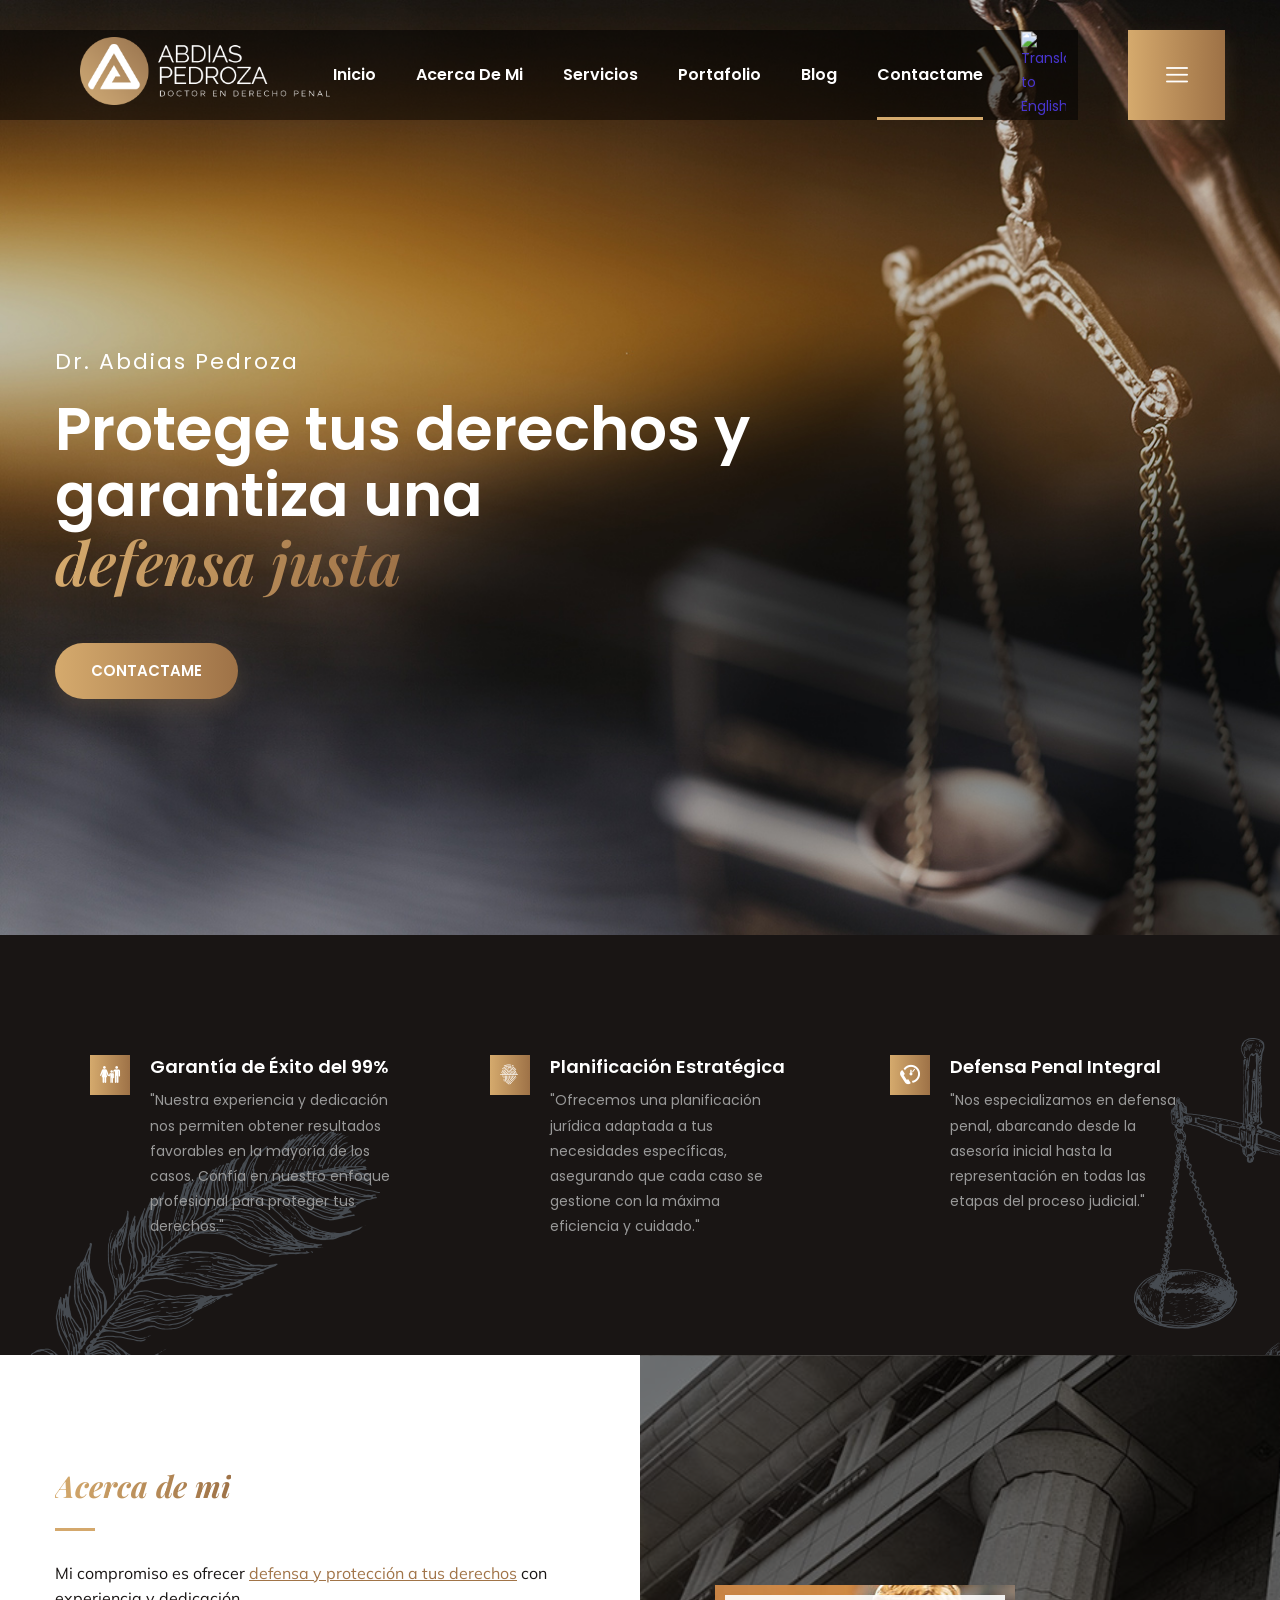
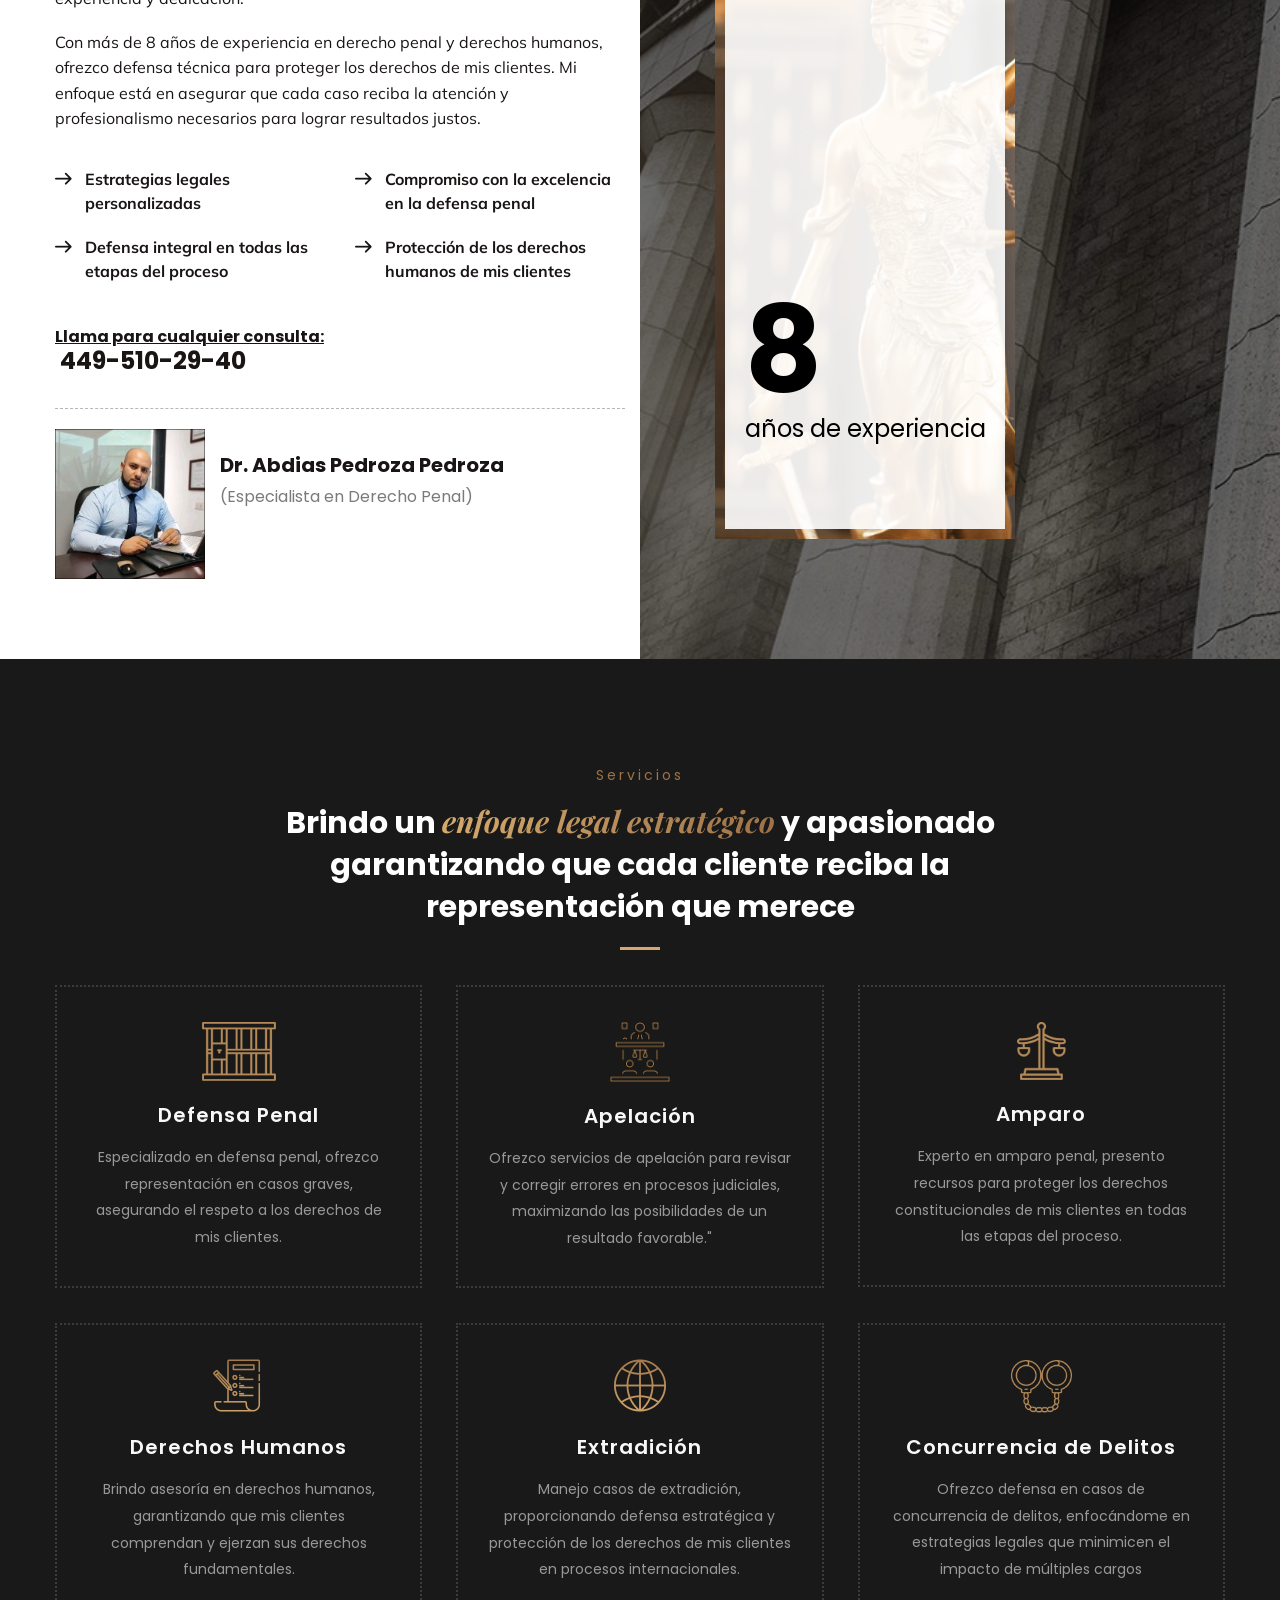
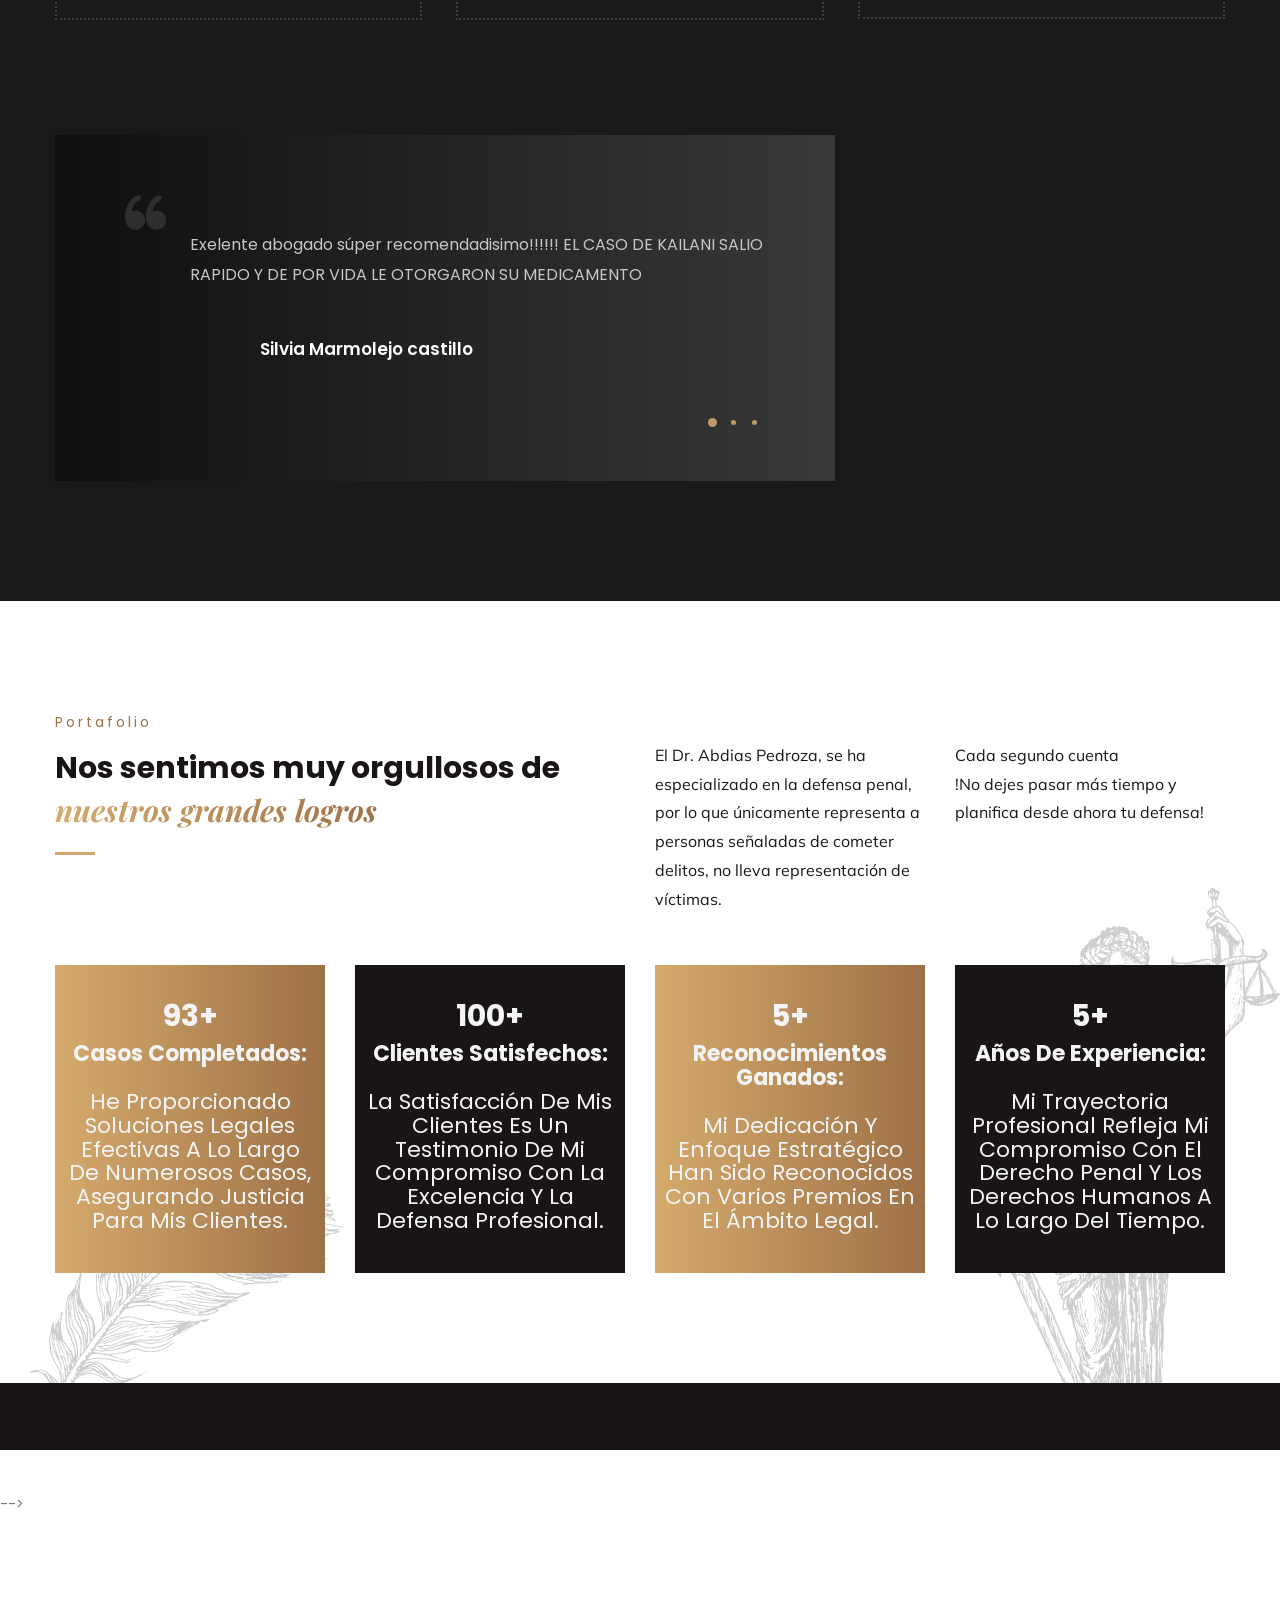
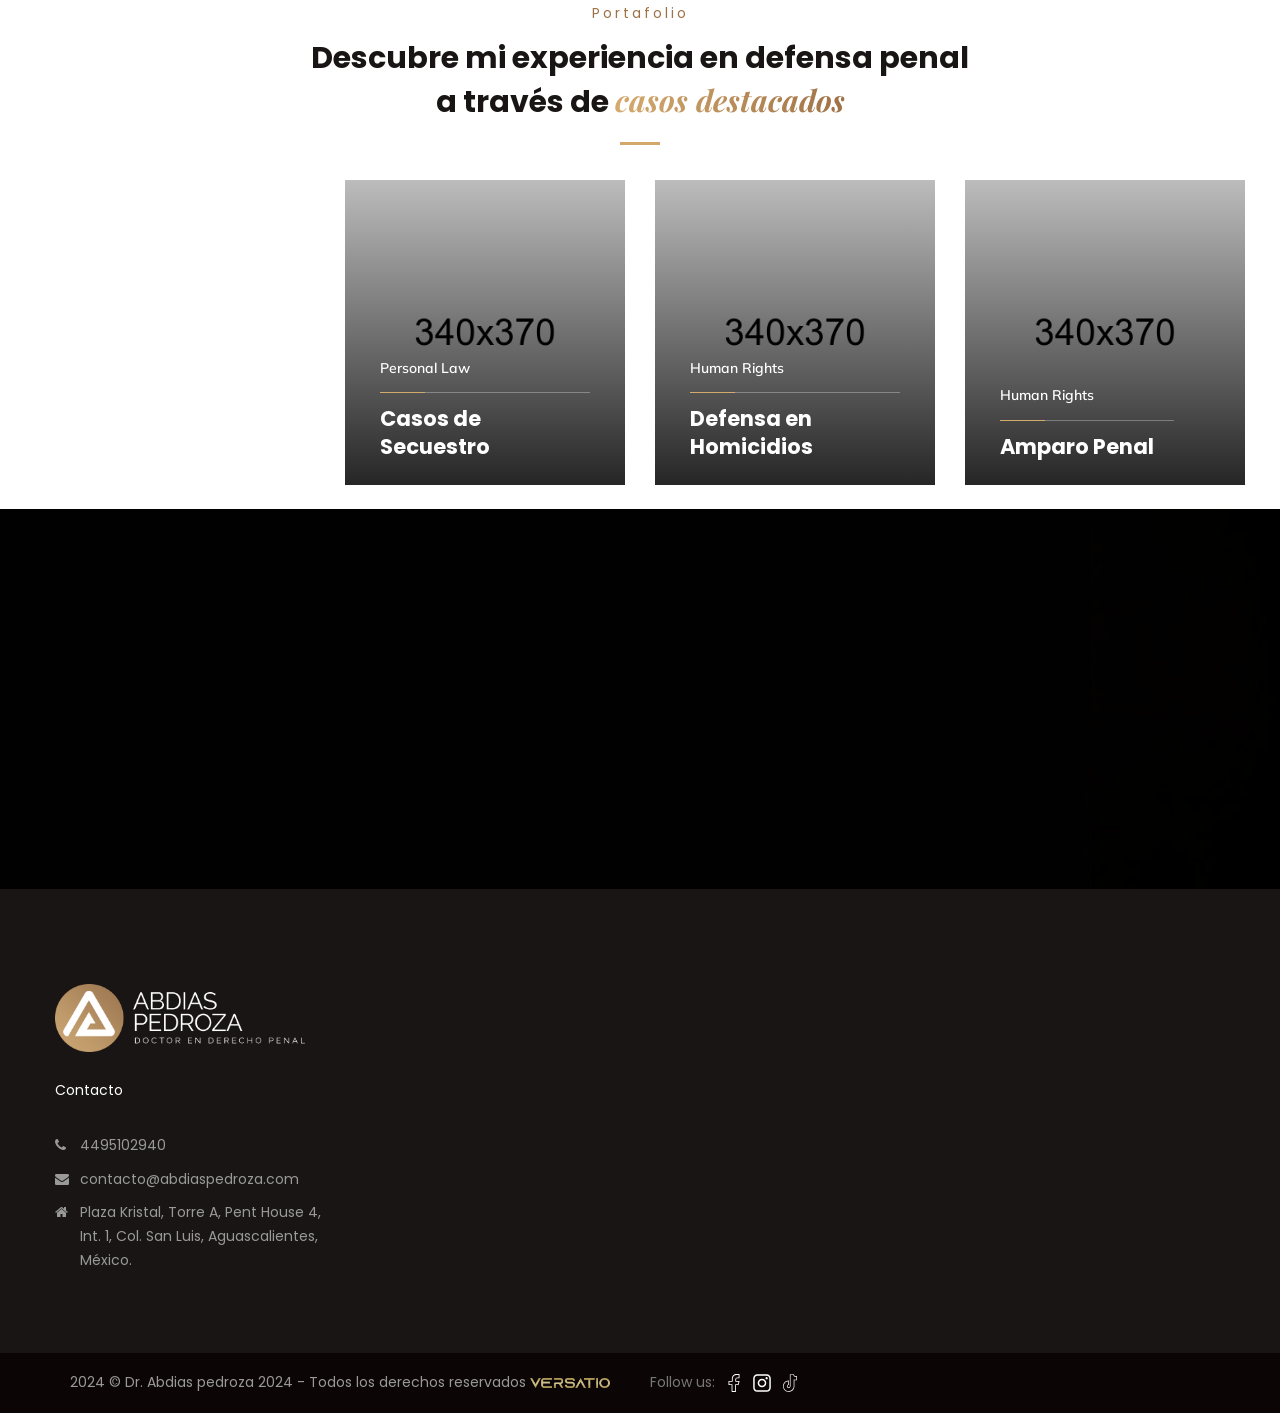
==== index.html @ f97d87fe "putos2" ====
<!DOCTYPE html>
<html>
<head>
<meta charset="utf-8">
<title>Dr. Abdias Pedroza Pedroza</title>
<link rel="icon" href="images/icons/V=G.png" type="image/x-icon">
<!-- Stylesheets -->
<link href="css/bootstrap.css" rel="stylesheet">
<link href="css/main.css" rel="stylesheet">
<link href="css/responsive.css" rel="stylesheet">
<link rel="stylesheet" href="css/iconos.css">
<!--<link rel="shortcut icon" href="images/favicon.png" type="image/x-icon">-->
<!--<link rel="icon" href="images/favicon.png" type="image/x-icon">-->
<meta http-equiv="X-UA-Compatible" content="IE=edge">
<meta name="viewport" content="width=device-width, initial-scale=1.0, maximum-scale=1.0, user-scalable=0">
<!--[if lt IE 9]><script src="https://cdnjs.cloudflare.com/ajax/libs/html5shiv/3.7.3/html5shiv.js"></script><![endif]-->
<!--[if lt IE 9]><script src="js/respond.js"></script><![endif]-->

<style>
	/* Estilos generales para la bandera */
.flag-icon {
    display: flex;
    align-items: center;
    position: absolute; /* Ajuste de posición */
    right: 149px; /* Ajusta la posición según lo necesites */
    top: 50%;
    transform: translateY(-50%);
    transition: transform 0.3s ease;
}

.flag-icon img {
    width: 45px; /* Tamaño ajustado de la bandera */
    height: auto;
    margin-left: 10px; /* Espacio a la izquierda */
    margin-right: 10px; /* Espacio a la derecha */
    cursor: pointer; /* Cambia el cursor al pasar sobre la bandera */
    transition: transform 0.3s ease;
}

.flag-icon img:hover {
    transform: scale(1.1); /* Efecto de zoom al pasar el ratón */
}

</style>

</head>

<body>
	

<div class="page-wrapper">
 	   <!-- Preloader -->
		<div class="preloader"></div>
 	
		<!-- Main Header-->
		<header class="main-header">
			
			
			<!--Header-Upper-->
			<div class="header-upper">
				<div class="container">
					<div class="clearfix">
						
						<div class="pull-left logo-box">
							<div class="logo"><a href="index.html"><img src="images/icons/LoGo.png" alt="" title="" style="width: 250px; margin-top: 7px; margin-bottom: auto;"></a></div>
						</div>
						   
						   <div class="nav-outer clearfix">
						
							<!-- Main Menu -->
							<nav class="main-menu navbar-expand-md">
								<div class="navbar-header">
									<button class="navbar-toggler" type="button" data-toggle="collapse" data-target="#navbarSupportedContent" aria-controls="navbarSupportedContent" aria-expanded="false" aria-label="Toggle navigation">
										<span class="icon-bar"></span>
										<span class="icon-bar"></span>
										<span class="icon-bar"></span>
									</button>
								</div>
	
								<div class="navbar-collapse collapse clearfix" id="navbarSupportedContent">
									<ul class="navigation clearfix">
										<li class="dropdown"><a href="index.html">Inicio</a>
											<!-- <ul>
												<li><a href="index.html">Home Page 01</a></li>
												<li><a href="index-2.html">Home Page 02</a></li>
											</ul> -->
										</li>



										<li class=""><a href="#about-me">Acerca de mi</a>
											<!-- <ul>
												<li><a href="about.html">About Us</a></li>
												<li><a href="testimonial.html">Testimonial</a></li>
											</ul> -->
										</li>
										<li class="dropdown"><a href="#servicios">Servicios</a>
											<!-- <ul>
												<li><a href="services.html">Services</a></li>
												<li><a href="services-detail.html">Services Detail</a></li>
											</ul> -->
										</li>
										<li></li>
										<li class="dropdown"><a href="#portafolio">Portafolio</a>
											<!-- <ul>
												<li><a href="portfolio-2-column.html">Portfolio Two Column</a></li>
												<li><a href="portfolio-masonry.html">Portfolio Masonry</a></li>
												<li><a href="portfolio-single.html">Portfolio Single</a></li>
											</ul> -->
										</li>
										<li class="dropdown"><a href="#">Blog</a>
											<!-- <ul>
												<li><a href="blog-list.html">Blog List</a></li>
												<li><a href="blog-single.html">Blog Single</a></li>
											</ul> -->
										</li>
										<li class="current"><a href="contact.html">Contactame</a></li>
									</ul>
								
								</div>
								
							</nav>
							
							<div class="outer-box">
								<div class="nav-toggler"><div class="nav-btn hidden-bar-opener"><span class="flaticon-menu"></span></div></div>
							</div>
							
							<a href="#" onclick="translatePageToEnglish();" class="flag-icon">
								<img src="https://upload.wikimedia.org/wikipedia/en/a/a4/Flag_of_the_United_States.svg" alt="Translate to English" width="30px">
							</a>
							
							

						</div>
					   
					</div>
				</div>
			</div>
			<!--End Header Upper-->
			
			<!--Sticky Header-->
			<div class="sticky-header">
				<div class="container clearfix">
					<!--Logo-->
					<div class="logo pull-left">
						<a href="index.html" class="img-responsive"><img src="images/icons/LoGo.png" alt="" title="" style="width: 200px; margin-top: 4px;"></a>
					</div>
					
					<!--Right Col-->
					<div class="right-col pull-right">
						<!-- Main Menu -->
						<nav class="main-menu navbar-expand-md">
							<button class="navbar-toggler" type="button" data-toggle="collapse" data-target="#navbarSupportedContent1" aria-controls="navbarSupportedContent1" aria-expanded="false" aria-label="Toggle navigation">
								<span class="icon-bar"></span>
								<span class="icon-bar"></span>
								<span class="icon-bar"></span>
							</button>
							
							<div class="navbar-collapse collapse clearfix" id="navbarSupportedContent1">
								<ul class="navigation clearfix">
									<li class="dropdown"><a href="#">Inicio</a>
										<!-- <ul>
											<li><a href="index.html">Home Page 01</a></li>
											<li><a href="index-2.html">Home Page 02</a></li>
										</ul> -->
									</li>
									<li class="dropdown"><a href="#about-me">Acerca de mi</a>
										<!-- <ul>
											<li><a href="about.html">About Us</a></li>
											<li><a href="testimonial.html">Testimonial</a></li>
										</ul> -->
									</li>
									<li class="dropdown"><a href="#">Servicios</a>
										<!-- <ul>
											<li><a href="services.html">Services</a></li>
											<li><a href="services-detail.html">Services Detail</a></li>
										</ul> -->
									</li>
									<li></li>
									<li class="dropdown"><a href="#">Portafolio</a>
										<!-- <ul>
											<li><a href="portfolio-2-column.html">Portfolio Two Column</a></li>
											<li><a href="portfolio-masonry.html">Portfolio Masonry</a></li>
											<li><a href="portfolio-single.html">Portfolio Single</a></li>
										</ul> -->
									</li>
									<!-- <li class="dropdown"><a href="#">Blog</a>
										<ul>
											<li><a href="blog-list.html">Blog List</a></li>
											<li><a href="blog-single.html">Blog Single</a></li>
										</ul> 
									</li> -->
									<li class="current"><a href="contact.html">Contactame</a></li>
								</ul>
							</div>
						</nav><!-- Main Menu End-->
					</div>
					
				</div>
			</div>
			<!--End Sticky Header-->
			
		</header>
		<!--End Main Header -->
		
		<!--Form Back Drop-->
		<div class="form-back-drop"></div>
		
		<!-- Hidden Navigation Bar -->
		<section class="hidden-bar right-align">
			
			<div class="hidden-bar-closer">
				<button><span class="fa fa-remove"></span></button>
			</div>
			
			<!-- Hidden Bar Wrapper -->
			<div class="hidden-bar-wrapper">
			
				<div class="inner-box">
					<div class="logo">
						<a href="index.html"><img src="images/icons/V=K.png" alt="" style="margin-bottom: 5px;"></a>
					</div>
					<div class="text">Me dedico a brindar una defensa eficaz y proteger tus derechos con un enfoque profesional y comprometido.</div>
					<!-- List Style Four -->
					<ul class="list-style-four">
						<li><span class="icon flaticon-house"></span> <strong>Find Us</strong>Plaza Kristal, Torre A, Pent House 4,
							Int. 1, Col. San Luis, Aguascalientes,
							México.</li>
						<li><span class="icon flaticon-phone-call"></span> <strong>Call us!</strong>4495102940</li>
						<br>
						<li style="font-size: 12px;"><span class="icon flaticon-talk"></span><strong>Mail address</strong>contacto@abdiaspedroza.com</li>
						</ul>
					<div class="lower-box">
						<!-- Social Icons -->
						<ul class="follow-usG">
							<li>Follow us: </li>
							<li><a href="https://www.facebook.com/dr.abdiaspedroza"><img src="images/icons/fbIconG.svg" alt="Facebook"></a></li>
							<li><a href="https://www.instagram.com/abdiaspedroza/"><img src="images/icons/igIconG.svg" alt="Instagram"></a></li>
							<li><a href="https://www.tiktok.com/@abdiaspedroza"><img src="images/icons/ttIconG.svg" alt="Tiktok"></a></li>
						</ul>
						<!--<a href="#" class="theme-btn buy-btn">Buy LawSight today!</a>-->
					</div>
				</div>
			</div>
			<!-- / Hidden Bar Wrapper -->
			
		</section>
		<!-- End / Hidden Bar -->
	


	<!--Banner Section-->
    <section class="banner-section">
		<div class="main-slider-carousel owl-carousel owl-theme">
			<!-- Slide -->
			<div class="slide" style="background-image:url(images/background/back.jpg)">
				<div class="container">
					<div class="content">
						<div class="title">Dr. Abdias Pedroza</div>
						<h1>Protege tus derechos y <br>garantiza una <br><span>defensa justa</span></h1>
						<a href="contact.html" class="theme-btn btn-style-one">Contactame</a>
					</div>
				</div>
			</div>
			<!-- Slide -->
			<div class="slide" style="background-image:url(images/background/back.jpg)">
				<div class="container">
					<div class="content">
						<div class="title">Dr. Abdias Pedroza</div>
						<h1>Defensor particular<br> en  <span>materia penal</span></h1>
						<a href="contact.html" class="theme-btn btn-style-one">Contactame</a>
					</div>
				</div>
			</div>
			<!-- Slide -->
			<div class="slide" style="background-image:url(images/background/back.jpg)">
				<div class="container">
					<div class="content">
						<div class="title">Dr. Abdias Pedroza</div>
						<h1>Protege tus intereses y asegura <span>una defensa implacable</span>
							</h1>
						<a href="contact.html" class="theme-btn btn-style-one">Contactame</a>
					</div>
				</div>
			</div>
		</div>
	</section>
	<!--End Banner Section-->
	
	<!-- Services Section -->
	<section class="services-section">
		<div class="icon-one wow zoomIn" data-wow-delay="250ms" data-wow-duration="1500ms" style="background-image:url(images/icons/icon-1.png)"></div>
		<div class="icon-two wow fadeInRight" data-wow-delay="500ms" data-wow-duration="1500ms" style="background-image:url(images/icons/icon-2.png)"></div>
		<div class="container">
			<div class="row clearfix">
						
				<!-- Services Block -->
				<div class="services-block col-lg-4 col-md-6 col-sm-12">
					<div class="inner-box wow fadeInUp" data-wow-delay="0ms" data-wow-duration="1500ms">
						<div class="border-one"></div>
						<div class="border-two"></div>
						<div class="content">
							<div class="icon-box">
								<span class="icon flaticon-family"></span>
							</div>
							<h6><a href="services-detail.html">Garantía de Éxito del 99%</a></h6>
							<div class="text">"Nuestra experiencia y dedicación nos permiten obtener resultados favorables en la mayoría de los casos. Confía en nuestro enfoque profesional para proteger tus derechos."</div>
						</div>
					</div>
				</div>
				
				<!-- Services Block -->
				<div class="services-block col-lg-4 col-md-6 col-sm-12">
					<div class="inner-box wow fadeInUp" data-wow-delay="300ms" data-wow-duration="1500ms">
						<div class="border-one"></div>
						<div class="border-two"></div>
						<div class="content">
							<div class="icon-box">
								<span class="icon flaticon-fingerprint-1"></span>
							</div>
							<h6><a href="services-detail.html">Planificación Estratégica</a></h6>
							<div class="text">"Ofrecemos una planificación jurídica adaptada a tus necesidades específicas, asegurando que cada caso se gestione con la máxima eficiencia y cuidado."							</div>
						</div>
					</div>
				</div>
				
				<!-- Services Block -->
				<div class="services-block col-lg-4 col-md-6 col-sm-12">
					<div class="inner-box wow fadeInUp" data-wow-delay="600ms" data-wow-duration="1500ms">
						<div class="border-one"></div>
						<div class="border-two"></div>
						<div class="content">
							<div class="icon-box">
								<span class="icon flaticon-non-stop-call"></span>
							</div>
							<h6><a href="services-detail.html">Defensa Penal Integral</a></h6>
							<div class="text">"Nos especializamos en defensa penal, abarcando desde la asesoría inicial hasta la representación en todas las etapas del proceso judicial."</div>
						</div>
					</div>
				</div>
			
			</div>
		</div>
	</section>
	<!-- End Services Section -->
	
	<!-- About Section -->
	<section class="about-section">
		<!-- Image Layer -->
		<div class="image-layer" style="background-image:url(images/resource/partenon.jpg); background-size: cover; background-position: center; width: 50%; height: 100%; margin: 0 auto;"></div>
		<div class="container">
			<div class="row clearfix">
				
				<!-- Content Column -->
				<div class="content-column col-lg-6 col-md-12 col-sm-12" id="about-me">
					<div class="inner-column">
						
						<!-- Sec Title -->
						<div class="section-title">
							<!--<div class="title">about us</div>-->
							<h3><span id="">Acerca de mi</span></h3>
						</div>
						
						<div class="text">
							<p>Mi compromiso es ofrecer <span>defensa y protección a tus derechos</span> con experiencia y dedicación.</p>
							<p>
								Con más de 8 años de experiencia en derecho penal y derechos humanos, ofrezco defensa técnica para proteger los derechos de mis clientes. Mi enfoque está en asegurar que cada caso reciba la atención y profesionalismo necesarios para lograr resultados justos.
							</p>
						</div>
						<div class="row clearfix">
							<div class="column col-lg-6 col-md-6 col-sm-12">
								<ul class="list-style-one">
									<li>
										Estrategias legales personalizadas
									</li>
								</ul>
							</div>
							<div class="column col-lg-6 col-md-6 col-sm-12">
								<ul class="list-style-one">
									<li>Compromiso con la excelencia en la defensa penal</li>
								</ul>
							</div>
							<div class="column col-lg-6 col-md-6 col-sm-12">
								<ul class="list-style-one">
									<li>Defensa integral en todas las etapas del proceso</li>
								</ul>
							</div>
							<div class="column col-lg-6 col-md-6 col-sm-12">
								<ul class="list-style-one">
									<li>Protección de los derechos humanos de mis clientes</li>
								</ul>
							</div>
						</div>

						<div class="question">  <a href="#">Llama para cualquier consulta:</a> <br><strong>449-510-29-40</strong></div>
						<div class="signature">
							<div class="signature-img"><img src="images/gallery/ruAbogado.jpg" alt="" style="width: 150px;"></div>
							<h5>Dr. Abdias Pedroza Pedroza</h5>
							<div class="designation">(Especialista en Derecho Penal)</div>
						</div>

					</div>
				</div>
				
				<!-- Image Column -->
				<div class="image-column col-lg-6 col-md-8 col-sm-12">
					<div class="inner-column wow fadeInRight" data-wow-delay="0ms" data-wow-duration="1500ms">
						<div class="image">
							<img src="images/resource/estatua.jpg" alt=""/>
							<div class="overlay-box">
								<div class="overlay-inner">
									<div class="content">
										<h2>8 <span>años de experiencia</span></h2>
									</div>
								</div>
							</div>
						</div>
					</div>
				</div>

				
			</div>
		</div>
	</section>
	<!-- End About Section -->
	
	<!-- Services Section Two -->
	<section class="services-section-two" style="background-image: url(images/background/1.jpg);">
		<div class="container" id="servicios">
			<!-- Sec Title -->
			<div class="section-title light centered">
				<div class="title">Servicios</div>
				<h3>Brindo un <span>enfoque legal estratégico</span> y apasionado <br>garantizando que cada cliente reciba la <br> representación que merece</h3>
			</div>
			<div class="row clearfix">
				
				<!-- Services Block Two -->
				<div class="services-block-two col-lg-4 col-md-6 col-sm-12">
					<div class="inner-box">
						<div class="icon-box">
							<img src="images/icons/jail.png" alt="" style="width: 74px;">
						</div>
						<h3>Defensa Penal</h3>
						<div class="text">Especializado en defensa penal, ofrezco representación en casos graves, asegurando el respeto a los derechos de mis clientes.</div>
						<div class="overlay-box" style="background-image: url(images/resource/service-1.jpg);">
							<div class="overlay-inner">
								<div class="content">
									<img src="images/icons/jail.png" alt="">
									<h4><a href="services-detail.html">Defensa Penal</a></h4>
									<!-- <a href="services-detail.html" class="theme-btn btn-style-one">consult now</a> -->
								</div>
							</div>
						</div>
					</div>
				</div>
				
				<!-- Services Block Two -->
				<div class="services-block-two col-lg-4 col-md-6 col-sm-12">
					<div class="inner-box">
						<div class="icon-box">
							<img src="images/icons/appeal.png" alt="" style="width: 60px;">
						</div>
						<h3>Apelación</h3>
						<div class="text">Ofrezco servicios de apelación para revisar y corregir errores en procesos judiciales, maximizando las posibilidades de un resultado favorable."</div>
						<div class="overlay-box" style="background-image: url(images/resource/service-1.jpg);">
							<div class="overlay-inner">
								<div class="content">
									<img src="images/icons/appeal.png" alt="">
									<h4><a href="services-detail.html">Apelación</a></h4>
									<!-- <a href="services-detail.html" class="theme-btn btn-style-one">consult now</a> -->
								</div>
							</div>
						</div>
					</div>
				</div>
				
				<!-- Services Block Two -->
				<div class="services-block-two col-lg-4 col-md-6 col-sm-12">
					<div class="inner-box">
						<div class="icon-box">
							<img src="images/icons/amparo.png" alt="" style="width: 49px;">
						</div>
						<h3>Amparo</h3>
						<div class="text">Experto en amparo penal, presento recursos para proteger los derechos constitucionales de mis clientes en todas las etapas del proceso.</div>
						<div class="overlay-box" style="background-image: url(images/resource/service-1.jpg);">
							<div class="overlay-inner">
								<div class="content">
									<img src="images/icons/amparo.png" alt="" style="width: 49px;">
									<h4><a href="services-detail.html">Amparo</a></h4>
									<!-- <a href="services-detail.html" class="theme-btn btn-style-one">consult now</a> -->
								</div>
							</div>
						</div>
					</div>
				</div>
				
				<!-- Services Block Two -->
				<div class="services-block-two col-lg-4 col-md-6 col-sm-12">
					<div class="inner-box">
						<div class="icon-box">
							<span class="icon flaticon-plan"></span>
						</div>
						<h3>Derechos Humanos</h3>
						<div class="text">Brindo asesoría en derechos humanos, garantizando que mis clientes comprendan y ejerzan sus derechos fundamentales.</div>
						<div class="overlay-box" style="background-image: url(images/resource/service-1.jpg);">
							<div class="overlay-inner">
								<div class="content">
									<span class="icon flaticon-plan"></span>
									<h4><a href="services-detail.html">Derechos Humanos</a></h4>
									<!-- <a href="services-detail.html" class="theme-btn btn-style-one">consult now</a> -->
								</div>
							</div>
						</div>
					</div>
				</div>
				
				<!-- Services Block Two -->
				<div class="services-block-two col-lg-4 col-md-6 col-sm-12">
					<div class="inner-box">
						<div class="icon-box">
							<span class="icon flaticon-internet"></span>
						</div>
						<h3>Extradición</h3>
						<div class="text">Manejo casos de extradición, proporcionando defensa estratégica y protección de los derechos de mis clientes en procesos internacionales.</div>
						<div class="overlay-box" style="background-image: url(images/resource/service-1.jpg);">
							<div class="overlay-inner">
								<div class="content">
									<span class="icon flaticon-internet"></span>
									<h4><a href="services-detail.html">Extradición</a></h4>
									<!-- <a href="services-detail.html" class="theme-btn btn-style-one">consult now</a> -->
								</div>
							</div>
						</div>
					</div>
				</div>
				
				<!-- Services Block Two -->
				<div class="services-block-two col-lg-4 col-md-6 col-sm-12">
					<div class="inner-box">
						<div class="icon-box">
							<img src="images/icons/crime.png" alt="" style="width: 61px;">
						</div>
						<h3>Concurrencia de Delitos
						</h3>
						<div class="text">Ofrezco defensa en casos de concurrencia de delitos, enfocándome en estrategias legales que minimicen el impacto de múltiples cargos</div>
						<div class="overlay-box" style="background-image: url(images/resource/service-1.jpg);">
							<div class="overlay-inner">
								<div class="content">
									<img src="images/icons/crime.png" alt="" style="width: 61px;">
									<h4><a href="services-detail.html">Concurrencia de Delitos</a></h4>
									<!-- <a href="services-detail.html" class="theme-btn btn-style-one">consult now</a> -->
								</div>
							</div>
						</div>
					</div>
				</div>
				
			</div>
		
			<!-- Lower Section -->
			<div class="lower-section">
				<div class="carousel-box">
					<div class="content">
						<div class="single-item-carousel owl-carousel owl-theme">
							
							<!-- Testimonial Block -->
							<div class="testimonial-block">
								<div class="inner-box">
									<div class="testimonial-content">
										<span class="quote-icon flaticon-left-quote"></span>
										<div class="text">Exelente abogado súper recomendadisimo!!!!!! EL CASO DE KAILANI SALIO RAPIDO Y DE POR VIDA LE OTORGARON SU MEDICAMENTO</div>
										<!-- Lower Box -->
										<div class="lower-box">
											<div class="box-inner">
												<!-- <div class="image">
													<img src="images/resource/author-2.jpg" alt="" />
												</div> -->
												<h3>Silvia Marmolejo castillo</h3>
												<!-- <div class="designation">Envato Author</div> -->
											</div>
										</div>
										
									</div>
								</div>
							</div>
							
							<!-- Testimonial Block -->
							<div class="testimonial-block">
								<div class="inner-box">
									<div class="testimonial-content">
										<span class="quote-icon flaticon-left-quote"></span>
										<div class="text">SUPER RECOMENDADISIMO EXCELENTE TRABAJO Y DEDICACIÓN AL CASO DE MI HIJA, EN TRES MESES QUEDÓ RESUELTO LO QUE EN AÑOS NO HABIAMOS LOGRADO HACER</div>
										<!-- Lower Box -->
										<div class="lower-box">
											<div class="box-inner">
												<div class="image">
													<!-- <img src="images/resource/author-2.jpg" alt="" /> -->
												</div>
												<h3>Selene Urrutia</h3>
												<!-- <div class="designation">Envato Author</div> -->
											</div>
										</div>
										
									</div>
								</div>
							</div>
							
							<!-- Testimonial Block -->
							<div class="testimonial-block">
								<div class="inner-box">
									<div class="testimonial-content">
										<span class="quote-icon flaticon-left-quote"></span>
										<div class="text">Aenean tincidunt id mauris id auctor. Donec at ligula lacus. Nulla dignissim mi quis neque interdum, quis porta sem finibus. Them to gho ifndtp, no.</div>
										<!-- Lower Box -->
										<div class="lower-box">
											<div class="box-inner">
												<div class="image">
													<img src="images/resource/author-2.jpg" alt="" />
												</div>
												<h3>Willem Eduard</h3>
												<div class="designation">Envato Author</div>
											</div>
										</div>
										
									</div>
								</div>
							</div>
							
						</div>
					</div>
				</div>
				
				<!-- <div class="image">
					<img src="images/gallery/ruAbogado.jpg" alt="" />
				</div> -->
				
			</div>
		
		</div>
	</section>
	<!-- End Services Section Two -->
	
	<!-- Counter Section -->
	<section class="counter-section">
		<div class="icon-one wow zoomIn" data-wow-delay="250ms" data-wow-duration="1500ms" style="background-image:url(images/icons/icon-3.png)"></div>
		<div class="icon-two wow fadeInRight" data-wow-delay="500ms" data-wow-duration="1500ms" style="background-image:url(images/icons/icon-4.png)"></div>
		<div class="container">
			<!-- Title Box -->
			<div class="title-box" id="portafolio">
				<div class="section-title">
					<div class="row clearfix">
						<div class="column col-lg-6 col-md-12 col-sm-12">
							<div class="title">Portafolio</div>
							<h3>Nos sentimos muy orgullosos de<br><span>nuestros grandes logros	</span></h3>
						</div>
						<div class="column col-lg-6 col-md-12 col-sm-12">
							<div class="row clearfix">
								
								<div class="col-lg-6 col-md-6 col-sm-12">
									<p>El Dr. Abdias Pedroza, se ha especializado en la defensa penal, por lo que únicamente representa a personas señaladas de cometer delitos, no lleva representación de víctimas. </p>
								</div>
								
								<div class="col-lg-6 col-md-6 col-sm-12">
									<p>Cada segundo cuenta <br>!No dejes pasar más tiempo y planifica desde ahora tu defensa!</p>
								</div>
								
							</div>
						</div>
					</div>
				</div>
			</div>
			
			<!-- Fact Counter -->
			<div class="fact-counter">
				<div class="row clearfix">
				
					<!--Column-->
					<div class="column counter-column col-lg-3 col-md-6 col-sm-12">
						<div class="inner wow fadeInLeft" data-wow-delay="0ms" data-wow-duration="1500ms">
							<div class="count-outer count-box">
								<span class="count-text" data-speed="3000ms" data-stop="250">0</span>+
								<div class="counter-title"><b>Casos Completados:</b> <br><br> He proporcionado soluciones legales efectivas a lo largo de numerosos casos, asegurando justicia para mis clientes.</div>
							</div>
						</div>
					</div>
			
					<!--Column-->
					<div class="column counter-column col-lg-3 col-md-6 col-sm-12">
						<div class="inner wow fadeInLeft" data-wow-delay="0ms" data-wow-duration="1500ms">
							<div class="count-outer count-box">
								<span class="count-text" data-speed="2000" data-stop="180">0</span>+
								<div class="counter-title"><b>Clientes Satisfechos:</b><br><br>La satisfacción de mis clientes es un testimonio de mi compromiso con la excelencia y la defensa profesional.</div>
							</div>
						</div>
					</div>
			
					<!--Column-->
					<div class="column counter-column col-lg-3 col-md-6 col-sm-12">
						<div class="inner wow fadeInLeft" data-wow-delay="600ms" data-wow-duration="1500ms">
							<div class="count-outer count-box">
								<span class="count-text" data-speed="2000" data-stop="10">0</span>+
								<div class="counter-title"><b>Reconocimientos Ganados:</b><br><br>Mi dedicación y enfoque estratégico han sido reconocidos con varios premios en el ámbito legal.</div>
							</div>
						</div>
					</div>
			
					<!--Column-->
					<div class="column counter-column col-lg-3 col-md-6 col-sm-12">
						<div class="inner wow fadeInLeft" data-wow-delay="900ms" data-wow-duration="1500ms">
							<div class="count-outer count-box">
								<span class="count-text" data-speed="1500" data-stop="8">0</span>+
								<div class="counter-title"><b>Años de experiencia:</b><br><br>Mi trayectoria profesional refleja mi compromiso con el derecho penal y los derechos humanos a lo largo del tiempo.

								</div>
							</div>
						</div>
					</div>
					
				</div>
			</div>
			
		</div>
	</section>
	
	<!-- Team Section -->
	<section class="team-section">
		<div class="container">
		
			<!-- Sec Title 
			<div class="section-title light">
				<div class="clearfix">
					<div class="pull-left">
						<div class="title">Our Team</div>
						<h3>We feel very proud for our <br> great <span>achievement</span></h3>
					</div>
					<div class="pull-right">
						<div class="text">Aenean tincidunt id mauris idology auctor. Donec at ligula lacus. Nulla dig nissimmi quis neque interdum. An Ohio man allegedly punched his lawyer in the face in court Tuesday upon finding out he was sentenced.</div>
					</div>
				</div>
			</div>-->
			
			<!--<div class="clearfix">
				
				 Team Block 
				<div class="team-block col-lg-3 col-md-6 col-sm-12">
					<div class="inner-box wow fadeInUp" data-wow-delay="0ms" data-wow-duration="1500ms">
						<div class="image">
							<a href="#"><img src="images/resource/team-1.jpg" alt="" /></a>
						</div>
						<div class="lower-content">
							<h3><a href="#">Jonson Leo</a></h3>
							<div class="designation">Civil Lawyer</div>
							<div class="overlay-box">
								<div class="overlay-content">
									<div class="title">Contact info</div>
									<ul class="social-icons">
										<li><a href="#"><span class="fa fa-facebook"></span></a></li>
										<li><a href="#"><span class="fa fa-twitter"></span></a></li>
										<li><a href="#"><span class="fa fa-pinterest-p"></span></a></li>
										<li><a href="#"><span class="fa fa-vimeo"></span></a></li>
									</ul>
								</div>
							</div>
						</div>
					</div>
				</div>-->
				
				<!-- Team Block
				<div class="team-block col-lg-3 col-md-6 col-sm-12">
					<div class="inner-box wow fadeInUp" data-wow-delay="300ms" data-wow-duration="1500ms">
						<div class="image">
							<a href="#"><img src="images/resource/team-2.jpg" alt="" /></a>
						</div>
						<div class="lower-content">
							<h3><a href="#">Malina Leo</a></h3>
							<div class="designation">Terror Lawyer</div>
							<div class="overlay-box">
								<div class="overlay-content">
									<div class="title">Contact info</div>
									<ul class="social-icons">
										<li><a href="#"><span class="fa fa-facebook"></span></a></li>
										<li><a href="#"><span class="fa fa-twitter"></span></a></li>
										<li><a href="#"><span class="fa fa-pinterest-p"></span></a></li>
										<li><a href="#"><span class="fa fa-vimeo"></span></a></li>
									</ul>
								</div>
							</div>
						</div>
					</div>
				</div>-->
				
				<!-- Team Block 
				<div class="team-block col-lg-3 col-md-6 col-sm-12">
					<div class="inner-box wow fadeInUp" data-wow-delay="600ms" data-wow-duration="1500ms">
						<div class="image">
							<a href="#"><img src="images/resource/team-3.jpg" alt="" /></a>
						</div>
						<div class="lower-content">
							<h3><a href="#">Neobir Fro</a></h3>
							<div class="designation">Civil Lawyer</div>
							<div class="overlay-box">
								<div class="overlay-content">
									<div class="title">Contact info</div>
									<ul class="social-icons">
										<li><a href="#"><span class="fa fa-facebook"></span></a></li>
										<li><a href="#"><span class="fa fa-twitter"></span></a></li>
										<li><a href="#"><span class="fa fa-pinterest-p"></span></a></li>
										<li><a href="#"><span class="fa fa-vimeo"></span></a></li>
									</ul>
								</div>
							</div>
						</div>
					</div>
				</div>-->
				
				<!-- Team Block 
				<div class="team-block col-lg-3 col-md-6 col-sm-12">
					<div class="inner-box wow fadeInUp" data-wow-delay="900ms" data-wow-duration="1500ms">
						<div class="image">
							<a href="#"><img src="images/resource/team-4.jpg" alt="" /></a>
						</div>
						<div class="lower-content">
							<h3><a href="#">Neobir Fro</a></h3>
							<div class="designation">Criminal Lawyer</div>
							<div class="overlay-box">
								<div class="overlay-content">
									<div class="title">Contact info</div>
									<ul class="social-icons">
										<li><a href="#"><span class="fa fa-facebook"></span></a></li>
										<li><a href="#"><span class="fa fa-twitter"></span></a></li>
										<li><a href="#"><span class="fa fa-pinterest-p"></span></a></li>
										<li><a href="#"><span class="fa fa-vimeo"></span></a></li>
									</ul>
								</div>
							</div>
						</div>
					</div>
				</div>-->
				
			</div>-->
			
		</div>
	</section>
	<!-- End Team Section -->
	
	<!-- Portfolio Section -->
	<section class="portfolio-section">
		<div class="container">
			<!-- Sec Title -->
			<div class="section-title centered">
				<div class="title">Portafolio</div>
				<h3>Descubre mi experiencia en defensa penal<br>a través de <span>casos destacados</span></h3>
			</div>
		</div>
		
		<!-- Outer Container -->
		<div class="outer-container">
			<div class="portfolio-carousel owl-carousel owl-theme">
				
				<!-- Portfolio Block -->
				<div class="portfolio-block">
					<div class="inner-box">
						<div class="image">
							<img src="images/gallery/1.jpg" alt="" />
							<div class="overlay-box">
								<div class="overlay-inner">
									<div class="content">
										<div class="title">Human Rights</div>
										<h3>Mental Tourcher</h3>
									</div>
								</div>
							</div>
							<div class="overlay-link">
								<a href="images/gallery/1.jpg" data-fancybox="gallery-1" data-caption="" class="plus flaticon-plus"></a>
							</div>
						</div>
					</div>
				</div>
				
				<!-- Portfolio Block -->
				<div class="portfolio-block">
					<div class="inner-box">
						<div class="image">
							<img src="images/gallery/2.jpg" alt="" />
							<div class="overlay-box">
								<div class="overlay-inner">
									<div class="content">
										<div class="title">Personal Law</div>
										<h3>Casos de Secuestro</h3>
									</div>
								</div>
							</div>
							<div class="overlay-link">
								<a href="images/gallery/2.jpg" data-fancybox="gallery-1" data-caption="" class="plus flaticon-plus"></a>
							</div>
						</div>
					</div>
				</div>
				
				<!-- Portfolio Block -->
				<div class="portfolio-block">
					<div class="inner-box">
						<div class="image">
							<img src="images/gallery/3.jpg" alt="" />
							<div class="overlay-box">
								<div class="overlay-inner">
									<div class="content">
										<div class="title">Human Rights</div>
										<h3>Defensa en Homicidios</h3>
									</div>
								</div>
							</div>
							<div class="overlay-link">
								<a href="images/gallery/3.jpg" data-fancybox="gallery-1" data-caption="" class="plus flaticon-plus"></a>
							</div>
						</div>
					</div>
				</div>
				
				<!-- Portfolio Block -->
				<div class="portfolio-block">
					<div class="inner-box">
						<div class="image">
							<img src="images/gallery/4.jpg" alt="" />
							<div class="overlay-box">
								<div class="overlay-inner">
									<div class="content">
										<div class="title">Human Rights</div>
										<h3>Amparo Penal</h3>
									</div>
								</div>
							</div>
							<div class="overlay-link">
								<a href="images/gallery/4.jpg" data-fancybox="gallery-1" data-caption="" class="plus flaticon-plus"></a>
							</div>
						</div>
					</div>
				</div>
				
				
				
				<!-- Portfolio Block -->
				<!-- <div class="portfolio-block">
					<div class="inner-box">
						<div class="image">
							<img src="images/gallery/1.jpg" alt="" />
							<div class="overlay-box">
								<div class="overlay-inner">
									<div class="content">
										<div class="title">Human Rights</div>
										<h3>Mental Tourcher</h3>
									</div>
								</div>
							</div>
							<div class="overlay-link">
								<a href="images/gallery/1.jpg" data-fancybox="gallery-1" data-caption="" class="plus flaticon-plus"></a>
							</div>
						</div>
					</div>
				</div> -->
				
				<!-- Portfolio Block 
				<div class="portfolio-block">
					<div class="inner-box">
						<div class="image">
							<img src="images/gallery/2.jpg" alt="" />
							<div class="overlay-box">
								<div class="overlay-inner">
									<div class="content">
										<div class="title">Personal Law</div>
										<h3>Domestic Violence</h3>
									</div>
								</div>
							</div>
							<div class="overlay-link">
								<a href="images/gallery/2.jpg" data-fancybox="gallery-1" data-caption="" class="plus flaticon-plus"></a>
							</div>
						</div>
					</div>
				</div>-->
				
				<!-- Portfolio Block -->
				<div class="portfolio-block">
					<div class="inner-box">
						<div class="image">
							<img src="images/gallery/3.jpg" alt="" />
							<div class="overlay-box">
								<div class="overlay-inner">
									<div class="content">
										<div class="title">Human Rights</div>
										<h3>Extradiciones</h3>
									</div>
								</div>
							</div>
							<div class="overlay-link">
								<a href="images/gallery/3.jpg" data-fancybox="gallery-1" data-caption="" class="plus flaticon-plus"></a>
							</div>
						</div>
					</div>
				</div>
				
				<!-- Portfolio Block 
				<div class="portfolio-block">
					<div class="inner-box">
						<div class="image">
							<img src="images/gallery/4.jpg" alt="" />
							<div class="overlay-box">
								<div class="overlay-inner">
									<div class="content">
										<div class="title">Human Rights</div>
										<h3>Mental Tourcher</h3>
									</div>
								</div>
							</div>
							<div class="overlay-link">
								<a href="images/gallery/4.jpg" data-fancybox="gallery-1" data-caption="" class="plus flaticon-plus"></a>
							</div>
						</div>
					</div>
				</div>-->
				
				<!-- Portfolio Block 
				<div class="portfolio-block">
					<div class="inner-box">
						<div class="image">
							<img src="images/gallery/5.jpg" alt="" />
							<div class="overlay-box">
								<div class="overlay-inner">
									<div class="content">
										<div class="title">Personal Law</div>
										<h3>Physical Violence</h3>
									</div>
								</div>
							</div>
							<div class="overlay-link">
								<a href="images/gallery/5.jpg" data-fancybox="gallery-1" data-caption="" class="plus flaticon-plus"></a>
							</div>
						</div>
					</div>
				</div>-->
				
			</div>
		</div>
		
	</section>
	<!-- End Portfolio Section -->
	<br>
	<!-- Form Section --> 
	<section class="contact-info-section" style="background-image:url(images/background/books.jpg); height: 380px;">
			<div class="container">
			<!-- Upper Content -->
			<div class="upper-content">
				<div class="row clearfix">
					
					<!-- Title Column 
					<div class="title-column col-lg-5 col-md-12 col-sm-12">
						<div class="inner-column">
							Sec Title 
							<div class="section-title light">
								<div class="title">Contact us</div>
								<h3>Feel free to ask somthing <br> we are <span>here</span></h3>
							</div>
						</div>
					</div>-->
					
					<!-- Info Column -->
					<!-- <div class="info-column col-lg-7 col-md-12 col-sm-12">
						<div class="inner-column">
							<div class="row clearfix">
								 Column 
								<div class="column col-lg-6 col-md-6 col-sm-12">
									<ul class="list-style-two">
										<li><span class="icon flaticon-placeholder-1"></span>4 G-ral. Traian Mosoiu Street, A Building, 2nd Entrance, Flat 30, Cluj-Napoca, Romania</li>
									</ul>
								</div>
								Column
								<div class="column col-lg-6 col-md-6 col-sm-12">
									<ul class="list-style-two">
										<li><span class="icon flaticon-phone-call"></span>+012 (3456) 7890</li>
										<li><span class="icon flaticon-chat"></span>support@lawsight.com</li>
									</ul>
								</div>
							</div>
						</div>
					</div> -->
					
				</div>
			</div>
			<!-- Lower Content -->
			<div class="lower-content">
				
				<!-- Default Form 
				<div class="default-form">
					<form method="post" action="blog.html">
						<div class="row clearfix">
							<div class="form-group col-lg-4 col-md-6 col-sm-12">
								<input type="text" name="firstname" value="" placeholder="First name.." required>
							</div>
							
							<div class="form-group col-lg-4 col-md-6 col-sm-12">
								<input type="text" name="email" value="" placeholder="Last name.." required>
							</div>
							
							<div class="form-group col-lg-4 col-md-12 col-sm-12">
								<input type="text" name="phone" value="" placeholder="Email Address.." required>
							</div>
							
							<div class="form-group col-lg-12 col-md-12 col-sm-12">
								<textarea name="message" placeholder="Write..."></textarea>
							</div>
							
							<div class="form-group col-lg-12 col-md-12 col-sm-12">
								<button type="submit" class="theme-btn btn-style-one">Submit</button>
							</div>                                        
						</div>
					</form>
				</div>
				End Default Form-->
				
			</div>
		</div>
	</section>
	<!-- End Form Section -->
	
	<!-- News Section 
	<section class="news-section">
		<div class="container">
		
			 Sec Title 
			<div class="section-title">
				<div class="clearfix">
					<div class="pull-left">
						<div class="title">News</div>
						<h3>Learn something more from <br> our latest <span>news</span></h3>
					</div>
					<div class="pull-right">
						<div class="text">Aenean tincidunt id mauris idology auctor. Donec at ligula lacus. Nulla dig nissimmi quis neque interdum. An Ohio man allegedly punched his lawyer in the face in court Tuesday upon finding out he was sentenced.</div>
					</div>
				</div>
			</div>-->
			
			<!--<div class="row clearfix">
				
				 News Block 
				<div class="news-block col-lg-4 col-md-6 col-sm-12">
					<div class="inner-box wow fadeInLeft" data-wow-delay="0ms" data-wow-duration="1500ms">
						<div class="image">
							<img src="images/resource/news-1.jpg" alt="" />
							<div class="overlay-box">
								<a href="images/resource/news-1.jpg" data-fancybox="news" data-caption="" class="plus flaticon-plus"></a>
							</div>
						</div>
						<div class="lower-content">
							<ul class="post-meta">
								<li><span class="fa fa-calendar"></span>September 12, 2019</li>
								<li><span class="fa fa-user"></span>Admin</li>
							</ul>
							<h5><a href="blog-single.html">Strategy for Norway's Peion Fund Global.</a></h5>
							<a href="blog-single.html" class="theme-btn btn-style-two">View more</a>
						</div>
					</div>
				</div>-->
				
				<!-- News Block 
				<div class="news-block col-lg-4 col-md-6 col-sm-12">
					<div class="inner-box wow fadeInLeft" data-wow-delay="300ms" data-wow-duration="1500ms">
						<div class="image">
							<img src="images/resource/news-2.jpg" alt="" />
							<div class="overlay-box">
								<a href="images/resource/news-2.jpg" data-fancybox="news" data-caption="" class="plus flaticon-plus"></a>
							</div>
						</div>
						<div class="lower-content">
							<ul class="post-meta">
								<li><span class="fa fa-calendar"></span>September 12, 2019</li>
								<li><span class="fa fa-user"></span>Admin</li>
							</ul>
							<h5><a href="blog-single.html">What we are capable of usually gets discovered.</a></h5>
							<a href="blog-single.html" class="theme-btn btn-style-two">View more</a>
						</div>
					</div>
				</div>-->
				
				<!-- News Block
				<div class="news-block col-lg-4 col-md-6 col-sm-12">
					<div class="inner-box wow fadeInLeft" data-wow-delay="600ms" data-wow-duration="1500ms">
						<div class="image">
							<img src="images/resource/news-3.jpg" alt="" />
							<div class="overlay-box">
								<a href="images/resource/news-3.jpg" data-fancybox="news" data-caption="" class="plus flaticon-plus"></a>
							</div>
						</div>
						<div class="lower-content">
							<ul class="post-meta">
								<li><span class="fa fa-calendar"></span>September 12, 2019</li>
								<li><span class="fa fa-user"></span>Admin</li>
							</ul>
							<h5><a href="blog-single.html">Food industry leaders often change their promoters.</a></h5>
							<a href="blog-single.html" class="theme-btn btn-style-two">View more</a>
						</div>
					</div>
				</div>
				
			</div>
		</div>
	</section>
	End News Section -->
	
	<!-- Subscribe Section
	<section class="subscribe-section">
		<div class="container">
			<div class="inner-container" style="background-image: url(images/background/3.jpg)">
				<h2>Subscribe Your Email for Newsletter <br> & Promotion</h2>
				 Subscribe Form 
				<div class="subscribe-form">
					<form method="post" action="contact.html">
						<div class="form-group">
							<input type="email" name="email" value="" placeholder="Email address.." required>
							<button type="submit" class="theme-btn subscribe-btn">Subscribe</button>
						</div>
					</form>
				</div>
			</div>
		</div>
	</section>
	End Subscribe Section -->
	
	<!--Main Footer-->
    <footer class="main-footer">
    	<div class="container">
        	<!--Widgets Section-->
            <div class="widgets-section">
            	<div class="row clearfix">
                	
                    <!--Column-->
                    <div class="big-column col-lg-6 col-md-12 col-sm-12">
						<div class="row clearfix">
						
                        	<!--Footer Column-->
                            <div class="footer-column col-lg-7 col-md-6 col-sm-12">
                                <div class="footer-widget logo-widget">
									<div class="logo">
										<a href="index.html"><img src="images/icons/LoGo.png" alt="" style="width: 250px;"></a>
									</div>
									<div class="text">Contacto</div>
									<ul class="list-style-three">
										<li><span class="icon fa fa-phone"></span>4495102940</li>
										<li><span class="icon fa fa-envelope"></span>contacto@abdiaspedroza.com</li>
										<li><span class="icon fa fa-home"></span>Plaza Kristal, Torre A, Pent House 4, <br> Int. 1, Col. San Luis, Aguascalientes, <br> México.</li>
									</ul>
								</div>
							</div>
							
							<!--Footer Column
                            <div class="footer-column col-lg-5 col-md-6 col-sm-12">
                                <div class="footer-widget links-widget">
									<h4>Links</h4>
									<ul class="list-link">
										<li><a href="">Home</a></li>
										<li><a href="">Services</a></li>
										<li><a href="">About us</a></li>
										<li><a href="">Testimonials</a></li>
										<li><a href="">News</a></li>
										<li><a href="">Contact</a></li>
									</ul>
								</div>
							</div>-->

						</div>
					</div>
					
					<!--Column-->
                    <div class="big-column col-lg-6 col-md-12 col-sm-12">
						<div class="row clearfix">
						
                        	<!--Footer Column
                            <div class="footer-column col-lg-6 col-md-6 col-sm-12">
                                <div class="footer-widget links-widget">
									<h4>Support</h4>
									<ul class="list-link">
										<li><a href="">Contact Us</a></li>
										<li><a href="">Submit a Ticket</a></li>
										<li><a href="">Visit Knowledge Base</a></li>
										<li><a href="">Support System</a></li>
										<li><a href="">Refund Policy</a></li>
										<li><a href="">Professional Services</a></li>
									</ul>
								</div>
							</div>-->
							
							<!--Footer Column-->
                            
							
						</div>
					</div>
					
				</div>
			</div>
		</div>
		
		<!-- Footer Bottom -->
		<div class="footer-bottom">
			<div class="container">
				<div class="row clearfix">
					
					<!-- Copyright Column -->
					<div class="copyright-column col-lg-6 col-md-6 col-sm-12">
						<center>
							<div class="copyright">2024 &copy; Dr. Abdias pedroza 2024 - Todos los derechos reservados  <img src="images/icons/versatio.png" alt="" style="width: 80px;"></div>
						</center>
					</div>
					
					<!-- Social Column -->
					<div>
						<ul class="follow-us">
							<li>Follow us: </li>
							<li><a href="https://www.facebook.com/dr.abdiaspedroza"><img src="images/icons/fbIcon.svg" alt="Facebook"></a></li>
							<li><a href="https://www.instagram.com/abdiaspedroza/"><img src="images/icons/igIcon.svg" alt="Instagram"></a></li>
							<li><a href="https://www.tiktok.com/@abdiaspedroza"><img src="images/icons/ttIcon.svg" alt="Tiktok"></a></li>
						</ul>
					</div>
					
				</div>
			</div>
		</div>
	</footer>
	
</div>
<!--End pagewrapper-->

<!--Scroll to top-->
<div class="scroll-to-top scroll-to-target" data-target="html"><span class="fa fa-arrow-circle-up"></span></div>

<script src="js/jquery.js"></script>
<script src="js/popper.min.js"></script>
<script src="js/bootstrap.min.js"></script>
<script src="js/jquery.mCustomScrollbar.concat.min.js"></script>
<script src="js/jquery.fancybox.js"></script>
<script src="js/appear.js"></script>
<script src="js/owl.js"></script>
<script src="js/wow.js"></script>
<script src="js/jquery-ui.js"></script>
<script src="js/script.js"></script>

<div id="google_translate_element" style="display:none;"></div>

<script type="text/javascript">
	function googleTranslateElementInit() {
	  new google.translate.TranslateElement({pageLanguage: 'es'}, 'google_translate_element');
	}
  </script>
  <script type="text/javascript" src="//translate.google.com/translate_a/element.js?cb=googleTranslateElementInit"></script>


  <script type="text/javascript">
    function translatePageToEnglish() {
        var googleTranslateElement = document.querySelector('select.goog-te-combo');
        if (googleTranslateElement) {
            googleTranslateElement.value = 'en'; // Cambia a inglés
            googleTranslateElement.dispatchEvent(new Event('change')); // Dispara el evento de cambio
        }
    }
</script>


</body>
</html>
---- css/main.css ----
/* LawSight Law HTML Template */

/************ TABLE OF CONTENTS ***************
1. Fonts
2. Reset
3. Global
4. Main Header / Style Two
5. Main Slider
6. Services Section / Two
7. About Section
8. Counter Section
9. Team Section
10. Portfolio Section
11. Form Section
12. News Section
13. Subscribe Section
14. Main Footer
15. Banner Section Two
16. Feature Section / Two
17. Contact Form Section
18. Page Title
19. Services Detail Section
20. Portfolio Masonry
21. Blog Sidebar Widget
22. Map Section
23. Contact Form Section

**********************************************/

@import url('https://fonts.googleapis.com/css?family=Muli:300,300i,400,400i,600,600i,700,700i,800,800i,900,900i|Open+Sans:300,300i,400,400i,600,600i,700,700i,800,800i|Playfair+Display:400,400i,700,700i,900,900i|Poppins:300,300i,400,400i,500,500i,600,600i,700,700i,800,800i,900,900i');

/*font-family: 'Poppins', sans-serif;
font-family: 'Muli', sans-serif;
font-family: 'Playfair Display', serif;
font-family: 'Open Sans', sans-serif;*/

@import url('font-awesome.css');
@import url('flaticon.css');
@import url('animate.css');
@import url('owl.css');
@import url('jquery-ui.css');
@import url('animation.css');
@import url('jquery.fancybox.min.css');
@import url('jquery.mCustomScrollbar.min.css');

/*** 

====================================================================
	Reset
====================================================================

 ***/
 
* {
	margin:0px;
	padding:0px;
	border:none;
	outline:none;
}

/*** 

====================================================================
	Global Settings
====================================================================

 ***/

body {
	font-family: 'Poppins', sans-serif;
	font-size:14px;
	color:#777777;
	line-height:1.7em;
	font-weight:400;
	background:#ffffff;
	-webkit-font-smoothing: antialiased;
	-moz-font-smoothing: antialiased;
}

.bordered-layout .page-wrapper{
	padding:0px 50px 0px;
}

a{
	text-decoration:none;
	cursor:pointer;
	color:#4835ce;
}

button,
a:hover,a:focus,a:visited{
	text-decoration:none;
	outline:none !important;
}

h1,h2,h3,h4,h5,h6 {
	position:relative;
	font-weight:normal;
	margin:0px;
	background:none;
	line-height:1.6em;
	font-family: 'Poppins', sans-serif;
}

/* Typography */

h1{
	font-size:60px;
}

h2{
	font-size:40px;
}

h3{
	font-size:30px;
}

h4{
	font-size:24px;
}

h5{
	font-size:20px;
}

h6{
	font-size:18px;
}

input,button,select,textarea{
	
}

textarea{
	overflow:hidden;
}

p{
	position:relative;
	line-height:1.8em;
	font-family: 'Muli', sans-serif;
}

.container{
	position:static;
	max-width:1200px;
	padding:0px 15px;
	margin:0 auto;
}

.medium-container{
	max-width:850px;
}

.page-wrapper{
	position:relative;
	margin:0 auto;
	width:100%;
	min-width:300px;
}

ul,li{
	list-style:none;
	padding:0px;
	margin:0px;	
}

img{
	display:inline-block;
	max-width:100%;
}

.theme-btn{
	display:inline-block;
	transition:all 0.3s ease;
	-moz-transition:all 0.3s ease;
	-webkit-transition:all 0.3s ease;
	-ms-transition:all 0.3s ease;
	-o-transition:all 0.3s ease;
}

.centered{
	text-align:center;	
}

/*Btn Style One*/

.btn-style-one{
	position:relative;
	line-height:24px;
	color:#ffffff;
	font-size:15px;
	cursor: pointer;
	font-weight:600;
	border-radius:50px;
	background-color:#9e7247;
	text-transform:uppercase;
	padding:16px 36px 16px 36px;
	font-family: 'Poppins', sans-serif;
	box-shadow:0px 10px 20px rgba(212,169,109,0.15);
	background-image: -ms-linear-gradient(left, #D5AA6D 0%, #9e7247 100%);
	background-image: -moz-linear-gradient(left, #D5AA6D 0%, #9e7247 100%);
	background-image: -o-linear-gradient(left, #D5AA6D 0%, #9e7247 100%);
	background-image: -webkit-gradient(linear, left top, right top, color-stop(0, #D5AA6D), color-stop(100, #9e7247));
	background-image: -webkit-linear-gradient(left, #D5AA6D 0%, #9e7247 100%);
	background-image: linear-gradient(to right, #D5AA6D 0%, #9e7247 100%);
}

.btn-style-one:hover{
	color:#ffffff;
	background-image: -ms-linear-gradient(left, #9d7146 0%, #D5AA6D 100%);
	background-image: -moz-linear-gradient(left, #9d7146 0%, #D5AA6D 100%);
	background-image: -o-linear-gradient(left, #9d7146 0%, #D5AA6D 100%);
	background-image: -webkit-gradient(linear, left top, right top, color-stop(0, #9d7146), color-stop(100, #D5AA6D));
	background-image: -webkit-linear-gradient(left, #9d7146 0%, #D5AA6D 100%);
	background-image: linear-gradient(to right, #9d7146 0%, #D5AA6D 100%);
}

/*Btn Style Two*/

.btn-style-two{
	position:relative;
	padding:11px 32px 11px;
	line-height:24px;
	color:#ffffff;
	font-size:15px;
	cursor: pointer;
	font-weight:400;
	border-radius:50px;
	text-transform:capitalize;
	background-color:#191514;
	box-shadow:0px 2px 10px 3px rgba(0,0,0,0.15);
}

.btn-style-two:hover{
	background-color:#9d7146;
    background-image: -ms-linear-gradient(left, #D5AA6D 0%, #9e7247 100%);
	background-image: -moz-linear-gradient(left, #D5AA6D 0%, #9e7247 100%);
	background-image: -o-linear-gradient(left, #D5AA6D 0%, #9e7247 100%);
	background-image: -webkit-gradient(linear, left top, right top, color-stop(0, #D5AA6D), color-stop(100, #9e7247));
	background-image: -webkit-linear-gradient(left, #D5AA6D 0%, #9e7247 100%);
	background-image: linear-gradient(to right, #D5AA6D 0%, #9e7247 100%);
	color:#ffffff;
}

/* Btn Style Three */

.btn-style-three{
	position:relative;
	padding:11px 32px 11px;
	line-height:24px;
	color:#333333;
	font-size:15px;
	cursor: pointer;
	font-weight:400;
	border-radius:50px;
	text-transform:capitalize;
	background-color:#eeeef6;
	box-shadow: inset 0 0 10px rgba(0,0,0,0.20);
}

.btn-style-three:hover{
	background-color:#9d7146;
    background-image: -ms-linear-gradient(left, #D5AA6D 0%, #9e7247 100%);
	background-image: -moz-linear-gradient(left, #D5AA6D 0%, #9e7247 100%);
	background-image: -o-linear-gradient(left, #D5AA6D 0%, #9e7247 100%);
	background-image: -webkit-gradient(linear, left top, right top, color-stop(0, #D5AA6D), color-stop(100, #9e7247));
	background-image: -webkit-linear-gradient(left, #D5AA6D 0%, #9e7247 100%);
	background-image: linear-gradient(to right, #D5AA6D 0%, #9e7247 100%);
	color:#ffffff;
}

.theme_color{
	color:#d5aa6d;
}

.preloader{ position:fixed; left:0px; top:0px; width:100%; height:100%; z-index:999999; background-color:#ffffff; background-position:center center; background-repeat:no-repeat; background-image:url(../images/icons/preloader.svg); background-size:100px;}

img{
	display:inline-block;
	max-width:100%;
	height:auto;	
}

/*** 

====================================================================
	Scroll To Top style
====================================================================

***/

.scroll-to-top{
	position:fixed;
	bottom:15px;
	right:15px;
	width:60px;
	height:60px;
	color:#ffffff;
	font-size:24px;
	text-transform:uppercase;
	line-height:60px;
	text-align:center;
	z-index:100;
	cursor:pointer;
	background:#0a0a0a;
	display:none;
	-webkit-transition:all 300ms ease;
	-ms-transition:all 300ms ease;
	-o-transition:all 300ms ease;
	-moz-transition:all 300ms ease;
	transition:all 300ms ease;		
}

.scroll-to-top:hover{
	color:#ffffff;
	background:#d5aa6d;
}

/*** 

====================================================================
	Section Title
====================================================================

***/

.section-title{
	position:relative;
	z-index:1;
	margin-bottom:35px;
}

.section-title .title{
	position:relative;
	font-size:14px;
	color:#9e7247;
	font-weight:400;
	letter-spacing:3px;
	margin-bottom:12px;
	text-transform:capitalize;
	font-family: 'Poppins', sans-serif;
}

.section-title h3{
	position:relative;
	color:#191514;
	font-weight:700;
	line-height:1.4em;
	padding-bottom: 22px;
	font-family: 'Poppins', sans-serif;
}

.section-title h3 span{
	position:relative;
	color:#d5aa6d;
	font-style:italic;
	font-family: 'Playfair Display', serif;
    background: linear-gradient(to right, #d5aa6d 0%, #9e7247 100%);
    -webkit-background-clip: text;
    -webkit-text-fill-color: transparent;
}

.section-title h3:after{
	position:absolute;
	content:'';
	left:0px;
	bottom:0px;
	width:40px;
	height:3px;
	background-color:#d4a86c;
}

.section-title .text{
	position:relative;
	font-size:14px;
	line-height:1.9em;
	color:#555555;
	margin-top:10px;
}

.section-title.centered .big-title,
.section-title.centered{
	text-align: center;
}

.section-title.centered h3:after{
	left:50%;
	margin-left:-20px;
}

.section-title.light .text{
	color:#999999;
}

.section-title.light h3{
	color:#ffffff;
}

/* List Style One */

.list-style-one{
	position:relative;
	z-index:1;
}

.list-style-one li{
	position:relative;
	color:#191514;
	font-size:16px;
	font-weight:700;
	margin-bottom:20px;
	padding-left:30px;
	line-height:1.5em;
	font-family: 'Muli', sans-serif;
}

.list-style-one li:before{
	position:absolute;
	content: "\f16a";
	left:0px;
	top:0px;
	color:#191514;
	font-family: "Flaticon";
}

/* List Style Two */

.list-style-two{
	position:relative;
	z-index:1;
}

.list-style-two li{
	position:relative;
	color:#ffffff;
	font-size:18px;
	font-weight:400;
	margin-bottom:20px;
	line-height:1.7em;
	padding-left:52px;
}

.list-style-two li .icon{
	position:absolute;
	left:0px;
	top:4px;
	font-size:28px;
	color:#d5aa6d;
	margin-right:15px;
	background: linear-gradient(to left, #d5aa6d 0%, #9e7247 100%);
    -webkit-background-clip: text;
    -webkit-text-fill-color: transparent;
}

.list-style-two.style-two li{
	color:#191514;
	font-size:16px;
}

/* List Style Three */

.list-style-three{
	position:relative;
}

.list-style-three li{
	position:relative;
	color:#999999;
	font-size:14px;
	font-weight:400;
	margin-bottom:10px;
	padding-left:25px;
}

.list-style-three li .icon{
	position:absolute;
	left:0px;
	top:0px;
	color:#999999;
	font-size:14px;
}

/* List Style Four */

.list-style-four{
	position:relative;
	z-index:1;
}

.list-style-four li{
	position:relative;
	color:#555555;
	font-size:14px;
	font-weight:400;
	margin-bottom:30px;
	padding-left:60px;
	line-height:1.5em;
}

.list-style-four li strong{
	position:relative;
	color:#000000;
	font-size:14px;
	font-weight:600;
	display:block;
	margin-bottom:2px;
}

.list-style-four li .icon{
	position:absolute;
	left:0px;
	top:10px;
	color:#9f7348;
	font-size:40px;
}

/* List Style Five */

.list-style-five{
	position:relative;
}

.list-style-five li{
	position:relative;
	color:#666666;
	font-size:15px;
	font-weight:400;
	margin-bottom:8px;
	padding-left:25px;
}

.list-style-five li:before{
	position:absolute;
	content: "\f042";
	left:0px;
	top:1px;
	font-size:14px;
	color:#666666;
	font-family: 'FontAwesome';
}

/* List Style Six */

.list-style-six{
	position:relative;
}

.list-style-six li{
	position:relative;
	color:#666666;
	font-size:18px;
	font-weight:400;
	margin-bottom:15px;
	padding-left:32px;
	line-height:1.7em;
}

.list-style-six li .icon{
	position:absolute;
	left:0px;
	top:4px;
	font-size:22px;
    color: #d5aa6d;
    line-height: 1em;
    background: linear-gradient(to right, #d5aa6d 0%, #9e7247 100%);
    -webkit-background-clip: text;
    -webkit-text-fill-color: transparent;
}

/* List Style Seven */

.list-style-seven{
	position:relative;
}

.list-style-seven li{
	position:relative;
	color:#ffffff;
	font-size:18px;
	font-weight:400;
	margin-bottom:15px;
	padding-left:35px;
	line-height:1.7em;
}

.list-style-seven li .icon{
	position:absolute;
	left:0px;
	top:2px;
	color:#b38856;
	font-size:25px;
}

/*** 

====================================================================
	Main Header style
====================================================================

***/

.main-header{
	position:absolute;
	z-index:999;
	width:100%;
	margin-top:30px;
}

.main-header .main-box{
	position:relative;
	padding:0px 0px;
	left:0px;
	top:0px;
	width:100%;
	background:none;
	-webkit-transition:all 300ms ease;
	-ms-transition:all 300ms ease;
	-o-transition:all 300ms ease;
	-moz-transition:all 300ms ease;
	transition:all 300ms ease;
}

.main-header .main-box .outer-container{
	position:relative;
	padding:0px 40px;
}

.main-header .main-box .logo-box{
	position:relative;
	float:left;
	left:0px;
	z-index:10;
	padding:30px 0px;
}

.main-header .main-box .logo-box .logo img{
	display:inline-block;
	max-width:100%;
	-webkit-transition:all 300ms ease;
	-ms-transition:all 300ms ease;
	-o-transition:all 300ms ease;
	-moz-transition:all 300ms ease;
	transition:all 300ms ease;	
}

.main-header .header-upper{
	position:relative;
	z-index:1;
}

.main-header .header-upper .outer-box{
	position:relative;
	float:right;
	color:#ffffff;
	margin-left:25px;
	cursor:pointer;
}

.main-header .header-upper .outer-box .nav-toggler{
	position:relative;
	width:97px;
	height:90px;
	font-size:22px;
	line-height:90px;
	margin-left:25px;
	text-align:center;
	display:inline-block;
	box-shadow:0px 10px 20px rgba(212,169,109,0.15);
	background-image: linear-gradient(to right, #d5aa6d, #c79b63, #b98d59, #ab7f4f, #9d7146);
}

.main-header .header-upper .outer-box .nav-toggler:hover{
	background-image: linear-gradient(to right, #9d7146, #ab7f4f, #b98d59, #c79b63, #d5aa6d);
}

/* Search Box Outer */

.main-header .header-upper .search-box-outer{
	position: relative;
	right:0px;
	float:left;
	color:#ffffff;
}

.main-header .header-upper .search-box-btn{
	position:relative;
	width:97px;
	height:90px;
	display:block;
	color:#d5aa6d;
	padding:0px;
	margin:0px;
	font-size:22px;
	cursor:pointer;
	background:none;
	text-align:center;
	transition:all 500ms ease;
	-moz-transition:all 500ms ease;
	-webkit-transition:all 500ms ease;
	-ms-transition:all 500ms ease;
	-o-transition:all 500ms ease;
	background-color:rgba(0,0,0,0.50);
	box-shadow:0px 10px 20px rgba(212,169,109,0.15);
}

.main-header .header-upper .search-box-btn:after{
	display:none;
}

.main-header .header-upper .search-box-outer .dropdown-menu{
	top:45px;
	right:0px;
	padding:0px;
	width:280px;
	margin-top:90px;
	border-radius:0px;
	left:auto !important;
	border-top:3px solid #d5aa6d;
	transform:translate3d(0px, 0px, 0px) !important;
}

.main-header .header-upper .search-box-outer .dropdown-menu > li{
	padding:0px;
	border:none;
	background:none;
}

.main-header .header-upper .search-panel .form-container{
	padding:25px 20px;	
}

.main-header .header-upper .search-panel .form-group{
	position:relative;
	margin:0px;	
}

.main-header .header-upper .search-panel input[type="text"],
.main-header .header-upper .search-panel input[type="search"],
.main-header .header-upper .search-panel input[type="password"],
.main-header .header-upper .search-panel select{
	display:block;
	width:100%;
	height:40px;
	color:#000000;
	font-size:14px;
	line-height:24px;
	background:#ffffff;	
	border:1px solid #e0e0e0;
	padding:7px 40px 7px 15px;
	-webkit-transition:all 300ms ease;
	-ms-transition:all 300ms ease;
	-o-transition:all 300ms ease;
	-moz-transition:all 300ms ease;
	transition:all 300ms ease;
}

.main-header .header-upper .search-panel input:focus,
.main-header .header-upper .search-panel select:focus{
	border-color:#d5aa6d;	
}

.main-header .header-upper .search-panel .search-btn{
	position:absolute;
	right:0px;
	top:0px;
	width:40px;
	height:40px;
	text-align:center;
	color:#555555;
	font-size:12px;
	background:none;
	cursor:pointer;
}

.main-header .header-upper .outer-box .nav-btn{
	position:relative;
}

.main-header .header-upper .outer-box .nav-btn .nav-btn{
	position:relative;
}

.main-header .header-lower .outer-box{
	position:relative;
	float:right;
	padding:13px 0px;
}

.main-header .header-lower .outer-box .cart-box{
	position:relative;
	float:left;
	color:#ffffff;
	font-size:14px;
	background:none;
	margin-top:5px;
	display:inline-block;
	margin-right: 25px;
}

.main-header .header-lower .outer-box .cart-box .cart-box-btn{
	background:none;
	cursor: pointer;
	font-size: 20px;
	transition: all 300ms ease;
	-webkit-transition: all 300ms ease;
	-ms-transition: all 300ms ease;
	-o-transition: all 300ms ease;
	-moz-transition: all 300ms ease;
}

.main-header .header-lower .outer-box .cart-box .cart-box-btn:after{
	display:none;
}

.main-header .header-lower .outer-box .cart-box-btn .total-cart{
	position:absolute;
	right: -8px;
	top: -8px;
	width:18px;
	height:18px;
	color:#ffffff;
	font-weight:700;
	font-size:11px;
	border-radius:50%;
	text-align:center;
	line-height:18px;
	background-color:#509cf9;
}

.main-header .header-lower .search-box-outer{
	position: relative;
	right:0px;
	float:left;
	color:#ffffff;
	margin-top:2px;
}

.main-header .header-lower .search-box-btn{
	position:relative;
	display:block;
	color:#ffffff;
	padding:0px;
	margin:0px;
	font-size:18px;
	cursor:pointer;
	background:none;
	text-align:right;
	transition:all 500ms ease;
	-moz-transition:all 500ms ease;
	-webkit-transition:all 500ms ease;
	-ms-transition:all 500ms ease;
	-o-transition:all 500ms ease;
}

.main-header .header-lower .search-box-btn:after{
	display:none;
}

.main-header .header-lower .search-box-outer .dropdown-menu{
	top:45px;
	right:0px;
	padding:0px;
	width:280px;
	margin-top:17px;
	border-radius:0px;
	border-top:3px solid #509cf9;
}

.main-header .header-lower .search-box-outer .dropdown-menu > li{
	padding:0px;
	border:none;
	background:none;
}

.main-header .header-lower .search-panel .form-container{
	padding:25px 20px;	
}

.main-header .header-lower .search-panel .form-group{
	position:relative;
	margin:0px;	
}

.main-header .header-lower .search-panel input[type="text"],
.main-header .header-lower .search-panel input[type="search"],
.main-header .header-lower .search-panel input[type="password"],
.main-header .header-lower .search-panel select{
	display:block;
	width:100%;
	height:40px;
	color:#000000;
	font-size:14px;
	line-height:24px;
	background:#ffffff;	
	border:1px solid #e0e0e0;
	padding:7px 40px 7px 15px;
	-webkit-transition:all 300ms ease;
	-ms-transition:all 300ms ease;
	-o-transition:all 300ms ease;
	-moz-transition:all 300ms ease;
	transition:all 300ms ease;
}

.main-header .header-lower .search-panel input:focus,
.main-header .header-lower .search-panel select:focus{
	border-color:#509cf9;	
}

.main-header .header-lower .search-panel .search-btn{
	position:absolute;
	right:0px;
	top:0px;
	width:40px;
	height:40px;
	text-align:center;
	color:#555555;
	font-size:12px;
	background:none;
	cursor:pointer;
}

/*Language Dropdown*/

.main-header .header-lower .language{
	position:relative;
	line-height:1em;
	margin-top:3px;
	margin-left: 20px;
	display:inline-block;
}

.main-header .header-lower .language .flag-icon{
	margin-right:8px;
}

.main-header .header-lower .language .dropdown-menu{
	top:100%;
	right:0px;
	left:auto;
	width:170px;	
	border:none;
	padding:0px;
	margin-top:16px;
	border-radius:0px;
	background-color:#222222;
	border-top:3px solid #509cf9;
	transform:translate3d(0px, 0px, 0px) !important;
}

.main-header .header-lower .language > a{
	color:#ffffff;
	text-transform:capitalize;
	display:inline-block;
    border:0px;
	font-weight:400;
	font-size:16px;
	line-height:1em;
	padding:0px;
	border-radius: 0px;
}

.main-header .header-lower .language > a:after{
	display:none;
}

.main-header .header-lower .language a:hover{
	background:none;
}

.main-header .header-lower .language .dropdown-menu > li{
	padding-right:0px !important;
	margin:0px !important;
	float:none;
	display:block !important;
    border-bottom: 1px solid rgba(255,255,255,0.20);
}

.main-header .header-lower .language .dropdown-menu > li:last-child{
	border-bottom:none;	
}

.main-header .header-lower .language .dropdown-menu > li > a{
	padding:12px 20px !important;
	color:#ffffff;
	display: block;
	text-align:left;
	font-size: 14px;
	-webkit-transition:all 300ms ease;
	-ms-transition:all 300ms ease;
	-o-transition:all 300ms ease;
	-moz-transition:all 300ms ease;
	transition:all 300ms ease;
}

.main-header .header-lower .language .dropdown-menu > li > a:hover{
	color:#ffffff !important;
	background-color:#509cf9;
}

/*Sticky Header*/

.sticky-header{
	position:fixed;
	opacity:0;
	visibility:hidden;
	left:0px;
	top:0px;
	width:100%;
	padding:0px 0px;
	background:#222222;
	z-index:0;
	transition:all 500ms ease;
	-moz-transition:all 500ms ease;
	-webkit-transition:all 500ms ease;
	-ms-transition:all 500ms ease;
	-o-transition:all 500ms ease;
}

.sticky-header .logo{
	padding:4px 0px 4px;
}

.fixed-header .sticky-header{
	z-index:999;
	opacity:1;
	visibility:visible;
	-ms-animation-name: fadeInDown;
	-moz-animation-name: fadeInDown;
	-op-animation-name: fadeInDown;
	-webkit-animation-name: fadeInDown;
	animation-name: fadeInDown;
	-ms-animation-duration: 500ms;
	-moz-animation-duration: 500ms;
	-op-animation-duration: 500ms;
	-webkit-animation-duration: 500ms;
	animation-duration: 500ms;
	-ms-animation-timing-function: linear;
	-moz-animation-timing-function: linear;
	-op-animation-timing-function: linear;
	-webkit-animation-timing-function: linear;
	animation-timing-function: linear;
	-ms-animation-iteration-count: 1;
	-moz-animation-iteration-count: 1;
	-op-animation-iteration-count: 1;
	-webkit-animation-iteration-count: 1;
	animation-iteration-count: 1;	
}

.sticky-header .main-menu .navigation > li > a{
	padding:19px 0px  !important;
	color:#ffffff !important;
}

.sticky-header .main-menu .navigation > li > a:after{
	display:none;
}

.main-header .nav-outer{
	position:relative;
	float: right;
}

.header-style-two .nav-outer{
	margin-top:0px;
	width:100%;
	float:none;
	text-align:center;
}

.header-style-two .nav-outer .main-menu{
	display:inline-block;
	width:auto;
	float:none !important;
}

.header-style-two .header-upper .main-menu{
	padding-right:0px;
}

.main-header .header-upper .logo-box{
	position: absolute;
	left:80px;
	z-index:1;
	padding: 0px 0px 0px;
	transition: all 500ms ease;
    -moz-transition: all 500ms ease;
    -webkit-transition: all 500ms ease;
    -ms-transition: all 500ms ease;
    -o-transition: all 500ms ease;
}

.main-header.header-style-five .nav-outer{
	margin-top:0px;
}

.main-header .header-upper .logo-box .logo{
	position:relative;
}

.main-header .header-lower{
	position:relative;
	background-color:rgba(0,0,0,0.55);
}

.main-header .header-upper .main-menu{
	position:relative;
	float:left;
	padding-right:55px;
	-webkit-transition:all 300ms ease;
	-ms-transition:all 300ms ease;
	-o-transition:all 300ms ease;
	-moz-transition:all 300ms ease;
	transition:all 300ms ease;
}

.main-header .main-menu:before{
	position:absolute;
	content:'';
	right:0px;
	top:0px;
	height:100%;
	width:3000px;
	background-color:rgba(0,0,0,0.50);
}

.fixed-header .main-menu:before{
	display:none;
}

.fixed-header .main-menu{
	padding-right:0px;
}

.main-menu .navbar-collapse{
	padding:0px;
	float: left;
}

.main-menu .navigation{
	position:relative;
	margin:0px;
}

.main-menu .navigation > li{
	position:relative;
	float:left;
	margin-right:40px;
	transition:all 500ms ease;
	-moz-transition:all 500ms ease;
	-webkit-transition:all 500ms ease;
	-ms-transition:all 500ms ease;
	-o-transition:all 500ms ease;
}

.main-menu .navigation > li:last-child,
.header-style-two .main-menu .navigation > li:last-child{
	margin-right:0px;
}

.main-header .header-upper .upper-right{
	position:relative;
}

.main-header .header-upper .info-box{
	position:relative;
	color:#333333;
	font-weight:600;
	padding:22px 0px;
	padding-left:30px;
	padding-right:28px;
	margin-right:30px;
	display:inline-block;
	border-right:1px solid #ecebeb;
}

.main-header .header-upper .info-box .icon-box{
	position:absolute;
	left:0px;
	top:24px;
	color:#091394;
	font-size:20px;
	line-height:1em;
}

.main-header .header-upper .social-box{
	position:relative;
	float:right;
	padding:21px 0px;
}

.main-menu .navigation > li > a{
	position:relative;
	display:block;
	color:#ffffff;
	text-align:center;
	line-height:30px;
	text-transform:capitalize;
	letter-spacing:0px;
	opacity:1;
	font-weight:600;
	padding:30px 0px;
	font-size:16px;
	transition:all 500ms ease;
	-moz-transition:all 500ms ease;
	-webkit-transition:all 500ms ease;
	-ms-transition:all 500ms ease;
	-o-transition:all 500ms ease;
	font-family: 'Poppins', sans-serif;
}

.main-menu .navigation > li > a:after{
	position:absolute;
	content:'';
	left:0px;
	bottom:0px;
	width:0px;
	height:3px;
	background-color:#d5aa6d;
	transition:all 500ms ease;
	-moz-transition:all 500ms ease;
	-webkit-transition:all 500ms ease;
	-ms-transition:all 500ms ease;
	-o-transition:all 500ms ease;
}

.main-menu .navigation > li:hover > a::after,
.main-menu .navigation > li.current > a::after{
	width:100%;
}

.main-menu .navigation > li:hover > a,
.main-menu .navigation > li.current > a,
.main-header.light-version .main-menu .navigation > li:hover > a,
.main-header.light-version .main-menu .navigation > li.current > a{
	opacity:1;
}

.main-menu .navigation > li > ul{
	position:absolute;
	left:0px;
	top:100%;
	width:230px;
	z-index:100;
	display:none;
	opacity: 0;
	text-align:left;
    visibility: hidden;
    transition: all 900ms ease;
    -moz-transition: all 900ms ease;
    -webkit-transition: all 900ms ease;
    -ms-transition: all 900ms ease;
    -o-transition: all 900ms ease;
	padding: 0px 0px;
	background-color: #ffffff;
	border: 3px solid #d5aa6d;
	box-shadow: 0px 0px 10px rgba(0,0,0,0.10);
}

.main-menu .navigation > li > ul:before{
	position:absolute;
	content:'';
	left:0px;
	top:-30px;
	width:100%;
	height:30px;
	display:block;
}

.main-menu .navigation > li > ul.from-right{
	left:auto;
	right:0px;	
}

.main-menu .navigation > li > ul > li{
	position:relative;
	width:100%;
	border-bottom: 1px solid #f4f2f2;
}

.main-menu .navigation > li > ul > li:last-child{
	border-bottom:none;
}

.main-menu .navigation > li > ul > li > a{
	position:relative;
	display:block;
	padding:12px 18px;
	line-height:24px;
	font-weight:400;
	font-size:14px;
	text-transform:capitalize;
	color:#7c7b7b;
	transition:all 500ms ease;
	-moz-transition:all 500ms ease;
	-webkit-transition:all 500ms ease;
	-ms-transition:all 500ms ease;
	-o-transition:all 500ms ease;
}

.main-menu .navigation > li > ul > li:hover > a{
	color:#ffffff;
	padding-left:30px;
	background:#d5aa6d;
}

.main-menu .navigation > li > ul > li.dropdown > a:after{
	font-family: 'FontAwesome';
	content: "\f105";
	position:absolute;
	right:15px;
	top:14px;
	width:10px;
	height:20px;
	display:block;
	color:#ffffff;
	line-height:20px;
	font-size:16px;
	font-weight:normal;
	text-align:center;
	z-index:5;	
}

.main-menu .navigation > li > ul > li.dropdown:hover > a:after{
	color:#ffffff;
}

.main-menu .navigation > li > ul > li > ul{
	position:absolute;
	left:100%;
	top:100%;
	width:230px;
	z-index:100;
	display:none;
	text-align:left;
	transition: all 900ms ease;
    -moz-transition: all 900ms ease;
    -webkit-transition: all 900ms ease;
    -ms-transition: all 900ms ease;
    -o-transition: all 900ms ease;
    padding: 0px 0px;
	background-color: #ffffff;
	border: 3px solid #d5aa6d;
	-webkit-box-shadow:2px 2px 5px 1px rgba(0,0,0,0.05),-2px 0px 5px 1px rgba(0,0,0,0.05);
	-ms-box-shadow:2px 2px 5px 1px rgba(0,0,0,0.05),-2px 0px 5px 1px rgba(0,0,0,0.05);
	-o-box-shadow:2px 2px 5px 1px rgba(0,0,0,0.05),-2px 0px 5px 1px rgba(0,0,0,0.05);
	-moz-box-shadow:2px 2px 5px 1px rgba(0,0,0,0.05),-2px 0px 5px 1px rgba(0,0,0,0.05);
	box-shadow:2px 2px 5px 1px rgba(0,0,0,0.05),-2px 0px 5px 1px rgba(0,0,0,0.05);
}

.main-menu .navigation > li > ul > li > ul.from-right{
	left:auto;
	right:0px;	
}

.main-menu .navigation > li > ul > li > ul > li{
	position:relative;
	width:100%;
	border-bottom: 1px solid #f4f2f2;
}

.main-menu .navigation > li > ul > li > ul > li:last-child{
	border-bottom:none;	
}

.main-menu .navigation > li > ul > li > ul > li > a{
	position:relative;
	display:block;
	padding:12px 18px;
	line-height:24px;
	font-weight:400;
	font-size:14px;
	text-transform:capitalize;
	color:#7c7b7b;
	transition:all 500ms ease;
	-moz-transition:all 500ms ease;
	-webkit-transition:all 500ms ease;
	-ms-transition:all 500ms ease;
	-o-transition:all 500ms ease;
}

.main-menu .navigation > li > ul > li > ul > li:hover > a{
	color:#ffffff;
	padding-left:30px;
	background:#d5aa6d;
}

.main-menu .navigation > li > ul > li > ul > li.dropdown > a:after{
	font-family: 'FontAwesome';
	content: "\f105";
	position:absolute;
	right:10px;
	top:11px;
	width:10px;
	height:20px;
	display:block;
	color:#272727;
	line-height:20px;
	font-size:16px;
	font-weight:normal;
	text-align:center;
	z-index:5;	
}

.main-menu .navigation > li > ul > li > ul > li.dropdown:hover > a:after{
	color:#ffffff;	
}

.main-menu .navigation > li.dropdown:hover > ul{
	visibility:visible;
	opacity:1;
	border-top:0px !important;
	-moz-transform: rotateX(0deg);
	-webkit-transform: rotateX(0deg);
	-ms-transform: rotateX(0deg);
	-o-transform: rotateX(0deg);
    transform: rotateX(0deg);
}

.main-menu .navigation li > ul > li.dropdown:hover > ul{
	visibility:visible;
	opacity:1;
	top:0;
	-moz-transform: rotateX(0deg);
	-webkit-transform: rotateX(0deg);
	-ms-transform: rotateX(0deg);
	-o-transform: rotateX(0deg);
	transform: rotateX(0deg);
	transition:all 300ms ease;
	-moz-transition:all 300ms ease;
	-webkit-transition:all 500ms ease;
	-ms-transition:all 300ms ease;
	-o-transition:all 300ms ease;	
}

.main-menu .navbar-collapse > ul li.dropdown .dropdown-btn{
	position:absolute;
	right:10px;
	top:6px;
	width:30px;
	height:30px;
	text-align:center;
	color:#ffffff;
	line-height:28px;
	border:1px solid #ffffff;
	background-size:20px;
	cursor:pointer;
	z-index:5;
	display:none;
}

.header-style-two .outer-container{
	padding:0px 60px;
}

.header-style-two .main-menu .navigation > li{
	margin-right:30px;
}

.header-style-two .phone-number{
	position:relative;
	float:left;
	color:#ffffff;
	font-size:16px;
	font-weight:600;
	padding-left:50px;
	margin-top:28px;
	z-index:1;
	margin-right:40px;
	font-family: 'Muli', sans-serif;
}

.header-style-two .phone-number .icon{
	position:relative;
	top:6px;
	font-size:26px;
	font-weight:400;
	margin-right:10px;
}

.header-style-two .header-upper .logo-box{
	position:relative;
	margin-left:0px;
	left:0px;
	z-index:1;
}

.header-style-two .main-menu:before{
	display:none;
}

.header-style-two .header-upper .search-box-btn{
	background:none;
	box-shadow:none;
}

.header-style-two .main-menu .navigation > li:hover > a::after,
.header-style-two .main-menu .navigation > li.current > a::after{
	width:30px;
	bottom:15px;
}

/*** 

====================================================================
	Hidden Sidebar style
====================================================================

***/

.hidden-bar{
	position: fixed;
	top: 0;
	width: 305px;
	height: 100%;
	background: #ffffff;
	z-index: 9999;
	transition: all 700ms ease;
	-webkit-transition: all 700ms ease;
	-ms-transition: all 700ms ease;
	-o-transition: all 700ms ease;
	-moz-transition: all 700ms ease;
}

.hidden-bar-wrapper {
	height: 100%;
	padding:0px 5px 30px 0px;
}

.hidden-bar .mCSB_inside > .mCSB_container{
	margin-right:0px;	
}

.hidden-bar.right-align {
	right: -400px;
}

.hidden-bar.right-align.visible-sidebar{
	right:0px;	
}

.hidden-bar .hidden-bar-closer {
	position: absolute;
	top: 20px;
	right:25px;
	font-size:18px;
	background: none;
	color: #ffffff;
	transition: all 300ms ease;
	-webkit-transition: all 300ms ease;
	-ms-transition: all 300ms ease;
	-o-transition: all 300ms ease;
	-moz-transition: all 300ms ease;
	z-index: 999999;
}

.hidden-bar .hidden-bar-closer button{
	background:none;
	cursor:pointer;
}

.hidden-bar .hidden-bar-closer:hover {
	color: #414857;
}

.hidden-bar .hidden-bar-closer:hover .btn {
	color: #ffffff;
}

.hidden-bar .hidden-bar-closer .btn {
	background-color: transparent;
	border: none;
	outline: none;
	font-size: 14px;
}

.hidden-bar .inner-box{
	position:relative;
	background-color: #ffffff;
	padding:135px 40px 100px;
}

.hidden-bar .inner-box .text{
	position:relative;
	color:#555555;
	font-size:14px;
	line-height:1.7em;
	margin-top:20px;
	margin-bottom:35px;
}

.hidden-bar .inner-box .cross-icon{
	position:absolute;
	right:20px;
	top:20px;
	cursor:pointer;
	color:#555555;
	font-size:20px;
}

.hidden-bar .inner-box .lower-box{
	position:relative;
	text-align:center;
	margin-top:60px;
}

.hidden-bar .inner-box .lower-box .social-icons{
	position:relative;
}

.hidden-bar .inner-box .lower-box .social-icons li{
	position:relative;
	margin:0px 3px 5px;
	display:inline-block;
}

.hidden-bar .inner-box .lower-box .social-icons li a{
	position:relative;
	width:36px;
	height:36px;
	color:#ffffff;
	line-height:36px;
	line-height:36px;
	text-align:center;
	display:inline-block;
	border-radius:50%;
	background-color:#aaca54;
}

.hidden-bar .inner-box .lower-box .social-icons li.facebook a{
	background-color:#4e71a8;
}

.hidden-bar .inner-box .lower-box .social-icons li.twitter a{
	background-color:#1cb7eb;
}

.hidden-bar .inner-box .lower-box .social-icons li.pinterest a{
	background-color:#ca3737;
}

.hidden-bar .inner-box .lower-box .buy-btn{
	position:relative;
	font-size:14px;
	font-weight:600;
	padding:12px 25px;
	display:inline-block;
	border-radius:50px;
	color:#ffffff;
	margin-top:25px;
	background-image: -ms-linear-gradient(left, #D5AA6D 0%, #9e7247 100%);
	background-image: -moz-linear-gradient(left, #D5AA6D 0%, #9e7247 100%);
	background-image: -o-linear-gradient(left, #D5AA6D 0%, #9e7247 100%);
	background-image: -webkit-gradient(linear, left top, right top, color-stop(0, #D5AA6D), color-stop(100, #9e7247));
	background-image: -webkit-linear-gradient(left, #D5AA6D 0%, #9e7247 100%);
	background-image: linear-gradient(to right, #D5AA6D 0%, #9e7247 100%);
}

.hidden-bar .inner-box .lower-box .buy-btn:hover{
	background-image: -ms-linear-gradient(left, #9d7146 0%, #D5AA6D 100%);
	background-image: -moz-linear-gradient(left, #9d7146 0%, #D5AA6D 100%);
	background-image: -o-linear-gradient(left, #9d7146 0%, #D5AA6D 100%);
	background-image: -webkit-gradient(linear, left top, right top, color-stop(0, #9d7146), color-stop(100, #D5AA6D));
	background-image: -webkit-linear-gradient(left, #9d7146 0%, #D5AA6D 100%);
	background-image: linear-gradient(to right, #9d7146 0%, #D5AA6D 100%);
}

.form-back-drop{
	position:fixed;
	right:0px;
	top:0px;
	width:100%;
	height:100%;
	opacity:0;
	background:rgba(0,0,0,0.70);
	visibility:hidden;
	z-index:9990;
	transition:all 0.5s ease;
	-moz-transition:all 0.5s ease;
	-webkit-transition:all 0.5s ease;
	-ms-transition:all 0.5s ease;
	-o-transition:all 0.5s ease;	
}

.background-visible .form-back-drop{
	opacity:1;
	visibility:visible;
}


/*** 

====================================================================
	10. Banner Section
====================================================================

***/

.banner-section{
	position:relative;
}

.banner-section .slide{
	position:relative;
	padding:350px 0px 240px;
	background-size:cover;
}

.banner-section .content{
	position:relative;
	max-width:730px;
}

.banner-section .content .title{
	position:relative;
	color:#ffffff;
	font-size:22px;
	font-weight:400;
	letter-spacing:2px;
	text-transform:capitalize;
}

.banner-section .content h1{
	position:relative;
	color:#ffffff;
	font-weight:600;
	line-height:1.1em;
	margin-bottom:45px;
	font-size:60px;
	margin-top:22px;
}

.banner-section .content h1 span{
	font-style:italic;
	font-family: 'Playfair Display', serif;
	background: linear-gradient(to right, #d5aa6d 0%, #9e7247 100%);
	-webkit-background-clip: text;
	-webkit-text-fill-color: transparent;
}

.banner-section .owl-dots{
	display: none;
}

.banner-section .owl-dots{
	position: absolute;
	left: 0;
	bottom: 50px;
	width: 100%;
	text-align: center;
	display: none;
}

.banner-section .owl-nav{
    position: absolute;
    width: 100%;
    top: 50%;
    margin-top: -25px;
    z-index: 99;
    opacity: 0;
	-webkit-transition:all 300ms ease;
	-moz-transition:all 300ms ease;
	-ms-transition:all 300ms ease;
	-o-transition:all 300ms ease;
    transition: all 300ms ease;
}

.banner-section:hover .owl-nav{
	opacity: 1;
}

.banner-section .owl-prev, 
.banner-section .owl-next{
	position: absolute;
	top: 0;
	left: 30px;
	height: 88px;
	width: 88px;
	font-size: 20px;
	color: #ffffff;
	font-weight: 400;
	text-align: center;
	line-height: 88px;
	border-radius:50%;
	background-color: rgba(25,21,20,0.52);
	-webkit-transition:all 300ms ease;
	-moz-transition:all 300ms ease;
	-ms-transition:all 300ms ease;
	-o-transition:all 300ms ease;
    transition: all 300ms ease;
}

.banner-section .owl-next{
	left: auto;
	right: 30px;
}

.banner-section .owl-prev:hover, 
.banner-section .owl-next:hover{
	background-color: #d5aa6d;
	color: #ffffff;
}

/*** 

====================================================================
	Servuces Section
====================================================================

***/

.services-section{
	position:relative;
	padding:90px 0px 50px;
	background-color:#191514;
}

.services-section .icon-one{
	position:absolute;
	left:30px;
	bottom:0px;
	width:350px;
	height:224px;
	background-repeat:no-repeat;
}

.services-section .icon-two{
	position:absolute;
	right:0px;
	bottom:0px;
	width:146px;
	height:317px;
	background-repeat:no-repeat;
}

/* Services Block */

.services-block{
	position:relative;
	margin-bottom:35px;
}

.services-block .inner-box{
	position:relative;
	padding:30px 35px;
	transition: all 900ms ease;
    -moz-transition: all 900ms ease;
    -webkit-transition: all 900ms ease;
    -ms-transition: all 900ms ease;
    -o-transition: all 900ms ease;
}

.services-block .inner-box .border-one:before{
	position:absolute;
	content:'';
	left:0px;
	top:0px;
	width:0px;
	height:2px;
	background-color:#d4a96d;
	transition: all 900ms ease;
    -moz-transition: all 900ms ease;
    -webkit-transition: all 900ms ease;
    -ms-transition: all 900ms ease;
    -o-transition: all 900ms ease;
}

.services-block .inner-box .border-one:after{
	position:absolute;
	content:'';
	right:0px;
	bottom:0px;
	width:2px;
	height:0px;
	background-color:#d4a96d;
	transition: all 900ms ease;
    -moz-transition: all 900ms ease;
    -webkit-transition: all 900ms ease;
    -ms-transition: all 900ms ease;
    -o-transition: all 900ms ease;
}

.services-block .inner-box:hover .border-one:before{
	width:100%;
}

.services-block .inner-box:hover .border-one:after{
	height:100%;
}

.services-block .inner-box .border-two:before{
	position:absolute;
	content:'';
	left:0px;
	top:0px;
	width:2px;
	height:0px;
	background-color:#d4a96d;
	transition: all 900ms ease;
    -moz-transition: all 900ms ease;
    -webkit-transition: all 900ms ease;
    -ms-transition: all 900ms ease;
    -o-transition: all 900ms ease;
}

.services-block .inner-box .border-two:after{
	position:absolute;
	content:'';
	right:0px;
	bottom:0px;
	width:0px;
	height:2px;
	background-color:#d4a96d;
	transition: all 900ms ease;
    -moz-transition: all 900ms ease;
    -webkit-transition: all 900ms ease;
    -ms-transition: all 900ms ease;
    -o-transition: all 900ms ease;
}

.services-block .inner-box:hover .border-two:before{
	height:100%;
}

.services-block .inner-box:hover .border-two:after{
	width:100%;
}

.services-block .inner-box .content{
	position:relative;
	padding-left:60px;
}

.services-block .inner-box .icon-box{
	position:absolute;
	left:0px;
	top:0px;
	width:40px;
	height:40px;
	color:#ffffff;
	font-size:20px;
	line-height:40px;
	text-align:center;
	font-weight:400;
	background-color:#9a7f59;
	background-image: -ms-linear-gradient(left, #D5AA6D 0%, #9e7247 100%);
	background-image: -moz-linear-gradient(left, #D5AA6D 0%, #9e7247 100%);
	background-image: -o-linear-gradient(left, #D5AA6D 0%, #9e7247 100%);
	background-image: -webkit-gradient(linear, left top, right top, color-stop(0, #D5AA6D), color-stop(100, #9e7247));
	background-image: -webkit-linear-gradient(left, #D5AA6D 0%, #9e7247 100%);
	background-image: linear-gradient(to right, #D5AA6D 0%, #9e7247 100%);
}

.services-block .inner-box .content h6{
	position:relative;
	color:#ffffff;
	font-weight:600;
	line-height:1.3em;
	margin-bottom:10px;
}

.services-block .inner-box .content h6 a{
	position:relative;
	color:#ffffff;
	transition:all 0.3s ease;
	-moz-transition:all 0.3s ease;
	-webkit-transition:all 0.3s ease;
	-ms-transition:all 0.3s ease;
	-o-transition:all 0.3s ease;
}

.services-block .inner-box .content h6 a:hover{
	color:#d4a96d;
}

.services-block .inner-box .content .text{
	position:relative;
	color:#999999;
	font-size:14px;
	line-height:1.8em;
}

.services-block.style-two .inner-box{
	background-color:#252120;
}

/*** 

====================================================================
	About Section
====================================================================

***/

.about-section{
	position:relative;
	padding:110px 0px 80px;
}

.about-section .image-layer{
	position:absolute;
	right:0px;
	top:0px;
	width:846px;
	height:638px;
}

.about-section .image-layer:before{
	position:absolute;
	content:'';
	width:100%;
	height:100%;
	display:block;
	background-color:rgba(0,0,0,0.50);
}

.about-section .content-column{
	position:relative;
}

.about-section .content-column .inner-column{
	position:relative;
	margin-bottom:40px;
}

.about-section .content-column .inner-column .section-title{
	margin-bottom:30px;
}

.about-section .content-column .inner-column .text{
	position:relative;
	margin-bottom:35px;
}

.about-section .content-column .inner-column .text p{
	position:relative;
	font-size:16px;
	color:#191514;
	line-height:1.6em;
	margin-bottom:18px;
}

.about-section .content-column .inner-column .text p span{
	color:#a17448;
	text-decoration:underline;
}

.about-section .content-column .inner-column .text p a{
	text-decoration:underline;
}

.about-section .content-column .inner-column .text p:last-child{
	margin-bottom:0px;
}

.about-section .content-column .question{
	position:relative;
	font-size:16px;
	font-weight:700;
	color:#191514;
	margin-top:22px;
	padding-bottom:30px;
	margin-bottom:20px;
	border-bottom:1px dashed #b7b7b7;
}

.about-section .content-column .question a{
	position:relative;
	color:#191514;
	text-decoration:underline;
}

.about-section .content-column .question strong{
	position:relative;
	color:#191514;
	font-size:24px;
	font-weight:700;
	margin-left:5px;
	margin-bottom: 5px;
	display:inline-block;
	font-family: 'Poppins', sans-serif;
}

.about-section .content-column .question .or{
	position:relative;
	margin-left:5px;
	color:#191514;
	display:inline-block;
}

.about-section .content-column .inner-column .signature{
	position:relative;
	padding-left:165px;
	padding-top:20px;
	min-height:105px;
}

.about-section .content-column .inner-column .signature .signature-img{
	position:absolute;
	left:0px;
	top:0px;
}

.about-section .content-column .inner-column .signature h5{
	position:relative;
	color:#191514;
	font-size:20px;
	font-weight:700;
	text-transform:capitalize;
}

.about-section .content-column .inner-column .signature .designation{
	position:relative;
	color:#7a7a7a;
	font-size:16px;
	margin-top:4px;
}

.about-section .image-column{
	position:relative;
	margin-bottom:40px;
}

.about-section .image-column .inner-column{
	position:relative;
	margin-left:60px;
	padding-top:120px;
}

.about-section .image-column .inner-column.style-two{
	padding-top:60px;
}

.about-section .image-column .inner-column .image{
	position:relative;
	max-width:300px;
	width:100%;
}

.about-section .image-column .inner-column .image img{
	position:relative;
	width:100%;
	display:block;
}

.about-section .image-column .inner-column .image .overlay-box{
	position:absolute;
	left:10px;
	top:10px;
	right:10px;
	bottom:10px;
	padding:0px 30px 60px;
	background-color:rgba(255,255,255,0.90);
}

.about-section .image-column .inner-column .image .overlay-box .content{
	position:absolute;
	left:20px;
	bottom:60px;
}

.about-section .image-column .inner-column .image .overlay-box .content h2{
	position:relative;
	font-weight:700;
	font-size:120px;
	line-height:80px;
	color:#000000;
}

.about-section .image-column .inner-column .image .overlay-box .content h2 span{
	font-weight:400;
	display:block;
	font-size:24px;
	color:#000000;
}

/*** 

====================================================================
	Servuces Section Two
====================================================================

***/

.services-section-two{
	position:relative;
	padding-top:105px;
	background-size:cover;
	background-attachment:fixed;
	background-repeat:no-repeat;
}

.services-section-two:before{
	position:absolute;
	content:'';
	left:0px;
	top:0px;
	right:0px;
	bottom:0px;
	background-color:rgba(0,0,0,0.90);
}

.services-section-two .row{
	margin:0px -17px;
}

.services-section-two .services-block-two{
	padding:0px 17px;
}

.services-block-two{
	position:relative;
	margin-bottom:35px;
}

.services-block-two .inner-box{
	position:relative;
	text-align:center;
	padding:35px 30px 35px;
	border:2px dotted rgba(255,255,255,0.15);
}

.services-block-two.style-two .inner-box{
	border-color:#c9c9c9;
}

.services-block-two.style-two .inner-box h3{
	color:#191514;
}

.services-block-two .inner-box .icon-box{
	position:relative;
}

.services-block-two .inner-box .icon-box .icon{
	position:relative;
	font-size:52px;
	color:#d5aa6d;
	line-height:1em;
	background: linear-gradient(to top, #d5aa6d 0%, #9e7247 100%);
    -webkit-background-clip: text;
    -webkit-text-fill-color: transparent;
}

.services-block-two .inner-box h3{
	position:relative;
	font-size:20px;
	color:#f9f8f8;
	font-weight:600;
	line-height:1.4em;
	margin:20px 0px 15px;
	letter-spacing:1px;
}

.services-block-two .inner-box h3 a{
	position:relative;
	color:#f9f8f8;
	transition:all 0.3s ease;
	-moz-transition:all 0.3s ease;
	-webkit-transition:all 0.3s ease;
	-ms-transition:all 0.3s ease;
	-o-transition:all 0.3s ease;
}

.services-block-two .inner-box h3 a:hover{
	color:#d2a76b;
}

.services-block-two .inner-box .text{
	position:relative;
	color:#999999;
	font-size:14px;
	line-height:1.9em;
}

.services-block-two .inner-box .overlay-box{
	position:absolute;
	left:-2px;
	top:-2px;
	right:-2px;
	bottom:-2px;
	opacity:0;
	color:#ffffff;
	text-align:center;
	-webkit-transition:all 700ms ease;
	-ms-transition:all 700ms ease;
	-o-transition:all 700ms ease;
	transition:all 700ms ease;
	-moz-transform: rotateY(-180deg);
    -webkit-transform: rotateY(-180deg);
    -ms-transform: rotateY(-180deg);
    -o-transform: rotateY(-180deg);
	transform: rotateY(-180deg);
	background-image: -ms-linear-gradient(top, #87E067 0%, #1bda99 100%);
	background-image: -moz-linear-gradient(top, #87E067 0%, #1bda99 100%);
	background-image: -o-linear-gradient(top, #87E067 0%, #1bda99 100%);
	background-image: -webkit-gradient(linear, left top, left bottom, color-stop(0, #87E067), color-stop(100, #1bda99));
	background-image: -webkit-linear-gradient(top, #87E067 0%, #1bda99 100%);
	background-image: linear-gradient(to bottom, #87E067 0%, #1bda99 100%);
}

.services-block-two .inner-box .overlay-box:before{
	position:absolute;
	content:'';
	left:0px;
	top:0px;
	right:0px;
	bottom:0px;
	background-color:rgba(0,0,0,0.90);
}

.services-block-two .inner-box .overlay-box .overlay-inner{
	position:absolute;
	left:0px;
	top:0px;
	width:100%;
	height:100%;
	display:table;
	vertical-align:middle;
	padding:10px 30px;
}

.services-block-two .inner-box .overlay-box .overlay-inner .content{
	position: relative;
    display: table-cell;
    vertical-align: middle;
}

.services-block-two .inner-box:hover .overlay-box{
	-moz-transform: rotateY(0deg);
    -webkit-transform: rotateY(0deg);
    -ms-transform: rotateY(0deg);
    -o-transform: rotateY(0deg);
    transform: rotateY(0deg);
    opacity: 1;
    visibility: visible;
}

.services-block-two .inner-box .overlay-box .icon{
	position:relative;
	font-size:52px;
	color:#d5aa6d;
	line-height:1em;
	background: linear-gradient(to top, #d5aa6d 0%, #9e7247 100%);
    -webkit-background-clip: text;
    -webkit-text-fill-color: transparent;
}

.services-block-two .inner-box .overlay-box h4{
	position:relative;
	font-size:20px;
	color:#f9f8f8;
	font-weight:600;
	line-height:1.4em;
	margin:20px 0px 22px;
	letter-spacing:1px;
}

.services-block-two .inner-box .overlay-box h4 a{
	position:relative;
	color:#f9f8f8;
	transition:all 0.3s ease;
	-moz-transition:all 0.3s ease;
	-webkit-transition:all 0.3s ease;
	-ms-transition:all 0.3s ease;
	-o-transition:all 0.3s ease;
}

.services-block-two .inner-box .overlay-box h4 a:hover{
	color:#d2a76b;
}

.services-block-two .inner-box .overlay-box .overlay-text{
	position:relative;
	color:#999999;
	font-size:14px;
	line-height:1.9em;
	margin-bottom:20px;
}

.services-section-two .lower-section{
	position:relative;
	padding-top:80px;
	padding-bottom:120px;
}

.services-section-two .lower-section .image{
	position:absolute;
	right:0px;
	bottom:0px;
}

.services-section-two .lower-section .carousel-box{
	position:relative;
	max-width:780px;
	width:100%;
	display:block;
	z-index:1;
}

.services-section-two .lower-section .carousel-box .content{
	position:relative;
	padding:60px 70px 70px;
	background-image: -ms-linear-gradient(left, #0F0F0F 0%, #383838 100%);
	background-image: -moz-linear-gradient(left, #0F0F0F 0%, #383838 100%);
	background-image: -o-linear-gradient(left, #0F0F0F 0%, #383838 100%);
	background-image: -webkit-gradient(linear, left top, right top, color-stop(0, #0F0F0F), color-stop(100, #383838));
	background-image: -webkit-linear-gradient(left, #0F0F0F 0%, #383838 100%);
	background-image: linear-gradient(to right, #0F0F0F 0%, #383838 100%);
}

.services-section-two .lower-section .owl-carousel .owl-stage-outer{
	padding-top:35px;
}

/* Testimonial Block */

.testimonial-block{
	position:relative;
}

.testimonial-block .inner-box{
	position:relative;
}

.testimonial-block .inner-box .testimonial-content{
	position:relative;
}

.testimonial-block .inner-box .text{
	position:relative;
	color:#c6c6c6;
	font-size:16px;
	line-height:1.9em;
	padding-left:65px;
}

.testimonial-block .inner-box .quote-icon{
	position:absolute;
	left:0px;
	top:-38px;
	color:#2e2e2e;
	font-size:41px;
	line-height:1em;
}

.testimonial-block .inner-box .lower-box{
	position:relative;
	margin-top:28px;
}

.testimonial-block .inner-box .lower-box .box-inner{
	position:relative;
	padding-top:17px;
	padding-left:135px;
	min-height:92px;
}

.testimonial-block .inner-box .lower-box .box-inner .image{
	position:absolute;
	left:0px;
	top:0px;
	width:92px;
	height:92px;
	border-radius:50%;
	overflow:hidden;
}

.testimonial-block .inner-box .lower-box .box-inner h3{
	position:relative;
	font-size:17px;
	font-weight:600;
	color:#ffffff;
	font-family: 'Poppins', sans-serif;
}

.testimonial-block .inner-box .lower-box .box-inner .designation{
	position:relative;
	font-size:14px;
	font-weight:400;
	color:#999999;
	margin-top:4px;
}

.services-section-two .lower-section .owl-nav{
	display:none;
}

.services-section-two .lower-section .owl-dots{
	position:absolute;
	right:0px;
}

.services-section-two .lower-section .owl-dots .owl-dot{
	position:relative;
	width:9px;
	height:9px;
	display:inline-block;
	border-radius:50%;
	margin:0px 6px;
	border:2px solid #333333;
	background-color:#bf9a65;
	transition:all 0.3s ease;
	-moz-transition:all 0.3s ease;
	-webkit-transition:all 0.3s ease;
	-ms-transition:all 0.3s ease;
	-o-transition:all 0.3s ease;
}

.services-section-two .lower-section .owl-dots .owl-dot:hover,
.services-section-two .lower-section .owl-dots .owl-dot.active{
	border-color:#bf9a65;
}

/*** 

====================================================================
	Counter Section
====================================================================

***/

.counter-section{
	position:relative;
	padding:110px 0px 80px;
}

.counter-section.style-two{
	padding-top:0px;
}

.counter-section .icon-one{
	position:absolute;
	left:30px;
	bottom:0px;
	width:313px;
	height:212px;
	background-repeat:no-repeat;
}

.counter-section .icon-two{
	position:absolute;
	right:0px;
	bottom:0px;
	width:301px;
	height:495px;
	background-repeat:no-repeat;
}

.counter-section .title-box{
	position:relative;
}

.counter-section .title-box p{
	position:relative;
	color:#191514;
	font-size:16px;
	line-height:1.8em;
	padding-top:30px;
}

/*Fact Counter*/

.fact-counter{
	position:relative;
}

.fact-counter .column{
	position:relative;
	z-index:5;
	margin-bottom:30px;
}

.fact-counter .column .inner{
	position:relative;
	text-align:center;
	padding:40px 10px;
	background-color:#191514;
	transition:all 500ms ease;
	-moz-transition:all 500ms ease;
	-webkit-transition:all 500ms ease;
	-ms-transition:all 500ms ease;
	-o-transition:all 500ms ease;
}

.fact-counter .column:nth-child(1) .inner,
.fact-counter .column:nth-child(3) .inner{
	background-image: -ms-linear-gradient(left, #D5AA6D 0%, #9d7146 100%);
	background-image: -moz-linear-gradient(left, #D5AA6D 0%, #9d7146 100%);
	background-image: -o-linear-gradient(left, #D5AA6D 0%, #9d7146 100%);
	background-image: -webkit-gradient(linear, left top, right top, color-stop(0, #D5AA6D), color-stop(100, #9d7146));
	background-image: -webkit-linear-gradient(left, #D5AA6D 0%, #9d7146 100%);
	background-image: linear-gradient(to right, #D5AA6D 0%, #9d7146 100%);
}

.fact-counter .count-outer{
	position:relative;
	font-weight:700;
	color:#f4f4f4;
	font-size: 30px;
	font-family: 'Poppins', sans-serif;
}

.fact-counter .count-outer .count-text{
	position:relative;
	font-weight:700;
	color:#f4f4f4;
	font-size: 30px;
	font-family: 'Poppins', sans-serif;
}

.fact-counter .column .counter-title{
	position:relative;
	font-size:22px;
	font-weight:400;
	color:#f4f4f4;
	margin-top:14px;
	text-transform:capitalize;
	display:block;
}

.fact-counter .count-outer .text{
	position:relative;
	color:#ffffff;
	font-size:14px;
	margin-top:6px;
	font-weight:400;
}

.fact-counter.style-two{
	padding-top:50px;
}

.fact-counter.style-two .column .inner{
	background:none;
	padding:0px;
}

.fact-counter.style-two .count-outer{
	color:#9d7146;
}

.fact-counter.style-two .count-outer .count-text{
	color:#d5aa6d;
    background: linear-gradient(to right, #d5aa6d 0%, #9e7247 100%);
    -webkit-background-clip: text;
    -webkit-text-fill-color: transparent;
}

.fact-counter.style-two .column .counter-title{
	color:#000000;
	font-size:15px;
	font-weight:600;
}

.fact-counter.style-two .count-outer .text{
	color:#999999;
	font-size:15px;
}

/* Style Three */

.fact-counter.style-three .column .inner{
	background:none;
	padding:0px;
}

.fact-counter.style-three .count-outer .icon{
	display:block;
	color:#d5aa6d;
	line-height:1em;
	margin-bottom:22px;
	font-size:34px;
	font-weight:400;
	background: linear-gradient(to right, #d5aa6d 0%, #9e7247 100%);
    -webkit-background-clip: text;
    -webkit-text-fill-color: transparent;
}

.fact-counter.style-three .count-outer{
	color:#191514;
}

.fact-counter.style-three .count-outer .count-text{
	color:#191514;
}

.fact-counter.style-three .column .counter-title{
	color:#999999;
	font-size:18px;
}

/*** 

====================================================================
	Team Section
====================================================================

***/

.team-section{
	position:relative;
	padding-top:110px;
}

.team-section:before{
	position:absolute;
	content:'';
	left:0px;
	top:0px;
	width:100%;
	bottom:67px;
	background-color:#191514;
}

.team-section .section-title .text{
	max-width:560px;
	padding-top:30px;
}

.team-section .section-title{
	margin-bottom:60px;
}

.team-section .team-block{
	padding:0px;
	float:left;
}

/* Team Block */

.team-block{
	position:relative;
	margin-bottom:30px;
}

.team-block .inner-box{
	position:relative;
}

.team-block .inner-box .image{
	position:relative;
}

.team-block .inner-box .image img{
	position:relative;
	width:100%;
	display:block;
	-webkit-transition: all 300ms ease;
	-moz-transition: all 300ms ease;
	-ms-transition: all 300ms ease;
	-o-transition: all 300ms ease;
	transition: all 300ms ease;
}

.team-block .inner-box:hover .image img{
	-webkit-filter: grayscale(100%);
	filter: grayscale(100%);
}

.team-block .inner-box .lower-content{
	position:relative;
	margin-left:18px;
	margin-right:18px;
	margin-top:-70px;
	padding:30px 35px 30px;
	text-align:left;
	overflow:hidden;
	background-color:#f9f9fa;
	box-shadow:0px 0px 15px rgba(0,0,0,0.10);
}

.team-block .inner-box .lower-content h3{
	position:relative;
	color:#191514;
	font-size:18px;
	font-weight:700;
	line-height:1.3em;
	font-family: 'Poppins', sans-serif;
}

.team-block .inner-box .lower-content h3 a{
	position:relative;
	color:#191514;
	-webkit-transition: all 300ms ease;
	-moz-transition: all 300ms ease;
	-ms-transition: all 300ms ease;
	-o-transition: all 300ms ease;
	transition: all 300ms ease;
}

.team-block .inner-box .lower-content h3 a:hover{
	color:#d5aa6d;
}

.team-block .inner-box .lower-content .designation{
	position:relative;
	color:#7a7a7a;
	font-size:15px;
	margin-top:5px;
	line-height:1.3em;
}

.team-block .inner-box .lower-content .overlay-box{
	position:absolute;
	left:0px;
	top:-100%;
	right:0px;
	bottom:0px;
	z-index:1;
	opacity:0;
	-webkit-transition: all 600ms ease;
	-moz-transition: all 600ms ease;
	-ms-transition: all 600ms ease;
	-o-transition: all 600ms ease;
	transition: all 600ms ease;
}

.team-block .inner-box:hover .lower-content .overlay-box{
	top:0%;
	opacity:1;
}

.team-block .inner-box .lower-content .overlay-box:before{
	position:absolute;
	content:'';
	left:0px;
	top:0px;
	right:0px;
	bottom:0px;
	-webkit-transition: all 600ms ease;
	-moz-transition: all 600ms ease;
	-ms-transition: all 600ms ease;
	-o-transition: all 600ms ease;
	transition: all 600ms ease;
	background-image: -ms-linear-gradient(left, #D5AA6D 0%, #9d7146 100%);
	background-image: -moz-linear-gradient(left, #D5AA6D 0%, #9d7146 100%);
	background-image: -o-linear-gradient(left, #D5AA6D 0%, #9d7146 100%);
	background-image: -webkit-gradient(linear, left top, right top, color-stop(0, #D5AA6D), color-stop(100, #9d7146));
	background-image: -webkit-linear-gradient(left, #D5AA6D 0%, #9d7146 100%);
	background-image: linear-gradient(to right, #D5AA6D 0%, #9d7146 100%);
}

.team-block .inner-box .lower-content .overlay-box .overlay-content{
	position:relative;
	padding:30px 35px 30px;
}

.team-block .inner-box .lower-content .overlay-box .title{
	position:relative;
	color:#ffffff;
	font-size:16px;
	padding-right:40px;
	display:inline-block;
}

.team-block .inner-box .lower-content .overlay-box .title:before{
	position:absolute;
	content:'';
	right:0px;
	bottom:2px;
	width:28px;
	height:1px;
	background-color:#ffffff;
}

.team-block .inner-box .lower-content .overlay-box .social-icons{
	position:relative;
	margin-top:6px;
}

.team-block .inner-box .lower-content .overlay-box .social-icons li{
	position:relative;
	margin-right:8px;
	display:inline-block;
}

.team-block .inner-box .lower-content .overlay-box .social-icons li a{
	position:relative;
	color:#ffffff;
}

/*** 

====================================================================
	Portfolio Section
====================================================================

***/

.portfolio-section{
	position:relative;
	padding:85px 0px 90px;
}

.portfolio-section .outer-container{
	position:relative;
	padding:0px 35px;
}

.portfolio-section .outer-container .owl-dots,
.portfolio-section .outer-container .owl-nav{
	display:none;
}

.portfolio-block{
	position:relative;
}

.portfolio-block .inner-box{
	position:relative;
	overflow:hidden;
}

.portfolio-block .inner-box .image{
	position:relative;
}

.portfolio-block .inner-box .image img{
	position:relative;
	width:100%;
	display:block;
}

.portfolio-block .inner-box .image .overlay-box{
	position:absolute;
	left:0px;
	top:0px;
	width:100%;
	height:100%;
	display:block;
	transition:all 500ms ease;
	-moz-transition:all 500ms ease;
	-webkit-transition:all 500ms ease;
	-ms-transition:all 500ms ease;
	-o-transition:all 500ms ease;
	background:-webkit-linear-gradient(top,rgba(0,0,0,0),rgba(0,0,0,0.8));
	background:-moz-linear-gradient(top,rgba(0,0,0,0),rgba(0,0,0,0.8));
	background:-o-linear-gradient(top,rgba(0,0,0,0),rgba(0,0,0,0.8));
	background:-ms-linear-gradient(top,rgba(0,0,0,0),rgba(0,0,0,0.8));
}

.portfolio-block .inner-box:hover .image .overlay-box .content{
	transform:translateX(-150%);
	-moz-transform:translateX(-150%);
	-webkit-transform:translateX(-150%);
	-ms-transform:translateX(-150%);
	-o-transform:translateX(-150%);
}

.portfolio-block .inner-box .image .overlay-box .overlay-inner{
	position:absolute;
	left:0px;
	bottom:0px;
	padding:0px 35px 25px;
}

.portfolio-block .inner-box .image .overlay-box .content{
	position:relative;
	transition:all 500ms ease;
	-moz-transition:all 500ms ease;
	-webkit-transition:all 500ms ease;
	-ms-transition:all 500ms ease;
	-o-transition:all 500ms ease;
}

.portfolio-block .inner-box .image .overlay-box .title{
	position:relative;
	color:#ffffff;
	font-weight:600;
	font-size:14px;
	font-family: 'Muli', sans-serif;
}

.portfolio-block .inner-box .image .overlay-box h3{
	position:relative;
	color:#ffffff;
	font-weight:700;
	font-size:21px;
	line-height:1.3em;
	padding-right:20px;
	padding-top:12px;
	margin-top:12px;
	border-top:1px solid rgba(255,255,255,0.30);
}

.portfolio-block .inner-box .image .overlay-box h3:before{
	position:absolute;
	content:'';
	left:0px;
	top:-1px;
	width:45px;
	height:1px;
	background-color:#D5AA6D;
}

.portfolio-block .inner-box .image .overlay-link{
	position:absolute;
	left:0px;
	top:0px;
	right:0px;
	bottom:0px;
}

.portfolio-block .inner-box .image .overlay-link:before{
	position:absolute;
	content:'';
	left:0px;
	top:0px;
	width:100%;
	height:0px;
	background-color:rgba(0,0,0,0.80);
	-webkit-transition: all 600ms ease;
	-moz-transition: all 600ms ease;
	-ms-transition: all 600ms ease;
	-o-transition: all 600ms ease;
	transition: all 600ms ease;
}

.portfolio-block .inner-box:hover .image .overlay-link:before{
	height:100%;
}

.portfolio-block .inner-box .image .overlay-link .plus{
	position:absolute;
	left:50%;
	top:50%;
	opacity:0;
	width:70px;
	height:70px;
	color:#ffffff;
	font-size:20px;
	line-height:70px;
	text-align:center;
	border-radius:50%;
	font-weight:700;
	margin-left:-35px;
	margin-top:-115px;
	display:inline-block;
	transition:all 500ms ease;
	-moz-transition:all 500ms ease;
	-webkit-transition:all 500ms ease;
	-ms-transition:all 500ms ease;
	-o-transition:all 500ms ease;
	background-image: -ms-linear-gradient(left, #D5AA6D 0%, #9d7146 100%);
	background-image: -moz-linear-gradient(left, #D5AA6D 0%, #9d7146 100%);
	background-image: -o-linear-gradient(left, #D5AA6D 0%, #9d7146 100%);
	background-image: -webkit-gradient(linear, left top, right top, color-stop(0, #D5AA6D), color-stop(100, #9d7146));
	background-image: -webkit-linear-gradient(left, #D5AA6D 0%, #9d7146 100%);
	background-image: linear-gradient(to right, #D5AA6D 0%, #9d7146 100%);
}

.portfolio-block .inner-box:hover .image .overlay-link .plus{
	opacity:1;
	margin-top:-35px;
	transition-delay: 500ms;
}

/*** 

====================================================================
	Form Section
====================================================================

***/

.form-section{
	position:relative;
	padding:115px 0px 80px;
	background-attachment:fixed;
	background-size:cover;
	background-repeat:no-repeat;
}

.form-section .section-title{
	margin-bottom:50px;
}

.form-section:before{
	position:absolute;
	content:'';
	left:0px;
	top:0px;
	right:0px;
	bottom:0px;
	background-color:rgba(0,0,0,0.85);
}

.form-section .upper-content .info-column .list-style-two{
	padding-top:40px;
}

/*Default Form*/

.default-form{
	position:relative;
}

.default-form .form-group{
	position:relative;
	margin-bottom:30px;
}

.default-form input[type="text"],
.default-form input[type="email"],
.default-form input[type="password"],
.default-form select,
.default-form textarea{
	display:block;
	width:100%;
	line-height:28px;
	height:42px;
	font-size:15px;
	padding:8px 22px;
	background:rgba(255,255,255,0.20);
	color:#ffffff;
	border:1px solid #9d7146;
	transition:all 500ms ease;
	-webkit-transition:all 500ms ease;
	-ms-transition:all 500ms ease;
	-o-transition:all 500ms ease;
}

.default-form .form-group textarea::-webkit-input-placeholder,
.default-form .form-group input::-webkit-input-placeholder{
	color:rgba(255,255,255,1);
}

.default-form textarea{
	height:170px;
	resize:none;
	color:#ffffff;
	font-size:16px;
	background:rgba(255,255,255,0.20);
}

.default-form input[type="text"]:focus,
.default-form input[type="email"]:focus,
.default-form input[type="password"]:focus,
.default-form select:focus,
.default-form textarea:focus{
	border-color:#d3a86c;
}

.default-form .theme-btn{
	width:100%;
	font-size:16px;
	padding:12px 45px;
	border-radius:0px;
	text-transform:capitalize;
}

.default-form.style-two input,
.default-form.style-two textarea{
	background-color:#eef2f3;
	border-color:#eef2f3;
	color:#222222;
}

.default-form.style-two .form-group textarea::-webkit-input-placeholder,
.default-form.style-two .form-group input::-webkit-input-placeholder{
	color:#999999;
}

/*** 

====================================================================
	News Section
====================================================================

***/

.news-section{
	position:relative;
	padding-top:110px;
}

.news-section.style-two{
	padding-top:80px;
}

.news-section .section-title .text{
	max-width:560px;
	padding-top:30px;
	padding-left:15px;
}

.news-section .section-title{
	margin-bottom:60px;
}

.news-block{
	position:relative;
	margin-bottom:30px;
}

.news-block .inner-box{
	position:relative;
	transition:all 500ms ease;
	-moz-transition:all 500ms ease;
	-webkit-transition:all 500ms ease;
	-ms-transition:all 500ms ease;
	-o-transition:all 500ms ease;
	box-shadow:0px 0px 15px rgba(0,0,0,0.15);
}

.news-block .inner-box .image{
	position:relative;
	overflow:hidden;
}

.news-block .inner-box .image img{
	position:relative;
	width:100%;
	display:block;
}

.news-block .inner-box .image .overlay-box{
	position:absolute;
	content:'';
	left:0px;
	top:0px;
	width:100%;
	height:100%;
	display:block;
	text-align:center;
	transition:all 300ms ease;
	-webkit-transition:all 300ms ease;
	-ms-transition:all 300ms ease;
	-o-transition:all 300ms ease;
}

.news-block .inner-box .image .overlay-box .plus{
	position:absolute;
	left:50%;
	top:50%;
	width:54px;
	height:54px;
	color:#ffffff;
	font-size:18px;
	line-height:54px;
	text-align:center;
	border-radius:50%;
	font-weight:700;
	margin-left:-27px;
	margin-top:-27px;
	transform:scale(0,0);
	-moz-transform:scale(0,0);
	-webkit-transform:scale(0,0);
	-ms-transform:scale(0,0);
	-o-transform:scale(0,0);
	display:inline-block;
	transition:all 500ms ease;
	-moz-transition:all 500ms ease;
	-webkit-transition:all 500ms ease;
	-ms-transition:all 500ms ease;
	-o-transition:all 500ms ease;
	background-image: -ms-linear-gradient(left, #D5AA6D 0%, #9d7146 100%);
	background-image: -moz-linear-gradient(left, #D5AA6D 0%, #9d7146 100%);
	background-image: -o-linear-gradient(left, #D5AA6D 0%, #9d7146 100%);
	background-image: -webkit-gradient(linear, left top, right top, color-stop(0, #D5AA6D), color-stop(100, #9d7146));
	background-image: -webkit-linear-gradient(left, #D5AA6D 0%, #9d7146 100%);
	background-image: linear-gradient(to right, #D5AA6D 0%, #9d7146 100%);
}

.news-block .inner-box:hover .image .overlay-box .plus{
	transform:scale(1,1);
	-moz-transform:scale(1,1);
	-webkit-transform:scale(1,1);
	-ms-transform:scale(1,1);
	-o-transform:scale(1,1);
}

.news-block .inner-box .image .overlay-box:before{
	position:absolute;
	content:'';
	left:-100%;
	top:0px;
	width:100%;
	height:100%;
	opacity:0.85;
	display:block;
	transition:all 500ms ease;
	-moz-transition:all 500ms ease;
	-webkit-transition:all 500ms ease;
	-ms-transition:all 500ms ease;
	-o-transition:all 500ms ease;
	background-color:rgba(0,0,0,0.85);
}

.news-block .inner-box:hover .image .overlay-box:before{
	left:0%
}

.news-block .inner-box .lower-content{
	position:relative;
	transition:all 500ms ease;
	-moz-transition:all 500ms ease;
	-webkit-transition:all 500ms ease;
	-ms-transition:all 500ms ease;
	-o-transition:all 500ms ease;
	padding:30px 30px 35px;
}

.news-block .inner-box .lower-content .post-meta{
	position:relative;
}

.news-block .inner-box .lower-content .post-meta li{
	position:relative;
	margin-right:20px;
	color:#999999;
	font-size:14px;
	padding-left:22px;
	display:inline-block;
}

.news-block .inner-box .lower-content .post-meta li:last-child{
	margin-right:0px;
}

.news-block .inner-box .lower-content .post-meta li .fa{
	position:absolute;
	left:0px;
	top:0px;
	color:#999999;
	font-size:14px;
}

.news-block .inner-box .lower-content h5{
	position:relative;
	font-weight:700;
	line-height:1.6em;
	margin-top:8px;
	margin-bottom:24px;
}

.news-block .inner-box .lower-content h5 a{
	position:relative;
	color:#373434;
	transition:all 500ms ease;
	-moz-transition:all 500ms ease;
	-webkit-transition:all 500ms ease;
	-ms-transition:all 500ms ease;
	-o-transition:all 500ms ease;
}

.news-block .inner-box .lower-content h5 a:hover{
	color:#d5aa6d;
}

/*** 

====================================================================
	Subscribe Section
====================================================================

***/

.subscribe-section{
	position:relative;
	padding-top:90px;
}

.subscribe-section.style-two{
	padding-top:0px;
}

.subscribe-section .inner-container{
	position:relative;
	padding:30px 50px 50px;
	background-size:cover;
	box-shadow: inset 0px 10px 20px rgba(213,170,109,0.40);
}

.subscribe-section .inner-container h2{
	position:relative;
	color:#ffffff;
	font-size:24px;
	line-height:1.4em;
	margin-bottom:20px;
}

/*Subscribe Form*/

.subscribe-form{
	position:relative;
	max-width:510px;
}

.subscribe-form .form-group{
	position:relative;
	display:block;
	margin:0px;
	width:100%;
	padding-right:152px;
}

.subscribe-form input{
	position:relative;
	display:block;
	width:100%;
	line-height:28px;
	height:41px;
	font-size:14px;
	color:#ffffff;
	background:none;
	border:1px solid #d5aa6d;
	padding:10px 18px 10px 18px;
	-webkit-transition:all 300ms ease;
	-ms-transition:all 300ms ease;
	-o-transition:all 300ms ease;
	-moz-transition:all 300ms ease;
	transition:all 300ms ease;
}

.subscribe-form input[type="submit"],
.subscribe-form button{
	position:absolute;
	right:0px;
	top:0px;
	cursor:pointer;
	color:#0b0505;
	font-size:15px;
	padding:9px 36px;
	font-weight:600;
	display:inline-block;
	text-transform:uppercase;
	box-shadow:0px 10px 20px rgba(213,170,109,0.20);
	background-image: -ms-linear-gradient(left, #D5AA6D 0%, #9d7146 100%);
	background-image: -moz-linear-gradient(left, #D5AA6D 0%, #9d7146 100%);
	background-image: -o-linear-gradient(left, #D5AA6D 0%, #9d7146 100%);
	background-image: -webkit-gradient(linear, left top, right top, color-stop(0, #D5AA6D), color-stop(100, #9d7146));
	background-image: -webkit-linear-gradient(left, #D5AA6D 0%, #9d7146 100%);
	background-image: linear-gradient(to right, #D5AA6D 0%, #9d7146 100%);
}

.subscribe-form input[type="submit"]:hover,
.subscribe-form button:hover{
	
}

/*** 

====================================================================
	Main Footer
====================================================================

***/

.main-footer{
	position:relative;
	padding:95px 0px 0px;
	background-color: #191514;
}

.main-footer .footer-widget{
	position:relative;
	z-index:1;
	margin-bottom:40px;
}

.main-footer .widgets-section{
	position:relative;
	padding-bottom:40px;
}

.main-footer .footer-widget h4{
	position:relative;
	font-weight:600;
	color:#ffffff;
	line-height:1.2em;
	margin-bottom:25px;
	text-transform:uppercase;
}

.main-footer .logo-widget{
	position:relative;
}

.main-footer .logo-widget .logo{
	position:relative;
	margin-bottom:25px;
}

.main-footer .logo-widget .text{
	position:relative;
	color:#ffffff;
	font-size: 14px;
	font-weight: 400;
	line-height: 1.9em;
	margin-bottom: 30px;
}

/* List Link */

.list-link{
	position:relative;
}

.list-link li{
	position:relative;
	margin-bottom:15px;
}

.list-link li a{
	position:relative;
	color:#999999;
	font-size:14px;
	padding-left:15px;
	-webkit-transition:all 300ms ease;
	-ms-transition:all 300ms ease;
	-o-transition:all 300ms ease;
	-moz-transition:all 300ms ease;
	transition:all 300ms ease;
}

.list-link li a:hover{
	color:#ffffff;
	margin-left:8px;
	text-decoration:underline;
}

.list-link li a:before{
	position:absolute;
	 content: "\f105";
	left:0px;
	top:-3px;
	font-family: 'FontAwesome';
}

/*Gallery Widget*/

.main-footer .gallery-widget{
	position:relative;
}

.main-footer .gallery-widget .images-outer{
	position:relative;
	margin:0px -3px;
}

.main-footer .gallery-widget .image-box{
	position:relative;
	float:left;
	width:33.333%;
	padding:0px 3px;
	margin-bottom:6px;
}

.main-footer .gallery-widget .image-box img{
	position:relative;
	display:block;
	width:100%;
	-webkit-transition:all 300ms ease;
	-ms-transition:all 300ms ease;
	-o-transition:all 300ms ease;
	-moz-transition:all 300ms ease;
	transition:all 300ms ease;
}

.main-footer .gallery-widget .image-box img:hover{
	opacity:0.70;	
}

.main-footer .footer-bottom{
	position:relative;
	padding:18px 0px;
	background-color:#0b0505;
}

.main-footer .footer-bottom .copyright-column{
	position:relative;
}

.main-footer .footer-bottom .copyright-column .copyright{
	position:relative;
	color:#999999;
	font-size:14px;
}

.main-footer .footer-bottom .copyright-column .copyright a{
	color:#ffffff;
}

.main-footer .footer-bottom .social-column{
	position:relative;
	text-align:right;
}

.main-footer .footer-bottom .social-column ul{
	position:relative;
}

.main-footer .footer-bottom .social-column ul li{
	position:relative;
	margin-left:8px;
	display:inline-block;
}

.main-footer .footer-bottom .social-column ul li.follow{
	color:#999999;
	font-size:14px;
}

.main-footer .footer-bottom .social-column ul li a{
	position:relative;
	color:#999999;
	font-size:16px;
	-webkit-transition:all 300ms ease;
	-ms-transition:all 300ms ease;
	-o-transition:all 300ms ease;
	-moz-transition:all 300ms ease;
	transition:all 300ms ease;
}

.main-footer .footer-bottom .social-column ul li a:hover{
	color:#d5aa6d;
}

/*** 

====================================================================
	Banner Section Two
====================================================================

***/

.banner-section-two{
	position:relative;
	padding-top:150px;
}

.banner-section-two .left-side{
	position:absolute;
	left:0px;
	top:0px;
	width:30%;
	height:100%;
	background-position:left bottom;
	background-repeat:no-repeat;
	background-image: -ms-linear-gradient(left, #D5AA6D 0%, #9e7247 100%);
	background-image: -moz-linear-gradient(left, #D5AA6D 0%, #9e7247 100%);
	background-image: -o-linear-gradient(left, #D5AA6D 0%, #9e7247 100%);
	background-image: -webkit-gradient(linear, left top, right top, color-stop(0, #D5AA6D), color-stop(100, #9e7247));
	background-image: -webkit-linear-gradient(left, #D5AA6D 0%, #9e7247 100%);
	background-image: linear-gradient(to right, #D5AA6D 0%, #9e7247 100%);
}

.banner-section-two .left-side .icon-image{
	position:absolute;
	left:0px;
	bottom:0px;
	width:417px;
	height:334px;
	z-index:1;
	background:url(../images/icons/icon-5.png) no-repeat;
}

.banner-section-two .image-column{
	position:relative;
	z-index:1;
}

.banner-section-two .image-column .image{
	position:relative;
}

.banner-section-two .image-column .image img{
	position:relative;
}

.banner-section-two .content-column{
	position:relative;
}

.banner-section-two .content-column .inner-column{
	position:relative;
	padding-top:115px;
}

.banner-section-two .content-column h2{
	position:relative;
	color:#ffffff;
	font-size:56px;
	font-weight:700;
	line-height:1.2em;
	padding-bottom:15px;
}

.banner-section-two .content-column h2:before{
	position:absolute;
	content:'';
	left:0px;
	bottom:0px;
	width:75px;
	height:3px;
	background-image: -ms-linear-gradient(left, #D5AA6D 0%, #9e7247 100%);
	background-image: -moz-linear-gradient(left, #D5AA6D 0%, #9e7247 100%);
	background-image: -o-linear-gradient(left, #D5AA6D 0%, #9e7247 100%);
	background-image: -webkit-gradient(linear, left top, right top, color-stop(0, #D5AA6D), color-stop(100, #9e7247));
	background-image: -webkit-linear-gradient(left, #D5AA6D 0%, #9e7247 100%);
	background-image: linear-gradient(to right, #D5AA6D 0%, #9e7247 100%);
}

.banner-section-two .content-column h2:after{
	position:absolute;
	content:'';
	left:85px;
	bottom:0px;
	right:80px;
	height:3px;
	background-color:rgba(255,255,255,0.50);
}

.banner-section-two .content-column .text{
	position:relative;
	color:#ffffff;
	font-size:18px;
	line-height:1.7em;
	margin-top:35px;
	margin-bottom:35px;
}

.banner-section-two .owl-dots{
	display: none;
}

.banner-section-two .owl-nav{
    position: absolute;
	right:0px;
    bottom: 0px;
    z-index: 99;
    opacity: 0;
	-webkit-transition:all 300ms ease;
	-moz-transition:all 300ms ease;
	-ms-transition:all 300ms ease;
	-o-transition:all 300ms ease;
    transition: all 300ms ease;
}

.banner-section-two:hover .owl-nav{
	opacity: 1;
}

.banner-section-two .owl-prev,
.banner-section-two .owl-next{
	position: relative;
	height: 60px;
	width: 60px;
	font-size: 24px;
	color: #ffffff;
	font-weight: 400;
	text-align: center;
	line-height: 58px;
	margin-left:4px;
	display:inline-block;
	border:1px solid rgba(255,255,255,0.20);
	background-color: rgba(255,255,255,0.10);
	-webkit-transition:all 300ms ease;
	-moz-transition:all 300ms ease;
	-ms-transition:all 300ms ease;
	-o-transition:all 300ms ease;
    transition: all 300ms ease;
}

.banner-section-two .owl-prev:hover, 
.banner-section-two .owl-next:hover{
	background-color: #ffffff;
	border-color:#ffffff;
	color: #d3a86c;
}

/*** 

====================================================================
	Feature Section
====================================================================

***/

.feature-section{
	position:relative;
}

.feature-section .inner-container{
	position:relative;
	margin-top:-95px;
}

.feature-section .feature-block{
	float:left;
	z-index:1;
	padding:0px;
}

.feature-block{
	position:relative;
}

.feature-block .inner-box{
	position:relative;
	padding:50px 40px;
	overflow:hidden;
	background-color:#ffffff;
	box-shadow:0px 0px 40px rgba(0,0,0,0.15);
}

.feature-block .inner-box:before{
	position:absolute;
	content:'';
	right:0px;
	top:0px;
	width:0px;
	height:100%;
	background-color:#191514;
	-webkit-transition: all 600ms ease;
	-moz-transition: all 600ms ease;
	-ms-transition: all 600ms ease;
	-o-transition: all 600ms ease;
	transition: all 600ms ease;
}

.feature-block .inner-box:hover:before{
	width:100%;
}

.feature-block .inner-box .big-icon{
	position:absolute;
	right:-120px;
	top:-10px;
	line-height:1em;
	font-size:90px;
	color:rgba(255,255,255,0.20);
	-webkit-transition: all 600ms ease;
	-moz-transition: all 600ms ease;
	-ms-transition: all 600ms ease;
	-o-transition: all 600ms ease;
	transition: all 600ms ease;
}

.feature-block .inner-box:hover .big-icon{
	right:-20px;
	transition-delay: 500ms;
}

.feature-block .inner-box .content{
	position:relative;
	padding-left:62px;
}

.feature-block .inner-box .content .icon-box{
	position:absolute;
	left:0px;
	top:0px;
	font-size:36px;
	line-height:1em;
	color:#d5aa6d;
	line-height:1em;
	background: linear-gradient(to right, #d5aa6d 0%, #9e7247 100%);
    -webkit-background-clip: text;
    -webkit-text-fill-color: transparent;
}

.feature-block .inner-box .content .title{
	position:relative;
	color:#999999;
	font-size:18px;
	font-weight:500;
}

.feature-block .inner-box .content h4{
	position:relative;
	color:#191514;
	font-size:26px;
	font-weight:700;
	margin-top:4px;
	line-height:1.3em;
	display:inline-block;
	-webkit-transition: all 600ms ease;
	-moz-transition: all 600ms ease;
	-ms-transition: all 600ms ease;
	-o-transition: all 600ms ease;
	transition: all 600ms ease;
}

.feature-block .inner-box:hover .content h4{
	color:#ffffff;
}

/*Video Box*/

.video-box{
	position:relative;
	border-radius:25px;
	overflow:hidden;
}

.video-box .video-image{
	position:relative;
	margin:0px;
	box-shadow:0px 10px 40px rgba(0,0,0,0.20);
}

.video-box .video-image img{
	position:relative;
	width:100%;
	z-index:3;
}

.video-box .overlay-box{
	position:absolute;
	left:0px;
	top:0px;
	width:100%;
	height:100%;
	text-align:center;
	overflow:hidden;
	line-height: 80px;
	box-shadow:inset 0 0 45px rgba(0,0,0,0.40);
	transition:all 0.3s ease;
	-moz-transition:all 0.3s ease;
	-webkit-transition:all 0.3s ease;
	-ms-transition:all 0.3s ease;
	-o-transition:all 0.3s ease;
}

.video-box .overlay-box span{
	position: absolute;
	width:80px;
	height: 80px;
	left:50%;
    top: 50%;
	z-index:99;
	color: #ffffff;
	font-weight:400;
	font-size:20px;
	text-align: center;
	border-radius:50%;
	padding-left:4px;
	display: inline-block;
	margin-top: -50px;
	margin-left:-50px;
	transition: all 900ms ease;
    -moz-transition: all 900ms ease;
    -webkit-transition: all 900ms ease;
    -ms-transition: all 900ms ease;
    -o-transition: all 900ms ease;
	box-shadow:0px 0px 15px rgba(0,0,0,0.15);
	
	background-image: -ms-linear-gradient(left, #D5AA6D 0%, #9e7247 100%);
	background-image: -moz-linear-gradient(left, #D5AA6D 0%, #9e7247 100%);
	background-image: -o-linear-gradient(left, #D5AA6D 0%, #9e7247 100%);
	background-image: -webkit-gradient(linear, left top, right top, color-stop(0, #D5AA6D), color-stop(100, #9e7247));
	background-image: -webkit-linear-gradient(left, #D5AA6D 0%, #9e7247 100%);
	background-image: linear-gradient(to right, #D5AA6D 0%, #9e7247 100%);
}

.video-box .ripple,
.video-box .ripple:before,
.video-box .ripple:after {
    position: absolute;
    top: 50%;
    left: 50%;
    height: 100px;
    width: 100px;
    -webkit-transform: translate(-50%, -50%);
    -moz-transform: translate(-50%, -50%);
    -ms-transform: translate(-50%, -50%);
    -o-transform: translate(-50%, -50%);
    transform: translate(-50%, -50%);
    -webkit-border-radius: 50%;
    -moz-border-radius: 50%;
    -ms-border-radius: 50%;
    -o-border-radius: 50%;
    border-radius: 50%;
    -webkit-box-shadow: 0 0 0 0 rgba(255, 255, 255, .6);
    -moz-box-shadow: 0 0 0 0 rgba(255, 255, 255, .6);
    -ms-box-shadow: 0 0 0 0 rgba(255, 255, 255, .6);
    -o-box-shadow: 0 0 0 0 rgba(255, 255, 255, .6);
    box-shadow: 0 0 0 0 rgba(255, 255, 255, .6);
    -webkit-animation: ripple 3s infinite;
    -moz-animation: ripple 3s infinite;
    -ms-animation: ripple 3s infinite;
    -o-animation: ripple 3s infinite;
    animation: ripple 3s infinite;
}

.video-box .ripple:before {
    -webkit-animation-delay: .9s;
    -moz-animation-delay: .9s;
    -ms-animation-delay: .9s;
    -o-animation-delay: .9s;
    animation-delay: .9s;
    content: "";
    position: absolute;
}

.video-box .ripple:after {
    -webkit-animation-delay: .6s;
    -moz-animation-delay: .6s;
    -ms-animation-delay: .6s;
    -o-animation-delay: .6s;
    animation-delay: .6s;
    content: "";
    position: absolute;
}

@-webkit-keyframes ripple {
    70% {box-shadow: 0 0 0 70px rgba(255, 255, 255, 0);}
    100% {box-shadow: 0 0 0 0 rgba(255, 255, 255, 0);}
}

@keyframes ripple {
    70% {box-shadow: 0 0 0 70px rgba(255, 255, 255, 0);}
    100% {box-shadow: 0 0 0 0 rgba(255, 255, 255, 0);}
}

/*** 

====================================================================
	Feature Section Two
====================================================================

***/

.feature-section-two{
	position:relative;
	padding-bottom:80px;
}

.feature-section-two .inner-container{
	position:relative;
	padding-top:45px;
	border-top:5px solid #e1e1e1;
}

.feature-block-two .fill-line{
	position:absolute;
	left:15px;
	top:-50px;
	width:0px;
	height:5px;
	-webkit-transition:all 600ms ease;
	-ms-transition:all 600ms ease;
	-o-transition:all 600ms ease;
	-moz-transition:all 600ms ease;
	transition:all 600ms ease;
	background-image: -ms-linear-gradient(left, #D5AA6D 0%, #9e7247 100%);
	background-image: -moz-linear-gradient(left, #D5AA6D 0%, #9e7247 100%);
	background-image: -o-linear-gradient(left, #D5AA6D 0%, #9e7247 100%);
	background-image: -webkit-gradient(linear, left top, right top, color-stop(0, #D5AA6D), color-stop(100, #9e7247));
	background-image: -webkit-linear-gradient(left, #D5AA6D 0%, #9e7247 100%);
	background-image: linear-gradient(to right, #D5AA6D 0%, #9e7247 100%);
}

.feature-block-two:hover .fill-line{
	width:50%;
	margin-left:-11px;
}

.feature-block-two{
	position:relative;
	margin-bottom:30px;
}

.feature-block-two .inner-box{
	position:relative;
	text-align:center;
}

.feature-block-two .inner-box .year{
	position:absolute;
	top:-90px;
	left:0px;
	right:0px;
	text-align:center;
	color:#191514;
	font-size:14px;
	font-weight:700;
	line-height:1.3em;
}

.feature-block-two .inner-box .year:before{
	position:absolute;
	content:'';
	width:22px;
	height:22px;
	left:50%;
	bottom:-35px;
	border-radius:50%;
	margin-left:-11px;
	background-color:#e1e1e1;
	box-shadow: inset 0 0 10px rgba(0,0,0,0.20);
}

.feature-block-two .inner-box h3{
	position:relative;
	color:#191514;
	font-size:18px;
	font-weight:700;
	line-height:1.3em;
	opacity:0.4;
	transition:all 0.3s ease;
	-moz-transition:all 0.3s ease;
	-webkit-transition:all 0.3s ease;
	-ms-transition:all 0.3s ease;
	-o-transition:all 0.3s ease;
}

.feature-block-two .inner-box .text{
	position:relative;
	color:#191514;
	font-size:14px;
	line-height:1.9em;
	margin-top:12px;
	opacity:0.4;
	transition:all 0.3s ease;
	-moz-transition:all 0.3s ease;
	-webkit-transition:all 0.3s ease;
	-ms-transition:all 0.3s ease;
	-o-transition:all 0.3s ease;
}

.feature-block-two .inner-box:hover h3,
.feature-block-two .inner-box:hover .text{
	opacity:1;
}

/*** 

====================================================================
	Services Section Three
====================================================================

***/

.services-section-three{
	position:relative;
	padding:120px 0px 90px;
	background-color:#191514;
}

.services-section-three .icon-one{
	position:absolute;
	left:0px;
	top:150px;
	width:158px;
	height:188px;
}

.services-section-three .icon-two{
	position:absolute;
	right:0px;
	bottom:100px;
	width:201px;
	height:399px;
}

.services-section-three .blocks-column{
	position:relative;
}

.services-section-three .blocks-column .inner-column{
	position:relative;
	margin-right:-70px;
}

/* Services Block */

.services-block-three{
	position:relative;
	margin-bottom:35px;
}

.services-block-three .inner-box{
	position:relative;
	padding:30px 35px;
	background-color:#252120;
	transition: all 900ms ease;
    -moz-transition: all 900ms ease;
    -webkit-transition: all 900ms ease;
    -ms-transition: all 900ms ease;
    -o-transition: all 900ms ease;
}

.services-block-three .inner-box .border-one:before{
	position:absolute;
	content:'';
	left:0px;
	top:0px;
	width:0px;
	height:2px;
	background-color:#d4a96d;
	transition: all 900ms ease;
    -moz-transition: all 900ms ease;
    -webkit-transition: all 900ms ease;
    -ms-transition: all 900ms ease;
    -o-transition: all 900ms ease;
}

.services-block-three .inner-box .border-one:after{
	position:absolute;
	content:'';
	right:0px;
	bottom:0px;
	width:2px;
	height:0px;
	background-color:#d4a96d;
	transition: all 900ms ease;
    -moz-transition: all 900ms ease;
    -webkit-transition: all 900ms ease;
    -ms-transition: all 900ms ease;
    -o-transition: all 900ms ease;
}

.services-block-three .inner-box:hover .border-one:before{
	width:100%;
}

.services-block-three .inner-box:hover .border-one:after{
	height:100%;
}

.services-block-three .inner-box .border-two:before{
	position:absolute;
	content:'';
	left:0px;
	top:0px;
	width:2px;
	height:0px;
	background-color:#d4a96d;
	transition: all 900ms ease;
    -moz-transition: all 900ms ease;
    -webkit-transition: all 900ms ease;
    -ms-transition: all 900ms ease;
    -o-transition: all 900ms ease;
}

.services-block-three .inner-box .border-two:after{
	position:absolute;
	content:'';
	right:0px;
	bottom:0px;
	width:0px;
	height:2px;
	background-color:#d4a96d;
	transition: all 900ms ease;
    -moz-transition: all 900ms ease;
    -webkit-transition: all 900ms ease;
    -ms-transition: all 900ms ease;
    -o-transition: all 900ms ease;
}

.services-block-three .inner-box:hover .border-two:before{
	height:100%;
}

.services-block-three .inner-box:hover .border-two:after{
	width:100%;
}

.services-block-three .inner-box .content{
	position:relative;
	padding-left:60px;
}

.services-block-three .inner-box .icon-box{
	position:absolute;
	left:0px;
	top:0px;
	width:40px;
	height:40px;
	color:#ffffff;
	font-size:20px;
	line-height:40px;
	text-align:center;
	font-weight:400;
	background-color:#9a7f59;
	background-image: -ms-linear-gradient(left, #D5AA6D 0%, #9e7247 100%);
	background-image: -moz-linear-gradient(left, #D5AA6D 0%, #9e7247 100%);
	background-image: -o-linear-gradient(left, #D5AA6D 0%, #9e7247 100%);
	background-image: -webkit-gradient(linear, left top, right top, color-stop(0, #D5AA6D), color-stop(100, #9e7247));
	background-image: -webkit-linear-gradient(left, #D5AA6D 0%, #9e7247 100%);
	background-image: linear-gradient(to right, #D5AA6D 0%, #9e7247 100%);
}

.services-block-three .inner-box .content h6{
	position:relative;
	color:#ffffff;
	font-weight:600;
	line-height:1.3em;
	margin-bottom:10px;
}

.services-block-three .inner-box .content h6 a{
	position:relative;
	color:#ffffff;
	transition:all 0.3s ease;
	-moz-transition:all 0.3s ease;
	-webkit-transition:all 0.3s ease;
	-ms-transition:all 0.3s ease;
	-o-transition:all 0.3s ease;
}

.services-block-three .inner-box .content h6 a:hover{
	color:#d4a96d;
}

.services-block-three .inner-box .content .text{
	position:relative;
	color:#999999;
	font-size:14px;
	line-height:1.8em;
}

.services-block-three .inner-box:hover{
	background:none;
}

.services-section-three .image-column{
	position:relative;
	margin-bottom:40px;
}

.services-section-three .image-column .inner-column{
	position:relative;
	margin-left:-30px;
}

.services-section-three .image-column .inner-column .image{
	position:relative;
	max-width:300px;
	width:100%;
	float:right;
}

.services-section-three .image-column .inner-column .image img{
	position:relative;
	width:100%;
	display:block;
}

.services-section-three .image-column .inner-column .image .overlay-box{
	position:absolute;
	left:10px;
	top:10px;
	right:10px;
	bottom:10px;
	padding:0px 30px 60px;
	background-color:rgba(255,255,255,0.95);
}

.services-section-three .image-column .inner-column .image .overlay-box .content{
	position:absolute;
	left:20px;
	bottom:60px;
}

.services-section-three .image-column .inner-column .image .overlay-box .content h2{
	position:relative;
	font-weight:700;
	font-size:120px;
	line-height:80px;
	color:#000000;
}

.services-section-three .image-column .inner-column .image .overlay-box .content h2 span{
	font-weight:400;
	display:block;
	font-size:24px;
	color:#000000;
	font-family: 'Playfair Display', serif;
}

/*** 

====================================================================
	Testimonial Section
====================================================================

***/

.testimonial-section{
	position:relative;
	padding:110px 0px;
}

.testimonial-section .section-title{
	margin-bottom:60px;
}

.testimonial-block-two{
	position:relative;
}

.testimonial-block-two .inner-box{
	position:relative;
	padding-left:30px;
	border-left:4px solid #a77b4d;
}

.testimonial-block-two .inner-box .text{
	position:relative;
	color:#191514;
	font-size:18px;
	font-weight:600;
	line-height:1.7em;
}

.testimonial-block-two .inner-box .author-post{
	position:relative;
	margin-top:25px;
}

.testimonial-block-two .inner-box .author-post .author-inner{
	position:relative;
	min-height:77px;
	padding-left:95px;
	padding-top:10px;
}

.testimonial-block-two .inner-box .author-post .author-inner .image{
	position:absolute;
	left:0px;
	top:0px;
	width:77px;
	height:77px;
	border-radius:50%;
	overflow:hidden;
	box-shadow:0px 0px 15px rgba(0,0,0,0.20);
}

.testimonial-block-two .inner-box .author-post .author-inner h3{
	position:relative;
	color:#191514;
	font-size:20px;
	font-weight:600;
	line-height:1.3em;
}

.testimonial-block-two .inner-box .author-post .author-inner .designation{
	position:relative;
	color:#6f6f6f;
	font-size:14px;
	font-weight:400;
	line-height:1.3em;
	margin-top:4px;
}

.testimonial-section .owl-nav{
	display:none;
}

.testimonial-section .owl-dots{
	position:absolute;
	right:0px;
	top:-70px;
}

.testimonial-section .owl-dots .owl-dot{
	position:relative;
	width:10px;
	height:10px;
	border-radius:50%;
	margin-left:8px;
	display:inline-block;
	background-color:#dddddd;
	transition:all 0.3s ease;
	-moz-transition:all 0.3s ease;
	-webkit-transition:all 0.3s ease;
	-ms-transition:all 0.3s ease;
	-o-transition:all 0.3s ease;
}

.testimonial-section .owl-dots .owl-dot.active,
.testimonial-section .owl-dots .owl-dot:hover{
	background-color:#c69b63;
}

/*** 

====================================================================
	Contact Page Section
====================================================================

 ***/

.contact-form-section{
	position:relative;
}

.contact-form-section .map-section{
    position: absolute;
    left: 0px;
    top: 150px;
    right: 0px;
    bottom: 0px;
}

.contact-form-section .map-section .map-canvas{
	height:580px;
}

.contact-form-section .inner-container{
	position:relative;
	z-index:1;
	padding:55px 60px 55px;
	background-color:#ffffff;
	box-shadow:0px 0px 15px rgba(0,0,0,0.15);
}

.contact-form-section .inner-container h2{
	position:relative;
	color:#012068;
	font-weight:700;
	line-height:1.4em;
}

.contact-form-section .inner-container h2 span{
	font-style:italic;
	color:#3241ff;
	font-family: 'Playfair Display', serif;
}

.contact-form-section .info-column{
	position:relative;
}

.contact-form-section .info-column .inner-column{
	position:relative;
}

.contact-form-section .info-column .inner-column .text{
	position:relative;
	color:#1a1e66;
	font-size:16px;
	line-height:1.7em;
	margin-top:25px;
	margin-bottom:15px;
}

.contact-form-section .form-column{
	position:relative;
}

.contact-form-section .form-column .inner-column{
	position:relative;
	padding-top:30px;
}

.contact-form input.error,
.contact-form select.error,
.contact-form textarea.error{
	border-color:#ff0000 !important;	
}

.contact-form label.error{
	display:block;
	line-height:24px;
	padding:5px 0px 0px;
	margin:0px;
	text-transform:uppercase;
	font-size:11px;
	color:#ff0000;
	font-weight:500;	
}

/*** 

====================================================================
	Page Title
====================================================================

***/

.page-title{
	position:relative;
	padding:210px 0px 90px;
	background-repeat:no-repeat;
	background-size:cover;
	background-attachment:fixed;
	background-position:center top;
}

.page-title:before{
	position:absolute;
	left:0px;
	top:0px;
	content:'';
	width:100%;
	height:100%;
	background-color:rgba(10,18,20,0.24);
}

.page-title .content{
	position:relative;
	text-align:center;
}

.page-title .content h1{
	position:relative;
	color:#ffffff;
	font-size:36px;
	font-weight:700;
	line-height:1.2em;
	margin-bottom:15px;
	text-transform:capitalize;
}

.page-title .page-breadcrumb{
	position:relative;
}

.page-title .page-breadcrumb li{
	position:relative;
	display:inline-block;
	margin-right:10px;
	padding-right:10px;
	color:#d5aa6d;
	font-weight:400;
	font-size:16px;
}

.page-title .page-breadcrumb li:after{
	position:absolute;
	content: "\f105";
	right:-4px;
	top:1px;
	color:#ffffff;
	font-family: 'FontAwesome';
}

.page-title .page-breadcrumb li:last-child::after{
	display:none;
}

.page-title .page-breadcrumb li:last-child{
	padding-right:0px;
	margin-right:0px;
}

.page-title .page-breadcrumb li a{
	position:relative;
	color:#ffffff;
	font-size:16px;
	font-weight:300;
	-webkit-transition:all 300ms ease;
	-ms-transition:all 300ms ease;
	-o-transition:all 300ms ease;
	-moz-transition:all 300ms ease;
	transition:all 300ms ease;
}

.page-title .page-breadcrumb li a:hover{
	color:#d5aa6d;
}

/*** 

====================================================================
	Testimonial Page Section
====================================================================

***/

.testimonial-page-section{
	position:relative;
	padding-top:110px;
}

.testimonial-page-section .section-title{
	margin-bottom:100px;
}

/* Testimonial Block Three */

.testimonial-block-three{
	position:relative;
	margin-bottom:130px;
}

.testimonial-block-three .inner-box{
	position:relative;
	text-align:center;
	padding:35px 30px;
	background-color:#ffffff;
	background-position:left top;
	background-repeat:no-repeat;
	-webkit-transition: all 1000ms ease;
	-moz-transition: all 100ms ease;
	-ms-transition: all 1000ms ease;
	-o-transition: all 1000ms ease;
	transition: all 1000ms ease;
	box-shadow:0px 0px 20px rgba(0,0,0,0.15);
}

.testimonial-block-three .inner-box:before{
	position:absolute;
	content:'';
	left:0px;
	bottom:0px;
	width:0px;
	height:5px;
	background-color:#d5aa6d;
	-webkit-transition: all 1000ms ease;
	-moz-transition: all 100ms ease;
	-ms-transition: all 1000ms ease;
	-o-transition: all 1000ms ease;
	transition: all 1000ms ease;
}

.testimonial-block-three .inner-box:after{
	position:absolute;
	content:'';
	right:0px;
	bottom:0px;
	width:0px;
	height:5px;
	background-color:#d5aa6d;
	-webkit-transition: all 1000ms ease;
	-moz-transition: all 100ms ease;
	-ms-transition: all 1000ms ease;
	-o-transition: all 1000ms ease;
	transition: all 1000ms ease;
}

.testimonial-block-three .inner-box:hover::before,
.testimonial-block-three .inner-box:hover::after{
	width:100%;
}

.testimonial-block-three .inner-box .quote-icon{
	position:absolute;
	right:45px;
	top:-20px;
	color:#e0e0e0;
	font-size:60px;
	line-height:1em;
	-moz-transition: all 500ms ease;
    -webkit-transition: all 500ms ease;
    -ms-transition: all 500ms ease;
    -o-transition: all 500ms ease;
    transition: all 500ms ease;
}

.testimonial-block-three .inner-box:hover{
    -webkit-transform: translateY(-20px);
    -moz-transform: translateY(-20px);
    -ms-transform: translateY(-20px);
    -o-transform: translateY(-20px);
    transform: translateY(-20px);
}

.testimonial-block-three .inner-box:hover .quote-icon{
	color:#d5aa6d;
}

.testimonial-block-three .inner-box .image-outer{
	position:relative;
	display:inline-block;
}

.testimonial-block-three .inner-box .image{
	position:relative;
	width:76px;
	height:76px;
	overflow:hidden;
	margin:0 auto;
	border-radius:50px;
}

.testimonial-block-three .inner-box .image-outer:before{
	position:absolute;
	content:'';
	left:-4px;
	top:-4px;
	right:-4px;
	bottom:-4px;
	border-radius:50px;
	border:2px solid #d5aa6d;
}

.testimonial-block-three .inner-box .text{
	position:relative;
	color:#000000;
	font-size:16px;
	line-height:1.7em;
	margin-top:20px;
	margin-bottom:10px;
}

.testimonial-block-three .inner-box h5{
	position:relative;
	font-size:20px;
	font-weight:700;
	line-height:1.7em;
    color: #d5aa6d;
    background: linear-gradient(to right, #d5aa6d 0%, #9e7247 100%);
    -webkit-background-clip: text;
    -webkit-text-fill-color: transparent;
}

.testimonial-block-three .inner-box .designation{
	position:relative;
	color:#9c9c9c;
	font-size:15px;
	font-weight:400;
	line-height:1.4em;
}

/*** 

====================================================================
	Services Section Four
====================================================================

***/

.services-section-four{
	position:relative;
	padding-top:110px;
}

/*** 

====================================================================
	Pricing Section
====================================================================

***/

.pricing-section{
	position:relative;
	padding-top:70px;
}

/*** 

====================================================================
	Pricing Tabs Style
====================================================================

***/

.pricing-info-tabs .pricing-tabs{
	position:relative;
}

.pricing-tabs .tab-btns{
	position:relative;
	text-align:center;
	margin-bottom:75px;
}

.pricing-tabs .tab-btns .tab-btn{
	position:relative;
	display:inline-block;
	font-size:18px;
	color:#1a1e66;
	font-weight:400;
	line-height:24px;
	cursor:pointer;
	margin:0px 10px;
	text-transform:capitalize;
	transition:all 0.3s ease;
	-moz-transition:all 0.3s ease;
	-webkit-transition:all 0.3s ease;
	-ms-transition:all 0.3s ease;
	-o-transition:all 0.3s ease;
}

.pricing-tabs .tab-btns .tab-btn .save{
	color:#1a1e66;
	font-size:14px;
	font-weight:700;
	padding:5px 16px;
	border-radius:4px;
	margin-left:10px;
	display:inline-block;
	background-color:#dcdcdc;
}

.pricing-tabs .tab-btns .tab-btn .circle{
	position:relative;
	width:18px;
	height:18px;
	top:3px;
	margin-right:8px;
	border-radius:50px;
	display:inline-block;
	border:2px solid #b8b5b5;
	transition:all 0.3s ease;
	-moz-transition:all 0.3s ease;
	-webkit-transition:all 0.3s ease;
	-ms-transition:all 0.3s ease;
	-o-transition:all 0.3s ease;
}

.pricing-tabs .tab-btns .tab-btn:hover,
.pricing-tabs .tab-btns .tab-btn.active-btn{
	color:#1a1e66;
}

.pricing-tabs .tab-btns .tab-btn .circle:before{
	position:absolute;
	content:'';
	left:4px;
	top:4px;
	width:6px;
	height:6px;
	opacity:0;
	border-radius:50px;
	background-color:#cca167;
	transition:all 0.3s ease;
	-moz-transition:all 0.3s ease;
	-webkit-transition:all 0.3s ease;
	-ms-transition:all 0.3s ease;
	-o-transition:all 0.3s ease;
}

.pricing-tabs .tab-btns .tab-btn:hover .circle,
.pricing-tabs .tab-btns .tab-btn.active-btn .circle{
	border-color:#cca167;
}

.pricing-tabs .tab-btns .tab-btn:hover .circle::before,
.pricing-tabs .tab-btns .tab-btn.active-btn .circle::before{
	opacity:1;
}

.pricing-tabs .tabs-content{
	position:relative;
}

.pricing-tabs .tabs-content .tab{
	position:relative;
	display:none;
	margin-top:120px;
	transition:all 1000ms ease;
	-moz-transition:all 1000ms ease;
	-webkit-transition:all 1000ms ease;
	-ms-transition:all 1000ms ease;
	-o-transition:all 1000ms ease;
}

.pricing-tabs .tabs-content .tab.active-tab{
	display:block;
	margin-top:0px;
}

/* Price Block */

.price-block{
	position:relative;
	margin-bottom:30px;
}

.price-block .inner-box{
	position:relative;
	border-radius:10px;
	box-shadow:0px 0px 15px rgba(0,0,0,0.15);
}

.price-block .inner-box .title-box{
	position:relative;
	text-align:center;
	padding:30px 25px 25px;
}

.price-block .inner-box .title-box .icon{
	position:relative;
	line-height:1em;
	color: #d5aa6d;
    line-height: 1em;
    background: linear-gradient(to right, #d5aa6d 0%, #9e7247 100%);
    -webkit-background-clip: text;
    -webkit-text-fill-color: transparent;
	font-size:60px;
}

.price-block .inner-box .title-box h5{
	position:relative;
	color:#012068;
	font-weight:700;
	line-height:1.3em;
	margin-top:14px;
}

.price-block .inner-box .title-box .text{
	position:relative;
	font-size:16px;
	color:#1a1e66;
	line-height:1.7em;
}

.price-block .inner-box .price{
	position:relative;
	display:block;
	color:#ffffff;
	font-size:36px;
	font-weight:600;
	line-height:1.2em;
	padding:5px 10px 5px;
	text-align:center;
	background-color:#b5b5b5;
}

.price-block .inner-box .price span{
	position:relative;
	font-weight:300;
	font-size:16px;
}

.price-block .inner-box .lower-box{
	position:relative;
	padding:35px 20px 30px;
}

.price-block .inner-box .price-list{
	position:relative;
	margin-bottom:35px;
}

.price-block .inner-box .price-list li{
	position:relative;
	color:#666666;
	font-size:16px;
	font-weight:400;
	margin-bottom:8px;
	text-align:center;
	padding:0px 0px 0px 0px;
	transition:all 0.3s ease;
	-moz-transition:all 0.3s ease;
	-webkit-transition:all 0.3s ease;
	-ms-transition:all 0.3s ease;
	-o-transition:all 0.3s ease;
}

.price-block .inner-box .lower-box .theme-btn{
	width:100%;
	text-align:center;
}

/*** 

====================================================================
	Sidebar Page Container
====================================================================

***/

.sidebar-page-container{
	position:relative;
	padding:100px 0px 0px;
}

.sidebar-page-container .content-side,
.sidebar-page-container .sidebar-side{
	margin-bottom:40px;
}

.sidebar-page-container .sidebar-side .padding-right{
	padding-right:30px;
}

.sidebar-widget{
    position: relative;
    margin-bottom: 40px;
}

.sidebar-title{
	position:relative;
	margin-bottom:25px;
}

.sidebar-title h4{
    position: relative;
    color: #191514;
    font-weight:500;
	line-height:1.2em;
}

/*Blog Category*/

.blog-cat{
	position:relative;
}

.blog-cat li{
	position:relative;
	margin-bottom:7px;
}

.blog-cat li a{
	position:relative;
	color:#191514;
	font-size:18px;
	font-weight:600;
	display:block;
	border:1px solid #d7d7d7;
	padding:16px 15px 16px 25px;
	transition:all 500ms ease;
	-moz-transition:all 500ms ease;
	-webkit-transition:all 500ms ease;
	-ms-transition:all 500ms ease;
	-o-transition:all 500ms ease;
	font-family: 'Poppins', sans-serif;
}

.blog-cat li a:before{
	position:absolute;
	content:'\f105';
	right:22px;
	top:15px;
	color:#012068;
	font-size:22px;
	font-family: 'FontAwesome';
}

.blog-cat li.active a::before,
.blog-cat li a:hover::before{
	color:#ffffff;
}

.blog-cat li.active a,
.blog-cat li a:hover{
	color:#ffffff;
	border-color:#D5AA6D;
	background-image: -ms-linear-gradient(left, #D5AA6D 0%, #9e7247 100%);
	background-image: -moz-linear-gradient(left, #D5AA6D 0%, #9e7247 100%);
	background-image: -o-linear-gradient(left, #D5AA6D 0%, #9e7247 100%);
	background-image: -webkit-gradient(linear, left top, right top, color-stop(0, #D5AA6D), color-stop(100, #9e7247));
	background-image: -webkit-linear-gradient(left, #D5AA6D 0%, #9e7247 100%);
	background-image: linear-gradient(to right, #D5AA6D 0%, #9e7247 100%);
}

/* Contact Widget */

.contact-widget{
	position:relative;
}

.contact-widget ul{
	position:relative;
}

.contact-widget ul li{
	position:relative;
	color:#666666;
	font-size:18px;
	line-height:1.7em;
	padding-left:35px;
	margin-bottom:12px;
}

.contact-widget ul li .icon{
	position:absolute;
	left:0px;
	top:5px;
	font-size:24px;
	line-height:1em;
	background: -webkit-gradient(linear, left top, left bottom, from(#b68b58), to(#a17549));
    -webkit-background-clip: text;
    -webkit-text-fill-color: transparent;
}

/* Brochures Widget */

.brochures-widget{
	position:relative;
}

.brochures-widget .text{
	position:relative;
	color:#666666;
	font-size:16px;
	line-height:1.7em;
	margin-bottom:22px;
}

.brochures-widget .files{
	position:relative;
}

.brochures-widget .files li{
	position:relative;
	margin-bottom:10px;	
}

.brochures-widget .files li:last-child{
	margin-bottom:0;	
}

.brochures-widget .files li a{
	position:relative;
	display:block;
	color:#00000a;
	font-size:16px;
	font-weight:700;
	line-height:24px;
	padding:13px 30px;
	border:1px solid #cdcbcb;
	transition:all 300ms ease-in;
	-webkit-transition:all 300ms ease-in;
	-ms-transition:all 300ms ease-in;
	-o-transition:all 300ms ease-in;
	-moz-transition:all 300ms ease-in;
}

.brochures-widget .files li a span{
	position:relative;
	line-height:24px;
	padding-right:15px;
	color:#d5aa6d;
	font-size:24px;
}

.brochures-widget .files li a:before{
	position:absolute;
	content:'';
	left:0px;
	top:0px;
	width:0%;
	height:100%;
	z-index:-1;
	opacity:0;
	transition:all 300ms ease-in;
	-webkit-transition:all 300ms ease-in;
	-ms-transition:all 300ms ease-in;
	-o-transition:all 300ms ease-in;
	-moz-transition:all 300ms ease-in;
	background-image: -ms-linear-gradient(left, #D5AA6D 0%, #9e7247 100%);
	background-image: -moz-linear-gradient(left, #D5AA6D 0%, #9e7247 100%);
	background-image: -o-linear-gradient(left, #D5AA6D 0%, #9e7247 100%);
	background-image: -webkit-gradient(linear, left top, right top, color-stop(0, #D5AA6D), color-stop(100, #9e7247));
	background-image: -webkit-linear-gradient(left, #D5AA6D 0%, #9e7247 100%);
	background-image: linear-gradient(to right, #D5AA6D 0%, #9e7247 100%);
}

.brochures-widget .files li a:hover span{
	color:#ffffff;
}

.brochures-widget .files li a:hover{
	color:#ffffff;
}

.brochures-widget .files li a:hover::before{
	width:100%;
	opacity:1;
}

/* Services Single */

.services-single{
	position:relative;
}

.services-single h4{
	position:relative;
	color:#191514;
	font-weight:600;
	line-height:1.3em;
	margin-bottom:25px;
}

.services-single .text{
	position:relative;
}

.services-single .text p{
	position:relative;
	color:#666666;
	font-size:15px;
	line-height:1.8em;
	margin-bottom:20px;
}

.services-single .services-gallery{
	position:relative;
	margin-top:60px;
	margin-bottom:70px;
}

.services-single .services-gallery .owl-nav{
	display:none;
}

.services-single .services-gallery .owl-dots{
	position:relative;
	text-align:center;
	margin-top:35px;
}

.services-single .services-gallery .owl-dots .owl-dot{
	position:relative;
	width:10px;
	height:10px;
	margin:0px 15px;
	border-radius:50px;
	display:inline-block;
	background-color:#c6c6c6;
	border:2px solid #ffffff;
	transition:all 0.3s ease;
	-moz-transition:all 0.3s ease;
	-webkit-transition:all 0.3s ease;
	-ms-transition:all 0.3s ease;
	-o-transition:all 0.3s ease;
}

.services-single .services-gallery .owl-dots .owl-dot:hover,
.services-single .services-gallery .owl-dots .owl-dot.active{
	background-color:#d4a96c;
	border:2px solid #d4a96c;
}

/*** 

====================================================================
	Service Tabs Style
====================================================================

***/

.services-single .service-tabs{
	position:relative;
	margin-bottom:60px;
}

.services-single .service-tabs .tab-btns{
	position:relative;
	text-align:center;
	background-color:#e9e9e9;
	box-shadow: inset 0 0 10px rgba(0,0,0,0.20);
}

.services-single .service-tabs .tab-btns .tab-btn{
	position:relative;
	font-size:18px;
	color:#191514;
	font-weight:500;
	line-height:24px;
	cursor:pointer;
	width:33%;
	display:inline-block;
	padding:11px 28px 9px;
	transition:all 0.3s ease;
	-moz-transition:all 0.3s ease;
	-webkit-transition:all 0.3s ease;
	-ms-transition:all 0.3s ease;
	-o-transition:all 0.3s ease;
	text-transform:capitalize;
	font-family: 'Poppins', sans-serif;
}

.services-single .service-tabs .tab-btns .tab-btn i{
	position:relative;
	z-index:1;
	font-style:normal;
}

.services-single .service-tabs .tab-btns .tab-btn:before{
	position:absolute;
	content:'';
	left:0px;
	top:0px;
	width:100%;
	height:0%;
	z-index:1;
	display:block;
	transition:all 300ms ease-in;
	-webkit-transition:all 300ms ease-in;
	-ms-transition:all 300ms ease-in;
	-o-transition:all 300ms ease-in;
	-moz-transition:all 300ms ease-in;
	background-image: -ms-linear-gradient(left, #D5AA6D 0%, #9e7247 100%);
	background-image: -moz-linear-gradient(left, #D5AA6D 0%, #9e7247 100%);
	background-image: -o-linear-gradient(left, #D5AA6D 0%, #9e7247 100%);
	background-image: -webkit-gradient(linear, left top, right top, color-stop(0, #D5AA6D), color-stop(100, #9e7247));
	background-image: -webkit-linear-gradient(left, #D5AA6D 0%, #9e7247 100%);
	background-image: linear-gradient(to right, #D5AA6D 0%, #9e7247 100%);
}

.services-single .service-tabs .tab-btns .tab-btn:hover,
.services-single .service-tabs .tab-btns .tab-btn.active-btn{
	color:#ffffff;
}

.services-single .service-tabs .tab-btns .tab-btn:hover::before,
.services-single .service-tabs .tab-btns .tab-btn.active-btn::before{
	height:100%;
}

.services-single .service-tabs .tabs-content{
	position:relative;
	padding-top:25px;
}

.services-single .service-tabs .tabs-content .tab{
	position:relative;
	display:none;
	border-top:0px;
}

.services-single .service-tabs .tabs-content .tab.active-tab{
	display:block;	
}

.services-single .service-tabs .tabs-content .tab .content{
	position:relative;
}

.services-single .service-tabs .tabs-content .tab .content .text{
	position:relative;
}

.services-single .service-tabs .tabs-content .tab .content p{
	position:relative;
	font-size:16px;
	line-height:1.8em;
	color:#666666;
	margin-bottom:20px;
}

/* More Services */

.more-services{
	position:relative;
	margin-top:10px;
}

.more-services a{
	position:relative;
	color:#666666;
	font-size:18px;
	font-weight:500;
	font-family: 'Poppins', sans-serif;
	transition:all 300ms ease-in;
	-webkit-transition:all 300ms ease-in;
	-ms-transition:all 300ms ease-in;
	-o-transition:all 300ms ease-in;
	-moz-transition:all 300ms ease-in;
}

.more-services a:hover{
	color:#191514;
}

/*** 

====================================================================
	Contact Page Section
====================================================================

 ***/

.contact-page-section{
	position:relative;
	padding-top:95px;
}

.contact-page-section .map-section{
    position: absolute;
    left: 0px;
    top: 150px;
    right: 0px;
    bottom: 0px;
}

.contact-page-section .map-section .map-canvas{
	height:580px;
}

.contact-page-section .inner-container{
	position:relative;
	z-index:1;
	padding:55px 60px 55px;
	background-color:#ffffff;
	box-shadow:0px 0px 15px rgba(0,0,0,0.15);
}

.contact-page-section .inner-container h2{
	position:relative;
	color:#191514;
	font-weight:700;
	line-height:1.2em;
}

.contact-page-section .inner-container h2 span{
	font-style:italic;
	color:#a17549;
	font-family: 'Playfair Display', serif;
}

.contact-page-section .info-column{
	position:relative;
}

.contact-page-section .info-column .inner-column{
	position:relative;
}

.contact-page-section .info-column .inner-column .text{
	position:relative;
	color:#191514;
	font-size:16px;
	line-height:1.7em;
	margin-top:25px;
	margin-bottom:15px;
}

.contact-page-section .form-column{
	position:relative;
}

.contact-page-section .form-column .inner-column{
	position:relative;
	padding-top:30px;
}

.contact-form input.error,
.contact-form select.error,
.contact-form textarea.error{
	border-color:#ff0000 !important;	
}

.contact-form label.error{
	display:block;
	line-height:24px;
	padding:5px 0px 0px;
	margin:0px;
	text-transform:uppercase;
	font-size:11px;
	color:#ff0000;
	font-weight:500;	
}

/*Contact Form*/

.contact-form{
	position:relative;
}

.contact-form .form-grou{
	position:relative;
	margin-bottom:16px;
}

.contact-form input[type="text"],
.contact-form input[type="email"],
.contact-form input[type="password"],
.contact-form select,
.contact-form textarea{
	display:block;
	width:100%;
	line-height:23px;
	height:45px;
	font-size:14px;
	padding:10px 24px;
	background:#eef1f5;
	color:#000000;
	border:1px solid #eef1f5;
	transition:all 500ms ease;
	-webkit-transition:all 500ms ease;
	-ms-transition:all 500ms ease;
	-o-transition:all 500ms ease;
}

.contact-form textarea{
	height:110px;
	resize:none;
	font-size:14px;
	background:#eef1f5;
	border:1px solid #eef1f5;
}

.contact-form .form-group .ui-selectmenu-button.ui-button{
	font-size:14px;
}

.contact-form .form-group .ui-selectmenu-button.ui-button{
	float:none;
	background-color:#eef1f5;
}

.contact-form .form-group .ui-state-active, .contact-form .form-group .ui-widget-content .ui-state-active{
	background-color:#2937e8;
	border-color:#2937e8;
}

.contact-form input[type="text"]:focus,
.contact-form input[type="email"]:focus,
.contact-form input[type="password"]:focus,
.contact-form select:focus,
.contact-form textarea:focus{
	border-color:#d2a76b;
}

.contact-form .theme-btn{
	color:#ffffff;
	font-size:16px;
	margin-top:10px;
	padding:12px 42px;
	cursor: pointer;
	font-weight:400;
	letter-spacing:1px;
	text-transform:capitalize;
}

.contact-info-section{
	position:relative;
	margin-top:-90px;
	padding:160px 0px 50px;
	background-repeat:no-repeat;
	background-size:cover;
}

.contact-info-section .column{
	margin-bottom:30px;
}

.contact-info-section:before{
	position:absolute;
	content:'';
	left:0px;
	top:0px;
	width:100%;
	height:100%;
	display:block;
	background-color:rgba(0,0,0,0.80);
}

.contact-info-section h4{
	position:relative;
	color:#ffffff;
	font-weight:600;
	line-height:1.3em;
	margin-bottom:20px;
}

/*Custom Select*/

.form-group .ui-selectmenu-button.ui-button{
	width:100%;
	font-size:16px;
	font-style:normal;
	line-height:25px;
	color:#797979;
	float:left;
	border-radius:0px;
	border:0px;
	padding:10px 20px;
	background:#ffffff;
}

.form-group .ui-button .ui-icon{
	background: none;
    position: relative;
    top: -1px;
    text-indent: 0px;
    color: #333333;
    font-size: 20px;
}

.form-group .ui-button .ui-icon:before{
	font-family: 'FontAwesome';
	content: "\f0d7";
	position:absolute;
	right:0px;
	top:2px !important;
	top:13px;
	width:10px;
	height:30px;
	display:block;
	color:#001a57;
	line-height:23px;
	font-size:18px;
	font-weight:normal;
	text-align:center;
	z-index:5;
}

.ui-widget.ui-widget-content{
	border:1px solid #e0e0e0;
}

.ui-menu .ui-menu-item{
	font-size:14px;
	border-bottom:1px solid #e0e0e0;
}

.ui-menu .ui-menu-item:last-child{
	border:none;	
}

.ui-state-active, .ui-widget-content .ui-state-active{
	background-color:#d1a56a;
	border-color:#d1a56a;
}

.ui-menu .ui-menu-item-wrapper{
	position:relative;
	display:block;
	padding:8px 20px ;
	font-size:14px;
	line-height:24px;
}

.ui-menu-item:hover{
}

/*** 

====================================================================
	Portfolio Section Two
====================================================================

***/

.portfolio-section-two{
	position:relative;
	padding:95px 0px 0px;
}

.portfolio-section-two .filters{
	position:relative;
	margin-bottom:55px;
}

.portfolio-section-two .filters .filter-tabs{
	position:relative;
}

.portfolio-section-two .filters li{
	position: relative;
    display: inline-block;
    color: #191514;
	padding:0px 12px;
    cursor: pointer;
    font-size: 18px;
    font-weight: 500;
	margin:0px 12px;
    transition: all 300ms ease;
    -webkit-transition: all 300ms ease;
    -ms-transition: all 300ms ease;
    -o-transition: all 300ms ease;
	font-family: 'Poppins', sans-serif;
}

.portfolio-section-two .filters li:after{
	position:absolute;
	content:'/';
	right:-12px;
	top:1px;
	font-size:14px;
	color: #191514;
}

.portfolio-section-two .filters li:last-child::after{
	display:none;
}

.portfolio-section-two .filters .filter.active,
.portfolio-section-two .filters .filter:hover{
    color:#222222;
}

.portfolio-section-two .filters li:before{
	position:absolute;
	content:'';
	left:0px;
	bottom:-8px;
	height:4px;
	width:0px;
	background-image: -ms-linear-gradient(left, #D5AA6D 0%, #9e7247 100%);
	background-image: -moz-linear-gradient(left, #D5AA6D 0%, #9e7247 100%);
	background-image: -o-linear-gradient(left, #D5AA6D 0%, #9e7247 100%);
	background-image: -webkit-gradient(linear, left top, right top, color-stop(0, #D5AA6D), color-stop(100, #9e7247));
	background-image: -webkit-linear-gradient(left, #D5AA6D 0%, #9e7247 100%);
	background-image: linear-gradient(to right, #D5AA6D 0%, #9e7247 100%);
	transition:all 300ms ease;
	-webkit-transition:all 300ms ease;
	-ms-transition:all 300ms ease;
	-o-transition:all 300ms ease;
}

.portfolio-section-two .filters li:hover:before,
.portfolio-section-two .filters li.active::before{
	width:100%;
}

/* Portfolio Block Two */

.portfolio-block-two{
	position:relative;
	margin-bottom:50px;
}

.portfolio-block-two .inner-box{
	position:relative;
	overflow:hidden;
}

.portfolio-block-two .inner-box .image{
	position:relative;
}

.portfolio-block-two .inner-box .image img{
	position:relative;
	width:100%;
	display:block;
}

.portfolio-block-two .inner-box .image .overlay-box{
	position:absolute;
	content:'';
	left:0px;
	top:0px;
	width:100%;
	height:100%;
	display:block;
	text-align:center;
	transition:all 300ms ease;
	-webkit-transition:all 300ms ease;
	-ms-transition:all 300ms ease;
	-o-transition:all 300ms ease;
}

.portfolio-block-two .inner-box .image .overlay-box .plus{
	position:absolute;
	left:50%;
	top:50%;
	width:54px;
	height:54px;
	color:#a3774a;
	font-size:18px;
	line-height:54px;
	text-align:center;
	border-radius:50%;
	font-weight:700;
	margin-left:-27px;
	margin-top:-27px;
	transform:scale(0,0);
	-moz-transform:scale(0,0);
	-webkit-transform:scale(0,0);
	-ms-transform:scale(0,0);
	-o-transform:scale(0,0);
	display:inline-block;
	background-color:#ffffff;
	transition:all 500ms ease;
	-moz-transition:all 500ms ease;
	-webkit-transition:all 500ms ease;
	-ms-transition:all 500ms ease;
	-o-transition:all 500ms ease;
}

.portfolio-block-two .inner-box:hover .image .overlay-box .plus{
	transform:scale(1,1);
	-moz-transform:scale(1,1);
	-webkit-transform:scale(1,1);
	-ms-transform:scale(1,1);
	-o-transform:scale(1,1);
}

.portfolio-block-two .inner-box .image .overlay-box:before{
	position:absolute;
	content:'';
	right:-100%;
	top:0px;
	width:100%;
	height:100%;
	opacity:0.85;
	display:block;
	transition:all 500ms ease;
	-moz-transition:all 500ms ease;
	-webkit-transition:all 500ms ease;
	-ms-transition:all 500ms ease;
	-o-transition:all 500ms ease;
	background-color:rgba(0,0,0,0.80);
}

.portfolio-block-two .inner-box:hover .image .overlay-box:before{
	right:0%
}

.portfolio-block-two .inner-box .lower-content{
	position:relative;
	padding-top:20px;
}

.portfolio-block-two .inner-box .lower-content h5{
	position:relative;
	font-weight:700;
	line-height:1.4em;
	margin-bottom:4px;
}

.portfolio-block-two .inner-box .lower-content h5 a{
	position:relative;
	color:#191514;
	transition:all 500ms ease;
	-moz-transition:all 500ms ease;
	-webkit-transition:all 500ms ease;
	-ms-transition:all 500ms ease;
	-o-transition:all 500ms ease;
}

.portfolio-block-two .inner-box .lower-content h5 a:hover{
	color:#cea268;
}

.portfolio-block-two .inner-box .lower-content .designation{
	position:relative;
	color:#666666;
	font-size:14px;
}

.portfolio-block-two.mix{
	display:none;
}

/* Project Block Three */

.project-block-three{
	position:relative;
	margin-bottom:30px;
}

.project-block-three .inner-box{
	position:relative;
}

.project-block-three .inner-box .image{
	position:relative;
}

.project-block-three .inner-box .image img{
	position:relative;
	width:100%;
	display:block;
}

.project-block-three .inner-box .image .overlay-box{
	position:absolute;
	left:0px;
	top:0px;
	width:100%;
	height:100%;
	display:block;
	opacity:0;
	padding:45px 45px;
	transition:all 500ms ease;
	-moz-transition:all 500ms ease;
	-webkit-transition:all 500ms ease;
	-ms-transition:all 500ms ease;
	-o-transition:all 500ms ease;
}

.project-block-three .inner-box:hover .image .overlay-box{
	opacity:1;
}

.project-block-three .inner-box .image .overlay-box:before{
	position:absolute;
	content:'';
	left:0px;
	top:0px;
	width:100%;
	height:100%;
	display:block;
	transition:all 500ms ease;
	-moz-transition:all 500ms ease;
	-webkit-transition:all 500ms ease;
	-ms-transition:all 500ms ease;
	-o-transition:all 500ms ease;
	background-color:rgba(0,0,0,0.80);
}

.project-block-three .inner-box .image .overlay-box .overlay-inner{
	position:relative;
	height:100%;
}

.project-block-three .inner-box .image .overlay-box .title{
	position:relative;
	color:#ffffff;
	font-size:14px;
	margin-bottom:6px;
	letter-spacing:1px;
}

.project-block-three .inner-box .image .overlay-box h5{
	position:relative;
	color:#ffffff;
	font-weight:700;
	line-height:1.3em;
}

.project-block-three .inner-box .image .overlay-box h5 a{
	position:relative;
	color:#ffffff;
}

.project-block-three .inner-box .image .overlay-box .plus{
	position:absolute;
	right:0px;
	bottom:0px;
	width:54px;
	height:54px;
	color:#9e7146;
	font-size:18px;
	line-height:54px;
	text-align:center;
	border-radius:50%;
	font-weight:700;
	display:inline-block;
	background-color:#ffffff;
	transition:all 500ms ease;
	-moz-transition:all 500ms ease;
	-webkit-transition:all 500ms ease;
	-ms-transition:all 500ms ease;
	-o-transition:all 500ms ease;
}

/*** 

====================================================================
	Portfolio Single Section
====================================================================

***/

.portfolio-single-section{
	position:relative;
	padding:85px 0px 0px;
}

.portfolio-single-section .section-title{
	margin-bottom:50px;
}

.portfolio-single-section .image-column{
	position:relative;
	margin-bottom:40px;
}

.portfolio-single-section .image-column .inner-column{
	position:relative;
}

.portfolio-single-section .image-column .inner-column .image{
	position:relative;
}

.portfolio-single-section .image-column .inner-column .image img{
	position:relative;
	width:100%;
	display:block;
}

.portfolio-single-section .content-column{
	position:relative;
	margin-bottom:40px;
}

.portfolio-single-section .content-column .inner-column{
	position:relative;
	padding-top:50px;
	padding-left:50px;
}

.portfolio-single-section .content-column .inner-column h3{
	position:relative;
	color:#191514;
	line-height:1.3em;
	font-weight:700;
	margin-bottom:20px;
}

.portfolio-single-section .content-column .inner-column .text{
	position:relative;
	margin-bottom:30px;
}

.portfolio-single-section .content-column .inner-column .text p{
	position:relative;
	color:#656565;
	font-size:15px;
	line-height:1.8em;
	margin-bottom:20px;
}

.portfolio-single-section .content-column .inner-column .text p:last-child{
	margin-bottom:0px;
}

.portfolio-single-section .content-column .inner-column .project-list{
	position:relative;
}

.portfolio-single-section .content-column .inner-column .project-list li{
	position:relative;
	color:#666666;
	font-size:15px;
	padding-left:20px;
	margin-bottom:10px;
}

.portfolio-single-section .content-column .inner-column .project-list li strong{
	font-weight:600;
	color:#191514;
}

.portfolio-single-section .content-column .inner-column .project-list li .icon{
	position:absolute;
	left:0px;
	top:0px;
	color:#a07448;
	font-size:14px;
}

.portfolio-single-section .lower-section{
	position:relative;
	margin-top:40px;
}

/*** 

====================================================================
	Blog Page Section
====================================================================

***/

.blog-page-section{
	position:relative;
	padding-top:120px;
	padding-bottom:40px;
}

.blog-page-section .news-block{
	margin-bottom:90px;
}




/* Blog Single */

.blog-single{
	position:relative;
}

.blog-single .inner-box{
	position:relative;
	border-radius:5px;
	overflow:hidden;
	box-shadow:0px 0px 15px rgba(0,0,0,0.20);
}

.blog-single .inner-box .image{
	position:relative;
}

.blog-single .inner-box .image img{
	position:relative;
	width:100%;
	display:block;
}

.blog-single .inner-box .lower-content{
	position:relative;
	padding:25px 25px;
}

.blog-single .inner-box .lower-content .post-meta{
	position:relative;
	margin-bottom:18px;
	padding-bottom:16px;
	border-bottom:1px solid #ececf0;
}

.blog-single .inner-box .lower-content .post-meta:before{
	position:absolute;
	content:'';
	left:0px;
	bottom:-1px;
	height:2px;
	width:40px;
	background-color:#d3a86c;
}

.blog-single .inner-box .lower-content .post-meta li{
	position:relative;
	margin-right:20px;
	color:#999999;
	font-size:14px;
	font-weight:600;
	padding-left:22px;
	display:inline-block;
}

.blog-single .inner-box .lower-content .post-meta li:last-child{
	margin-right:0px;
}

.blog-single .inner-box .lower-content .post-meta li .fa{
	position:absolute;
	left:0px;
	top:0px;
	color:#999999;
	font-size:14px;
}

.blog-single .inner-box .lower-content h4{
	position:relative;
	color:#191514;
	font-weight:600;
	line-height:1.4em;
	margin-bottom:13px;
	margin-top:20px;
	margin-bottom:28px;
}

.blog-single .inner-box .lower-content .text{
	position:relative;
}

.blog-single .inner-box .lower-content .text .news-gallery{
	position:relative;
	margin-top:30px;
}

.blog-single .inner-box .lower-content .text .news-gallery .row{
	margin:0px -12px;
}

.blog-single .inner-box .lower-content .text .news-gallery .column{
	padding:0px 12px;
	margin-bottom:24px;
}

.blog-single .inner-box .lower-content .text h5{
	position:relative;
	color:#191514;
	font-weight:500;
	line-height:1.4em;
	margin-top:15px;
	margin-bottom:20px;
}

.blog-single .inner-box .lower-content .text p{
	position:relative;
	color:#666666;
	font-size:16px;
	line-height:1.8em;
	margin-bottom:20px;
}

.blog-single .inner-box .lower-content .text p a{
	color:#666666;
	font-weight:600;
	text-decoration:underline;
}

.blog-single .inner-box .lower-content blockquote{
	position:relative;
	border:none;
	padding:0px;
	margin-top:40px;
	margin-bottom:30px;
	background-color:#f4f7fc;
	padding:45px 30px 45px 110px;
}

.blog-single .inner-box .lower-content blockquote .quote-icon{
	position:absolute;
	left:-20px;
	top:-20px;
	width:113px;
	height:113px;
	color:#d5aa6d;
	font-size:40px;
	line-height:113px;
	text-align:center;
	border-radius:50%;
	background-color:#ffffff;
}

.blog-single .inner-box .lower-content blockquote .quote-text{
	position:relative;
	font-size:20px;
	color:#191514;
	font-weight:400;
	line-height:1.7em;
}

/* Post Share Options */

.blog-single .post-share-options{
	position:relative;
	padding-top:55px;
	padding-left:40px;
	padding-right:40px;
	margin-bottom:32px;
}

.blog-single .post-share-options .post-share-inner{
	position:relative;
}

.blog-single .post-share-options .post-tags{
	position:relative;
}

.blog-single .post-share-options .post-tags span{
	position:relative;
	font-size:15px;
	font-weight:500;
	color:#191514;
	margin-right:15px;
	font-family: 'Poppins', sans-serif;
}

.blog-single .post-share-options .post-tags a{
	position:relative;
	padding:8px 20px;
	color:#191514;
	margin-right:4px;
	margin-bottom:4px;
	border-radius:50px;
	display:inline-block;
	background-color:#f4f7fc;
	transition:all 300ms ease;
	-webkit-transition:all 300ms ease;
	-ms-transition:all 300ms ease;
	-o-transition:all 300ms ease;
	-moz-transition:all 300ms ease;
}

.blog-single .post-share-options .post-tags a:hover{
	color:#ffffff;
	background-color:#9e7247;
	background-image: -ms-linear-gradient(left, #D5AA6D 0%, #9e7247 100%);
	background-image: -moz-linear-gradient(left, #D5AA6D 0%, #9e7247 100%);
	background-image: -o-linear-gradient(left, #D5AA6D 0%, #9e7247 100%);
	background-image: -webkit-gradient(linear, left top, right top, color-stop(0, #D5AA6D), color-stop(100, #9e7247));
	background-image: -webkit-linear-gradient(left, #D5AA6D 0%, #9e7247 100%);
	background-image: linear-gradient(to right, #D5AA6D 0%, #9e7247 100%);
}

.blog-single .post-share-options .social-links{
	position:relative;
	margin-top:5px;
}

.blog-single .post-share-options .social-links li{
	position:relative;
	margin-left:2px;
	display:inline-block;
}

.blog-single .post-share-options .social-links li.twitter a{
	background-color:#55acee;
}

.blog-single .post-share-options .social-links li.google-plus a{
	background-color:#dd4b39;
}

.blog-single .post-share-options .social-links li.dribble a{
	background-color:#cd339a;
}

.blog-single .post-share-options .social-links li a{
	position:relative;
	width:32px;
	height:32px;
	color:#ffffff;
	line-height:32px;
	text-align:center;
	border-radius:50px;
	display:inline-block;
	background-color:#3b5998;
}

/* New Posts */

.new-posts{
	position:relative;
	padding:22px 0px;
	border-top:1px solid #ececf0;
	border-bottom:1px solid #ececf0;
}

.new-posts .prev-post{
	position:relative;
	color:#666666;
	font-size:16px;
	font-weight:500;
	transition:all 300ms ease;
	-webkit-transition:all 300ms ease;
	-ms-transition:all 300ms ease;
	-o-transition:all 300ms ease;
	-moz-transition:all 300ms ease;
	font-family: 'Poppins', sans-serif;
}

.new-posts .next-post{
	position:relative;
	color:#666666;
	font-size:16px;
	font-weight:500;
	transition:all 300ms ease;
	-webkit-transition:all 300ms ease;
	-ms-transition:all 300ms ease;
	-o-transition:all 300ms ease;
	-moz-transition:all 300ms ease;
	font-family: 'Poppins', sans-serif;
}

.new-posts .prev-post:hover,
.new-posts .next-post:hover{
	color:#bf935e;
}

/*** 

====================================================================
	Comments Area
====================================================================

 ***/

.sidebar-page-container .comments-area{
	position:relative;
	margin-top:45px;
	margin-bottom: 60px;
}

.sidebar-page-container .group-title{
	position:relative;
	margin-bottom:35px;
}

.sidebar-page-container .group-title h6{
	position:relative;
	color:#191514;
	font-weight:600;
	padding-bottom:10px;
	text-transform:capitalize;
}

.sidebar-page-container .group-title h6:before{
	position:absolute;
	content: '';
	left: 0px;
	bottom: 0px;
	width: 40px;
	height: 3px;
	background-image: -ms-linear-gradient(left, #D5AA6D 0%, #9e7247 100%);
	background-image: -moz-linear-gradient(left, #D5AA6D 0%, #9e7247 100%);
	background-image: -o-linear-gradient(left, #D5AA6D 0%, #9e7247 100%);
	background-image: -webkit-gradient(linear, left top, right top, color-stop(0, #D5AA6D), color-stop(100, #9e7247));
	background-image: -webkit-linear-gradient(left, #D5AA6D 0%, #9e7247 100%);
	background-image: linear-gradient(to right, #D5AA6D 0%, #9e7247 100%);
}

.sidebar-page-container .group-title .group-text{
	position:relative;
	font-size:14px;
	color:#666666;
	margin-top:25px;
}

.sidebar-page-container .comments-area .comment-box{
	position:relative;
	padding:0px 0px 0px;
	margin-bottom:40px;
	-webkit-transition:all 300ms ease;
	-ms-transition:all 300ms ease;
	-o-transition:all 300ms ease;
	-moz-transition:all 300ms ease;
	transition:all 300ms ease;
}

.sidebar-page-container .comments-area .comment-box:last-child{
	margin-bottom:0px;
	padding-bottom:0px;
	border:0px;
}

.sidebar-page-container .comments-area .comment-box:hover{
	border-color:#222222;	
}

.sidebar-page-container .comments-area .comment{
	position:relative;
	font-size:14px;
	padding:0px 0px 0px 125px;
}

.sidebar-page-container .comments-area .comment .comment-inner{
	position:relative;
	padding:22px 25px 30px;
	background-color:#f4f7fc;
}

.sidebar-page-container .comments-area .comment .comment-reply{
	position:absolute;
	right:25px;
	top:20px;
	color:#ffffff;
	font-size:14px;
	font-weight:500;
	padding:8px 20px;
	border-radius:50px;
	background-color:#191919;
	font-family: 'Poppins', sans-serif;
}

.sidebar-page-container .comments-area .comment .comment-reply:hover{
	background-color:#9e7247;
    background-image: -ms-linear-gradient(left, #D5AA6D 0%, #9e7247 100%);
	background-image: -moz-linear-gradient(left, #D5AA6D 0%, #9e7247 100%);
	background-image: -o-linear-gradient(left, #D5AA6D 0%, #9e7247 100%);
	background-image: -webkit-gradient(linear, left top, right top, color-stop(0, #D5AA6D), color-stop(100, #9e7247));
	background-image: -webkit-linear-gradient(left, #D5AA6D 0%, #9e7247 100%);
	background-image: linear-gradient(to right, #D5AA6D 0%, #9e7247 100%);
}

.sidebar-page-container .comments-area .comment-box .author-thumb{
	position:absolute;
	left:0px;
	top:0px;
	width:92px;
	height:92px;
	border-radius:50%;
	overflow:hidden;
	margin-bottom:20px;
}

.sidebar-page-container .comments-area .comment-box .author-thumb img{
	display:block;
}

.sidebar-page-container .comments-area .comment-info{
	color:#3e5773;
	line-height:24px;
	font-size:13px;	
}

.sidebar-page-container .comments-area .comment-box strong{
	font-size:18px;
	font-weight:600;
	color:#191514;
	line-height: 1.3em;
	text-transform:capitalize;
	font-family: 'Poppins', sans-serif;
}

.sidebar-page-container .comments-area .comment-box .text{
	color:#666666;
	font-size:15px;
    margin-top:16px;
    line-height: 1.8em;
	margin-bottom: 0px;
}

.sidebar-page-container .comments-area .comment-info .comment-time{
	position:relative;
	font-size:14px;
	color:#999999;
	font-weight:400;
	margin-top:3px;
}

.sidebar-page-container .comments-area .comment-box .theme-btn{
	position:absolute;
	right:0px;
	top:0px;
	font-size:14px;
	font-weight:500;
	padding:5px 30px;
	font-family: 'Poppins', sans-serif;
}

/*** 

====================================================================
	Comment Form
====================================================================

 ***/

.comment-form{
	position:relative;
	margin-top:0px;
}

.comment-form .row{
	margin:0px -7px;
}

.comment-form .form-group{
	position:relative;
	padding:0px 7px;
	margin-bottom:14px;
}

.comment-form .form-group input[type="text"],
.comment-form .form-group input[type="password"],
.comment-form .form-group input[type="tel"],
.comment-form .form-group input[type="email"],
.comment-form .form-group select{
	position:relative;
	display:block;
	width:100%;
	line-height:26px;
	padding:10px 20px;
	height:46px;
	font-size:14px;
	border-radius:3px;
	border:1px solid #ececec;
	-webkit-transition:all 300ms ease;
	-ms-transition:all 300ms ease;
	-o-transition:all 300ms ease;
	-moz-transition:all 300ms ease;
	transition:all 300ms ease;
}

.comment-form .form-group input[type="text"]:focus,
.comment-form .form-group input[type="password"]:focus,
.comment-form .form-group input[type="tel"]:focus,
.comment-form .form-group input[type="email"]:focus,
.comment-form .form-group select:focus,
.comment-form .form-group textarea:focus{
	border-color:#D5AA6D;
}

.comment-form .form-group textarea{
	position:relative;
	display:block;
	width:100%;
	line-height:26px;
	padding:10px 20px;
	color:#a5a5a5;
	height:150px;
	font-size:14px;
	resize:none;
	border-radius:3px;
	border:1px solid #ececec;
	-webkit-transition:all 300ms ease;
	-ms-transition:all 300ms ease;
	-o-transition:all 300ms ease;
	-moz-transition:all 300ms ease;
	transition:all 300ms ease;
}

.comment-form .theme-btn{
	cursor:pointer;
	font-weight:400;
	margin-top:10px;
	padding:11px 30px 11px;
}


/*Search Box Widget*/

.sidebar .search-box .form-group{
	position:relative;
	margin:0px;	
}

.sidebar .search-box .form-group input[type="text"],
.sidebar .search-box .form-group input[type="search"]{
	position:relative;
	line-height:28px;
	padding:10px 50px 10px 20px;
	border:1px solid #ececf0;
	background:none;
	display:block;
	font-size:14px;
	width:100%;
	height:50px;
	color:#808080;
	font-weight:400;
	transition:all 500ms ease;
	-moz-transition:all 500ms ease;
	-webkit-transition:all 500ms ease;
	-ms-transition:all 500ms ease;
	-o-transition:all 500ms ease;
}

.sidebar .search-box .form-group button{
	position:absolute;
	right:0px;
	top:0px;
	height:50px;
	width:50px;
	font-size:14px;
	color:#222222;
	line-height:100%;
	background:none;
	display:inline-block;
	font-weight:normal;
	text-align:center;
	border-left:1px solid #f2f2f2;
}

/* Sidebar Title Two */

.sidebar-title-two{
	position:relative;
	margin-bottom:25px;
}

.sidebar-title-two h4{
    position: relative;
    color: #191514;
    font-weight:600;
	line-height:1.2em;
	padding-bottom:15px;
	font-family: 'Poppins', sans-serif;
}

.sidebar-title-two h4:before{
	position:absolute;
	content:'';
	left:0px;
	bottom:0px;
	height:3px;
	width:40px;
	background-image: -ms-linear-gradient(left, #D5AA6D 0%, #9e7247 100%);
	background-image: -moz-linear-gradient(left, #D5AA6D 0%, #9e7247 100%);
	background-image: -o-linear-gradient(left, #D5AA6D 0%, #9e7247 100%);
	background-image: -webkit-gradient(linear, left top, right top, color-stop(0, #D5AA6D), color-stop(100, #9e7247));
	background-image: -webkit-linear-gradient(left, #D5AA6D 0%, #9e7247 100%);
	background-image: linear-gradient(to right, #D5AA6D 0%, #9e7247 100%);
}

/*Blog Category*/

.blog-cat-two{
	position:relative;
}

.blog-cat-two li{
	position:relative;
	border-bottom:1px solid #d7d7d7;
}

.blog-cat-two li a{
	position:relative;
	color:#191514;
	font-size:15px;
	font-weight:400;
	display:block;
	padding:16px 15px 16px 0px;
	transition:all 500ms ease;
	-moz-transition:all 500ms ease;
	-webkit-transition:all 500ms ease;
	-ms-transition:all 500ms ease;
	-o-transition:all 500ms ease;
	font-family: 'Poppins', sans-serif;
}

.blog-cat-two li a:hover{
	padding-left:28px;
}

.blog-cat-two li a span{
	position:absolute;
	right:0px;
	top:15px;
	font-size:15px;
}

.blog-cat-two li a:before{
	position:absolute;
	content:'';
	left:10px;
	top:25px;
	width:8px;
	height:8px;
	opacity:0;
	transition:all 500ms ease;
	-moz-transition:all 500ms ease;
	-webkit-transition:all 500ms ease;
	-ms-transition:all 500ms ease;
	-o-transition:all 500ms ease;
	border-radius:50px;
	display:inline-block;
	background-color:#aa834d;
}

.blog-cat-two li a:hover::before{
	opacity:1;
}

.blog-cat-two li.active a,
.blog-cat-two li a:hover{
	color:#aa834d;
}

/*Post Widget*/

.popular-posts .post{
	position:relative;
	font-size:14px;
	color:#666666;
	min-height:100px;
	padding-left:90px;
	margin-bottom:25px;
	border-bottom:1px solid #e7e7eb;
}

.popular-posts .post .post-thumb{
	 position:absolute;
	 left:0px;
	 top:0px;
	 width:65px;
	 height:65px;
	 overflow:hidden;
	 border-radius:50%;
}

.popular-posts .post .post-thumb img{
	display:block;
	width:100%;
	transition:all 0.3s ease;
	-moz-transition:all 0.3s ease;
	-webkit-transition:all 0.3s ease;
	-ms-transition:all 0.3s ease;
	-o-transition:all 0.3s ease;
}

.popular-posts .post .text{
	position:relative;
	top:0px;
	font-size:16px;
	margin:0px 0px 3px;
	font-weight:600;
	color:#191514;
	line-height:1.5em;
	text-transform:capitalize;
	font-family: 'Poppins', sans-serif;
}

.popular-posts .post .text a{
	color:#191514;
	transition:all 0.3s ease;
	-moz-transition:all 0.3s ease;
	-webkit-transition:all 0.3s ease;
	-ms-transition:all 0.3s ease;
	-o-transition:all 0.3s ease;
}

.popular-posts .post a:hover{
	color:#d4a96d;
}

.popular-posts .post-info{
	position:relative;
	font-size:14px;
	color:#adadad;
	font-weight:400;
	padding-left:20px;
}

.popular-posts .post-info:before{
	position:absolute;
	content: "\f073";
	left:0px;
	top:4px;
	color:#adadad;
	font-size:14px;
	line-height:1em;
	font-family: 'FontAwesome';
}

/*Instagram Widget*/

.sidebar .instagram-widget .images-outer{
	position:relative;
	margin:0px -4px;
}

.sidebar .instagram-widget .image-box{
	position:relative;
	float:left;
	width:33.3333%;
	padding:0px 6px;
	margin-bottom:12px;
}

.sidebar .instagram-widget .image-box:nth-child(3),
.sidebar .instagram-widget .image-box:nth-child(6){
	margin-right:0px;
}

.sidebar .instagram-widget .image-box .overlay-box{
	position:absolute;
	content:'';
	left:12px;
	top:8px;
	bottom:8px;
	right:12px;
	display:block;
	z-index:1;
	opacity:0;
	text-align:center;
	padding:8px;
	color:#ffffff;
	font-size:24px;
	line-height:44px;
	-webkit-transition:all 300ms ease;
	-ms-transition:all 300ms ease;
	-o-transition:all 300ms ease;
	-moz-transition:all 300ms ease;
	transition:all 300ms ease;
	background-color:#d5aa6d;
}

.sidebar .instagram-widget .image-box .overlay-box:before{
	position:absolute;
	top:50%;
	margin-left:-12px;
	margin-top:-22px;
	display:inline-block;
}

.sidebar .instagram-widget .image-box:hover .overlay-box{
	opacity:1;
}

.sidebar .instagram-widget .image-box img{
	position:relative;
	display:block;
	width:100%;
	-webkit-transition:all 300ms ease;
	-ms-transition:all 300ms ease;
	-o-transition:all 300ms ease;
	-moz-transition:all 300ms ease;
	transition:all 300ms ease;
}

/*Tags*/

.sidebar .popular-tags a{
	position:relative;
	display:inline-block;
	line-height:24px;
	padding:7px 18px 7px;
	margin:0px 4px 8px 0px;
	color:#1a1e66;
	text-align:center;
	font-size:15px;
	background-color:#f4f7fc;
	transition:all 300ms ease;
	-webkit-transition:all 300ms ease;
	-ms-transition:all 300ms ease;
	-o-transition:all 300ms ease;
	-moz-transition:all 300ms ease;
}

.sidebar .popular-tags a:hover{
	background-color:#d5aa6d;
	color:#ffffff;	
}
---- css/responsive.css ----
/* Lawsight HTML Template*/

@media only screen and (max-width: 5000px){
	.page-wrapper{
		overflow:hidden;	
	}
}

@media only screen and (max-width: 1340px){

	.page-wrapper{
		overflow:hidden;	
	}
	
}

@media only screen and (max-width: 1140px){
	
	.page-wrapper{
		overflow:hidden;	
	}
	
	.header-style-two .outer-container{
		padding:0px 15px;
	}
	
	.testimonial-block-three{
		margin-bottom:40px;
	}
	
	.portfolio-single-section .content-column .inner-column{
		padding:0px;
	}
	
	.main-header .header-upper .outer-box .nav-toggler,
	.main-menu .navigation > li{
		margin-left:0px;
	}
	
	.main-header .info-box strong{
		font-size:13px;
	}
	
	.main-footer:before,
	.about-section .image-layer,
	.banner-section-two .content-column .text br,
	.header-style-two .phone-number,
	.main-header .header-upper .social-box,
	.main-header .header-upper .button-box,
	.main-header .header-upper .search-box-outer{
		display:none;
	}
	
	.main-header .outer-box .buttons-box .theme-btn{
		font-size:16px;
	}
	
	.feature-block .inner-box .content h4{
		font-size:22px;
	}
	
	.main-header .outer-box .option-box > li{
		margin-left:15px;
	}
	
	.main-slider h2{
		font-size:36px;
	}
	
	.main-header .nav-outer{
		margin-top:0px;
	}
	
	.main-slider .slide .content{
		padding:250px 0px 150px;
	}
	
	.sidebar-page-container .sidebar-side .padding-right,
	.main-header .header-upper .main-menu{
		padding-right:0px;
	}
	
	.main-header .header-upper .logo-box{
		position:relative;
		left:0px;
	}
	
	.banner-section .slide{
		padding:250px 0px 150px;
	}
	
	.header-style-two .nav-outer .main-menu{
		float:right !important;
		display:block;
	}
	
	.banner-section-two .content-column h2{
		font-size:44px;
	}
	
	.about-section .image-column .inner-column{
		padding-top:0px;
	}
	
	.about-section .content-column .question{
		font-size:15px;
	}
	
	.portfolio-section .outer-container{
		padding:0px 15px;
	}
	
	h5{
		font-size:17px;
	}
	
	.list-style-two li{
		font-size:16px;
	}
	
	.services-section-three .image-column .inner-column,
	.about-section .image-column .inner-column{
		margin-left:0px;
	}
	
	.services-section-three .blocks-column .inner-column{
		margin-right:0px;
	}
	
	.services-single .service-tabs .tab-btns .tab-btn{
		width:32.9%;
	}
	
}

@media only screen and (min-width: 768px){
	.main-menu .navigation > li > ul,
	.main-menu .navigation > li > ul > li > ul{
		display:block !important;
		visibility:hidden;
		opacity:0;
	}
}

@media only screen and (max-width: 1023px){
	
	.main-header .main-box .logo-box {
		position:relative;
		left:0px;
		top:0px;
		right:0px;
		bottom:0px;
		margin:0px;
		text-align:left;
	}
	
	.feature-section-two .inner-container{
		padding-top:0px;
		border-top:0px;
	}
	
	.contact-page-section .inner-container h2{
		font-size:30px;
	}
	
	.contact-page-section .inner-container h2 br,
	.feature-block-two .inner-box .year::before,
	.feature-block-two .fill-line{
		display:none;
	}
	
	.about-section.style-two{
		padding-bottom:0px;
	}
	
	.services-section-three .image-column .inner-column .image{
		float:left;
	}
	
	.feature-block-two .inner-box .year{
		position:relative;
		top:0px;
		margin-bottom:15px;
	}
	
	.main-header .nav-toggler{
		display:block;
	}
	
	.banner-section-two .image-column{
		order:2;
		padding-top:50px;
	}
	
	.banner-section-two .content-column{
		order:1;
	}
	
	.main-slider .tparrows,
	.fixed-header .sticky-header,
	.banner-section-two .left-side{
		display:none;
	}
	
	.main-menu .navigation > li > a{
		font-size:14px;
	}
	
	.main-header .options-box{
		margin-top:0px;
		position:absolute;
		left:0px;
		top:25px;
		z-index:12;
		display:none;
		right:auto;
	}
	
	.main-header .header-upper .upper-right{
		padding-top:0px;
		width:100%;
		text-align:center;
	}
	
	.main-menu .navigation > li{
		margin-right:25px;
	}
	
	.main-header .header-upper .outer-container{
		padding:0px 15px;
	}
	
	.main-header .header-upper .support-box{
		margin-top:10px;
	}
	
	.main-slider .slide .image-box,
	.main-slider .slide .content{
		width:100%;
	}
	
	.main-slider .slide .content{
		padding:250px 0px 150px;
	}
	
	.main-slider .slide .image-box{
		display:none;
	}
	
	.main-header .top-left .contact-list li a{
		font-size:14px;
	}
	
	.team-block{
		margin-bottom:40px;
	}
	
	.main-header .header-upper .outer-box{
		display:none;
	}
	
	.header-style-two{
		position:relative;
		margin-top:0px;
		background-color:#c1955f;
	}
	
	.banner-section-two{
		padding-top:0px;
	}
	
	.about-section .image-column .inner-column{
		margin-left:0px;
	}
	
	.news-section .sec-title .pull-left,
	.news-section .sec-title .pull-right,
	.team-section .sec-title .pull-left,
	.team-section .sec-title .pull-right{
		width:100%;
	}
	
	.news-section .sec-title .pull-right .text,
	.team-section .sec-title .text{
		max-width:100%;
	}
	
	.news-section .sec-title .text{
		padding-left:0px;
	}
	
}

@media only screen and (max-width: 767px){
	
	.header-upper .logo-outer {
		position:relative;
		left:0px;
		top:0px;
		right:0px;
		bottom:0px;
		width:100%;
		margin:0px;
	}
	
	.sec-title h2,
	.page-title h1,
	.sec-title-two h2{
		font-size:28px;	
	}
	
	.main-menu{
		width:100%;
		display:block;
	}
	
	.main-menu .navbar-collapse {
	   max-height:300px;
	   max-width:none;
		overflow:auto;
		float:none !important;
		width:100% !important;
		padding:0px 0px 0px;
		border:none;
		margin:0px 0px 15px;
		-ms-border-radius:0px;
		-moz-border-radius:0px;
		-webkit-border-radius:0px;
		-o-border-radius:0px;
		border-radius:0px;
		box-shadow:none;
   }
   
	.main-menu .navbar-collapse.in,
	.main-menu .collapsing{
		padding:0px 0px 0px;
		border:none;
		margin:0px 0px 15px;
		-ms-border-radius:0px;
		-moz-border-radius:0px;
		-webkit-border-radius:0px;
		-o-border-radius:0px;
		border-radius:0px;
		box-shadow:none;	
	}
	
	.main-menu .navbar-header{
		position:relative;
		float:none;
		display:block;
		text-align:right;
		width:100%;
		padding:15px 0px;
		right:0px;
		z-index:12;
	}
	
	.main-menu .navbar-header .navbar-toggle{
		display:inline-block;
		z-index:12;
		border:1px solid #cc8809;
		float:none;
		margin:0px 0px 0px 0px;
		border-radius:0px;
		background:#cc8809;
	}
	
	.main-menu .navbar-header .navbar-toggle .icon-bar{
		background:#ffffff;	
	}
	
	.main-menu .navbar-collapse > .navigation{
		float:none !important;
		margin:0px !important;
		width:100% !important;
		background:#2c2c2c;
		border:1px solid #ffffff;
		border-top:none;
	}
	
	.main-menu .navbar-collapse > .navigation > li{
		margin:0px !important;
		float:none !important;
		padding:0px !important;
		width:100%;
	}
	
	.main-menu .navigation > li > a,
	.main-menu .navigation > li > ul:before{
		border:none;	
	}
	
	.main-menu .navbar-collapse > .navigation > li > a{
		padding:10px 10px !important;
		border:none !important;
	}
	
	.main-menu .navigation li.dropdown > a:after,
	.main-menu .navigation > li.dropdown > a:before,
	.main-menu .navigation > li > ul > li > a::before,
	.main-menu .navigation > li > ul > li > ul > li > a::before{
		color:#ffffff !important;
		right:15px;
		font-size:16px;
		display:none !important;
	}
	
	.main-menu .navbar-collapse > .navigation > li > ul,
	.main-menu .navbar-collapse > .navigation > li > ul > li > ul{
		position:relative;
		border:none;
		float:none;
		visibility:visible;
		opacity:1;
		display:none;
		margin:0px;
		left:auto !important;
		right:auto !important;
		top:auto !important;
		padding:0px;
		outline:none;
		width:100%;
		background:#2c2c2c;
		-webkit-border-radius:0px;
		-ms-border-radius:0px;
		-o-border-radius:0px;
		-moz-border-radius:0px;
		border-radius:0px;
		transition:none !important;
		-webkit-transition:none !important;
		-ms-transition:none !important;
		-o-transition:none !important;
		-moz-transition:none !important;
	}
	
	.main-menu .navbar-collapse > .navigation > li,
	.main-menu .navbar-collapse > .navigation > li > ul > li,
	.main-menu .navbar-collapse > .navigation > li > ul > li > ul > li{
		border-top:1px solid rgba(255,255,255,1) !important;
		border-bottom:none;
		opacity:1 !important;
		top:0px !important;
		left:0px !important;
		visibility:visible !important;
	}
	
	.main-menu .navbar-collapse > .navigation > li:first-child{
		border:none;	
	}
	
	.main-menu .navbar-collapse > .navigation > li > a,
	.main-menu .navbar-collapse > .navigation > li > ul > li > a,
	.main-menu .navbar-collapse > .navigation > li > ul > li > ul > li > a{
		padding:10px 10px !important;
		line-height:22px;
		color:#ffffff;
		background:#2c2c2c;
		text-align:left;
	}
	
	.main-menu .navbar-collapse > .navigation > li > a:hover,
	.main-menu .navbar-collapse > .navigation > li > a:active,
	.main-menu .navbar-collapse > .navigation > li > a:focus{
		background:#cc8809;
	}
	
	.main-menu .navbar-collapse > .navigation > li:hover > a,
	.main-menu .navbar-collapse > .navigation > li > ul > li:hover > a,
	.main-menu .navbar-collapse > .navigation > li > ul > li > ul > li:hover > a,
	.main-menu .navbar-collapse > .navigation > li.current > a,
	.main-menu .navbar-collapse > .navigation > li.current-menu-item > a{
		background:#2c2c2c;
		color:#ffffff !important;
	}
	
	.main-menu .navbar-collapse > .navigation li.dropdown .dropdown-btn{
		display:block;
	}
	
	.main-header .top-left,
	.main-slider .owl-nav,
	.main-header .main-menu:before,
	.main-header .header-upper .outer-box,
	.main-menu .navbar-collapse > .navigation li.dropdown:after,
	.main-menu .navigation > li > ul:before{
		display:none !important;	
	}
	
	.main-header .top-right{
		width:100%;
		text-align:center;
	}
	
	.main-header .top-right .cart-box{
		float:none;
		display:inline-block;
	}
	
	.main-header .btn-outer{
		left:0px;
		top:0px;
		right:auto;
		margin-top:15px;
		text-align:left;
		z-index:12;
	}
	
	.main-header .main-box .logo-box{
		float:none;
		text-align:center;
		padding-bottom:10px;
	}
	
	.main-header .main-box .outer-container{
		padding:0px;
	}
	
	.main-header .header-lower .outer-box{
		position:absolute;
		z-index:12;
		display:block;
	}
	
	.main-menu .navbar-header .navbar-toggler{
		display: inline-block;
		z-index: 12;
		width: 50px;
		height: 40px;
		float: none;
		padding: 0px;
		text-align: center;
		border-radius: 0px;
	    background: none;
		border: 1px solid #ffffff;
	}
	
	.main-menu .navbar-header .navbar-toggler .icon-bar{
		position: relative;
		background: #ffffff;
		height: 2px;
		width: 26px;
		display: block;
		margin:0 auto;
		margin:5px 11px;
	}
	
	.main-header .nav-outer{
		width:100%;
		margin-top:-80px;
	}
	
	.main-slider h3{
		font-size:18px;
	}
	
	.main-slider .slide{
		padding:120px 0px;
	}
	
	.main-header .outer-box .option-box > li{
		margin-left:0px;
		margin-right: 20px;
	}
	
	.main-header .header-lower .search-box-outer .dropdown-menu{
		left:0px !important;
	}
	
	.main-header .header-upper .search-box-outer .dropdown-menu{
		top:51px !important;
		left: 0px;
		right: auto;
	}
	
	.main-footer .footer-bottom .social-column,
	.main-footer .footer-bottom{
		text-align:center;
	}
	
	.sec-title .big-title{
		font-size:80px;
	}
	
	.main-footer .footer-bottom .footer-nav{
		text-align:center;
		margin-top: 6px;
	}
	
	.sidebar-page-container .comments-area .comment-box .author-thumb{
		position:relative;
	}
	
	.main-header .header-upper .option-box{
		position:absolute;
		right:70px;
		top:-54px;
		z-index:20;
		margin-left:0px;
		padding-top:0px;
		margin-top:0px;
	}
	
	.main-header .header-upper .logo-box{
		padding:0px 0px 0px;
		z-index:20;
	}
	
	.main-header .header-upper .option-box .nav-btn{
		margin-left:0px;
	}
	
	.main-slider .slide .content{
		padding:80px 0px 0px;
	}
	
	.main-slider .optimize-content{
		padding-bottom:0px;
	}
	
	.main-header .header-lower .search-box-outer .dropdown-menu{
		margin-top:48px;
		transform:translate3d(0px, 0px, 0px) !important;
	}
	
	.main-header .header-lower .language .dropdown-menu{
		margin-top:47px;
	}
	
	.sec-title-three h2,
	.page-title .content h1,
	.main-slider h2.style-two{
		font-size:38px;
	}
	
	h1{
		font-size:50px;
	}
	
	.video-box{
		width:100%;
	}
	
	.main-header{
		position:relative;
		margin-top:0px;
		background-color:#222222;
	}
	
	.banner-section .slide{
		padding:150px 0px 150px;
	}
	
	.banner-section .content h1{
		font-size:40px;
	}
	
	.banner-section .content .title{
		font-size:18px;
	}
	
	.services-section-two .lower-section .carousel-box .content{
		padding-left:15px;
		padding-right:15px;
	}
	
	.page-title{
		padding:100px 0px;
	}
	
	.portfolio-section-two .filters li{
		padding:0px 8px;
		margin:0px 8px;
	}
	
	.sidebar-page-container .comments-area .comment{
		padding-left:0px;
	}
	
	.blog-single .post-share-options{
		padding-left:0px;
		padding-right:0px;
	}
	
	.blog-single .post-share-options .post-tags a{
		margin-right:0px;
	}
	
}

@media only screen and (max-width: 599px){
	
	.main-slider .price,
	.main-slider h3.light{
		font-size:26px;
	}
	
	.contact-page-section .inner-container{
		padding-left:15px;
		padding-right:15px;
	}
	
	.blog-single .inner-box .lower-content blockquote .quote-text{
		font-size:18px;
	}
	
	.blog-single .post-share-options .social-links{
		width:100%;
		display:block;
	}
	
	.sec-title h3 br,
	.subscribe-section .inner-container h2 br{
		display:none;
	}
	
	.list-style-seven li{
		font-size:15px;
	}
	
	.blog-single .inner-box .lower-content blockquote{
		padding-left:30px;
	}
	
	.blog-single .inner-box .lower-content blockquote .quote-icon{
		position:relative;
		left:0px;
	}
	
	.banner-section .content h1{
		font-size:34px;
	}
	
	.main-slider h2{
		font-size:26px;
	}
	
	.main-header .header-lower .search-box-outer .dropdown-menu{
		width:250px;
	}
	
	.main-slider .theme-btn{
		margin-right:10px;
	}
	
	.sec-title h2{
		font-size:24px !important;
	}
	
	.main-slider .theme-btn{
		font-size:12px;
	}
	
	.sec-title-three h2{
		font-size:32px;
	}
	
	.main-slider .text{
		font-size:16px;
	}
	
	.sec-title h2 br{
		display:none;
	}
	
	h1{
		font-size:40px;
	}
	
	h3{
		font-size:26px;
	}
	
	.subscribe-section .inner-container{
		padding:20px 15px;
	}
	
	.subscribe-section .inner-container h2{
		font-size:20px;
	}
	
	.services-single .service-tabs .tab-btns .tab-btn{
		width:100%;
		margin-bottom:1px;
	}
	
}

@media only screen and (max-width: 479px) {
	
	.main-header .search-box-outer .dropdown-menu{
		top:44px;	
	}
	
	.testimonial-block .inner-box .text,
	.services-block .inner-box .content{
		padding-left:0px;
	}
	
	.more-services a{
		font-size:16px;
	}
	
	.testimonial-block .inner-box .quote-icon{
		position:relative;
		top:0px;
		margin-bottom:18px;
		display:block;
	}
	
	.subscribe-form .form-group{
		padding-right:0px;
	}
	
	.subscribe-form input[type="submit"],
	.subscribe-form button{
		position:relative;
		width:100%;
		margin-top:15px;
	}
	
	.services-block .inner-box .icon-box{
		position:relative;
		margin-bottom:18px;
	}
	
	.testimonial-block-three .inner-box,
	.contact-form-section .inner-container{
		padding-left:15px;
		padding-right:15px;
	}
	
	.about-section .content-column .inner-column .signature{
		padding:0px;
	}
	
	.about-section .content-column .inner-column .signature .signature-img{
		position:relative;
	}
	
	.banner-section .content h1{
		font-size:26px;
	}
	
	.project-block-three .inner-box .image .overlay-box{
		padding:15px 15px;
	}
	
	.banner-section-two .content-column h2{
		font-size:34px;
	}
	
	.portfolio-section-two .filters li{
		margin-bottom:12px;
	}
	
}
---- css/iconos.css ----
.follow-us {
    list-style-type: none;
    display: flex;
    align-items: center;
    justify-content: flex-end; /* Alinea los íconos a la derecha */
    width: 100%; /* Asegura que ocupe todo el ancho del contenedor */
    padding: 0;
    margin: 0;
}

.follow-us li:first-child {
    margin-right: auto; /* Empuja el texto "Follow us:" hacia la izquierda */
}

.follow-us li {
    margin-left: 10px; /* Ajusta el margen entre los íconos para mejor alineación */
}

.follow-us img {
    width: 18px;
    height: 18px;
    filter: invert(100%);
    transition: filter 0.3s ease;
}

.follow-us img:hover {
    filter: invert(50%) sepia(100%) saturate(1000%) hue-rotate(350deg) brightness(90%) contrast(85%);
}


.follow-usG {
    list-style-type: none;
    display: flex;
    align-items: center;
    justify-content: flex-end; /* Alinea los íconos a la derecha */
    width: 100%; /* Asegura que ocupe todo el ancho del contenedor */
    padding: 0;
    margin: 0;
}

.follow-usG li:first-child {
    margin-right: 10px; /* Empuja el texto "Follow us:" hacia la izquierda */
}

.follow-usG li {
    margin-left: auto; /* Ajusta el margen entre los íconos para mejor alineación */
}

.follow-usG img {
    width: 18px;
    height: 18px;
}
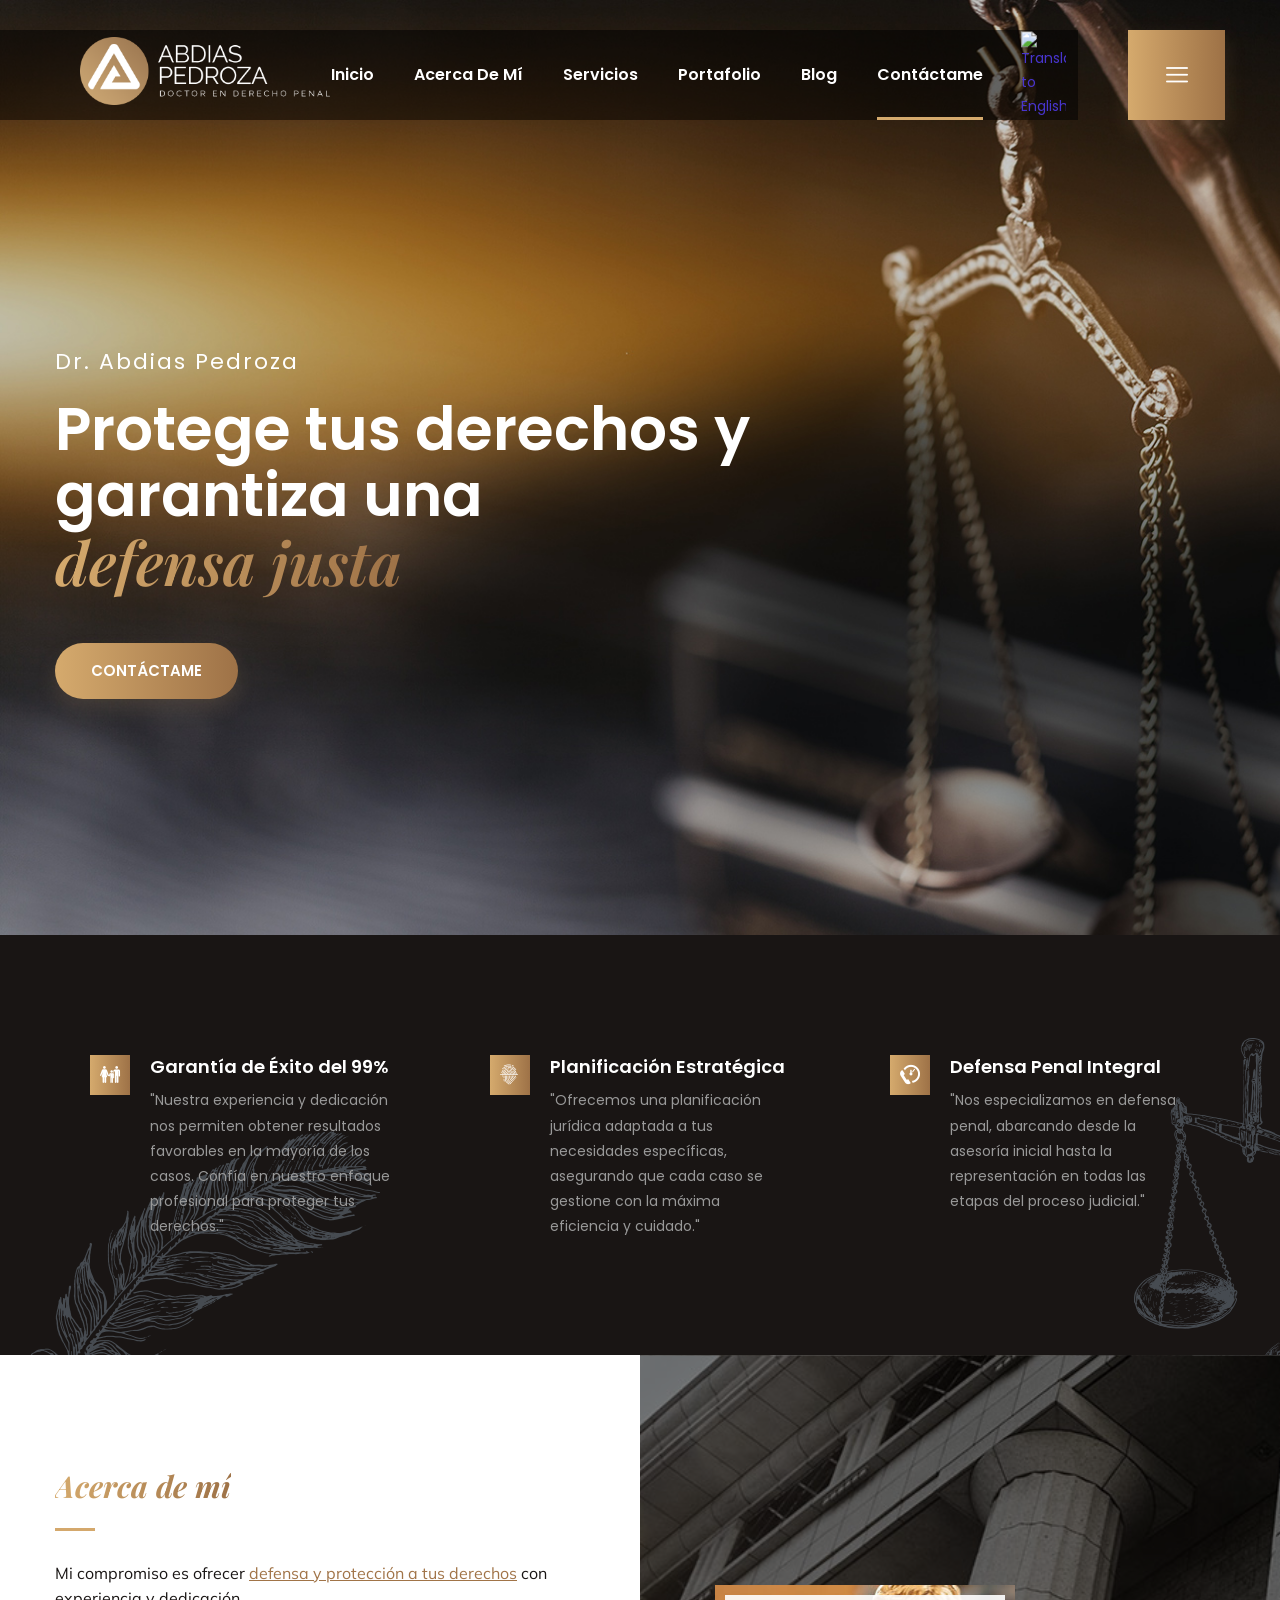
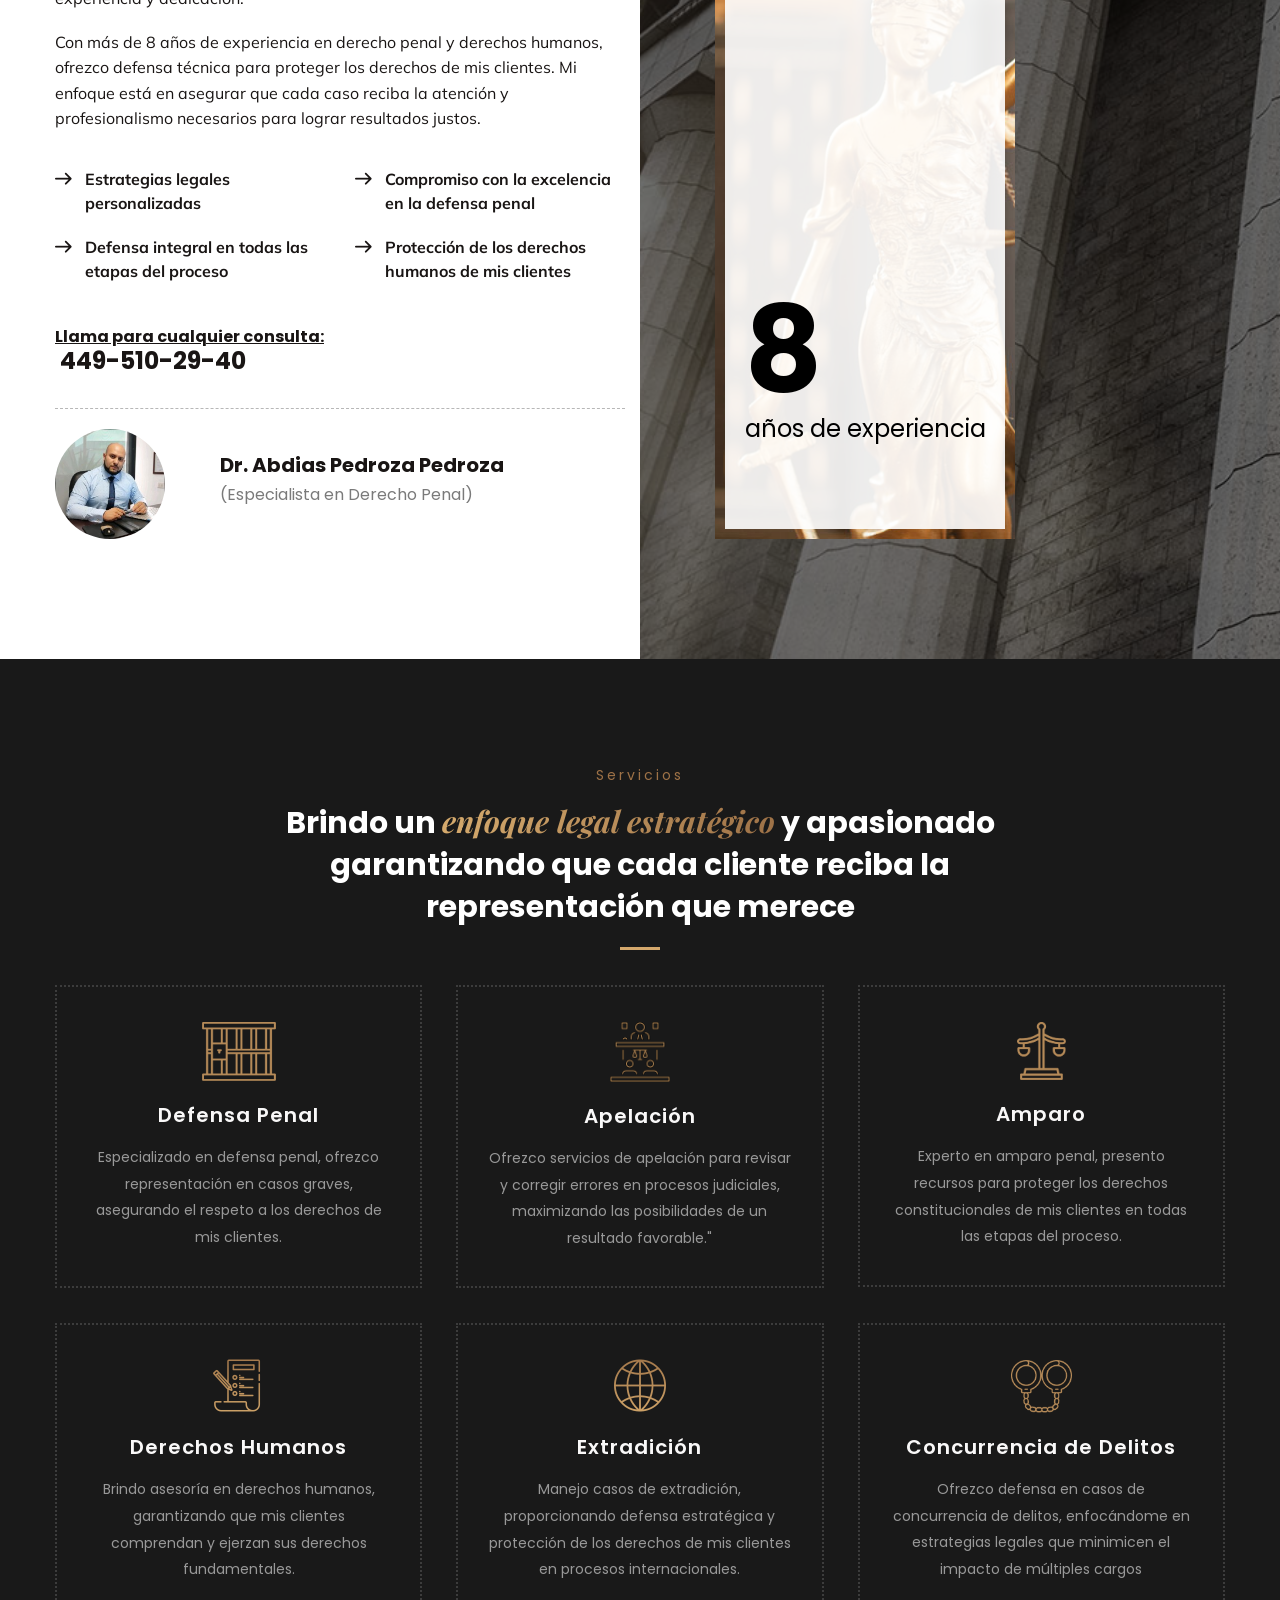
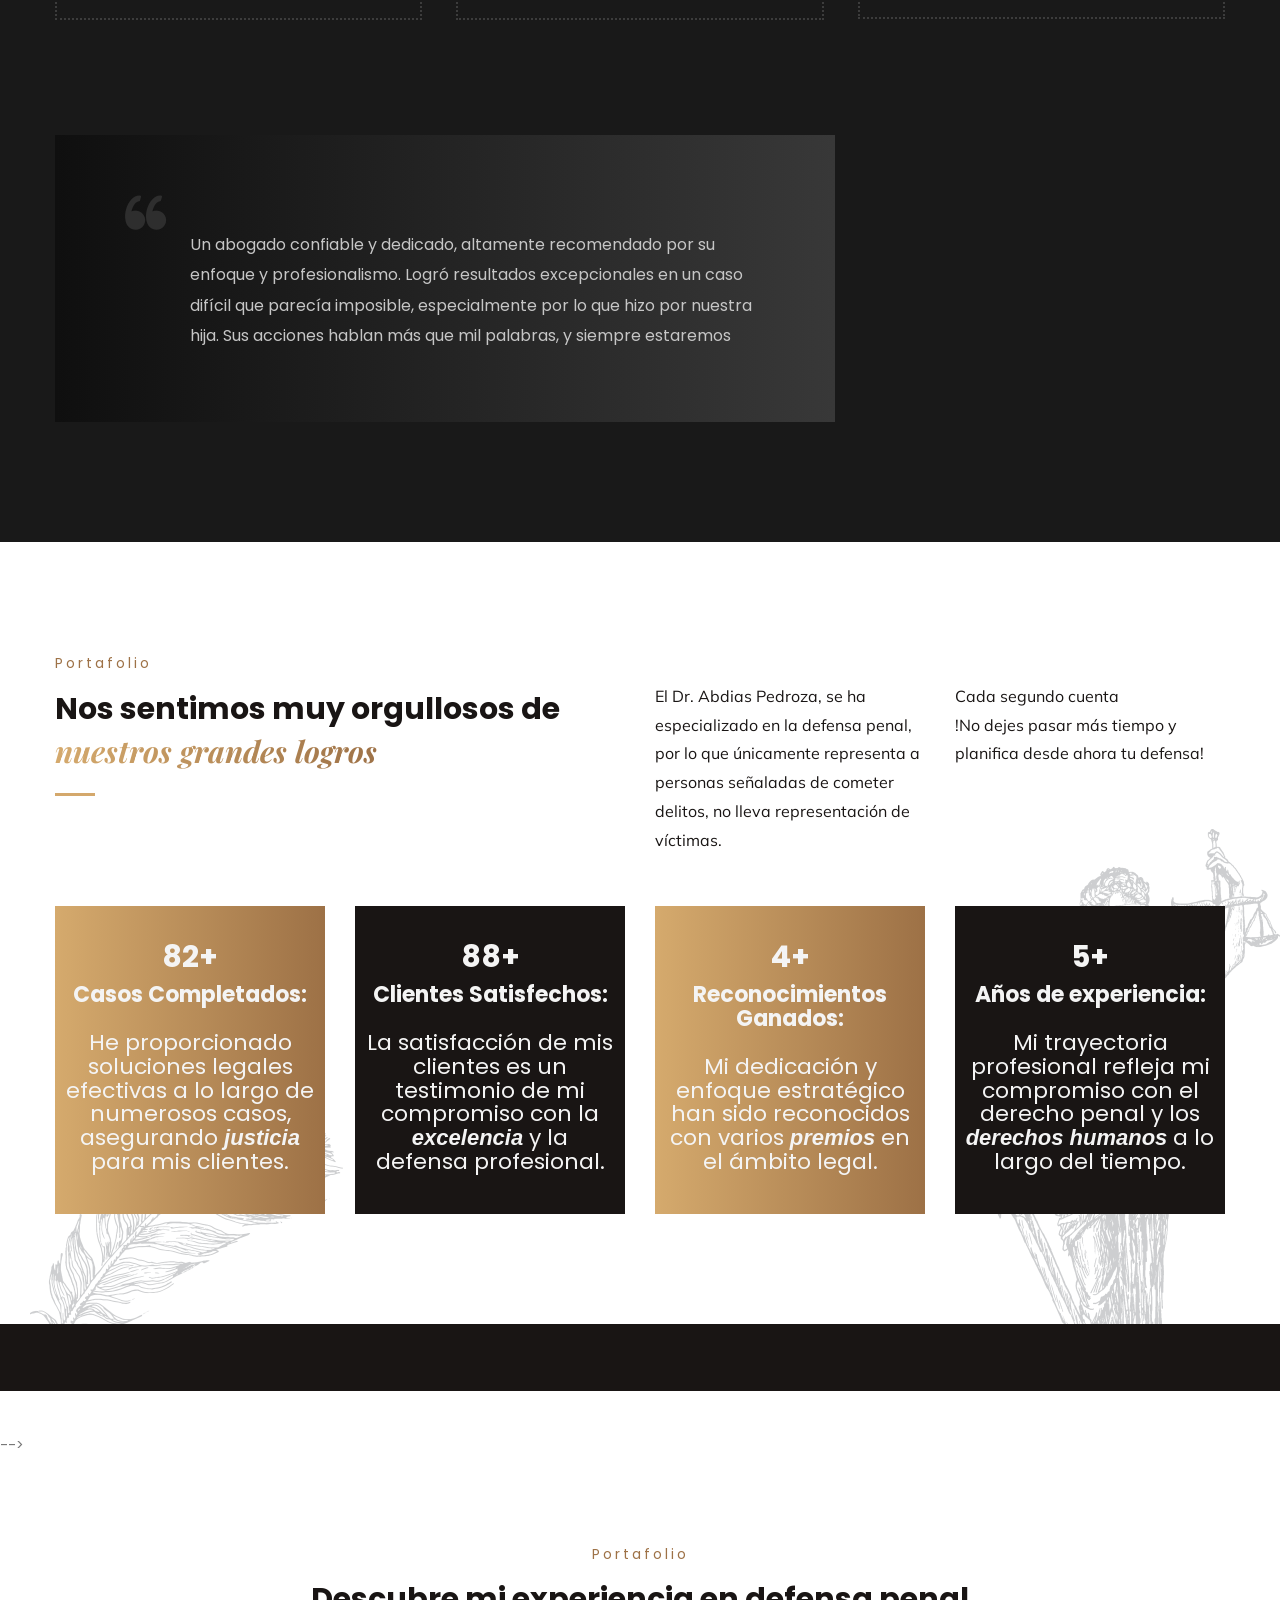
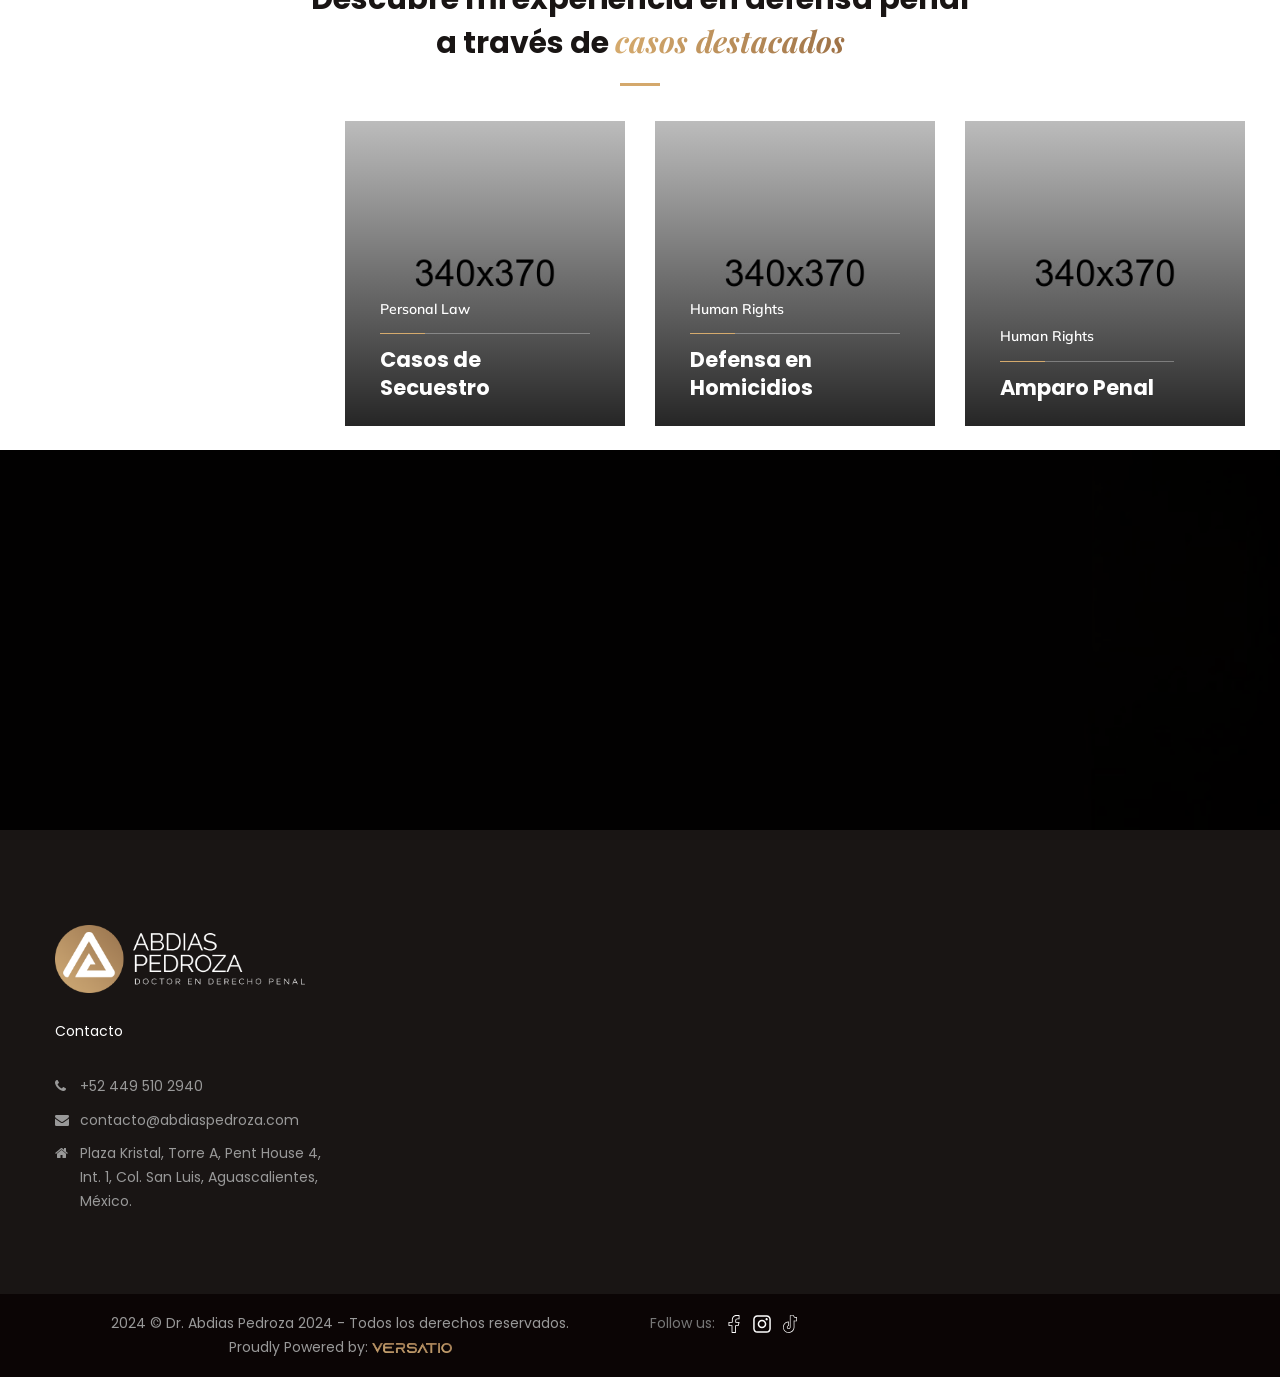
==== commit 035f1f72: "update texts" ====
--- a/index.html
+++ b/index.html
@@ -88,7 +88,7 @@
 
 
 
-										<li class=""><a href="#about-me">Acerca de mi</a>
+										<li><a href="#about-me">Acerca de mí</a>
 											<!-- <ul>
 												<li><a href="about.html">About Us</a></li>
 												<li><a href="testimonial.html">Testimonial</a></li>
@@ -114,7 +114,7 @@
 												<li><a href="blog-single.html">Blog Single</a></li>
 											</ul> -->
 										</li>
-										<li class="current"><a href="contact.html">Contactame</a></li>
+										<li class="current"><a href="contact.html">Contáctame</a></li>
 									</ul>
 								
 								</div>
@@ -190,7 +190,7 @@
 											<li><a href="blog-single.html">Blog Single</a></li>
 										</ul> 
 									</li> -->
-									<li class="current"><a href="contact.html">Contactame</a></li>
+									<li class="current"><a href="contact.html">Contáctame</a></li>
 								</ul>
 							</div>
 						</nav><!-- Main Menu End-->
@@ -223,17 +223,17 @@
 					<div class="text">Me dedico a brindar una defensa eficaz y proteger tus derechos con un enfoque profesional y comprometido.</div>
 					<!-- List Style Four -->
 					<ul class="list-style-four">
-						<li><span class="icon flaticon-house"></span> <strong>Find Us</strong>Plaza Kristal, Torre A, Pent House 4,
+						<li><span class="icon flaticon-house"></span> <strong>Encuéntranos</strong>Plaza Kristal, Torre A, Pent House 4,
 							Int. 1, Col. San Luis, Aguascalientes,
 							México.</li>
-						<li><span class="icon flaticon-phone-call"></span> <strong>Call us!</strong>4495102940</li>
+						<li><span class="icon flaticon-phone-call"></span> <strong>Llámanos!</strong>+52 449 510 2940</li>
 						<br>
-						<li style="font-size: 12px;"><span class="icon flaticon-talk"></span><strong>Mail address</strong>contacto@abdiaspedroza.com</li>
+						<li style="font-size: 12px;"><span class="icon flaticon-talk"></span><strong>Contacto</strong>contacto@abdiaspedroza.com</li>
 						</ul>
 					<div class="lower-box">
 						<!-- Social Icons -->
 						<ul class="follow-usG">
-							<li>Follow us: </li>
+							<li>Síguenos: </li>
 							<li><a href="https://www.facebook.com/dr.abdiaspedroza"><img src="images/icons/fbIconG.svg" alt="Facebook"></a></li>
 							<li><a href="https://www.instagram.com/abdiaspedroza/"><img src="images/icons/igIconG.svg" alt="Instagram"></a></li>
 							<li><a href="https://www.tiktok.com/@abdiaspedroza"><img src="images/icons/ttIconG.svg" alt="Tiktok"></a></li>
@@ -258,7 +258,7 @@
 					<div class="content">
 						<div class="title">Dr. Abdias Pedroza</div>
 						<h1>Protege tus derechos y <br>garantiza una <br><span>defensa justa</span></h1>
-						<a href="contact.html" class="theme-btn btn-style-one">Contactame</a>
+						<a href="contact.html" class="theme-btn btn-style-one">Contáctame</a>
 					</div>
 				</div>
 			</div>
@@ -268,7 +268,7 @@
 					<div class="content">
 						<div class="title">Dr. Abdias Pedroza</div>
 						<h1>Defensor particular<br> en  <span>materia penal</span></h1>
-						<a href="contact.html" class="theme-btn btn-style-one">Contactame</a>
+						<a href="contact.html" class="theme-btn btn-style-one">Contáctame</a>
 					</div>
 				</div>
 			</div>
@@ -279,7 +279,7 @@
 						<div class="title">Dr. Abdias Pedroza</div>
 						<h1>Protege tus intereses y asegura <span>una defensa implacable</span>
 							</h1>
-						<a href="contact.html" class="theme-btn btn-style-one">Contactame</a>
+						<a href="contact.html" class="theme-btn btn-style-one">Contáctame</a>
 					</div>
 				</div>
 			</div>
@@ -358,7 +358,7 @@
 						<!-- Sec Title -->
 						<div class="section-title">
 							<!--<div class="title">about us</div>-->
-							<h3><span id="">Acerca de mi</span></h3>
+							<h3><span id="">Acerca de mí</span></h3>
 						</div>
 						
 						<div class="text">
@@ -394,9 +394,11 @@
 
 						<div class="question">  <a href="#">Llama para cualquier consulta:</a> <br><strong>449-510-29-40</strong></div>
 						<div class="signature">
-							<div class="signature-img"><img src="images/gallery/ruAbogado.jpg" alt="" style="width: 150px;"></div>
-							<h5>Dr. Abdias Pedroza Pedroza</h5>
-							<div class="designation">(Especialista en Derecho Penal)</div>
+							<div class="signature-img">
+								<img src="images/gallery/ruAbogado.jpg" alt="" style="width: 110px; border-radius: 50%; object-fit: cover; object-fit: cover;">
+							</div>
+														<h5 style="margin: 0;">Dr. Abdias Pedroza Pedroza</h5>
+							<div class="designation" style="margin-top: 2px;">(Especialista en Derecho Penal)</div>
 						</div>
 
 					</div>
@@ -425,7 +427,7 @@
 	<!-- End About Section -->
 	
 	<!-- Services Section Two -->
-	<section class="services-section-two" style="background-image: url(images/background/1.jpg);">
+	<section class="services-section-two" style="background-image: url(images/background/LAW_1.png);">
 		<div class="container" id="servicios">
 			<!-- Sec Title -->
 			<div class="section-title light centered">
@@ -442,7 +444,7 @@
 						</div>
 						<h3>Defensa Penal</h3>
 						<div class="text">Especializado en defensa penal, ofrezco representación en casos graves, asegurando el respeto a los derechos de mis clientes.</div>
-						<div class="overlay-box" style="background-image: url(images/resource/service-1.jpg);">
+						<div class="overlay-box" style="background-image: url(images/background/LAW_1.png);">
 							<div class="overlay-inner">
 								<div class="content">
 									<img src="images/icons/jail.png" alt="">
@@ -462,7 +464,7 @@
 						</div>
 						<h3>Apelación</h3>
 						<div class="text">Ofrezco servicios de apelación para revisar y corregir errores en procesos judiciales, maximizando las posibilidades de un resultado favorable."</div>
-						<div class="overlay-box" style="background-image: url(images/resource/service-1.jpg);">
+						<div class="overlay-box" style="background-image: url(images/background/LAW_1.png);">
 							<div class="overlay-inner">
 								<div class="content">
 									<img src="images/icons/appeal.png" alt="">
@@ -482,7 +484,7 @@
 						</div>
 						<h3>Amparo</h3>
 						<div class="text">Experto en amparo penal, presento recursos para proteger los derechos constitucionales de mis clientes en todas las etapas del proceso.</div>
-						<div class="overlay-box" style="background-image: url(images/resource/service-1.jpg);">
+						<div class="overlay-box" style="background-image: url(images/background/LAW_1.png);">
 							<div class="overlay-inner">
 								<div class="content">
 									<img src="images/icons/amparo.png" alt="" style="width: 49px;">
@@ -502,7 +504,7 @@
 						</div>
 						<h3>Derechos Humanos</h3>
 						<div class="text">Brindo asesoría en derechos humanos, garantizando que mis clientes comprendan y ejerzan sus derechos fundamentales.</div>
-						<div class="overlay-box" style="background-image: url(images/resource/service-1.jpg);">
+						<div class="overlay-box" style="background-image: url(images/background/LAW_1.png);">
 							<div class="overlay-inner">
 								<div class="content">
 									<span class="icon flaticon-plan"></span>
@@ -522,7 +524,7 @@
 						</div>
 						<h3>Extradición</h3>
 						<div class="text">Manejo casos de extradición, proporcionando defensa estratégica y protección de los derechos de mis clientes en procesos internacionales.</div>
-						<div class="overlay-box" style="background-image: url(images/resource/service-1.jpg);">
+						<div class="overlay-box" style="background-image: url(images/background/LAW_1.png);">
 							<div class="overlay-inner">
 								<div class="content">
 									<span class="icon flaticon-internet"></span>
@@ -543,7 +545,7 @@
 						<h3>Concurrencia de Delitos
 						</h3>
 						<div class="text">Ofrezco defensa en casos de concurrencia de delitos, enfocándome en estrategias legales que minimicen el impacto de múltiples cargos</div>
-						<div class="overlay-box" style="background-image: url(images/resource/service-1.jpg);">
+						<div class="overlay-box" style="background-image: url(images/background/LAW_1.png);">
 							<div class="overlay-inner">
 								<div class="content">
 									<img src="images/icons/crime.png" alt="" style="width: 61px;">
@@ -563,55 +565,55 @@
 					<div class="content">
 						<div class="single-item-carousel owl-carousel owl-theme">
 							
-							<!-- Testimonial Block -->
+							<!-- Testimonial Block  -->
 							<div class="testimonial-block">
 								<div class="inner-box">
 									<div class="testimonial-content">
 										<span class="quote-icon flaticon-left-quote"></span>
-										<div class="text">Exelente abogado súper recomendadisimo!!!!!! EL CASO DE KAILANI SALIO RAPIDO Y DE POR VIDA LE OTORGARON SU MEDICAMENTO</div>
-										<!-- Lower Box -->
+										<div class="text">Un abogado confiable y dedicado, altamente recomendado por su enfoque y profesionalismo. Logró resultados excepcionales en un caso difícil que parecía imposible, especialmente por lo que hizo por nuestra hija. Sus acciones hablan más que mil palabras, y siempre estaremos agradecidos por su trabajo.</div>
+										 <!-- Lower Box  -->
+										<!-- <div class="lower-box">
+											<div class="box-inner">
+												<div class="image">
+													<img src="images/resource/author-2.jpg" alt="" />
+												</div>
+												<h3>Silvia Marmolejo castillo</h3>
+												 <div class="designation">Envato Author</div> 
+											</div>
+										</div> -->
+										
+									</div>
+								</div>
+							</div>
+							
+							<!-- Testimonial Block 
+							<div class="testimonial-block">
+								<div class="inner-box">
+									<div class="testimonial-content">
+										<span class="quote-icon flaticon-left-quote"></span>
+										<div class="text">, EN TRES MESES QUEDÓ RESUELTO LO QUE EN AÑOS NO HABIAMOS LOGRADO HACER</div>
+										Lower Box
 										<div class="lower-box">
 											<div class="box-inner">
-												<!-- <div class="image">
+												<div class="image">
 													<img src="images/resource/author-2.jpg" alt="" />
-												</div> -->
-												<h3>Silvia Marmolejo castillo</h3>
-												<!-- <div class="designation">Envato Author</div> -->
+												</div>
+												<h3>Selene Urrutia</h3>
+												<div class="designation">Envato Author</div>
 											</div>
 										</div>
 										
 									</div>
 								</div>
-							</div>
-							
-							<!-- Testimonial Block -->
-							<div class="testimonial-block">
-								<div class="inner-box">
-									<div class="testimonial-content">
-										<span class="quote-icon flaticon-left-quote"></span>
-										<div class="text">SUPER RECOMENDADISIMO EXCELENTE TRABAJO Y DEDICACIÓN AL CASO DE MI HIJA, EN TRES MESES QUEDÓ RESUELTO LO QUE EN AÑOS NO HABIAMOS LOGRADO HACER</div>
-										<!-- Lower Box -->
-										<div class="lower-box">
-											<div class="box-inner">
-												<div class="image">
-													<!-- <img src="images/resource/author-2.jpg" alt="" /> -->
-												</div>
-												<h3>Selene Urrutia</h3>
-												<!-- <div class="designation">Envato Author</div> -->
-											</div>
-										</div>
-										
-									</div>
-								</div>
-							</div>
-							
-							<!-- Testimonial Block -->
+							</div> -->
+							
+							<!-- Testimonial Block 
 							<div class="testimonial-block">
 								<div class="inner-box">
 									<div class="testimonial-content">
 										<span class="quote-icon flaticon-left-quote"></span>
 										<div class="text">Aenean tincidunt id mauris id auctor. Donec at ligula lacus. Nulla dignissim mi quis neque interdum, quis porta sem finibus. Them to gho ifndtp, no.</div>
-										<!-- Lower Box -->
+										 Lower Box
 										<div class="lower-box">
 											<div class="box-inner">
 												<div class="image">
@@ -630,13 +632,13 @@
 					</div>
 				</div>
 				
-				<!-- <div class="image">
+				 <div class="image">
 					<img src="images/gallery/ruAbogado.jpg" alt="" />
-				</div> -->
+				</div> 
 				
 			</div>
 		
-		</div>
+		</div>-->
 	</section>
 	<!-- End Services Section Two -->
 	
@@ -679,7 +681,7 @@
 						<div class="inner wow fadeInLeft" data-wow-delay="0ms" data-wow-duration="1500ms">
 							<div class="count-outer count-box">
 								<span class="count-text" data-speed="3000ms" data-stop="250">0</span>+
-								<div class="counter-title"><b>Casos Completados:</b> <br><br> He proporcionado soluciones legales efectivas a lo largo de numerosos casos, asegurando justicia para mis clientes.</div>
+								<div class="counter-title" style="text-transform: none !important;"><b>Casos Completados:</b> <br><br>He proporcionado soluciones legales efectivas a lo largo de numerosos casos, asegurando <b><i>justicia</i></b> para mis clientes.</div>
 							</div>
 						</div>
 					</div>
@@ -689,7 +691,7 @@
 						<div class="inner wow fadeInLeft" data-wow-delay="0ms" data-wow-duration="1500ms">
 							<div class="count-outer count-box">
 								<span class="count-text" data-speed="2000" data-stop="180">0</span>+
-								<div class="counter-title"><b>Clientes Satisfechos:</b><br><br>La satisfacción de mis clientes es un testimonio de mi compromiso con la excelencia y la defensa profesional.</div>
+								<div class="counter-title" style="text-transform: none !important;"><b>Clientes Satisfechos:</b><br><br>La satisfacción de mis clientes es un testimonio de mi compromiso con la <b><i>excelencia</i></b> y la defensa profesional.</div>
 							</div>
 						</div>
 					</div>
@@ -699,7 +701,7 @@
 						<div class="inner wow fadeInLeft" data-wow-delay="600ms" data-wow-duration="1500ms">
 							<div class="count-outer count-box">
 								<span class="count-text" data-speed="2000" data-stop="10">0</span>+
-								<div class="counter-title"><b>Reconocimientos Ganados:</b><br><br>Mi dedicación y enfoque estratégico han sido reconocidos con varios premios en el ámbito legal.</div>
+								<div class="counter-title" style="text-transform: none !important;"><b>Reconocimientos Ganados:</b><br><br>Mi dedicación y enfoque estratégico han sido reconocidos con varios <b><i>premios</i></b> en el ámbito legal.</div>
 							</div>
 						</div>
 					</div>
@@ -709,9 +711,7 @@
 						<div class="inner wow fadeInLeft" data-wow-delay="900ms" data-wow-duration="1500ms">
 							<div class="count-outer count-box">
 								<span class="count-text" data-speed="1500" data-stop="8">0</span>+
-								<div class="counter-title"><b>Años de experiencia:</b><br><br>Mi trayectoria profesional refleja mi compromiso con el derecho penal y los derechos humanos a lo largo del tiempo.
-
-								</div>
+								<div class="counter-title" style="text-transform: none !important;"><b>Años de experiencia:</b><br><br>Mi trayectoria profesional refleja mi compromiso con el derecho penal y los <i><b>derechos humanos</b></i> a lo largo del tiempo.</div>
 							</div>
 						</div>
 					</div>
@@ -1244,7 +1244,7 @@
 									</div>
 									<div class="text">Contacto</div>
 									<ul class="list-style-three">
-										<li><span class="icon fa fa-phone"></span>4495102940</li>
+										<li><span class="icon fa fa-phone"></span>+52 449 510 2940</li>
 										<li><span class="icon fa fa-envelope"></span>contacto@abdiaspedroza.com</li>
 										<li><span class="icon fa fa-home"></span>Plaza Kristal, Torre A, Pent House 4, <br> Int. 1, Col. San Luis, Aguascalientes, <br> México.</li>
 									</ul>
@@ -1306,7 +1306,7 @@
 					<!-- Copyright Column -->
 					<div class="copyright-column col-lg-6 col-md-6 col-sm-12">
 						<center>
-							<div class="copyright">2024 &copy; Dr. Abdias pedroza 2024 - Todos los derechos reservados  <img src="images/icons/versatio.png" alt="" style="width: 80px;"></div>
+							<div class="copyright">2024 &copy; Dr. Abdias Pedroza 2024 - Todos los derechos reservados. <br> Proudly Powered by:  <img src="images/icons/versatio.png" alt="" style="width: 80px;"></div>
 						</center>
 					</div>
 					
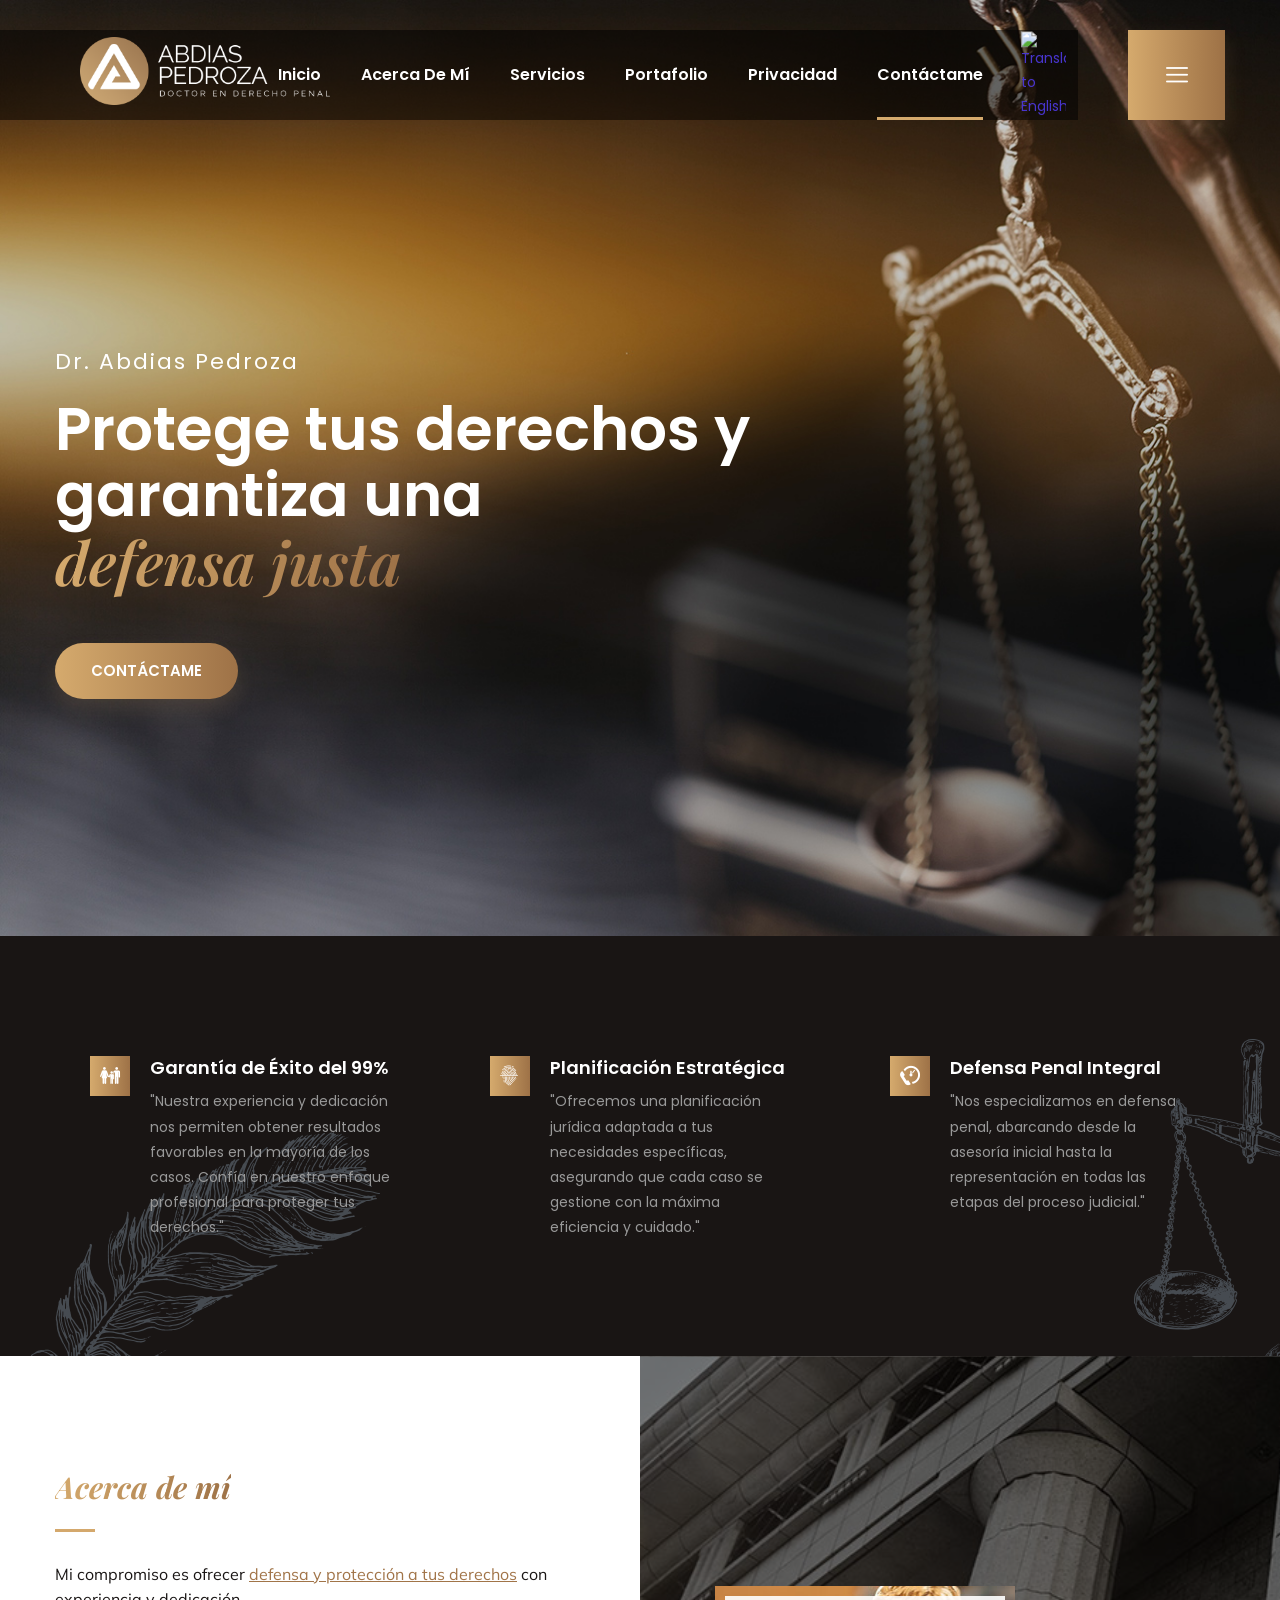
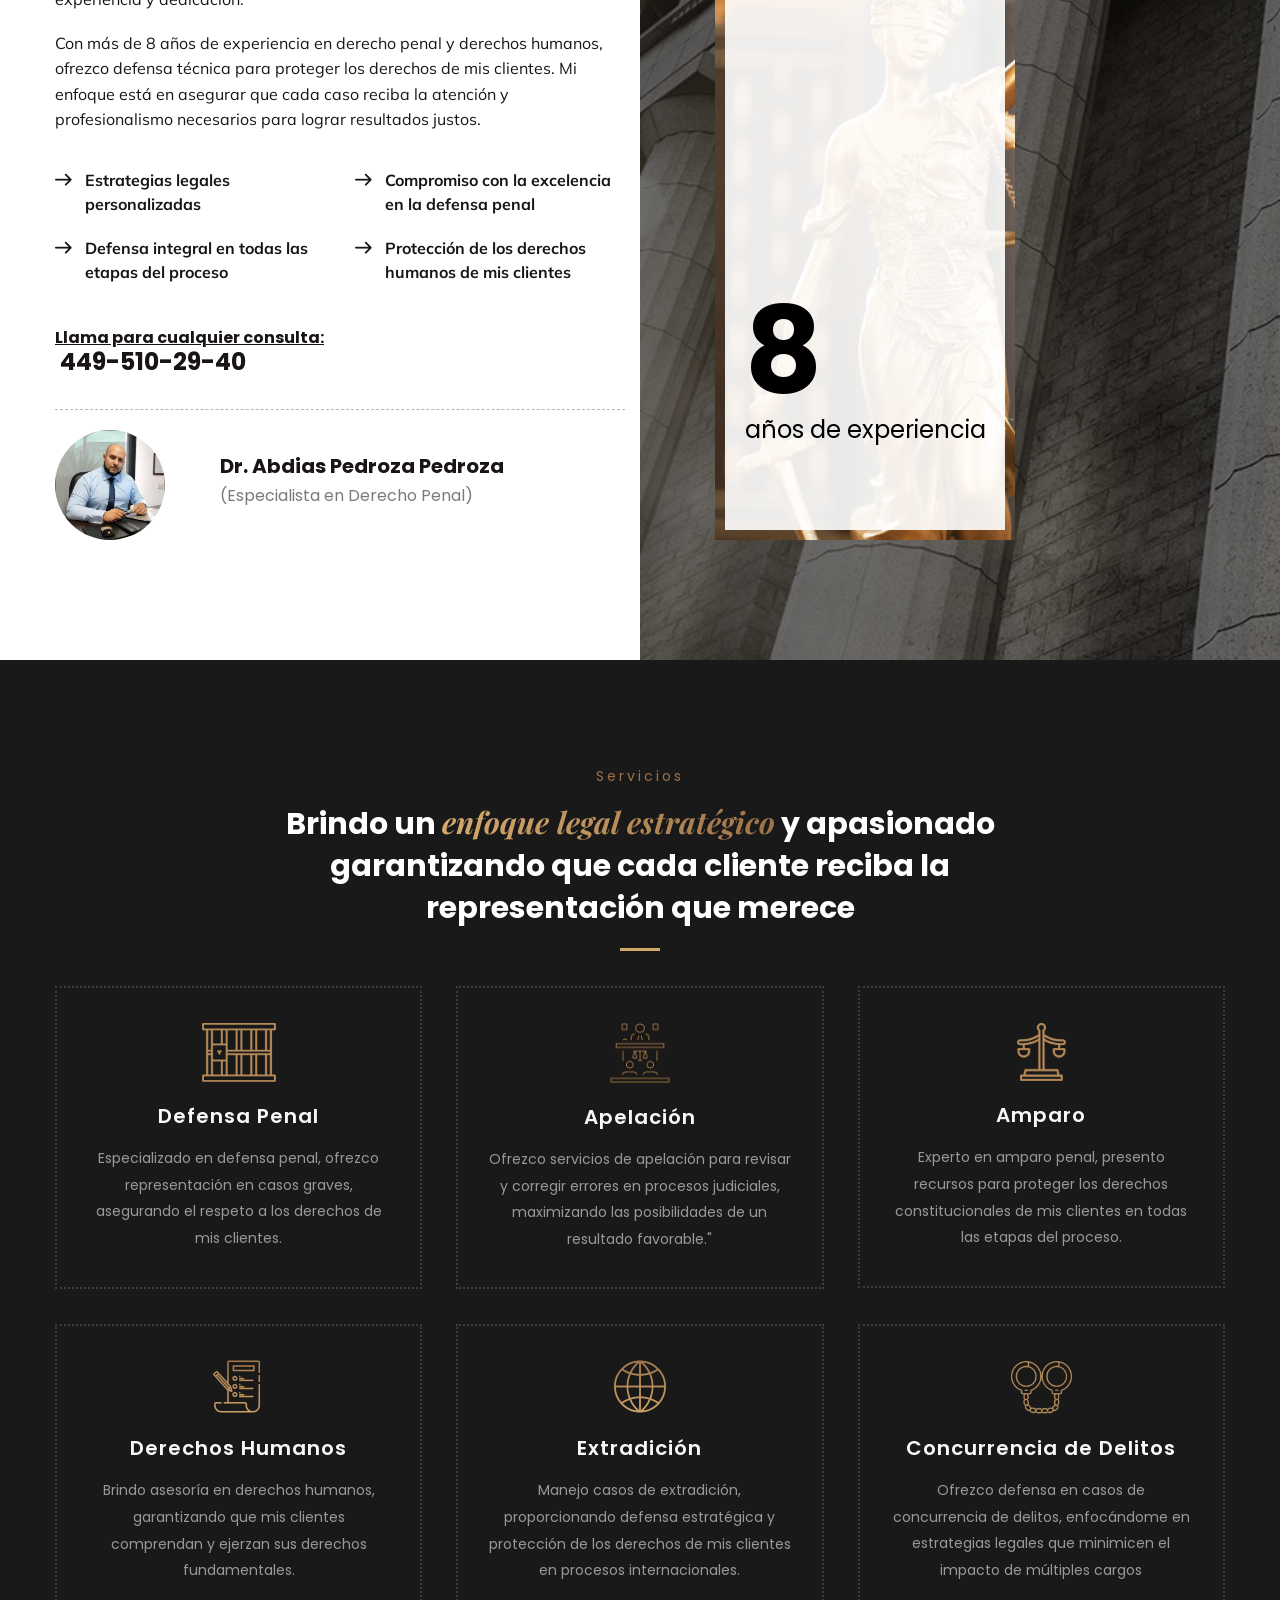
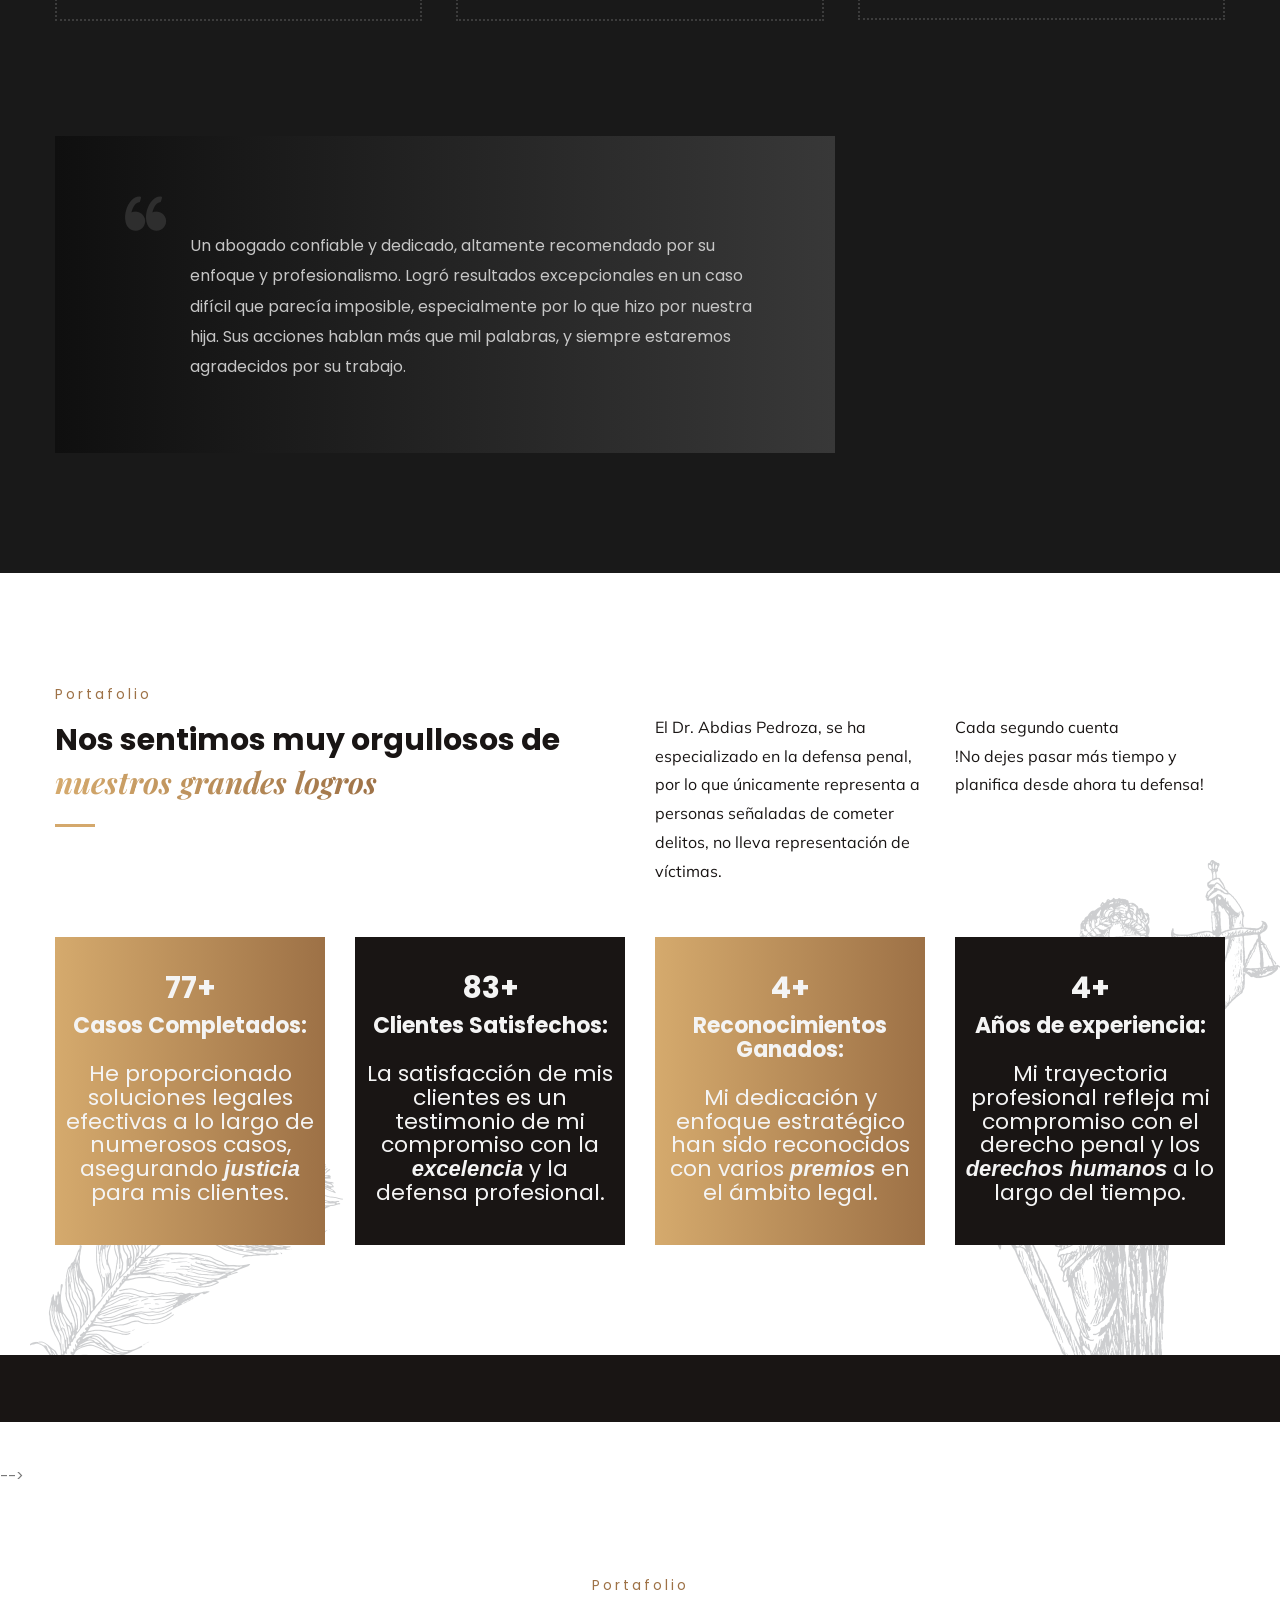
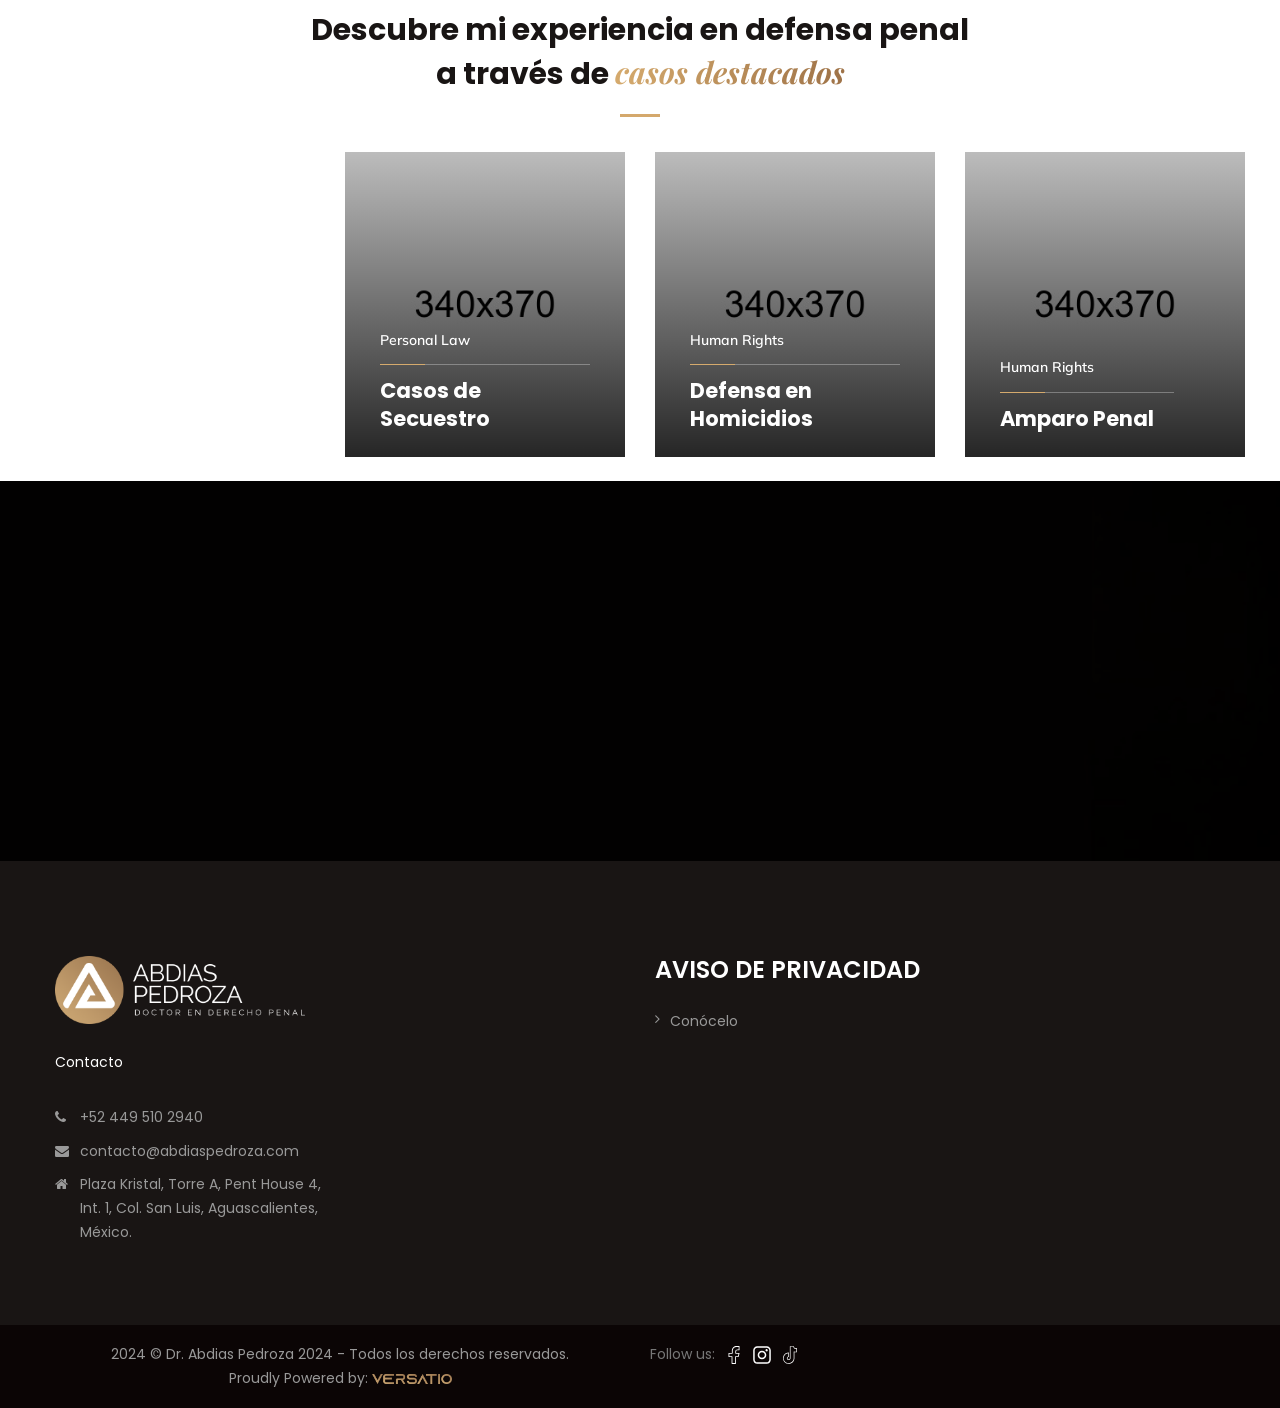
==== commit e6d1914b: "privacidad" ====
--- a/index.html
+++ b/index.html
@@ -2,7 +2,7 @@
 <html>
 <head>
 <meta charset="utf-8">
-<title>Dr. Abdias Pedroza Pedroza</title>
+<title>Dr. Abdias Pedroza</title>
 <link rel="icon" href="images/icons/V=G.png" type="image/x-icon">
 <!-- Stylesheets -->
 <link href="css/bootstrap.css" rel="stylesheet">
@@ -108,7 +108,7 @@
 												<li><a href="portfolio-single.html">Portfolio Single</a></li>
 											</ul> -->
 										</li>
-										<li class="dropdown"><a href="#">Blog</a>
+										<li class="dropdown"><a href="services-detail.html">Privacidad</a>
 											<!-- <ul>
 												<li><a href="blog-list.html">Blog List</a></li>
 												<li><a href="blog-single.html">Blog Single</a></li>
@@ -1273,20 +1273,15 @@
                     <div class="big-column col-lg-6 col-md-12 col-sm-12">
 						<div class="row clearfix">
 						
-                        	<!--Footer Column
+                        	<!--Footer Column-->
                             <div class="footer-column col-lg-6 col-md-6 col-sm-12">
                                 <div class="footer-widget links-widget">
-									<h4>Support</h4>
+									<h4>Aviso de Privacidad</h4>
 									<ul class="list-link">
-										<li><a href="">Contact Us</a></li>
-										<li><a href="">Submit a Ticket</a></li>
-										<li><a href="">Visit Knowledge Base</a></li>
-										<li><a href="">Support System</a></li>
-										<li><a href="">Refund Policy</a></li>
-										<li><a href="">Professional Services</a></li>
+										<li><a href="services-detail.html">Conócelo</a></li>
 									</ul>
 								</div>
-							</div>-->
+							</div>
 							
 							<!--Footer Column-->
                             
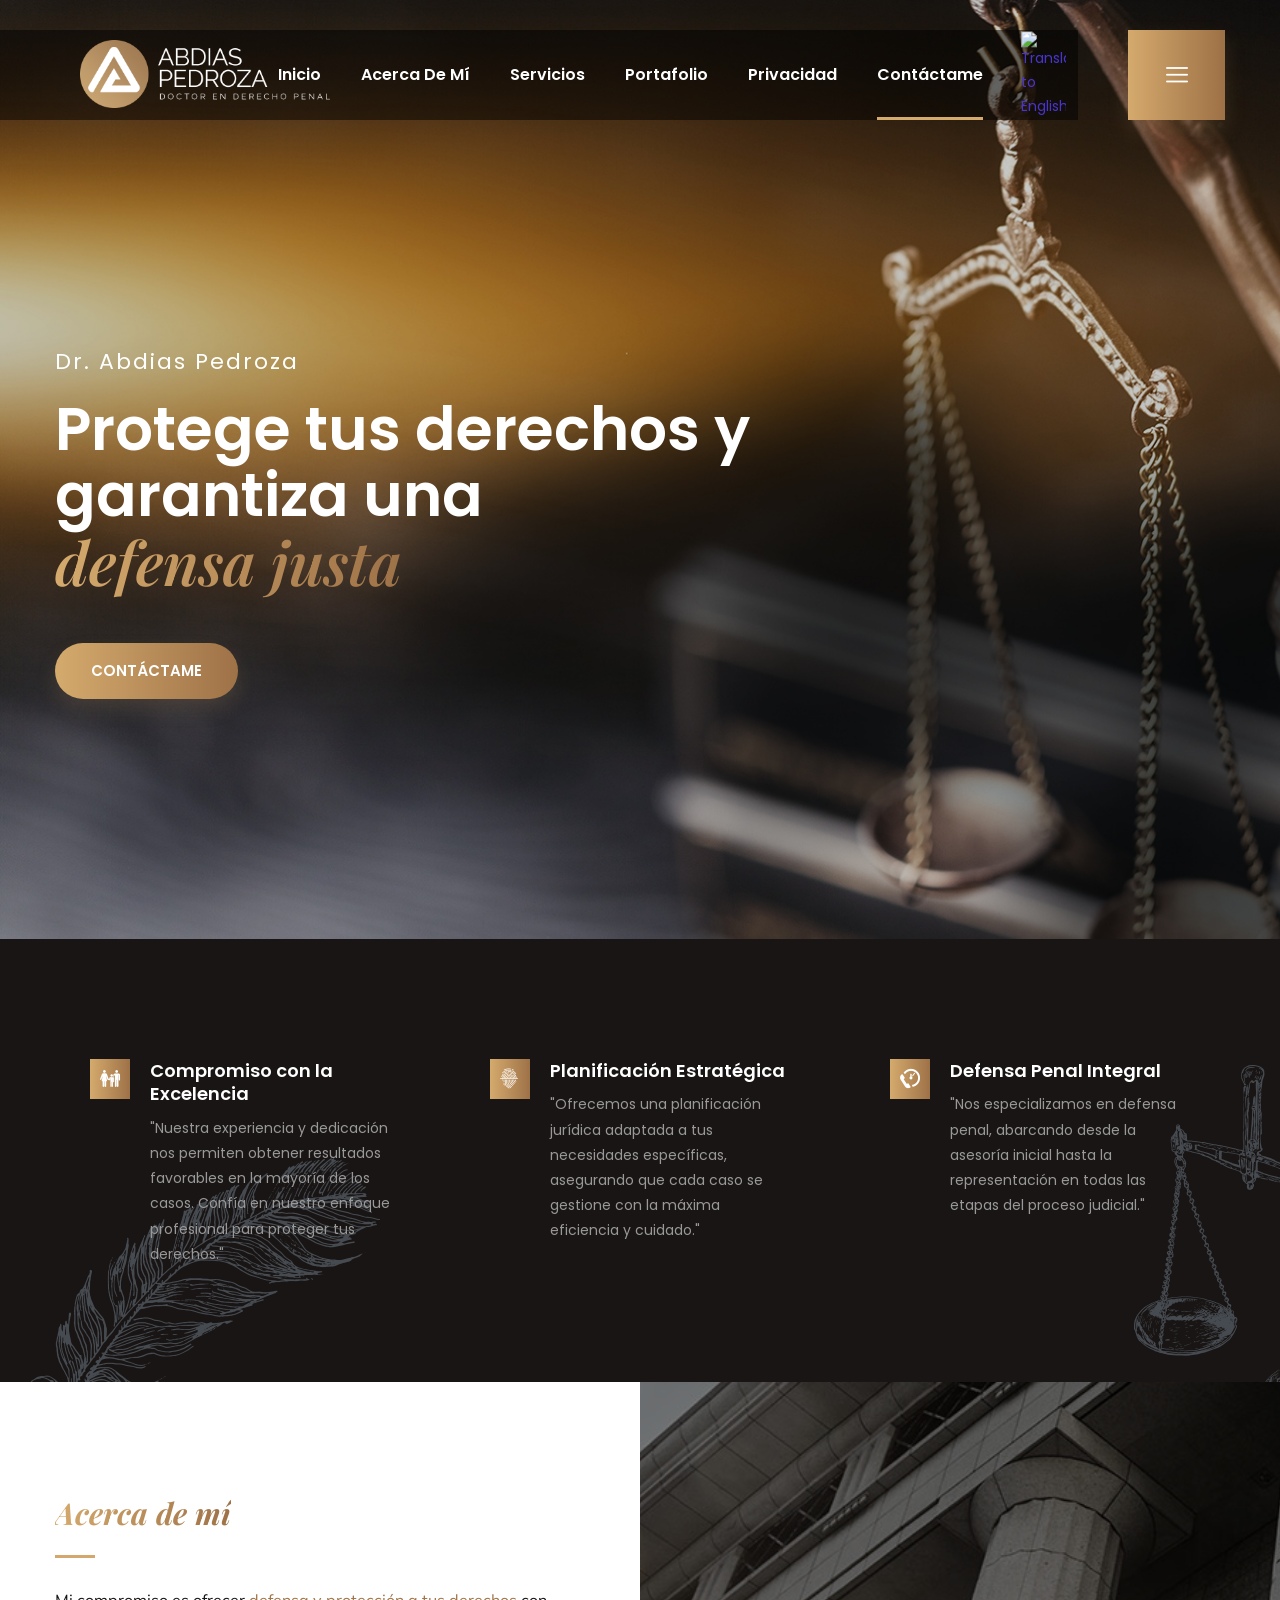
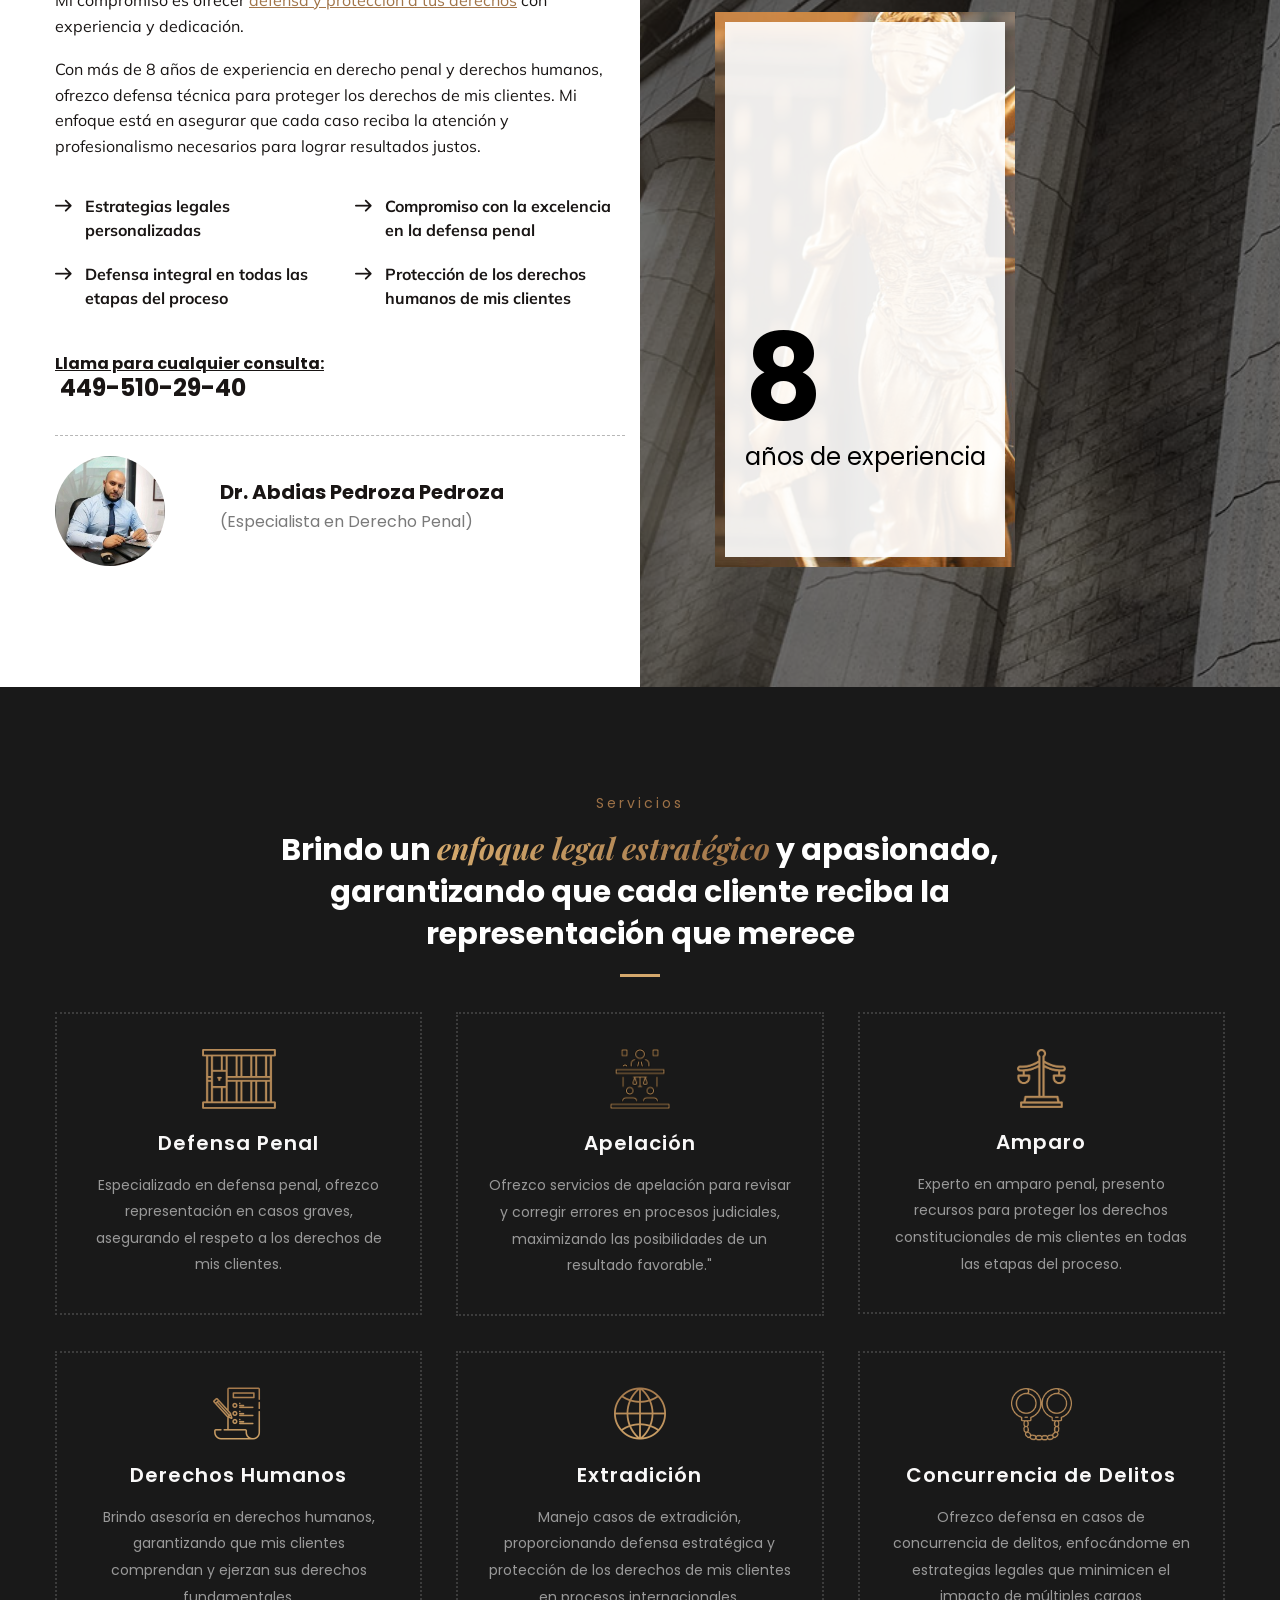
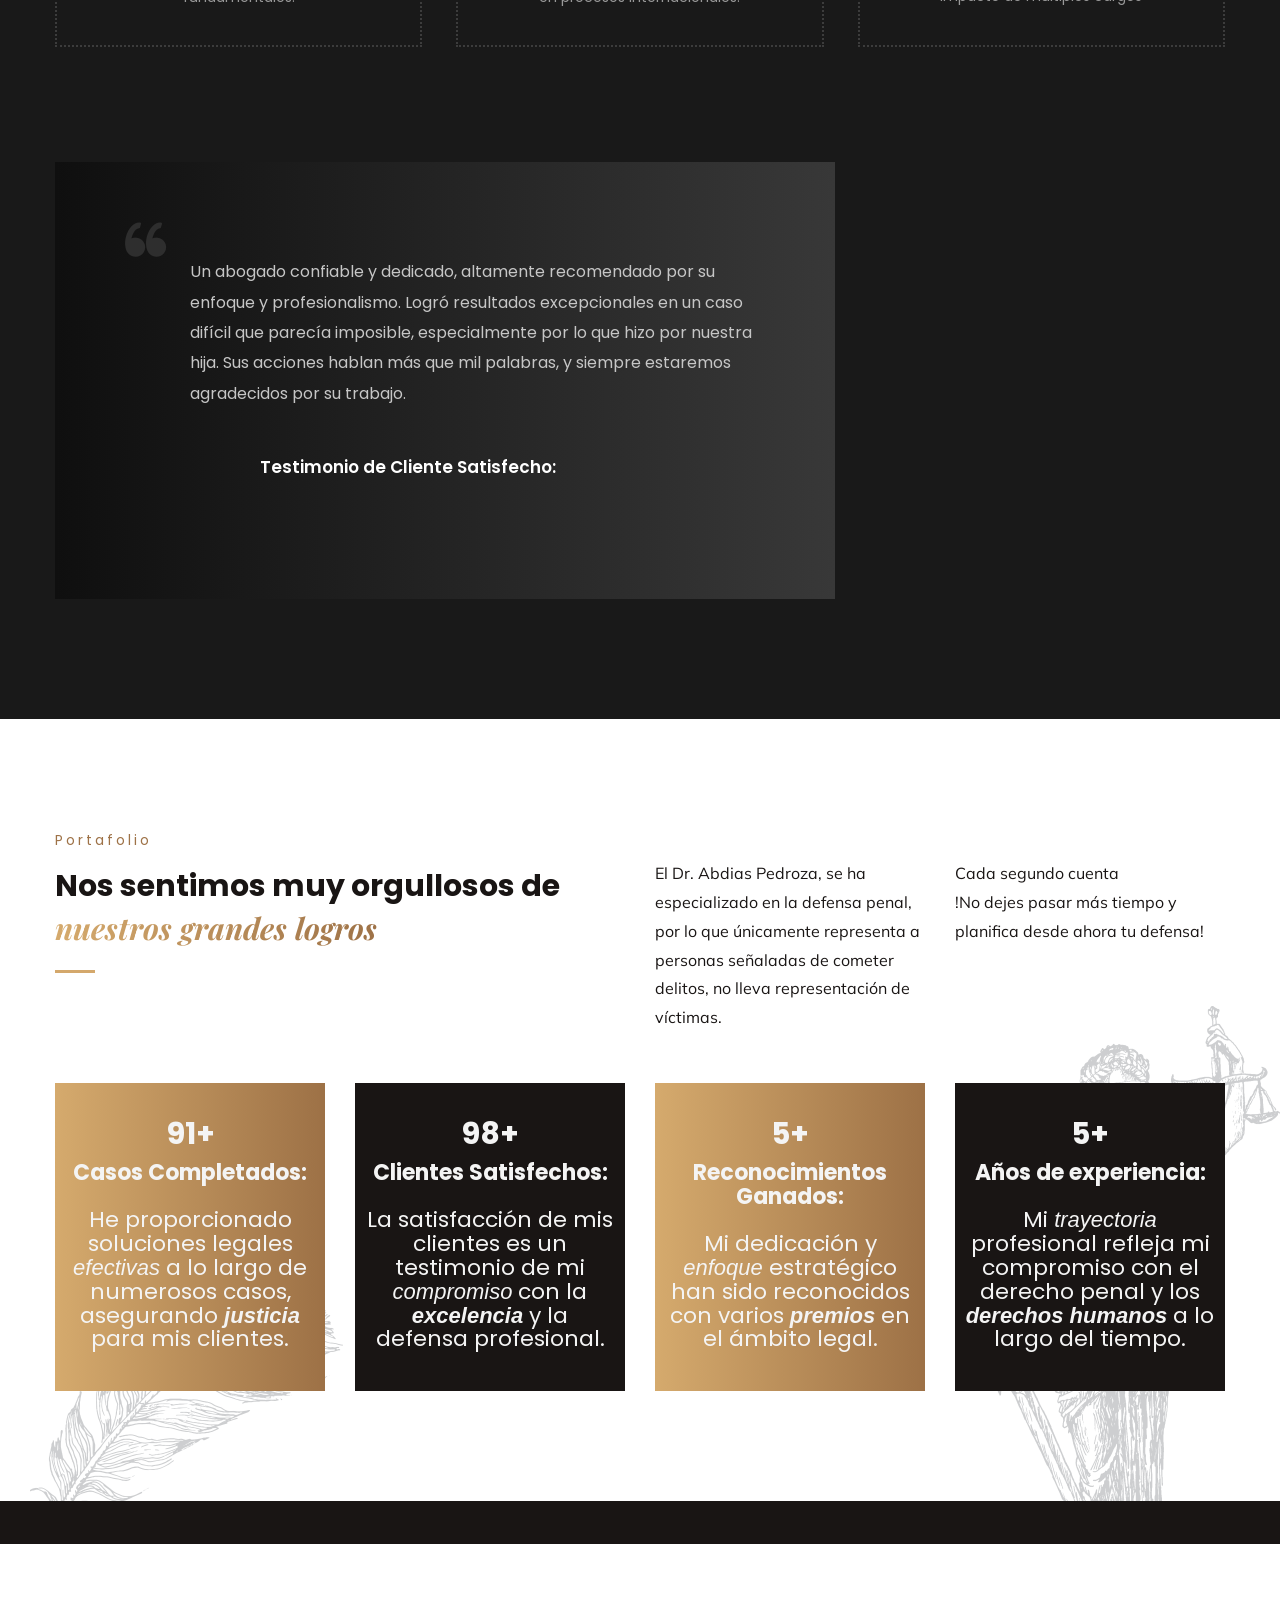
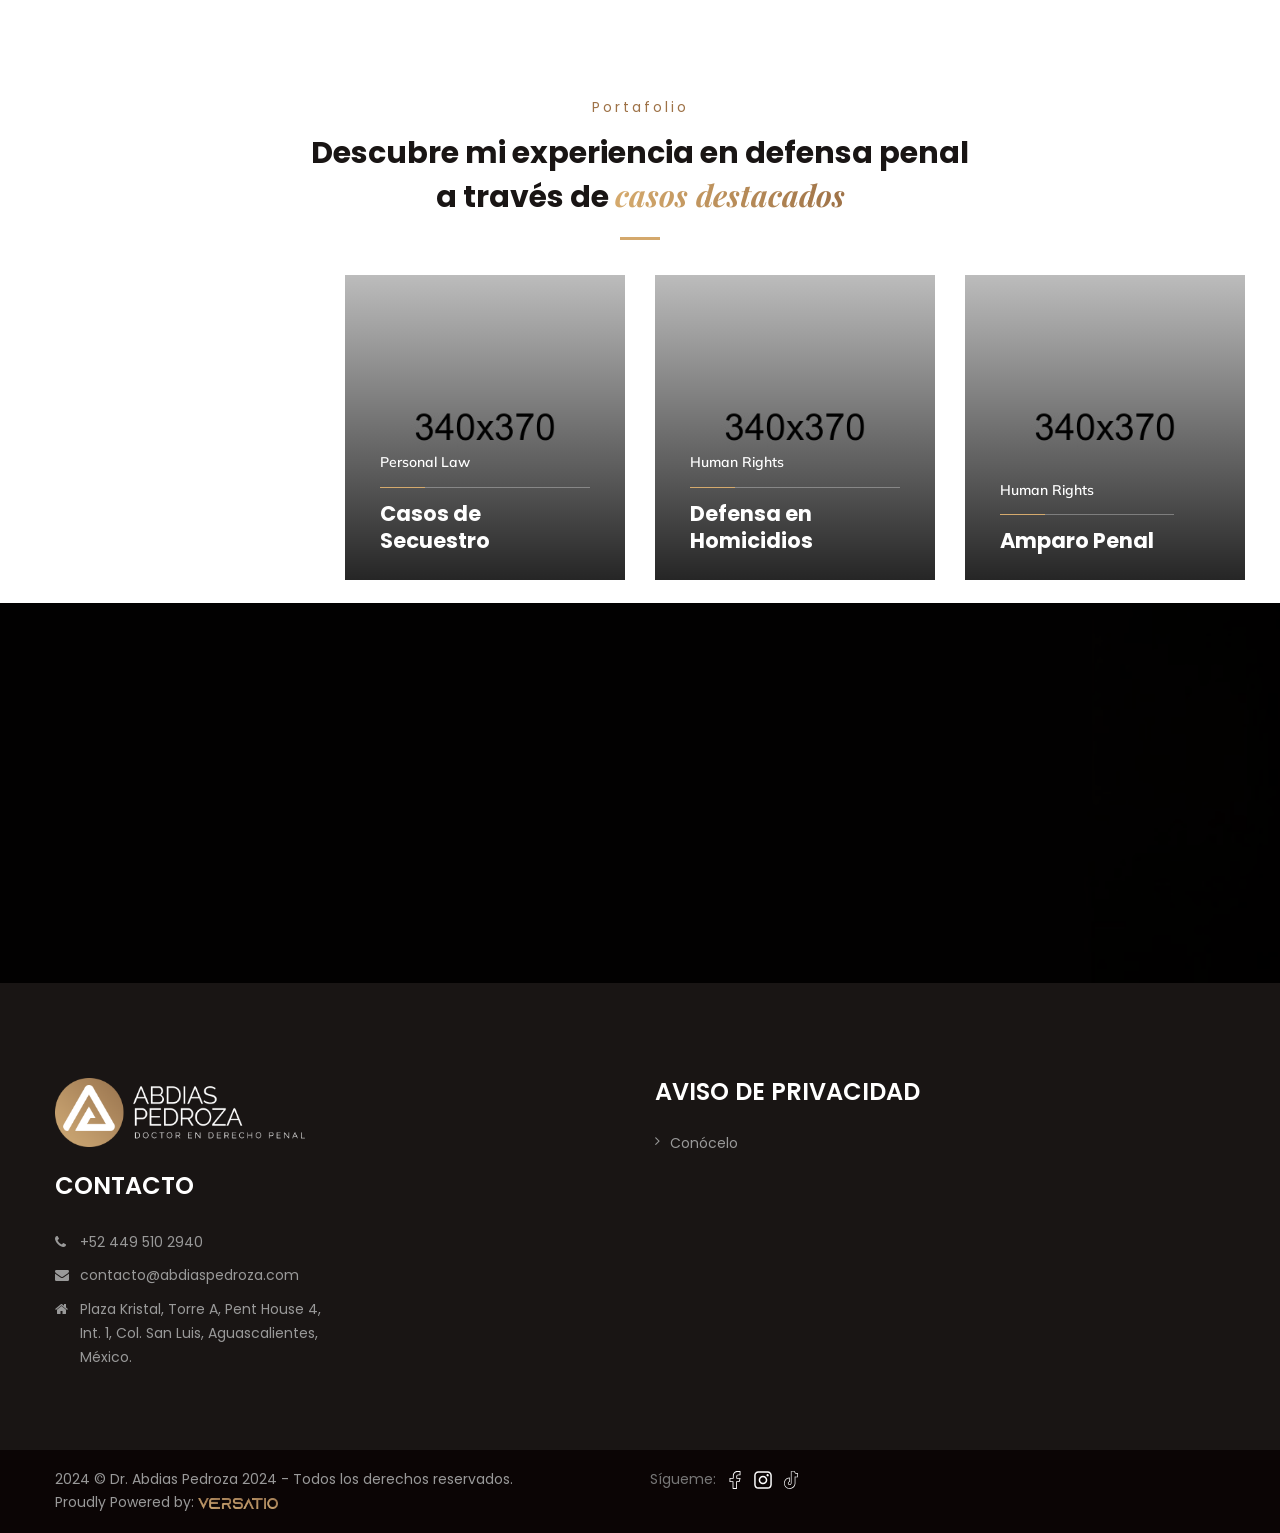
==== commit 9dd78fff: "gral update v.1" ====
--- a/index.html
+++ b/index.html
@@ -62,7 +62,7 @@
 					<div class="clearfix">
 						
 						<div class="pull-left logo-box">
-							<div class="logo"><a href="index.html"><img src="images/icons/LoGo.png" alt="" title="" style="width: 250px; margin-top: 7px; margin-bottom: auto;"></a></div>
+							<div class="logo"><a href="index.html"><img src="images/icons/LoGo.png" alt="" title="" style="width: 250px; margin-top: 10px; margin-bottom: auto;"></a></div>
 						</div>
 						   
 						   <div class="nav-outer clearfix">
@@ -170,14 +170,14 @@
 											<li><a href="testimonial.html">Testimonial</a></li>
 										</ul> -->
 									</li>
-									<li class="dropdown"><a href="#">Servicios</a>
+									<li class="dropdown"><a href="#servicios">Servicios</a>
 										<!-- <ul>
 											<li><a href="services.html">Services</a></li>
 											<li><a href="services-detail.html">Services Detail</a></li>
 										</ul> -->
 									</li>
 									<li></li>
-									<li class="dropdown"><a href="#">Portafolio</a>
+									<li class="dropdown"><a href="#portafolio">Portafolio</a>
 										<!-- <ul>
 											<li><a href="portfolio-2-column.html">Portfolio Two Column</a></li>
 											<li><a href="portfolio-masonry.html">Portfolio Masonry</a></li>
@@ -223,17 +223,17 @@
 					<div class="text">Me dedico a brindar una defensa eficaz y proteger tus derechos con un enfoque profesional y comprometido.</div>
 					<!-- List Style Four -->
 					<ul class="list-style-four">
-						<li><span class="icon flaticon-house"></span> <strong>Encuéntranos</strong>Plaza Kristal, Torre A, Pent House 4,
+						<li><span class="icon flaticon-house"></span> <strong>ATENCIÓN PERSONAL</strong>Plaza Kristal, Torre A, Pent House 4,
 							Int. 1, Col. San Luis, Aguascalientes,
 							México.</li>
-						<li><span class="icon flaticon-phone-call"></span> <strong>Llámanos!</strong>+52 449 510 2940</li>
+						<li><span class="icon flaticon-phone-call"></span> <strong>VÍA TELEFÓNICA</strong>+52 449 510 2940</li>
 						<br>
-						<li style="font-size: 12px;"><span class="icon flaticon-talk"></span><strong>Contacto</strong>contacto@abdiaspedroza.com</li>
+						<li style="font-size: 12px;"><span class="icon flaticon-talk"></span><strong>EMAIL</strong>contacto@abdiaspedroza.com</li>
 						</ul>
 					<div class="lower-box">
 						<!-- Social Icons -->
 						<ul class="follow-usG">
-							<li>Síguenos: </li>
+							<li>SÍGUEME: </li>
 							<li><a href="https://www.facebook.com/dr.abdiaspedroza"><img src="images/icons/fbIconG.svg" alt="Facebook"></a></li>
 							<li><a href="https://www.instagram.com/abdiaspedroza/"><img src="images/icons/igIconG.svg" alt="Instagram"></a></li>
 							<li><a href="https://www.tiktok.com/@abdiaspedroza"><img src="images/icons/ttIconG.svg" alt="Tiktok"></a></li>
@@ -303,7 +303,7 @@
 							<div class="icon-box">
 								<span class="icon flaticon-family"></span>
 							</div>
-							<h6><a href="services-detail.html">Garantía de Éxito del 99%</a></h6>
+							<h6><a href="services-detail.html">Compromiso con la Excelencia</a></h6>
 							<div class="text">"Nuestra experiencia y dedicación nos permiten obtener resultados favorables en la mayoría de los casos. Confía en nuestro enfoque profesional para proteger tus derechos."</div>
 						</div>
 					</div>
@@ -392,7 +392,7 @@
 							</div>
 						</div>
 
-						<div class="question">  <a href="#">Llama para cualquier consulta:</a> <br><strong>449-510-29-40</strong></div>
+						<div class="question">  <a href="https://api.whatsapp.com/send/?phone=4495102940&text&type=phone_number&app_absent=0">Llama para cualquier consulta:</a> <br><strong>449-510-29-40</strong></div>
 						<div class="signature">
 							<div class="signature-img">
 								<img src="images/gallery/ruAbogado.jpg" alt="" style="width: 110px; border-radius: 50%; object-fit: cover; object-fit: cover;">
@@ -432,7 +432,7 @@
 			<!-- Sec Title -->
 			<div class="section-title light centered">
 				<div class="title">Servicios</div>
-				<h3>Brindo un <span>enfoque legal estratégico</span> y apasionado <br>garantizando que cada cliente reciba la <br> representación que merece</h3>
+				<h3>Brindo un <span>enfoque legal estratégico</span> y apasionado, <br>garantizando que cada cliente reciba la <br> representación que merece</h3>
 			</div>
 			<div class="row clearfix">
 				
@@ -572,15 +572,15 @@
 										<span class="quote-icon flaticon-left-quote"></span>
 										<div class="text">Un abogado confiable y dedicado, altamente recomendado por su enfoque y profesionalismo. Logró resultados excepcionales en un caso difícil que parecía imposible, especialmente por lo que hizo por nuestra hija. Sus acciones hablan más que mil palabras, y siempre estaremos agradecidos por su trabajo.</div>
 										 <!-- Lower Box  -->
-										<!-- <div class="lower-box">
+										<div class="lower-box">
 											<div class="box-inner">
-												<div class="image">
+												<!-- <div class="image">
 													<img src="images/resource/author-2.jpg" alt="" />
-												</div>
-												<h3>Silvia Marmolejo castillo</h3>
-												 <div class="designation">Envato Author</div> 
+												</div> -->
+												<h3>Testimonio de Cliente Satisfecho:</h3>
+												 <!-- <div class="designation">Envato Author</div>  -->
 											</div>
-										</div> -->
+										</div> 
 										
 									</div>
 								</div>
@@ -681,7 +681,7 @@
 						<div class="inner wow fadeInLeft" data-wow-delay="0ms" data-wow-duration="1500ms">
 							<div class="count-outer count-box">
 								<span class="count-text" data-speed="3000ms" data-stop="250">0</span>+
-								<div class="counter-title" style="text-transform: none !important;"><b>Casos Completados:</b> <br><br>He proporcionado soluciones legales efectivas a lo largo de numerosos casos, asegurando <b><i>justicia</i></b> para mis clientes.</div>
+								<div class="counter-title" style="text-transform: none !important;"><b>Casos Completados:</b> <br><br>He proporcionado soluciones legales <i>efectivas</i> a lo largo de numerosos casos, asegurando <b><i>justicia</i></b> para mis clientes.</div>
 							</div>
 						</div>
 					</div>
@@ -691,7 +691,7 @@
 						<div class="inner wow fadeInLeft" data-wow-delay="0ms" data-wow-duration="1500ms">
 							<div class="count-outer count-box">
 								<span class="count-text" data-speed="2000" data-stop="180">0</span>+
-								<div class="counter-title" style="text-transform: none !important;"><b>Clientes Satisfechos:</b><br><br>La satisfacción de mis clientes es un testimonio de mi compromiso con la <b><i>excelencia</i></b> y la defensa profesional.</div>
+								<div class="counter-title" style="text-transform: none !important;"><b>Clientes Satisfechos:</b><br><br>La satisfacción de mis clientes es un testimonio de mi <i>compromiso</i> con la <b><i>excelencia</i></b> y la defensa profesional.</div>
 							</div>
 						</div>
 					</div>
@@ -701,7 +701,7 @@
 						<div class="inner wow fadeInLeft" data-wow-delay="600ms" data-wow-duration="1500ms">
 							<div class="count-outer count-box">
 								<span class="count-text" data-speed="2000" data-stop="10">0</span>+
-								<div class="counter-title" style="text-transform: none !important;"><b>Reconocimientos Ganados:</b><br><br>Mi dedicación y enfoque estratégico han sido reconocidos con varios <b><i>premios</i></b> en el ámbito legal.</div>
+								<div class="counter-title" style="text-transform: none !important;"><b>Reconocimientos Ganados:</b><br><br>Mi dedicación y <i>enfoque</i> estratégico han sido reconocidos con varios <b><i>premios</i></b> en el ámbito legal.</div>
 							</div>
 						</div>
 					</div>
@@ -711,7 +711,7 @@
 						<div class="inner wow fadeInLeft" data-wow-delay="900ms" data-wow-duration="1500ms">
 							<div class="count-outer count-box">
 								<span class="count-text" data-speed="1500" data-stop="8">0</span>+
-								<div class="counter-title" style="text-transform: none !important;"><b>Años de experiencia:</b><br><br>Mi trayectoria profesional refleja mi compromiso con el derecho penal y los <i><b>derechos humanos</b></i> a lo largo del tiempo.</div>
+								<div class="counter-title" style="text-transform: none !important;"><b>Años de experiencia:</b><br><br>Mi <i>trayectoria</i> profesional refleja mi compromiso con el derecho penal y los <i><b>derechos humanos</b></i> a lo largo del tiempo.</div>
 							</div>
 						</div>
 					</div>
@@ -737,9 +737,9 @@
 						<div class="text">Aenean tincidunt id mauris idology auctor. Donec at ligula lacus. Nulla dig nissimmi quis neque interdum. An Ohio man allegedly punched his lawyer in the face in court Tuesday upon finding out he was sentenced.</div>
 					</div>
 				</div>
-			</div>-->
-			
-			<!--<div class="clearfix">
+			</div>
+			
+			<div class="clearfix">
 				
 				 Team Block 
 				<div class="team-block col-lg-3 col-md-6 col-sm-12">
@@ -835,7 +835,7 @@
 							</div>
 						</div>
 					</div>
-				</div>-->
+				</div>
 				
 			</div>-->
 			
@@ -866,7 +866,7 @@
 								<div class="overlay-inner">
 									<div class="content">
 										<div class="title">Human Rights</div>
-										<h3>Mental Tourcher</h3>
+										<h3>Concurrencia de delitos</h3>
 									</div>
 								</div>
 							</div>
@@ -999,7 +999,7 @@
 					</div>
 				</div>
 				
-				<!-- Portfolio Block 
+				<!-- Portfolio Block -->
 				<div class="portfolio-block">
 					<div class="inner-box">
 						<div class="image">
@@ -1008,7 +1008,7 @@
 								<div class="overlay-inner">
 									<div class="content">
 										<div class="title">Human Rights</div>
-										<h3>Mental Tourcher</h3>
+										<h3>Concurrencia de delitos</h3>
 									</div>
 								</div>
 							</div>
@@ -1017,7 +1017,7 @@
 							</div>
 						</div>
 					</div>
-				</div>-->
+				</div>
 				
 				<!-- Portfolio Block 
 				<div class="portfolio-block">
@@ -1242,7 +1242,7 @@
 									<div class="logo">
 										<a href="index.html"><img src="images/icons/LoGo.png" alt="" style="width: 250px;"></a>
 									</div>
-									<div class="text">Contacto</div>
+									<div class="text"><h4>Contacto</h4></div>
 									<ul class="list-style-three">
 										<li><span class="icon fa fa-phone"></span>+52 449 510 2940</li>
 										<li><span class="icon fa fa-envelope"></span>contacto@abdiaspedroza.com</li>
@@ -1300,15 +1300,14 @@
 					
 					<!-- Copyright Column -->
 					<div class="copyright-column col-lg-6 col-md-6 col-sm-12">
-						<center>
 							<div class="copyright">2024 &copy; Dr. Abdias Pedroza 2024 - Todos los derechos reservados. <br> Proudly Powered by:  <img src="images/icons/versatio.png" alt="" style="width: 80px;"></div>
-						</center>
+						
 					</div>
 					
 					<!-- Social Column -->
 					<div>
 						<ul class="follow-us">
-							<li>Follow us: </li>
+							<li>Sígueme: </li>
 							<li><a href="https://www.facebook.com/dr.abdiaspedroza"><img src="images/icons/fbIcon.svg" alt="Facebook"></a></li>
 							<li><a href="https://www.instagram.com/abdiaspedroza/"><img src="images/icons/igIcon.svg" alt="Instagram"></a></li>
 							<li><a href="https://www.tiktok.com/@abdiaspedroza"><img src="images/icons/ttIcon.svg" alt="Tiktok"></a></li>
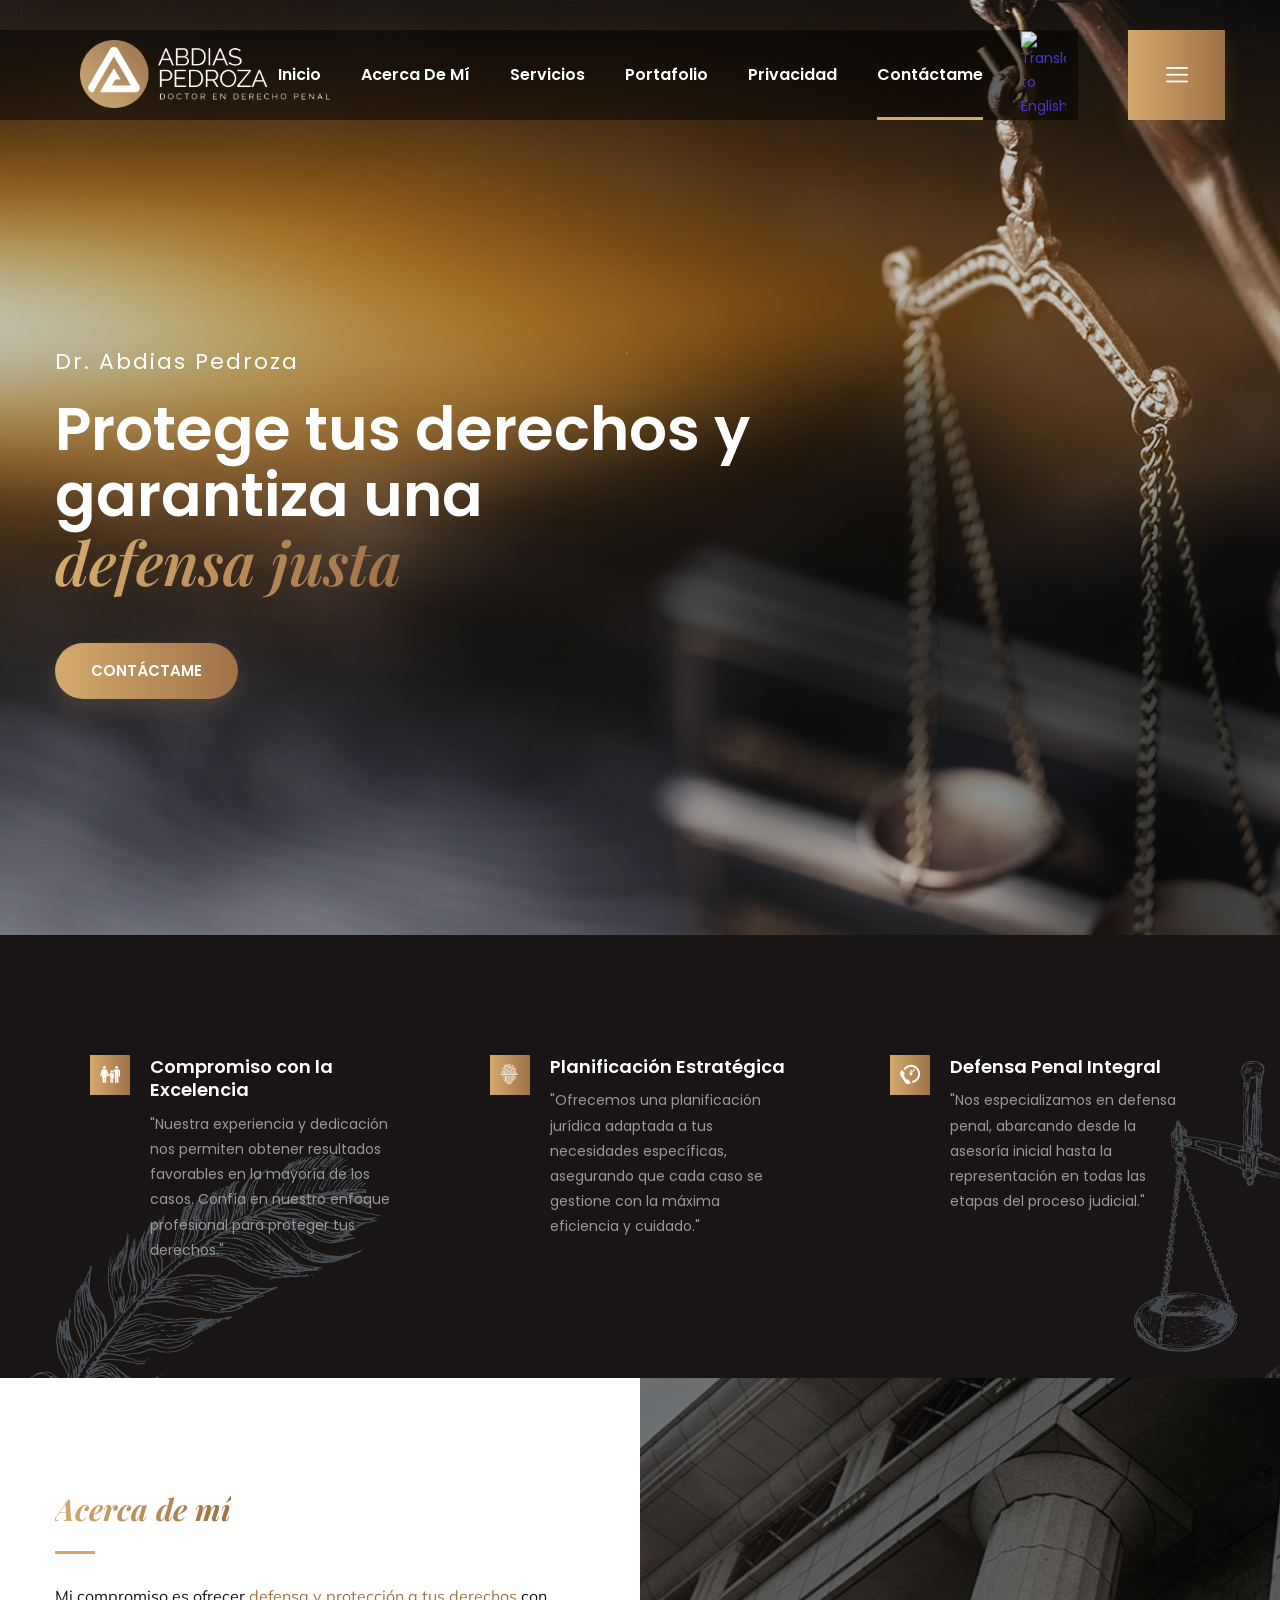
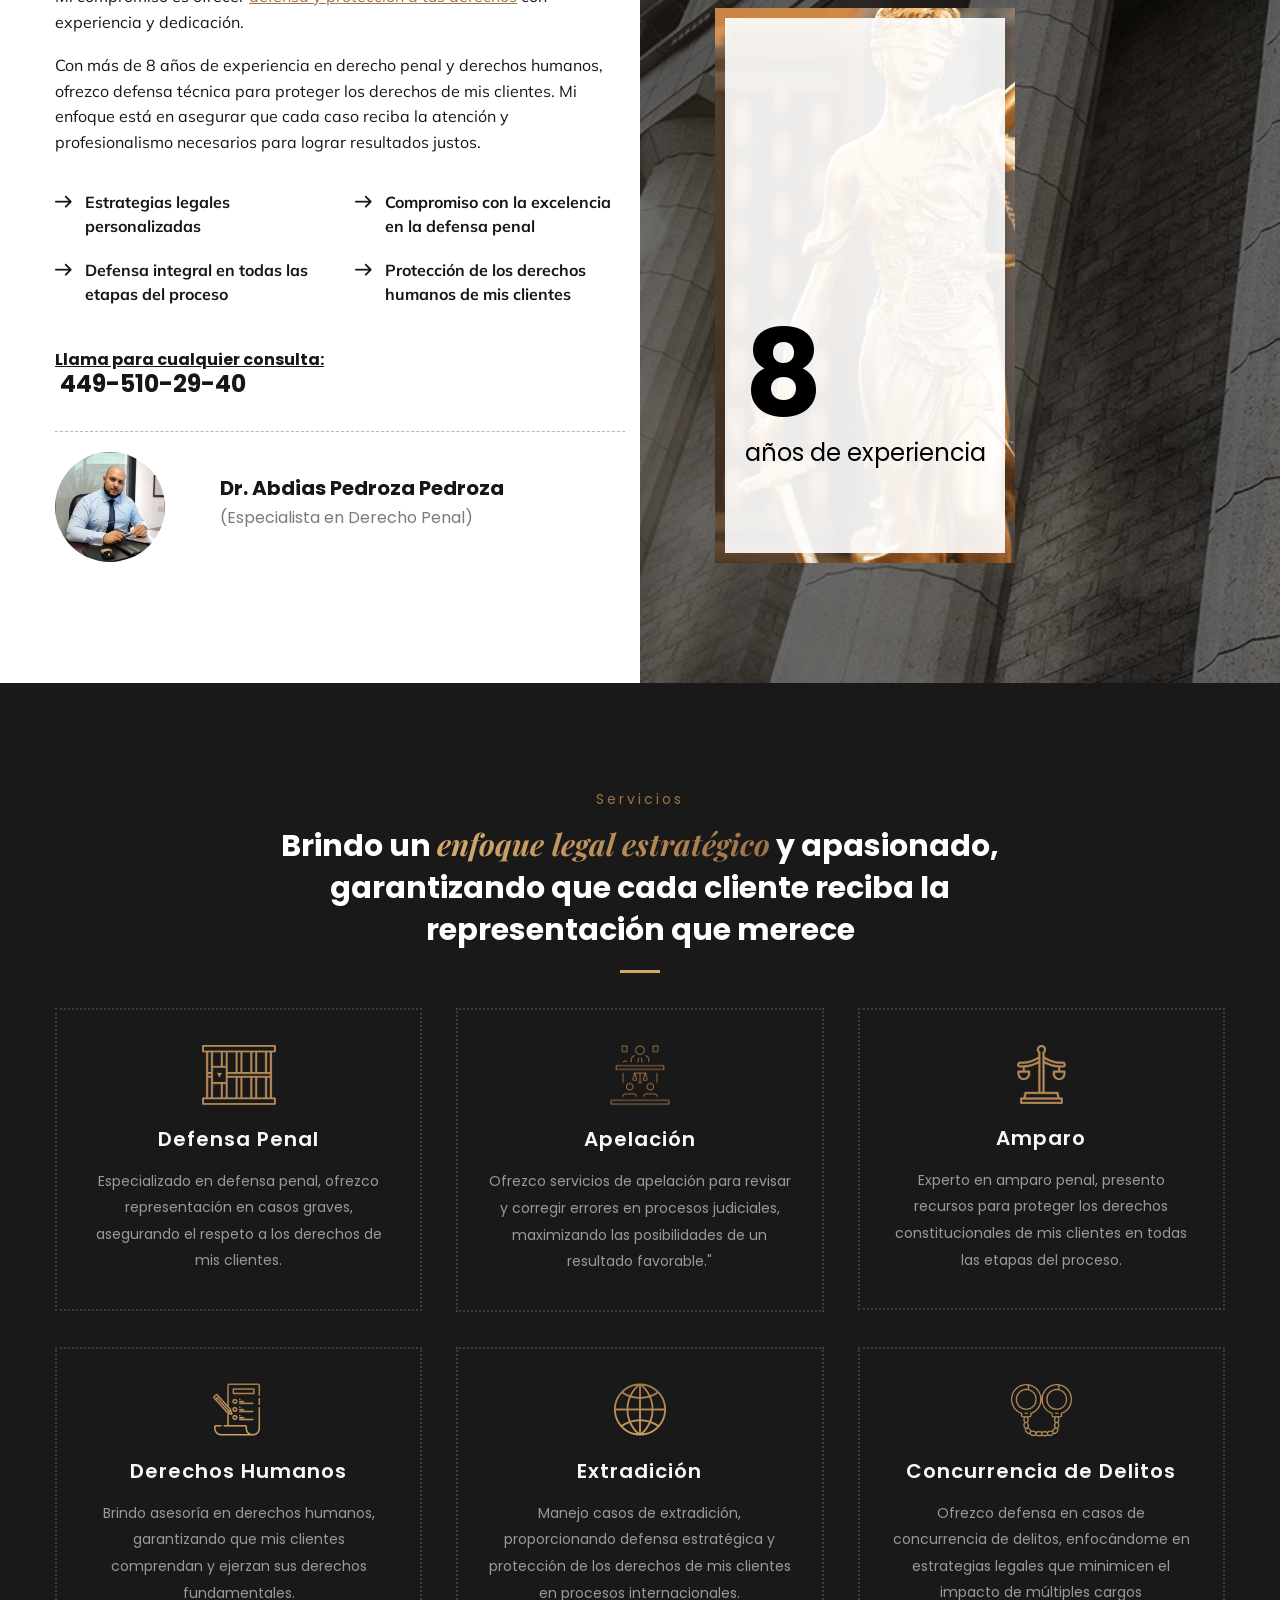
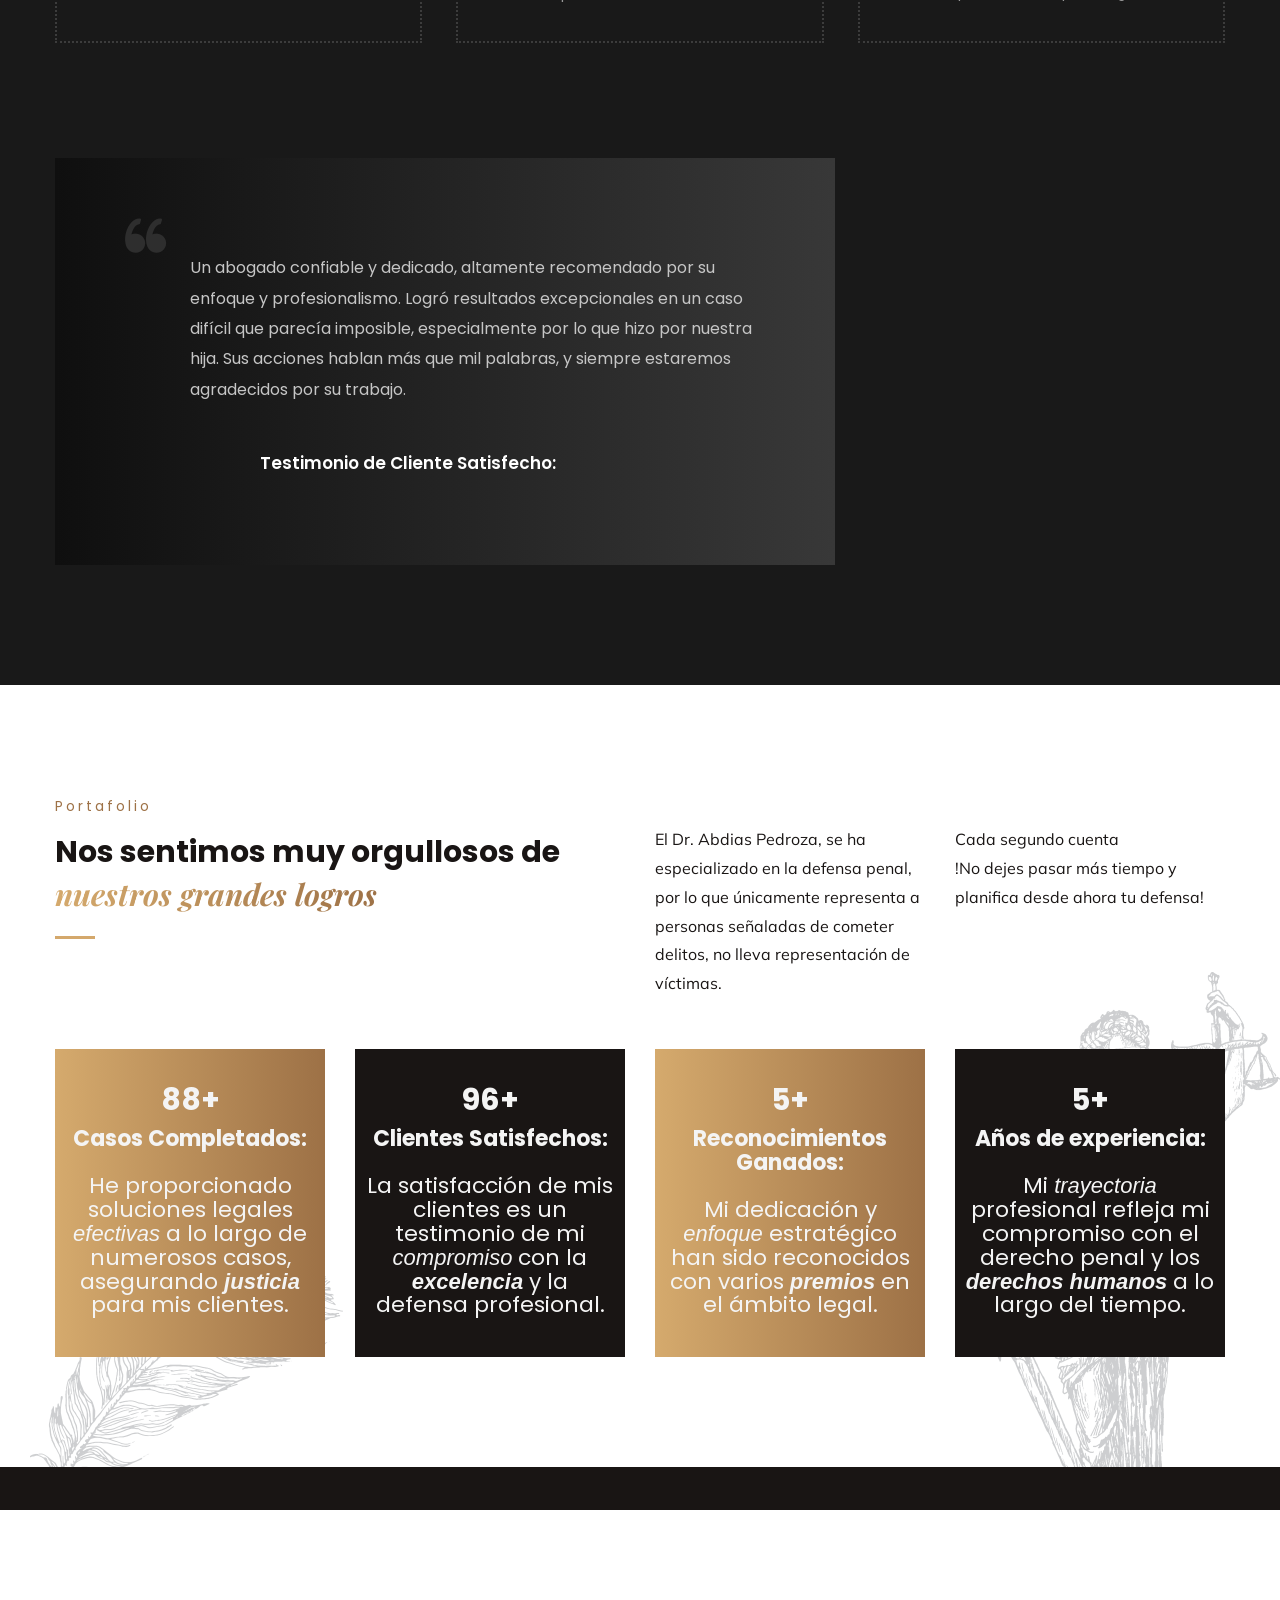
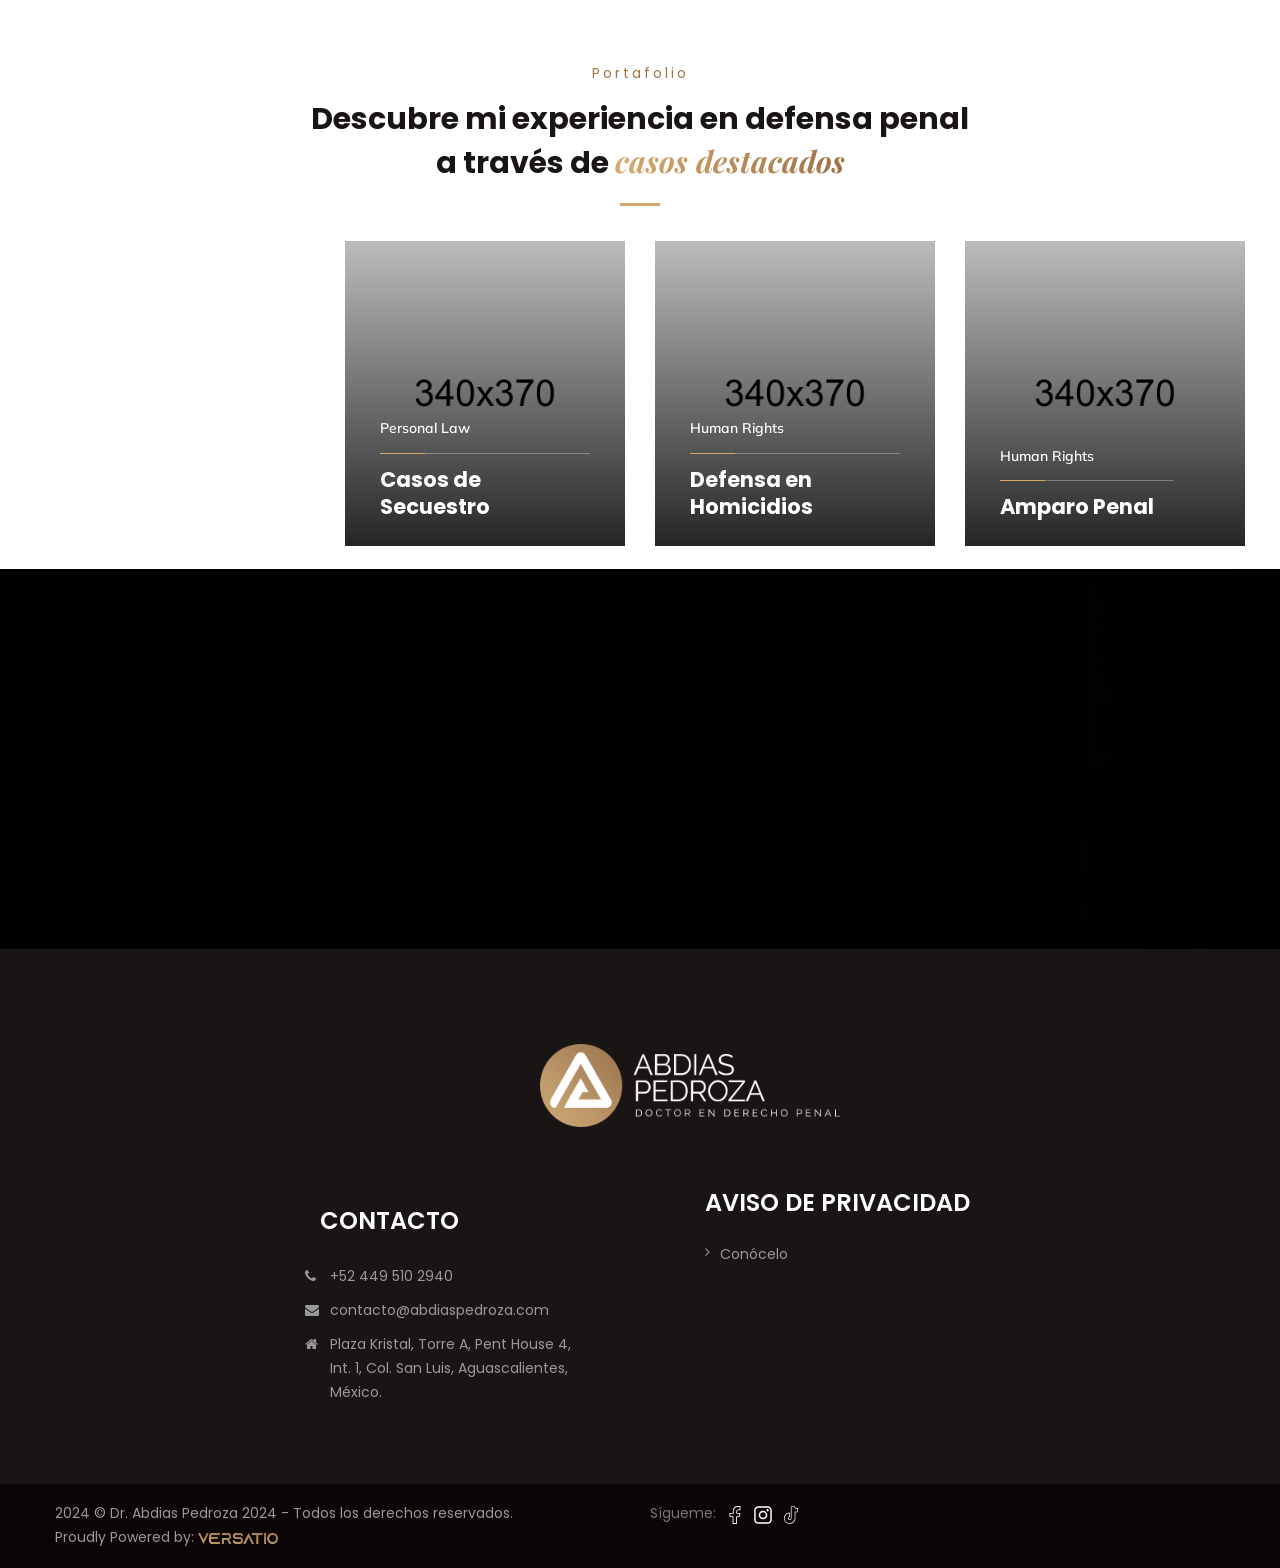
==== commit 32cf0de3: "gral update v.2" ====
--- a/index.html
+++ b/index.html
@@ -1237,13 +1237,13 @@
 						<div class="row clearfix">
 						
                         	<!--Footer Column-->
-                            <div class="footer-column col-lg-7 col-md-6 col-sm-12">
+                            <div class="footer-column col-lg-7 col-md-6 col-sm-12" style="margin-left: 200px;">
                                 <div class="footer-widget logo-widget">
 									<div class="logo">
-										<a href="index.html"><img src="images/icons/LoGo.png" alt="" style="width: 250px;"></a>
+										<a href="index.html"><img src="images/icons/LoGo.png" alt="" style="width: 300px; margin-left: 285px;"></a>
 									</div>
-									<div class="text"><h4>Contacto</h4></div>
-									<ul class="list-style-three">
+									<div class="text" style="padding-left: 65px; margin-top: 80px;"><h4>Contacto</h4></div>
+									<ul class="list-style-three" style="padding-left: 50px;">
 										<li><span class="icon fa fa-phone"></span>+52 449 510 2940</li>
 										<li><span class="icon fa fa-envelope"></span>contacto@abdiaspedroza.com</li>
 										<li><span class="icon fa fa-home"></span>Plaza Kristal, Torre A, Pent House 4, <br> Int. 1, Col. San Luis, Aguascalientes, <br> México.</li>
@@ -1254,14 +1254,14 @@
 							<!--Footer Column
                             <div class="footer-column col-lg-5 col-md-6 col-sm-12">
                                 <div class="footer-widget links-widget">
-									<h4>Links</h4>
-									<ul class="list-link">
-										<li><a href="">Home</a></li>
-										<li><a href="">Services</a></li>
-										<li><a href="">About us</a></li>
-										<li><a href="">Testimonials</a></li>
-										<li><a href="">News</a></li>
-										<li><a href="">Contact</a></li>
+									<a href="index.html"><img src="images/icons/LoGo.png" alt="" style="width: 210px;"></a>
+									<br>
+									<ul class="list-style-three">
+										<br>
+										<h4>CONTACTO</h4>
+										<li><span class="icon fa fa-phone"></span>+52 449 510 2940</li>
+										<li><span class="icon fa fa-envelope"></span>contacto@abdiaspedroza.com</li>
+										<li><span class="icon fa fa-home"></span>Plaza Kristal, Torre A, Pent House 4, <br> Int. 1, Col. San Luis, Aguascalientes, <br> México.</li>
 									</ul>
 								</div>
 							</div>-->
@@ -1274,7 +1274,7 @@
 						<div class="row clearfix">
 						
                         	<!--Footer Column-->
-                            <div class="footer-column col-lg-6 col-md-6 col-sm-12">
+                            <div class="footer-column col-lg-6 col-md-6 col-sm-12" style="margin-top: 145px; margin-left: 50px;">
                                 <div class="footer-widget links-widget">
 									<h4>Aviso de Privacidad</h4>
 									<ul class="list-link">
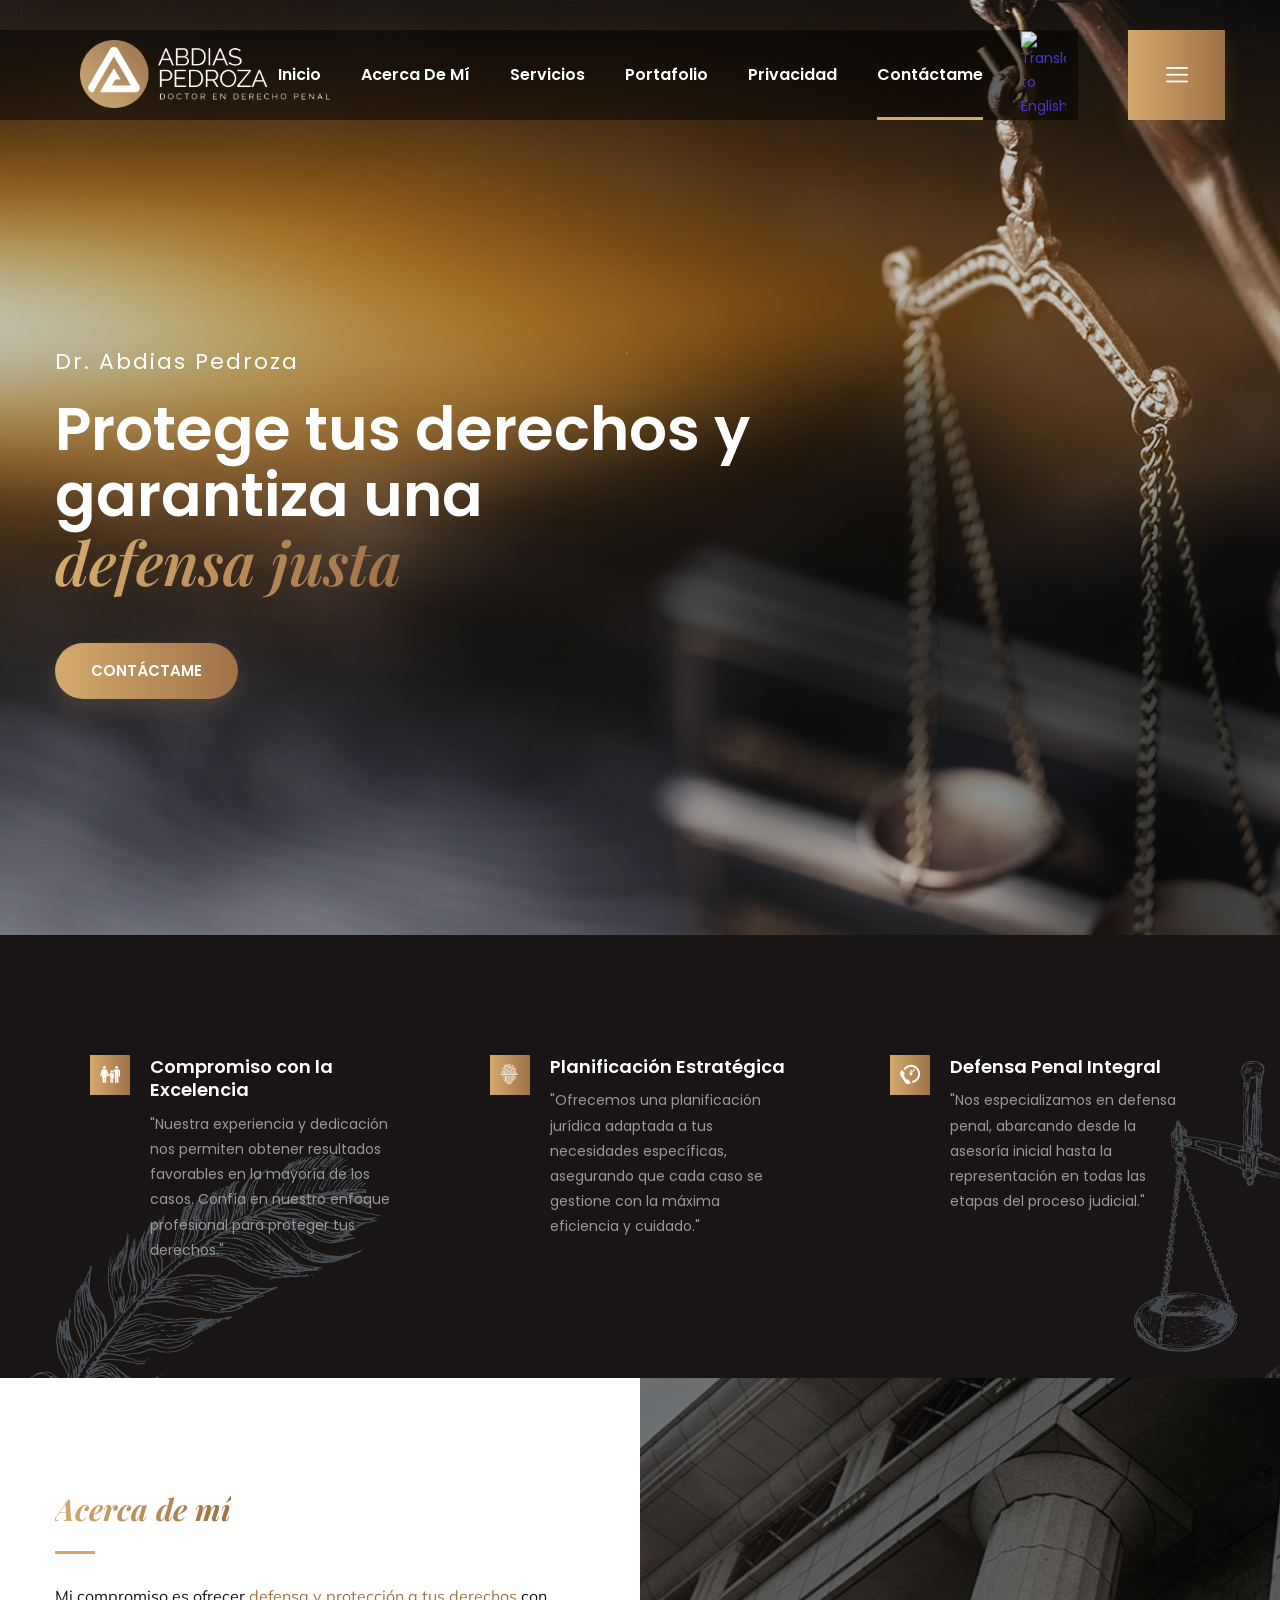
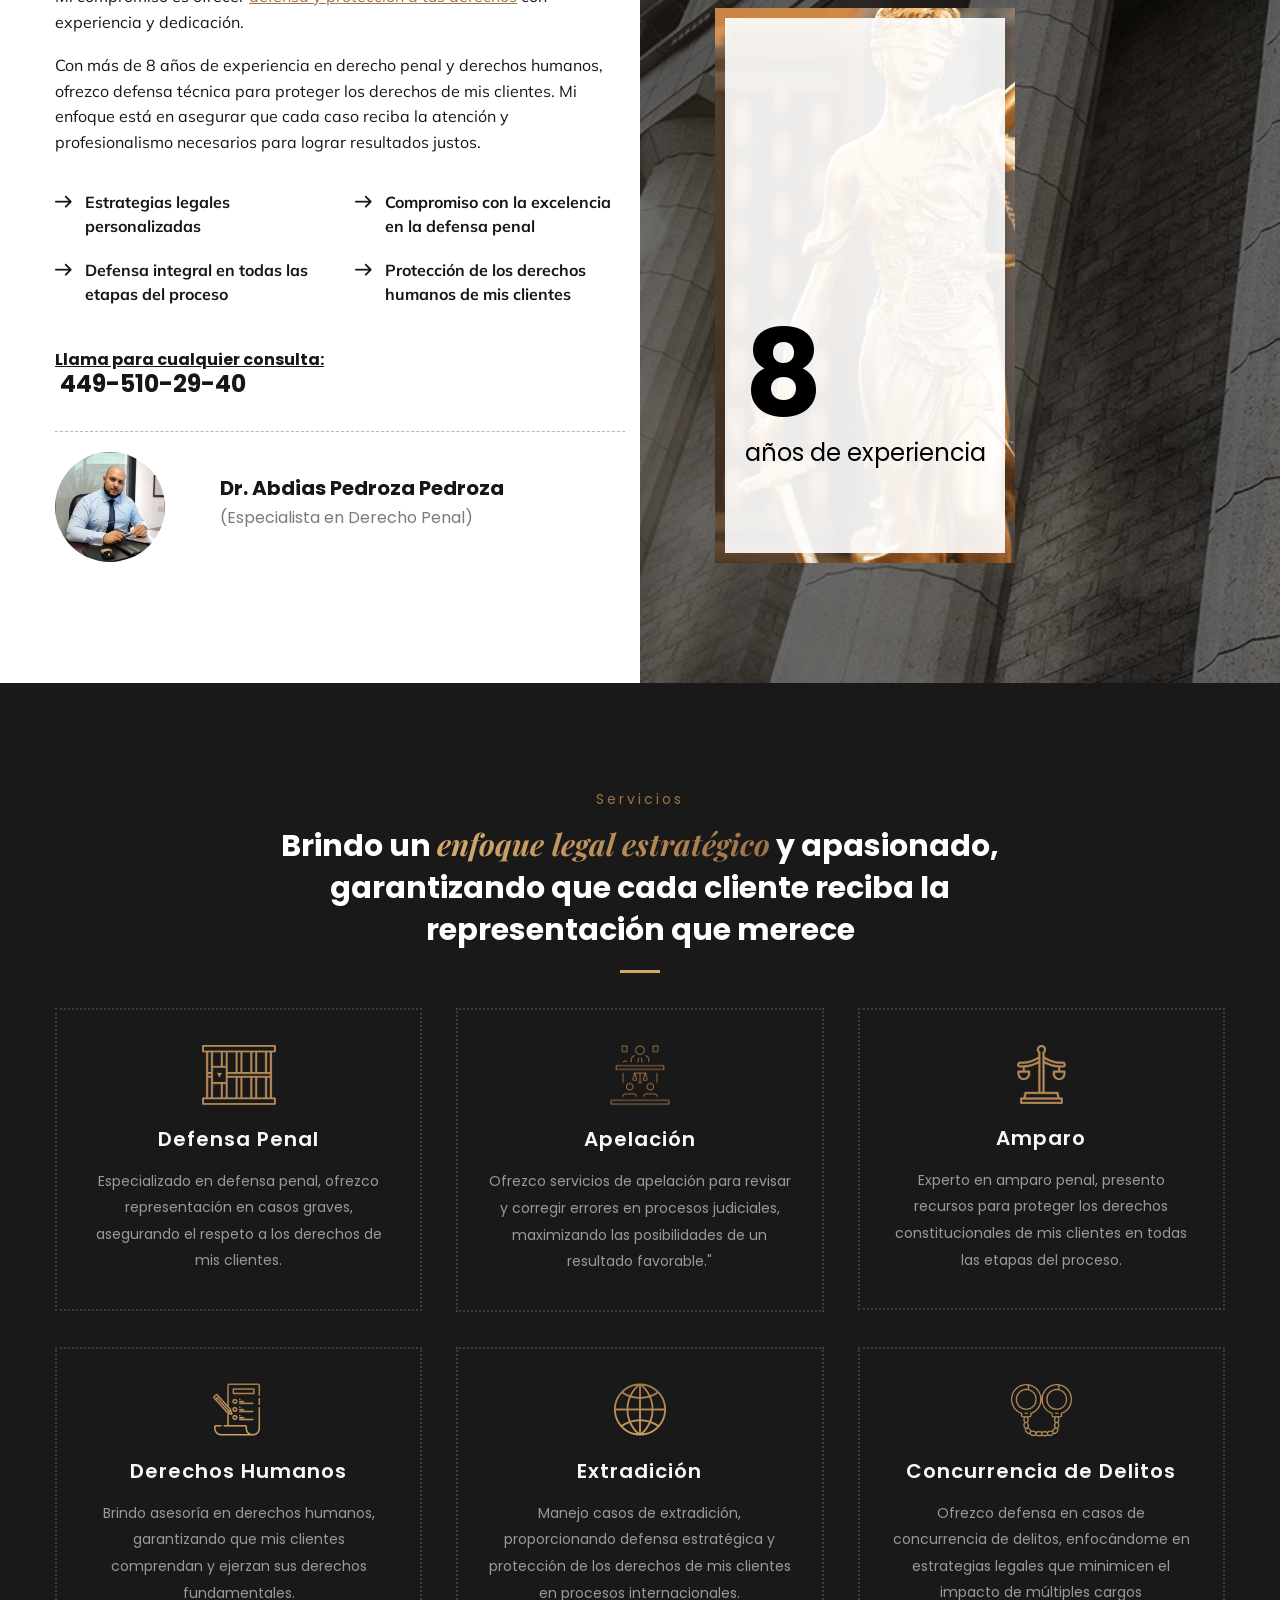
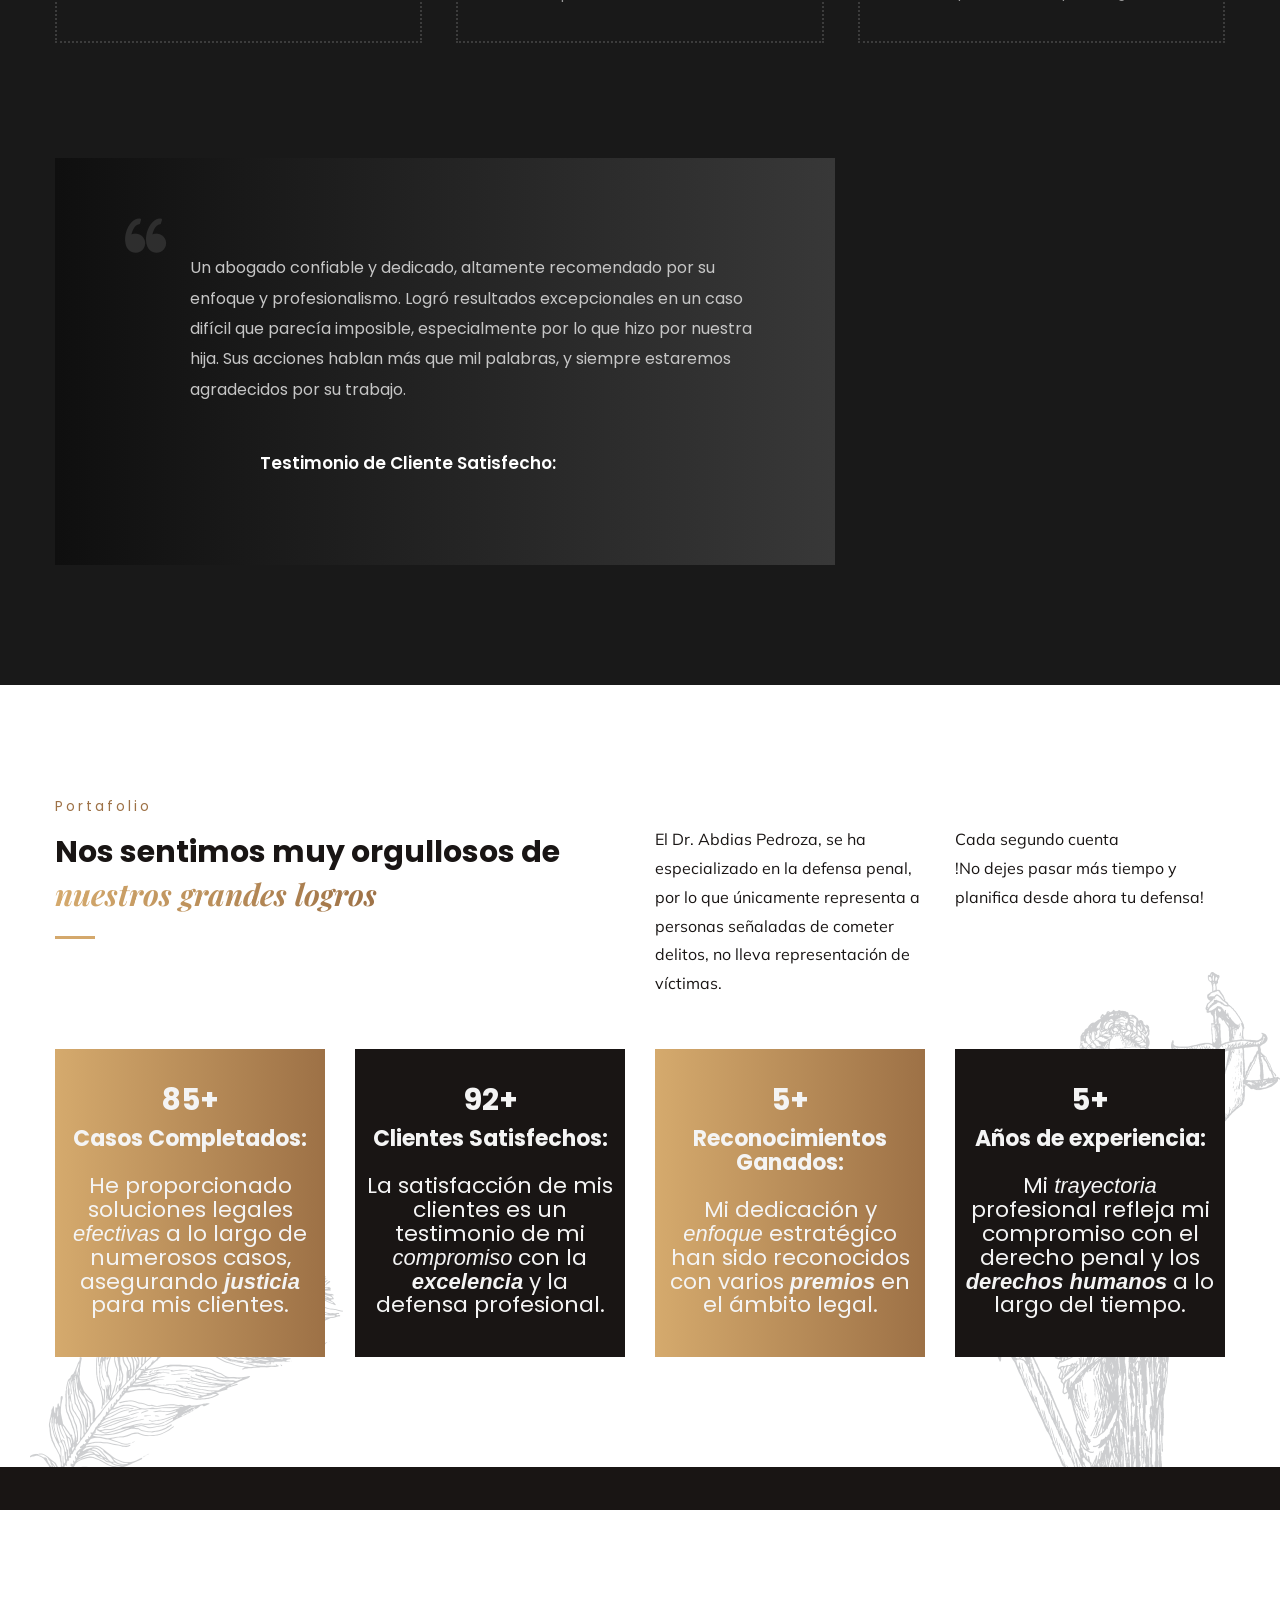
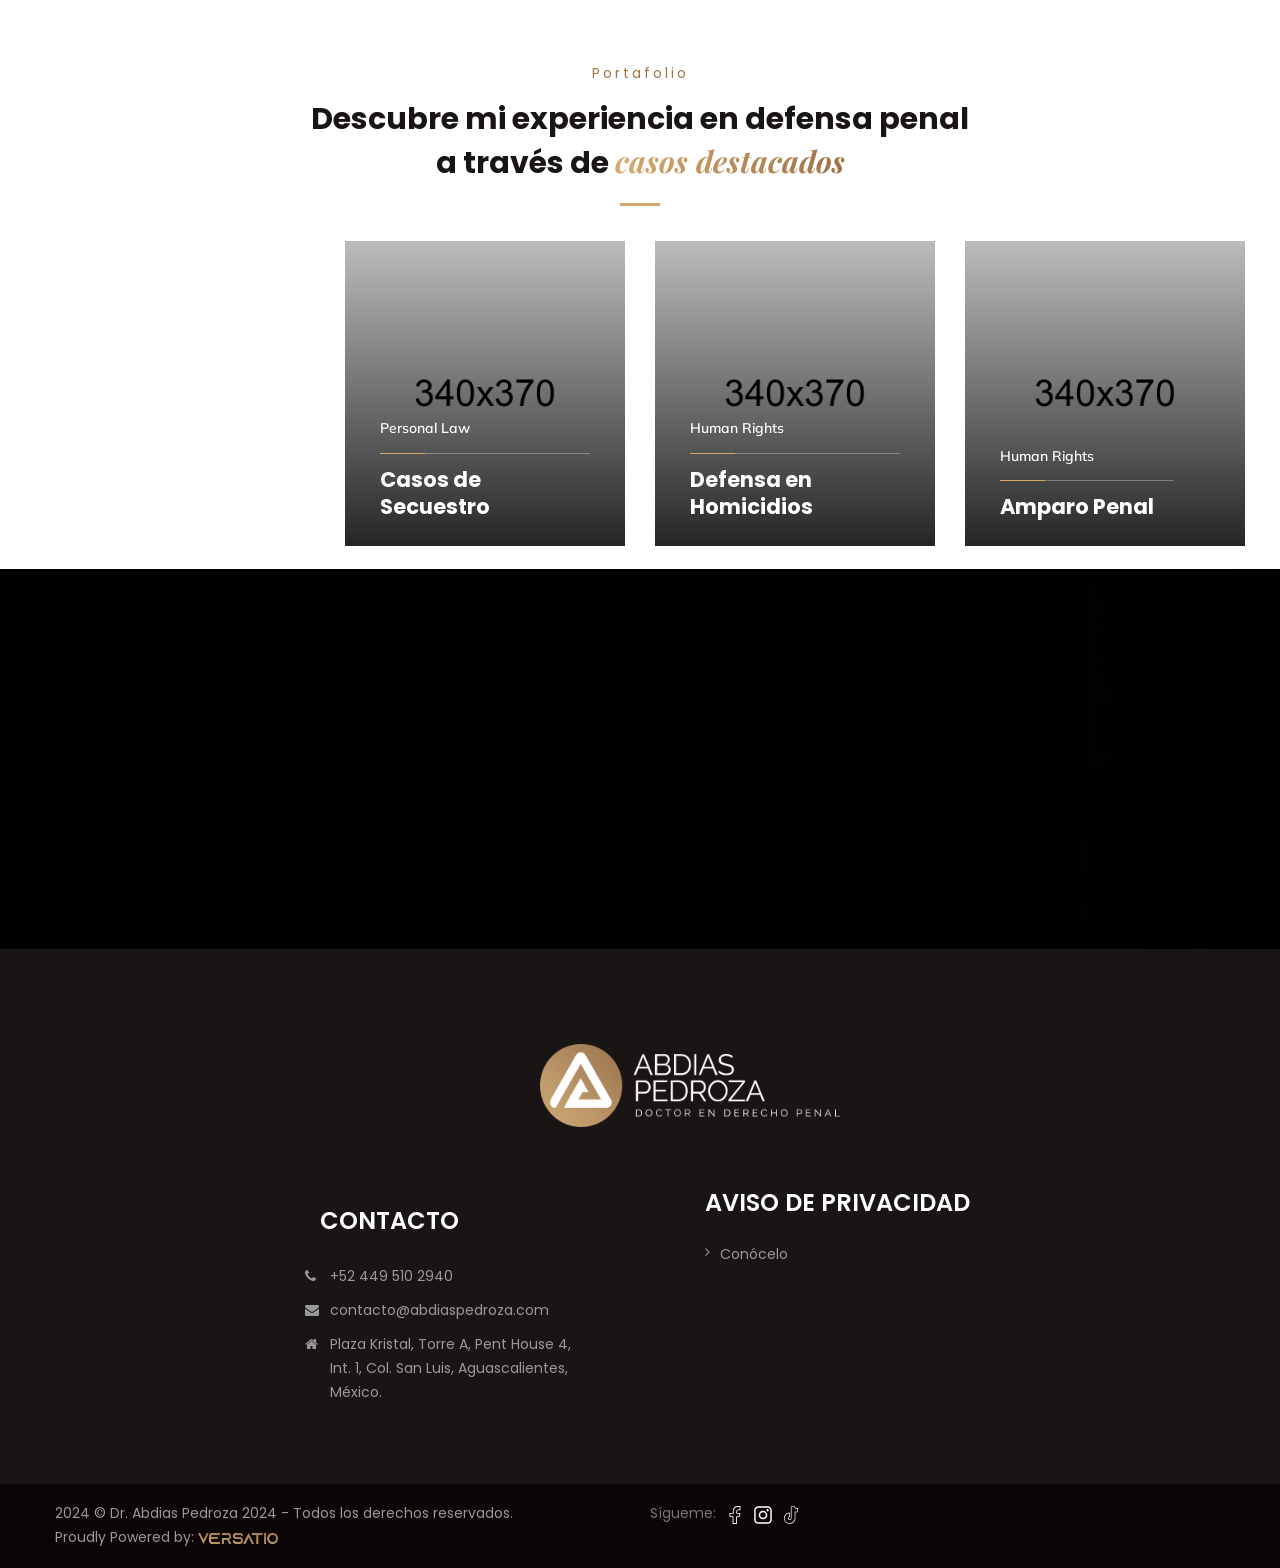
==== commit 882af235: "links aviso" ====
--- a/index.html
+++ b/index.html
@@ -108,7 +108,7 @@
 												<li><a href="portfolio-single.html">Portfolio Single</a></li>
 											</ul> -->
 										</li>
-										<li class="dropdown"><a href="services-detail.html">Privacidad</a>
+										<li class="dropdown"><a href="AvisoDePrivacidad.html">Privacidad</a>
 											<!-- <ul>
 												<li><a href="blog-list.html">Blog List</a></li>
 												<li><a href="blog-single.html">Blog Single</a></li>
@@ -1278,7 +1278,7 @@
                                 <div class="footer-widget links-widget">
 									<h4>Aviso de Privacidad</h4>
 									<ul class="list-link">
-										<li><a href="services-detail.html">Conócelo</a></li>
+										<li><a href="AvisoDePrivacidad.html">Conócelo</a></li>
 									</ul>
 								</div>
 							</div>
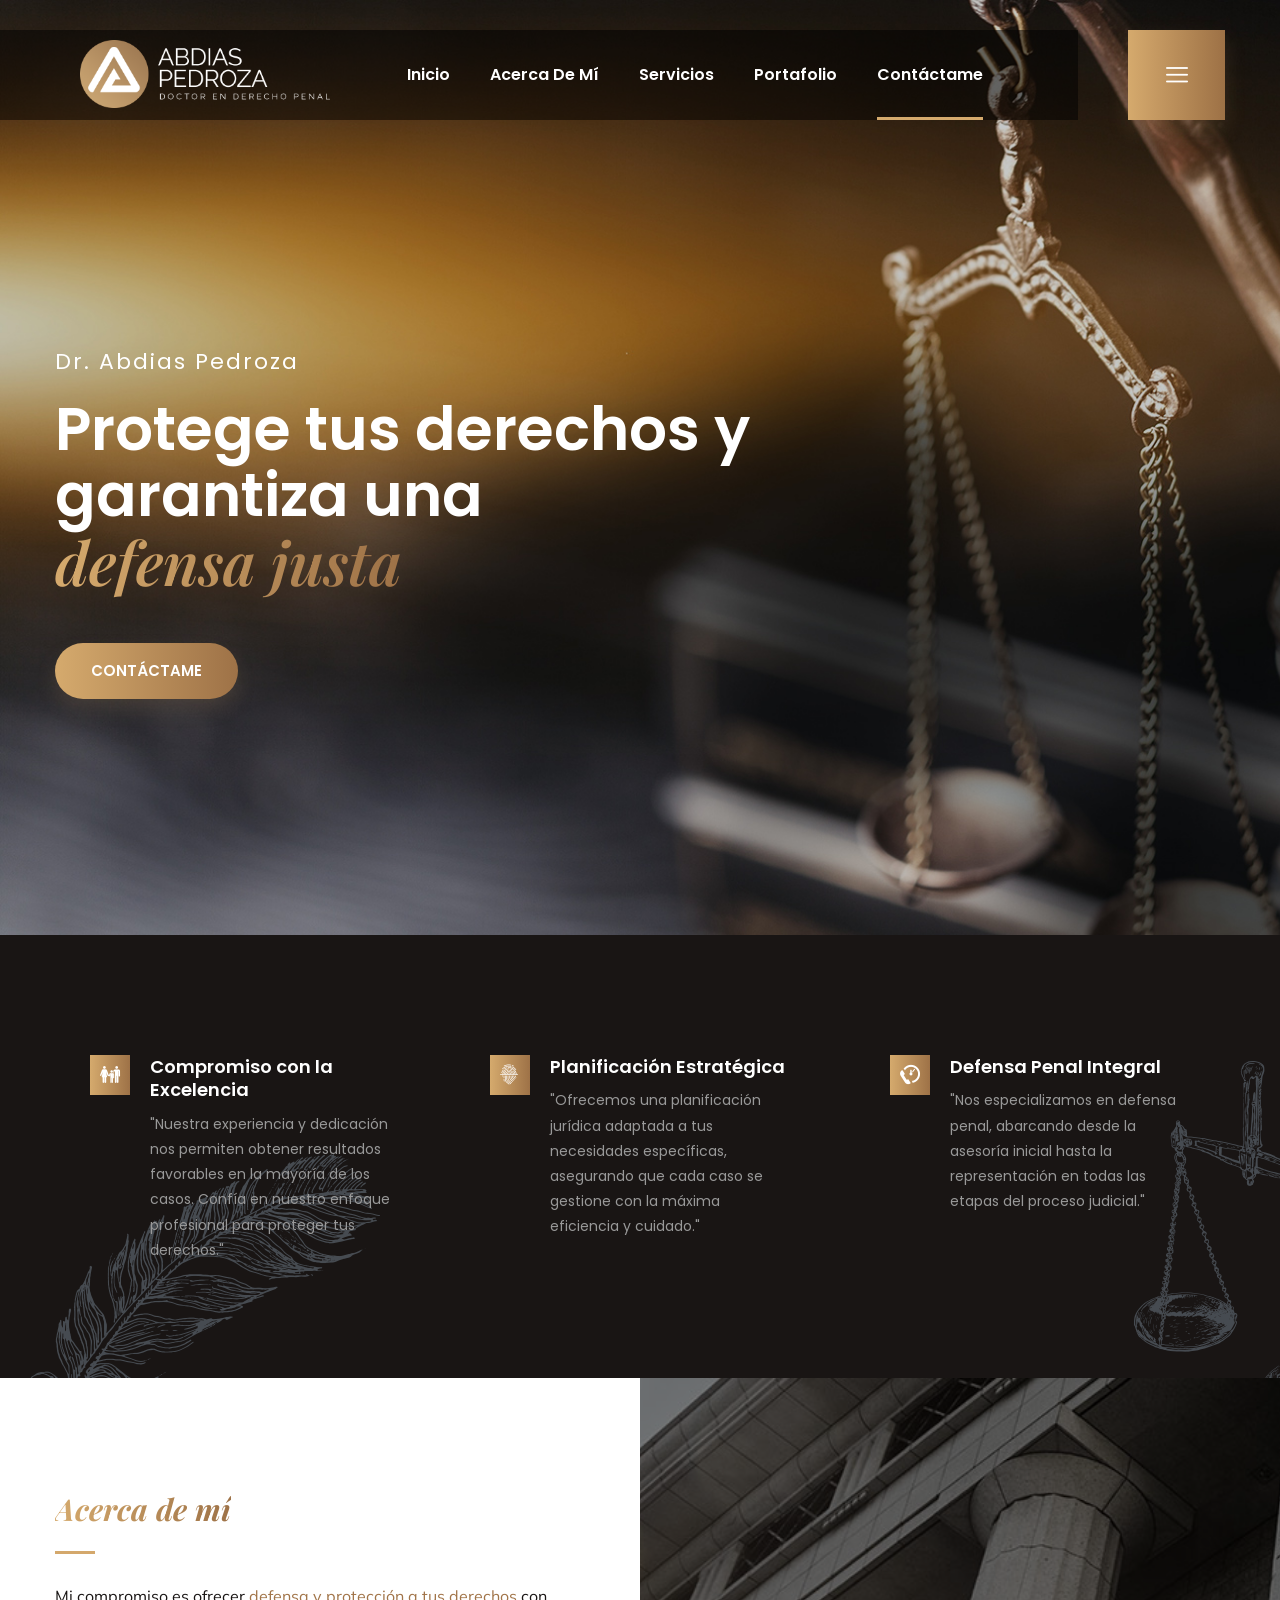
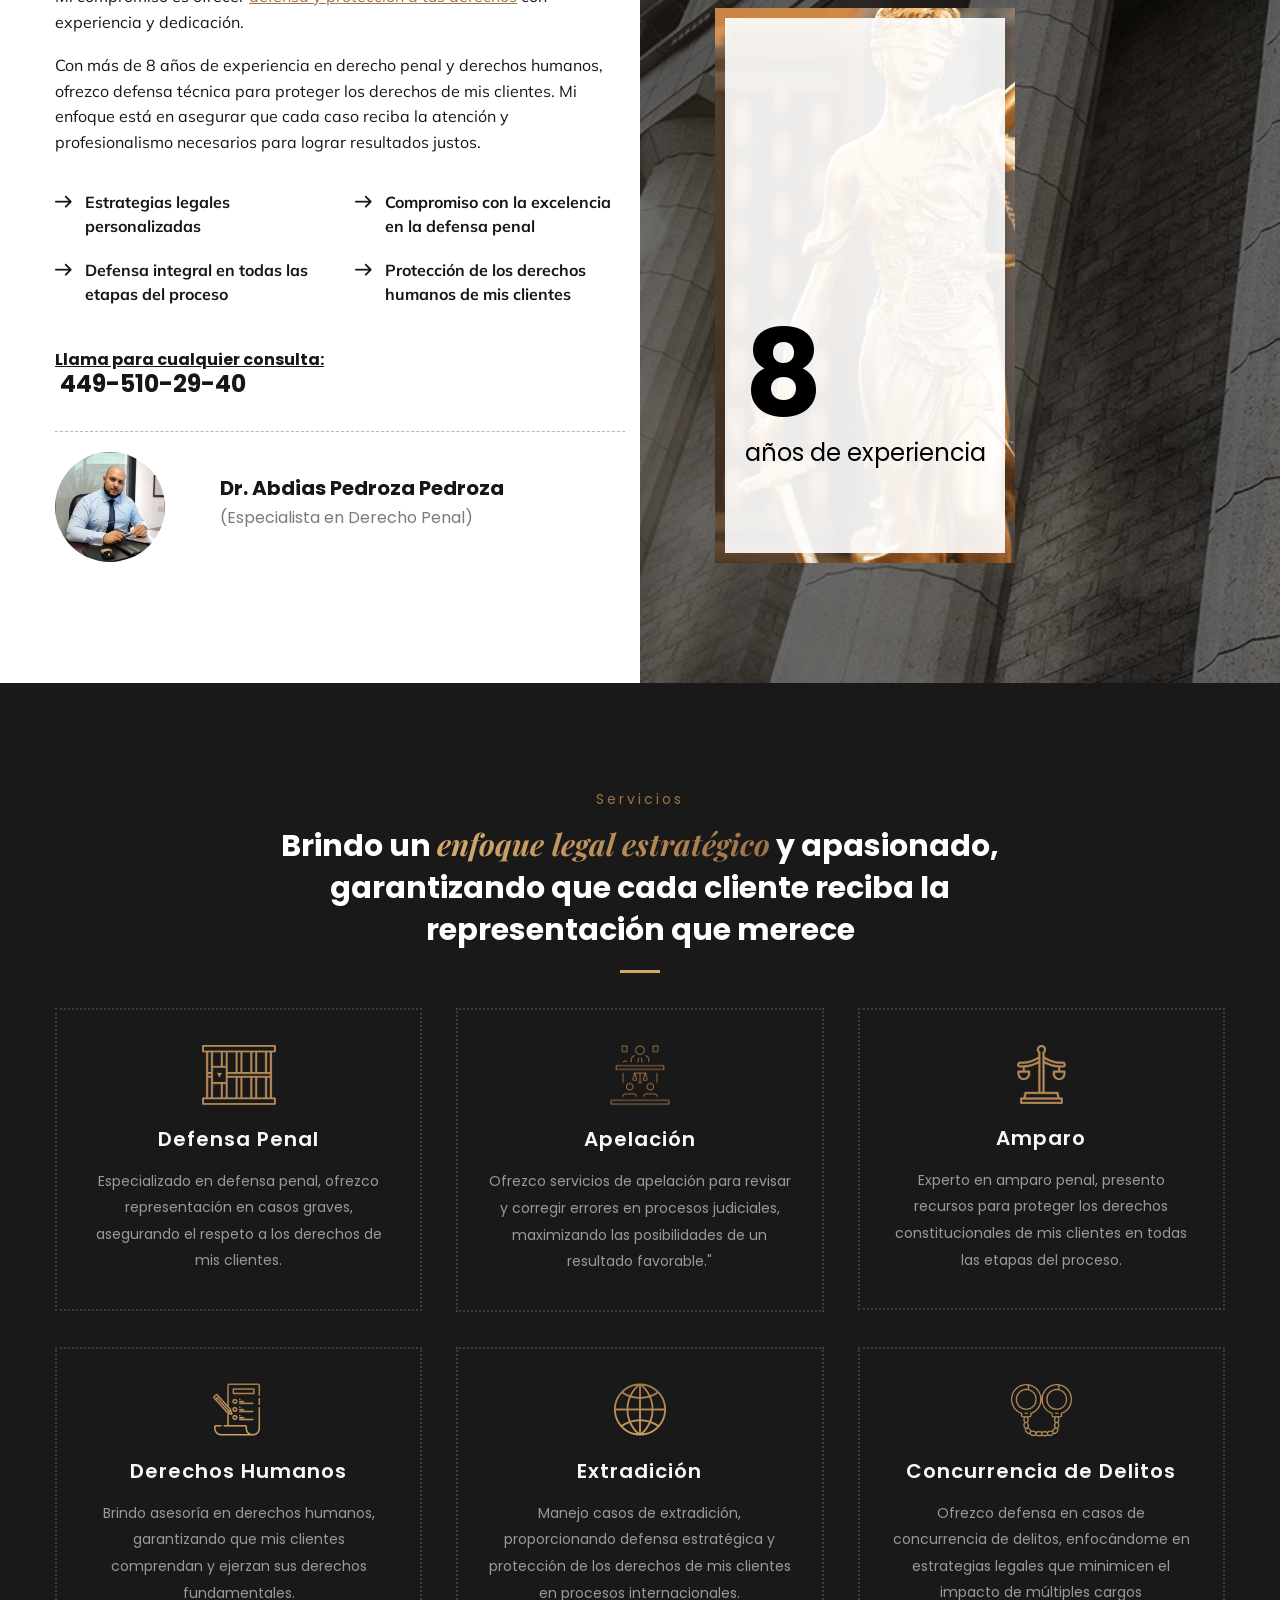
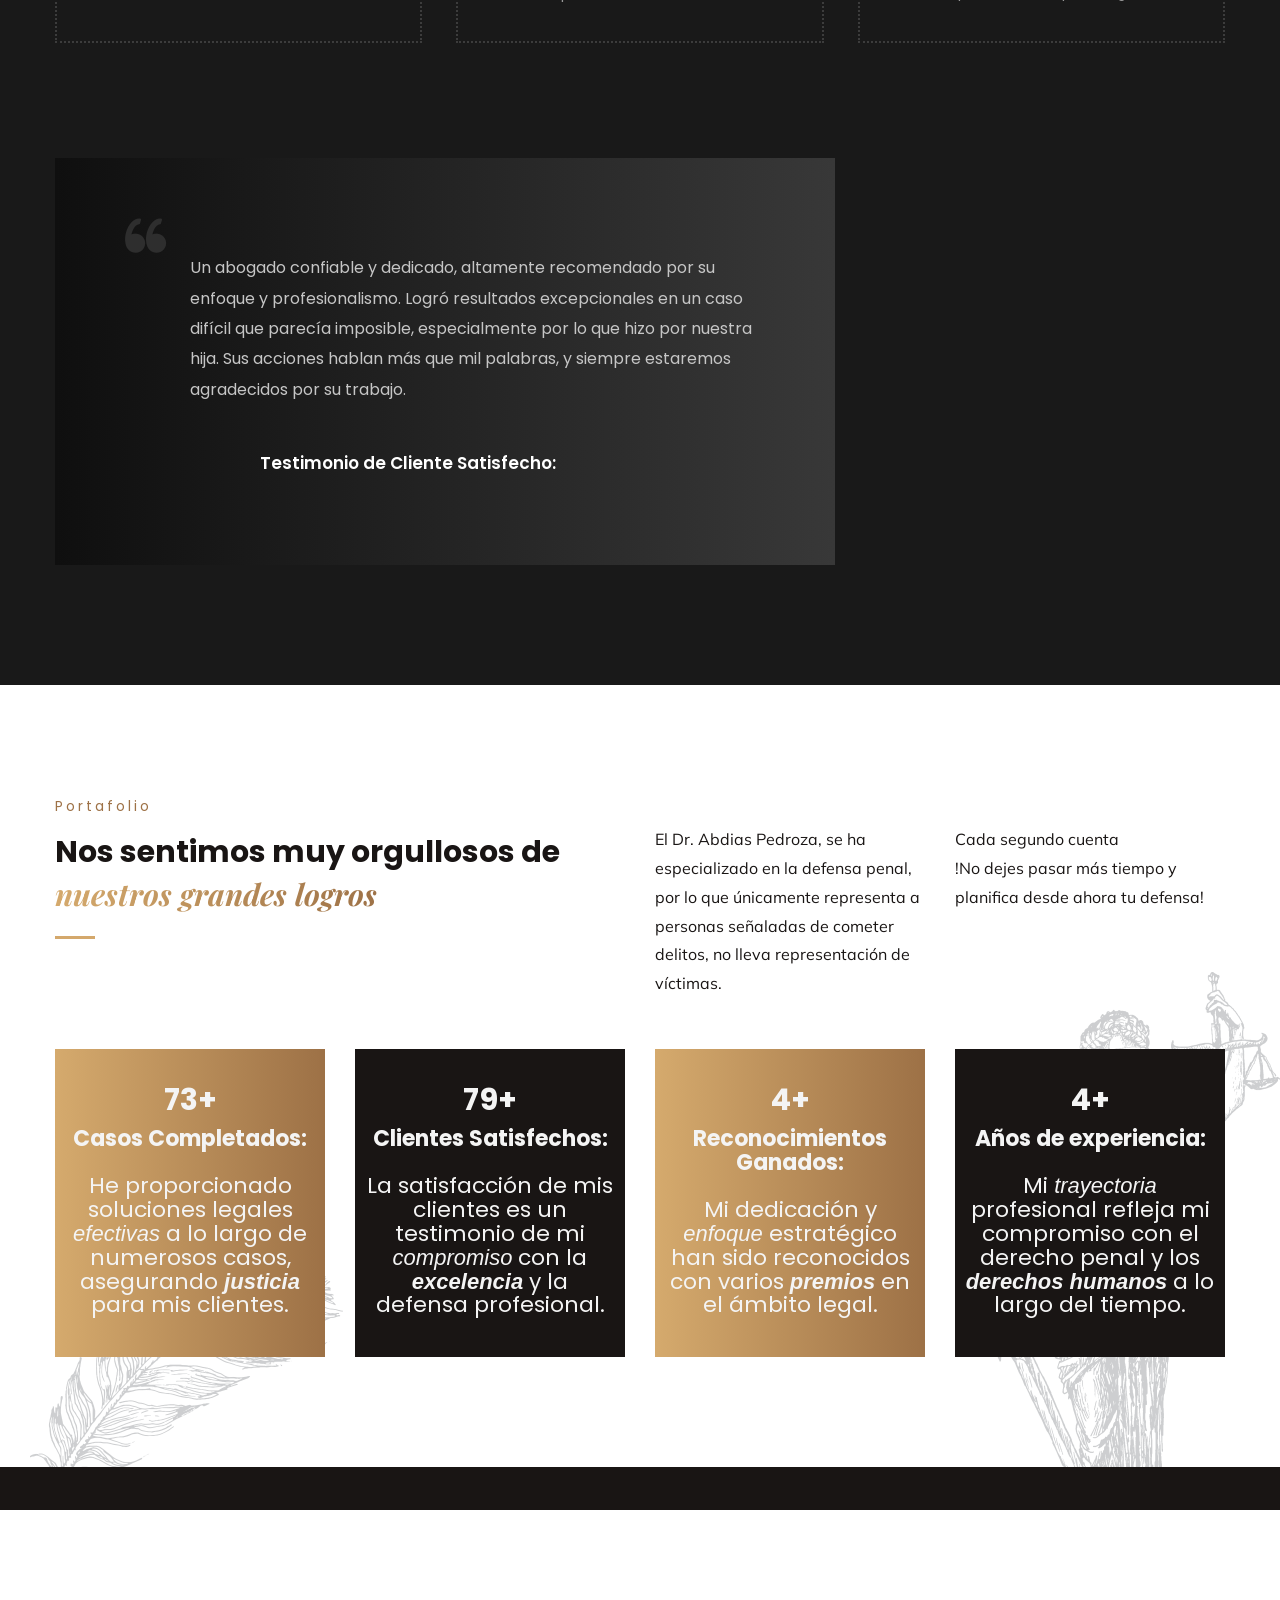
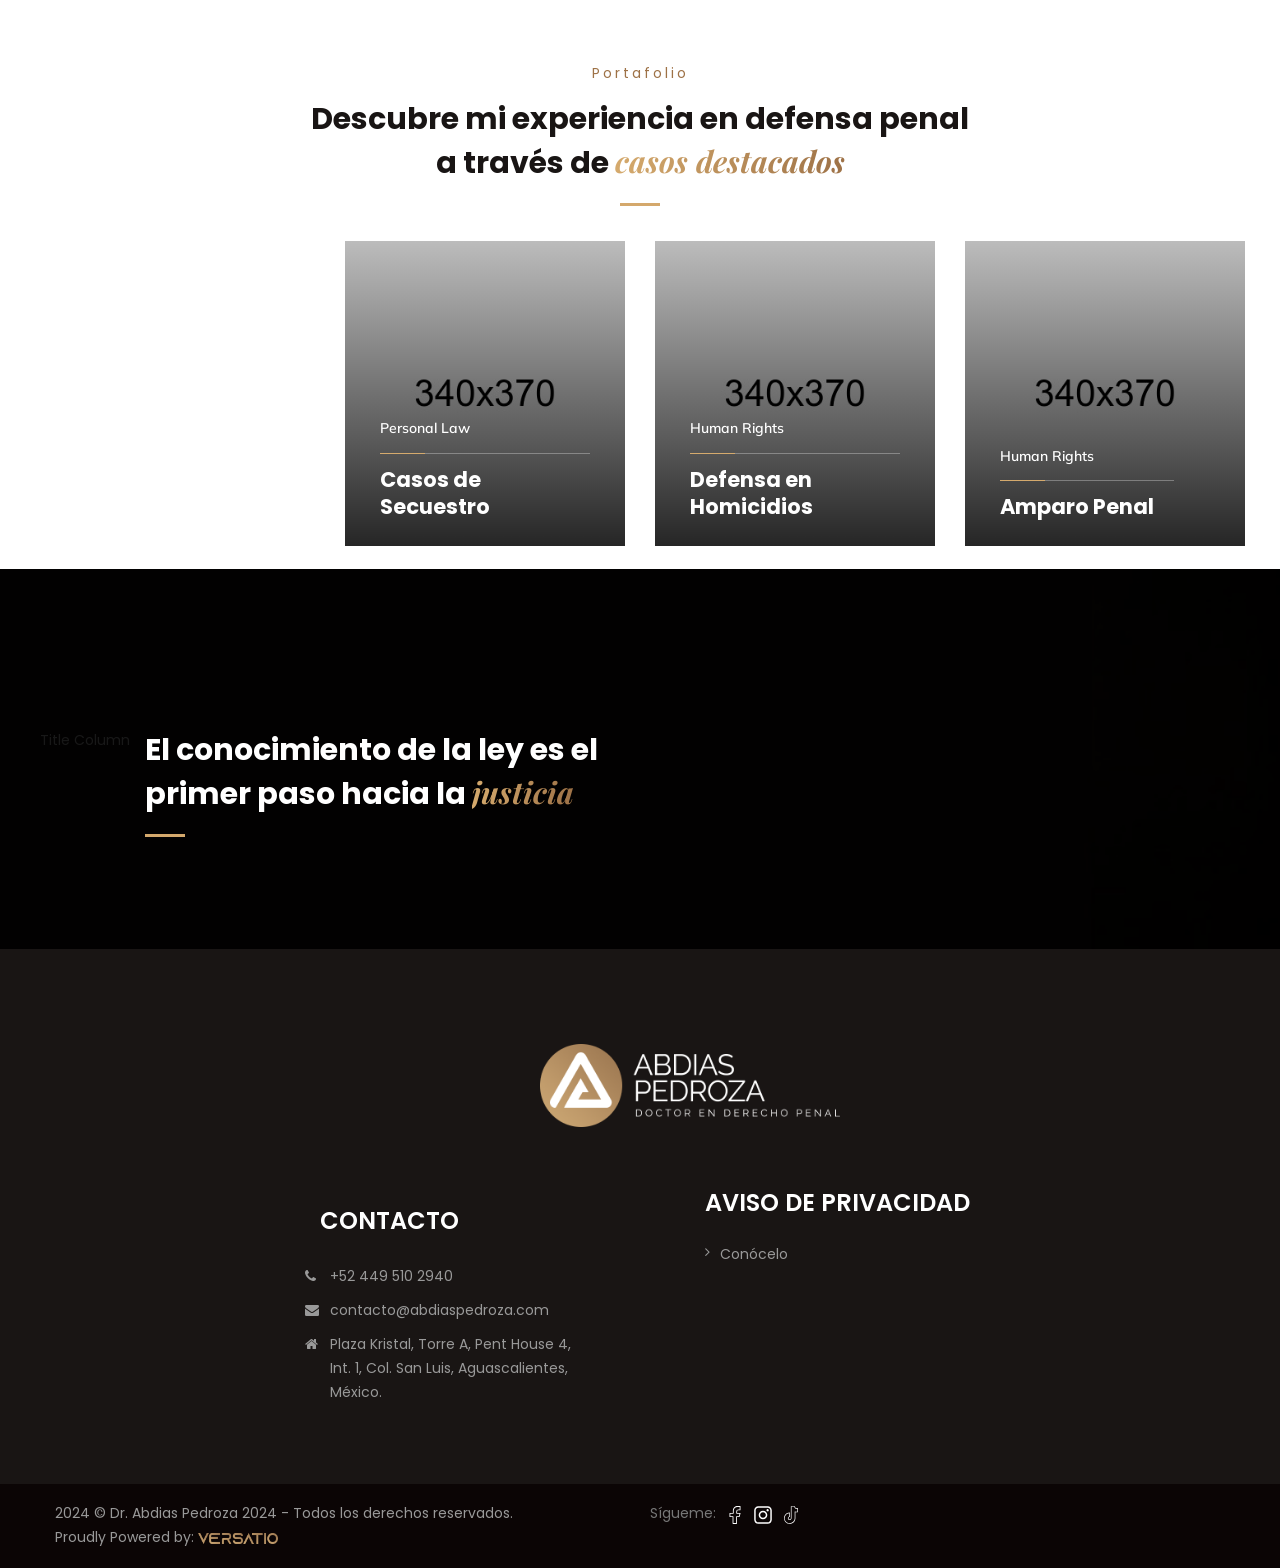
==== commit 1020d807: "gral update v3.1" ====
--- a/index.html
+++ b/index.html
@@ -108,13 +108,13 @@
 												<li><a href="portfolio-single.html">Portfolio Single</a></li>
 											</ul> -->
 										</li>
-										<li class="dropdown"><a href="AvisoDePrivacidad.html">Privacidad</a>
-											<!-- <ul>
+										<!-- <li class="dropdown"><a href="AvisoDePrivacidad.html">Privacidad</a>
+											<ul>
 												<li><a href="blog-list.html">Blog List</a></li>
 												<li><a href="blog-single.html">Blog Single</a></li>
-											</ul> -->
-										</li>
-										<li class="current"><a href="contact.html">Contáctame</a></li>
+											</ul>
+										</li> -->
+										<li class="current"><a href="contacto.html">Contáctame</a></li>
 									</ul>
 								
 								</div>
@@ -125,9 +125,9 @@
 								<div class="nav-toggler"><div class="nav-btn hidden-bar-opener"><span class="flaticon-menu"></span></div></div>
 							</div>
 							
-							<a href="#" onclick="translatePageToEnglish();" class="flag-icon">
+							<!-- <a href="#" onclick="translatePageToEnglish();" class="flag-icon">
 								<img src="https://upload.wikimedia.org/wikipedia/en/a/a4/Flag_of_the_United_States.svg" alt="Translate to English" width="30px">
-							</a>
+							</a> -->
 							
 							
 
@@ -190,7 +190,7 @@
 											<li><a href="blog-single.html">Blog Single</a></li>
 										</ul> 
 									</li> -->
-									<li class="current"><a href="contact.html">Contáctame</a></li>
+									<li class="current"><a href="contacto.html">Contáctame</a></li>
 								</ul>
 							</div>
 						</nav><!-- Main Menu End-->
@@ -258,7 +258,7 @@
 					<div class="content">
 						<div class="title">Dr. Abdias Pedroza</div>
 						<h1>Protege tus derechos y <br>garantiza una <br><span>defensa justa</span></h1>
-						<a href="contact.html" class="theme-btn btn-style-one">Contáctame</a>
+						<a href="contacto.html" class="theme-btn btn-style-one">Contáctame</a>
 					</div>
 				</div>
 			</div>
@@ -268,7 +268,7 @@
 					<div class="content">
 						<div class="title">Dr. Abdias Pedroza</div>
 						<h1>Defensor particular<br> en  <span>materia penal</span></h1>
-						<a href="contact.html" class="theme-btn btn-style-one">Contáctame</a>
+						<a href="contacto.html" class="theme-btn btn-style-one">Contáctame</a>
 					</div>
 				</div>
 			</div>
@@ -279,7 +279,7 @@
 						<div class="title">Dr. Abdias Pedroza</div>
 						<h1>Protege tus intereses y asegura <span>una defensa implacable</span>
 							</h1>
-						<a href="contact.html" class="theme-btn btn-style-one">Contáctame</a>
+						<a href="contacto.html" class="theme-btn btn-style-one">Contáctame</a>
 					</div>
 				</div>
 			</div>
@@ -1046,22 +1046,22 @@
 	<!-- End Portfolio Section -->
 	<br>
 	<!-- Form Section --> 
-	<section class="contact-info-section" style="background-image:url(images/background/books.jpg); height: 380px;">
+	<section class="contact-info-section" style="background-image:url(images/background/booksFormat.png); height: 380px;">
 			<div class="container">
 			<!-- Upper Content -->
 			<div class="upper-content">
 				<div class="row clearfix">
 					
-					<!-- Title Column 
+					 Title Column 
 					<div class="title-column col-lg-5 col-md-12 col-sm-12">
 						<div class="inner-column">
-							Sec Title 
+							<!-- Sec Title  -->
 							<div class="section-title light">
-								<div class="title">Contact us</div>
-								<h3>Feel free to ask somthing <br> we are <span>here</span></h3>
-							</div>
-						</div>
-					</div>-->
+								<!-- <div class="title">Contact us</div> -->
+								<h3 style="margin-bottom: 20px;">El conocimiento de la ley es el <br>primer paso hacia la <span><i>justicia</i></span></h3>
+							</div>
+						</div>
+					</div>
 					
 					<!-- Info Column -->
 					<!-- <div class="info-column col-lg-7 col-md-12 col-sm-12">
@@ -1082,7 +1082,7 @@
 								</div>
 							</div>
 						</div>
-					</div> -->
+					</div> 
 					
 				</div>
 			</div>
@@ -1213,7 +1213,7 @@
 				<h2>Subscribe Your Email for Newsletter <br> & Promotion</h2>
 				 Subscribe Form 
 				<div class="subscribe-form">
-					<form method="post" action="contact.html">
+					<form method="post" action="contacto.html">
 						<div class="form-group">
 							<input type="email" name="email" value="" placeholder="Email address.." required>
 							<button type="submit" class="theme-btn subscribe-btn">Subscribe</button>
@@ -1338,7 +1338,7 @@
 
 <div id="google_translate_element" style="display:none;"></div>
 
-<script type="text/javascript">
+<!-- <script type="text/javascript">
 	function googleTranslateElementInit() {
 	  new google.translate.TranslateElement({pageLanguage: 'es'}, 'google_translate_element');
 	}
@@ -1354,7 +1354,7 @@
             googleTranslateElement.dispatchEvent(new Event('change')); // Dispara el evento de cambio
         }
     }
-</script>
+</script> -->
 
 
 </body>
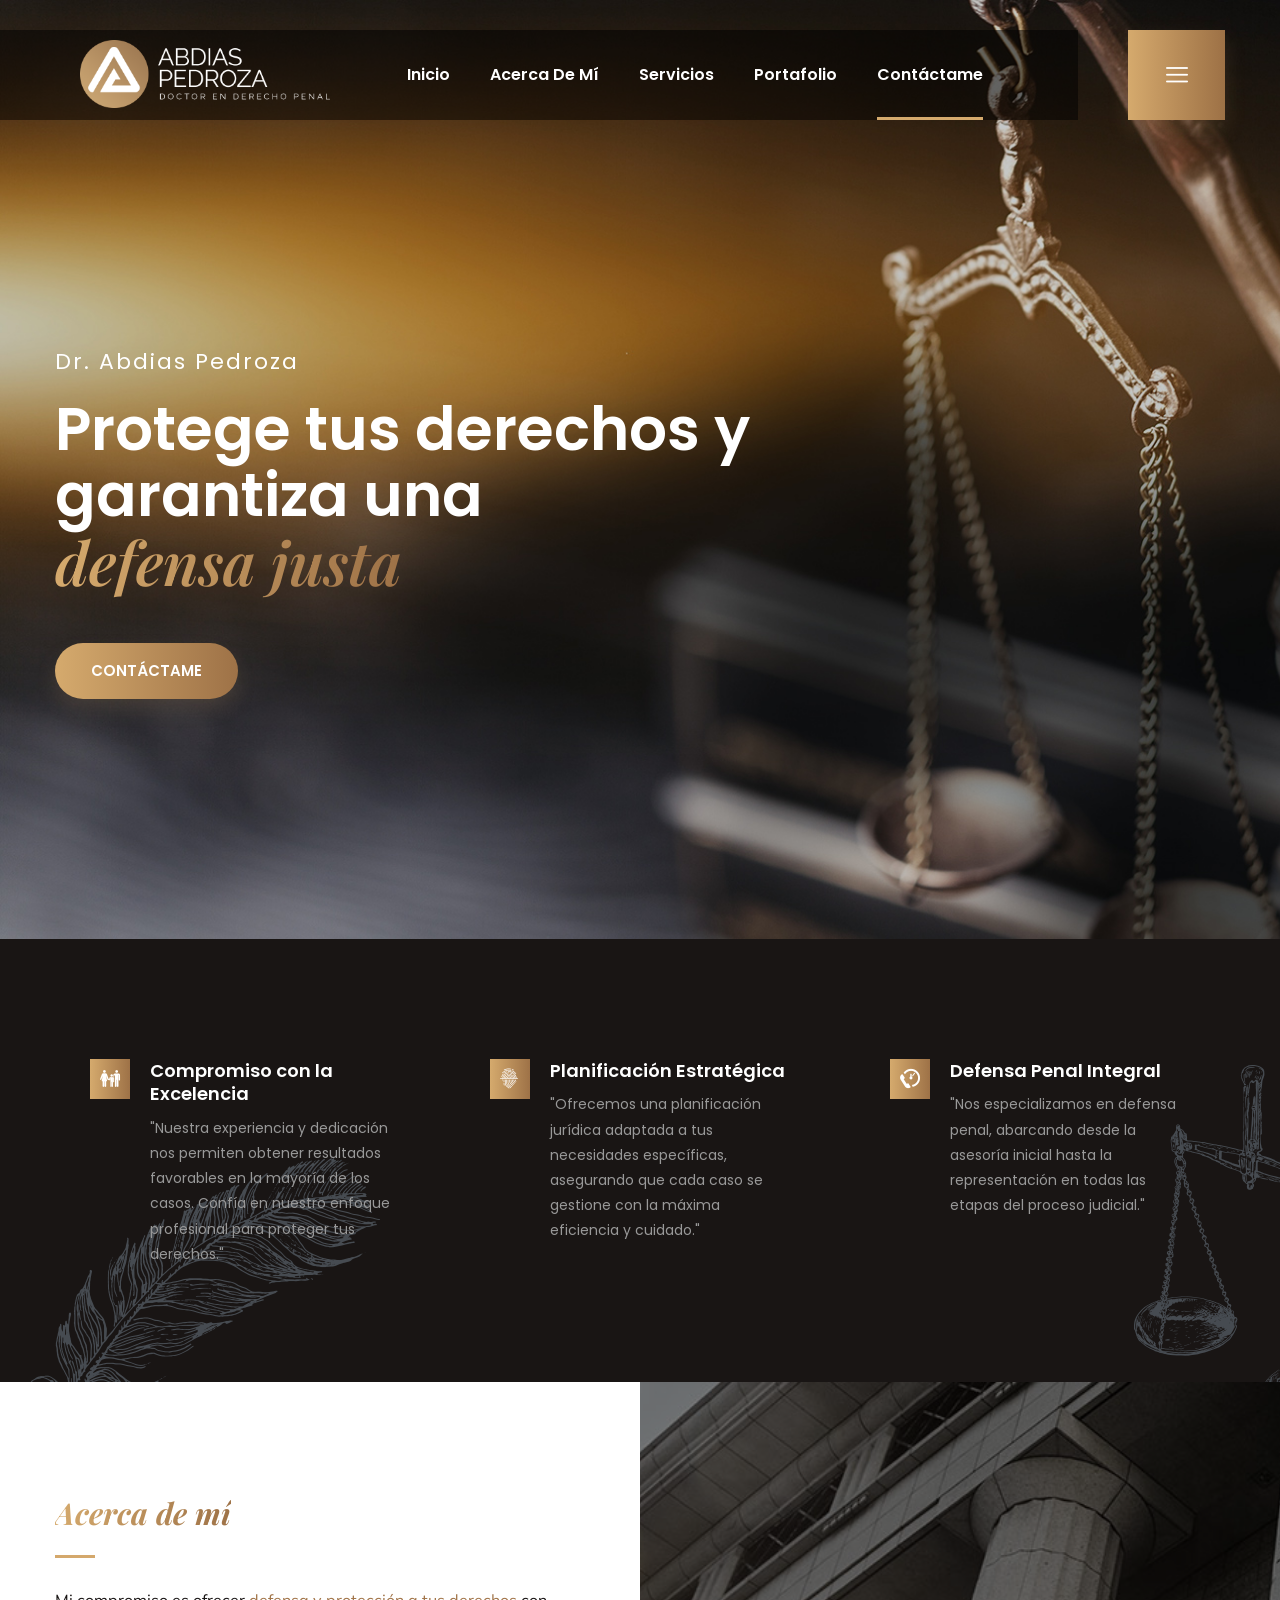
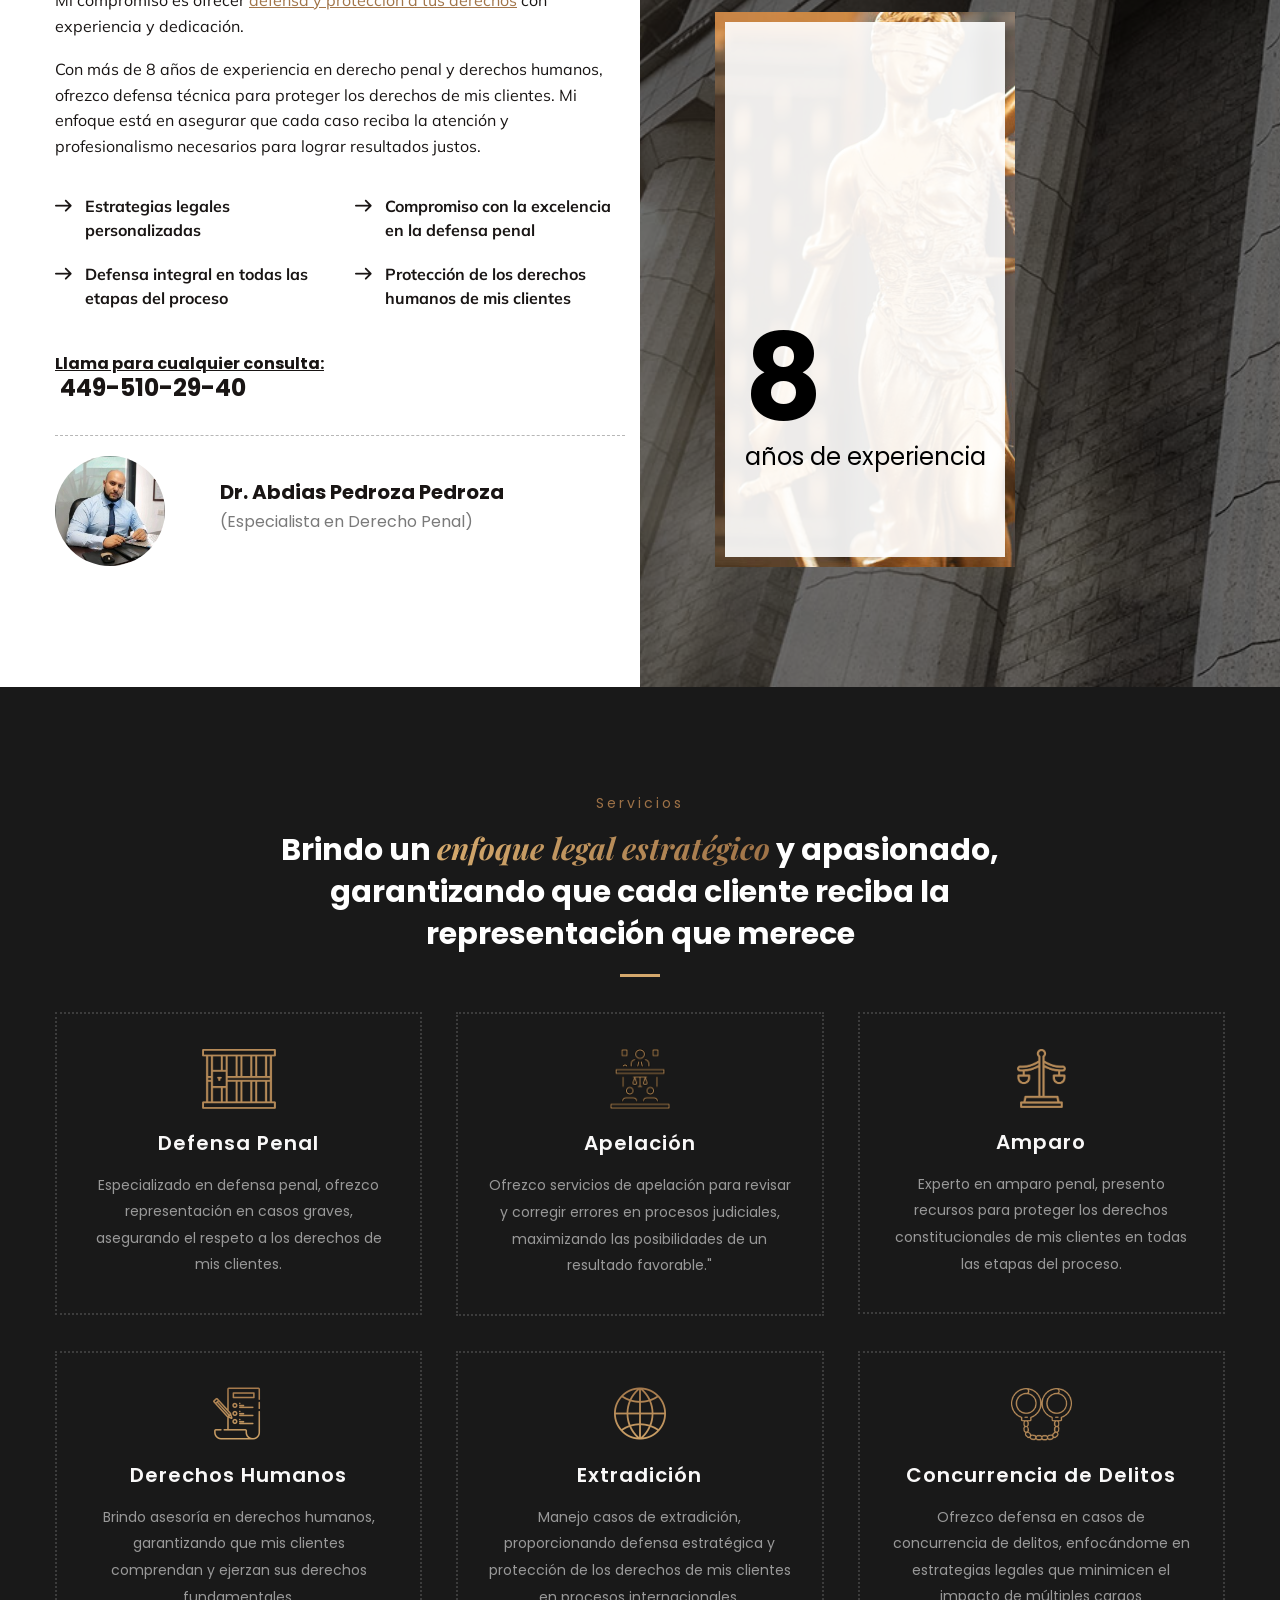
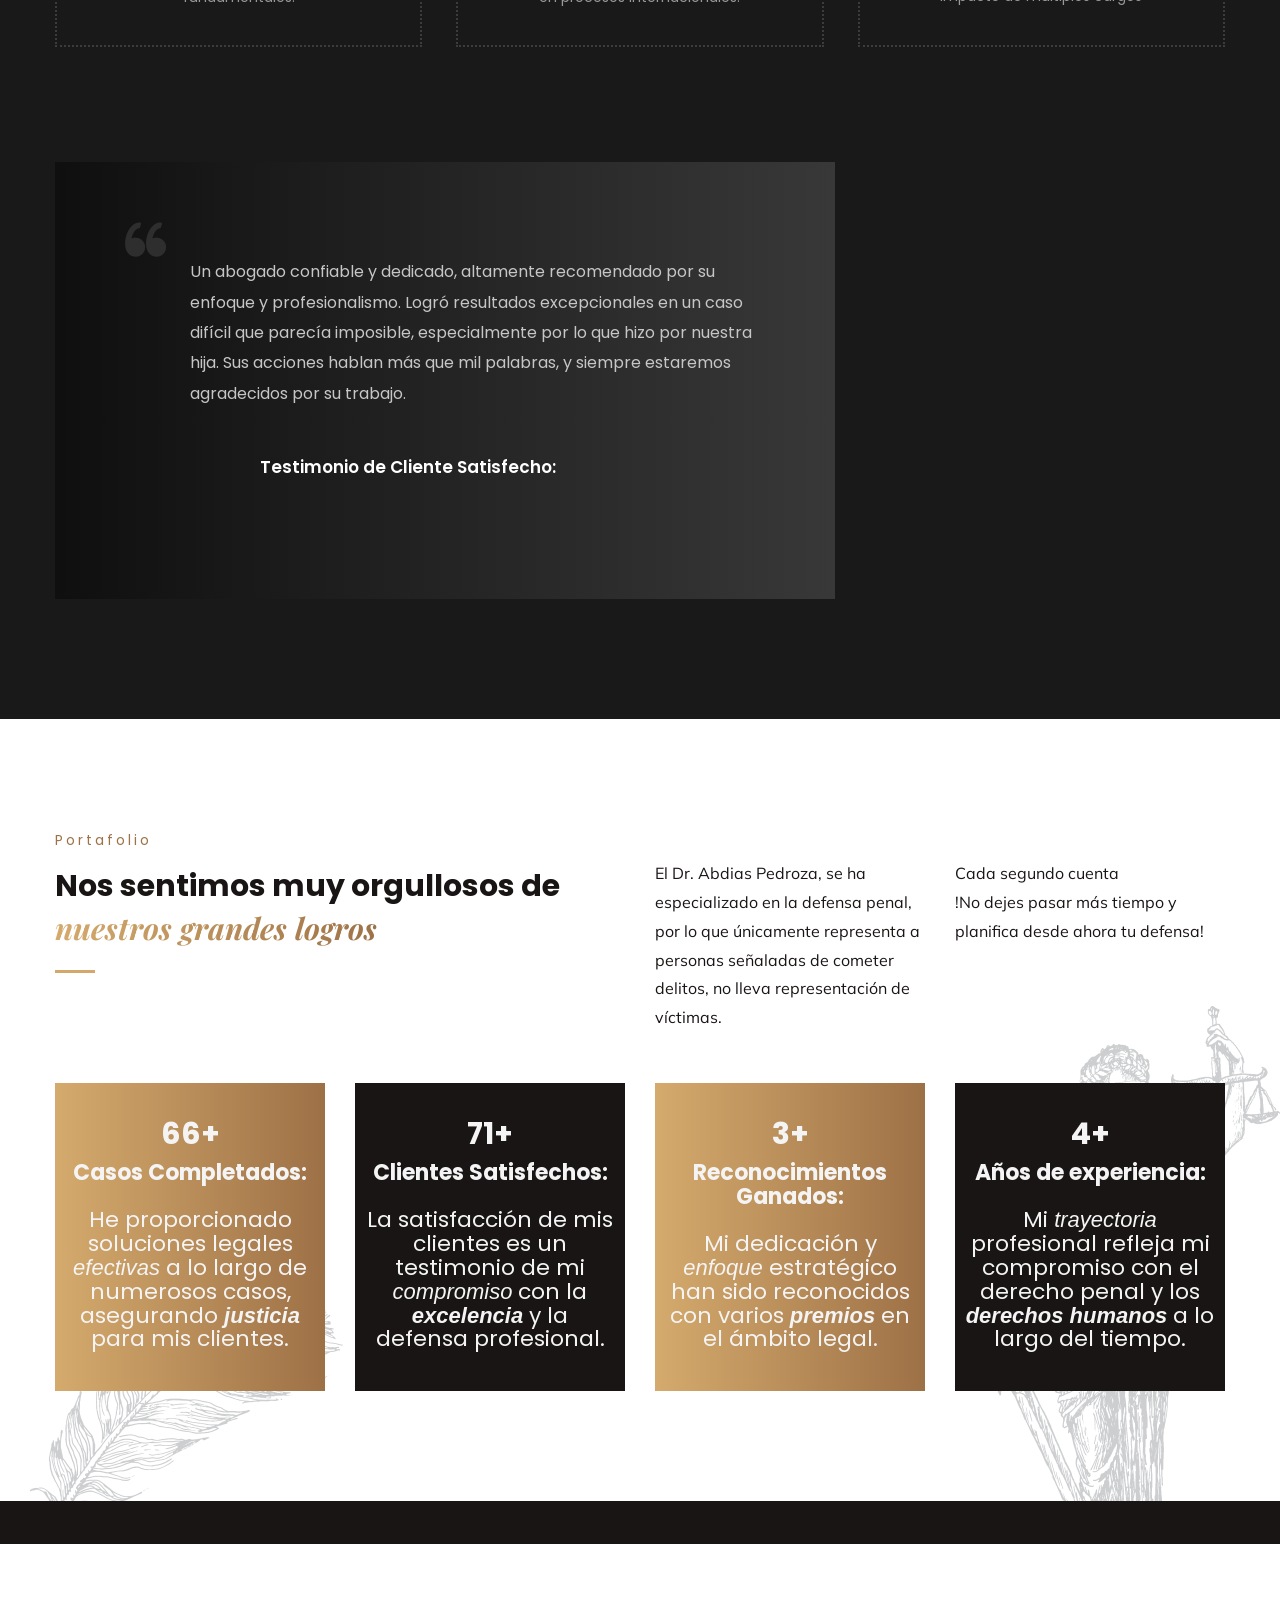
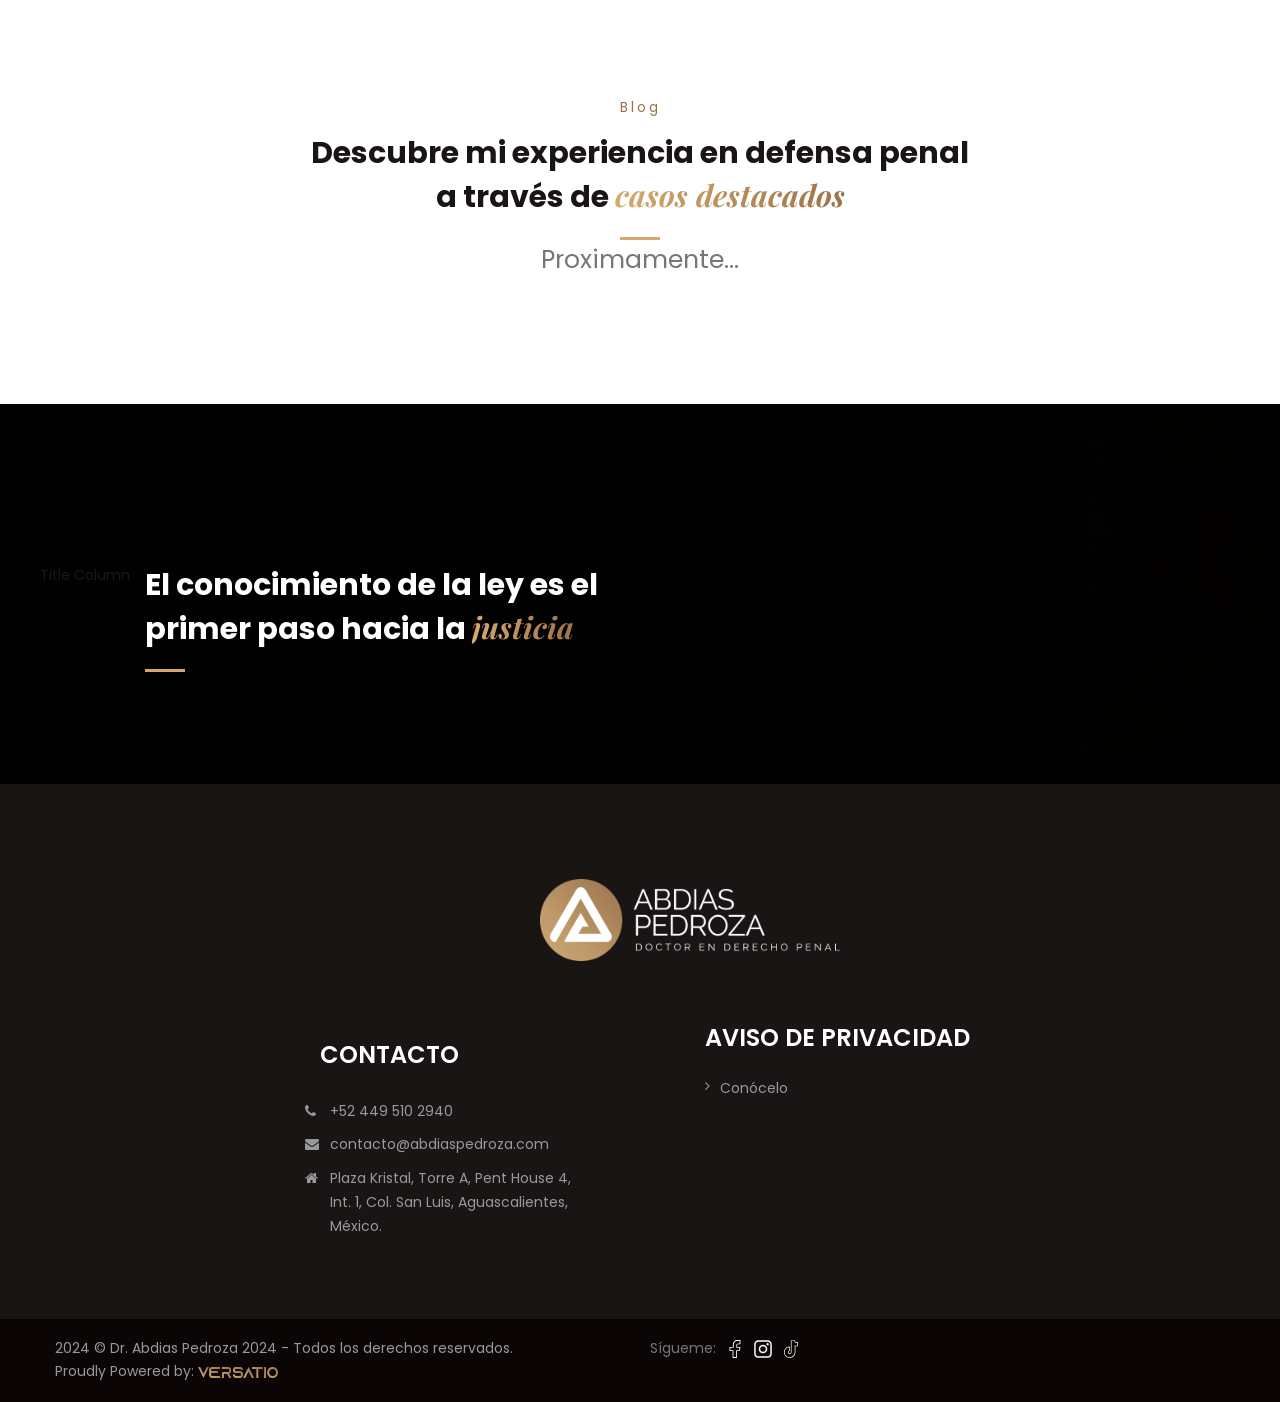
==== commit 3c0806a6: "blog oculto" ====
--- a/index.html
+++ b/index.html
@@ -847,9 +847,10 @@
 	<section class="portfolio-section">
 		<div class="container">
 			<!-- Sec Title -->
-			<div class="section-title centered">
-				<div class="title">Portafolio</div>
+			<div class="section-title centered" style="margin-bottom: 100px;">
+				<div class="title">Blog</div>
 				<h3>Descubre mi experiencia en defensa penal<br>a través de <span>casos destacados</span></h3>
+				<h1 style="font-size: 25px;">Proximamente...</h1>
 			</div>
 		</div>
 		
@@ -857,7 +858,7 @@
 		<div class="outer-container">
 			<div class="portfolio-carousel owl-carousel owl-theme">
 				
-				<!-- Portfolio Block -->
+				<!-- Portfolio Block
 				<div class="portfolio-block">
 					<div class="inner-box">
 						<div class="image">
@@ -875,9 +876,9 @@
 							</div>
 						</div>
 					</div>
-				</div>
-				
-				<!-- Portfolio Block -->
+				</div> -->
+				
+				<!-- Portfolio Block 
 				<div class="portfolio-block">
 					<div class="inner-box">
 						<div class="image">
@@ -895,9 +896,9 @@
 							</div>
 						</div>
 					</div>
-				</div>
-				
-				<!-- Portfolio Block -->
+				</div>-->
+				
+				<!-- Portfolio Block 
 				<div class="portfolio-block">
 					<div class="inner-box">
 						<div class="image">
@@ -915,9 +916,9 @@
 							</div>
 						</div>
 					</div>
-				</div>
-				
-				<!-- Portfolio Block -->
+				</div>-->
+				
+				<!-- Portfolio Block 
 				<div class="portfolio-block">
 					<div class="inner-box">
 						<div class="image">
@@ -935,7 +936,7 @@
 							</div>
 						</div>
 					</div>
-				</div>
+				</div>-->
 				
 				
 				
@@ -979,7 +980,7 @@
 					</div>
 				</div>-->
 				
-				<!-- Portfolio Block -->
+				<!-- Portfolio Block 
 				<div class="portfolio-block">
 					<div class="inner-box">
 						<div class="image">
@@ -997,10 +998,9 @@
 							</div>
 						</div>
 					</div>
-				</div>
-				
-				<!-- Portfolio Block -->
-				<div class="portfolio-block">
+				</div>-->
+				
+				<!-- <div class="portfolio-block">
 					<div class="inner-box">
 						<div class="image">
 							<img src="images/gallery/4.jpg" alt="" />
@@ -1017,7 +1017,7 @@
 							</div>
 						</div>
 					</div>
-				</div>
+				</div> -->
 				
 				<!-- Portfolio Block 
 				<div class="portfolio-block">
